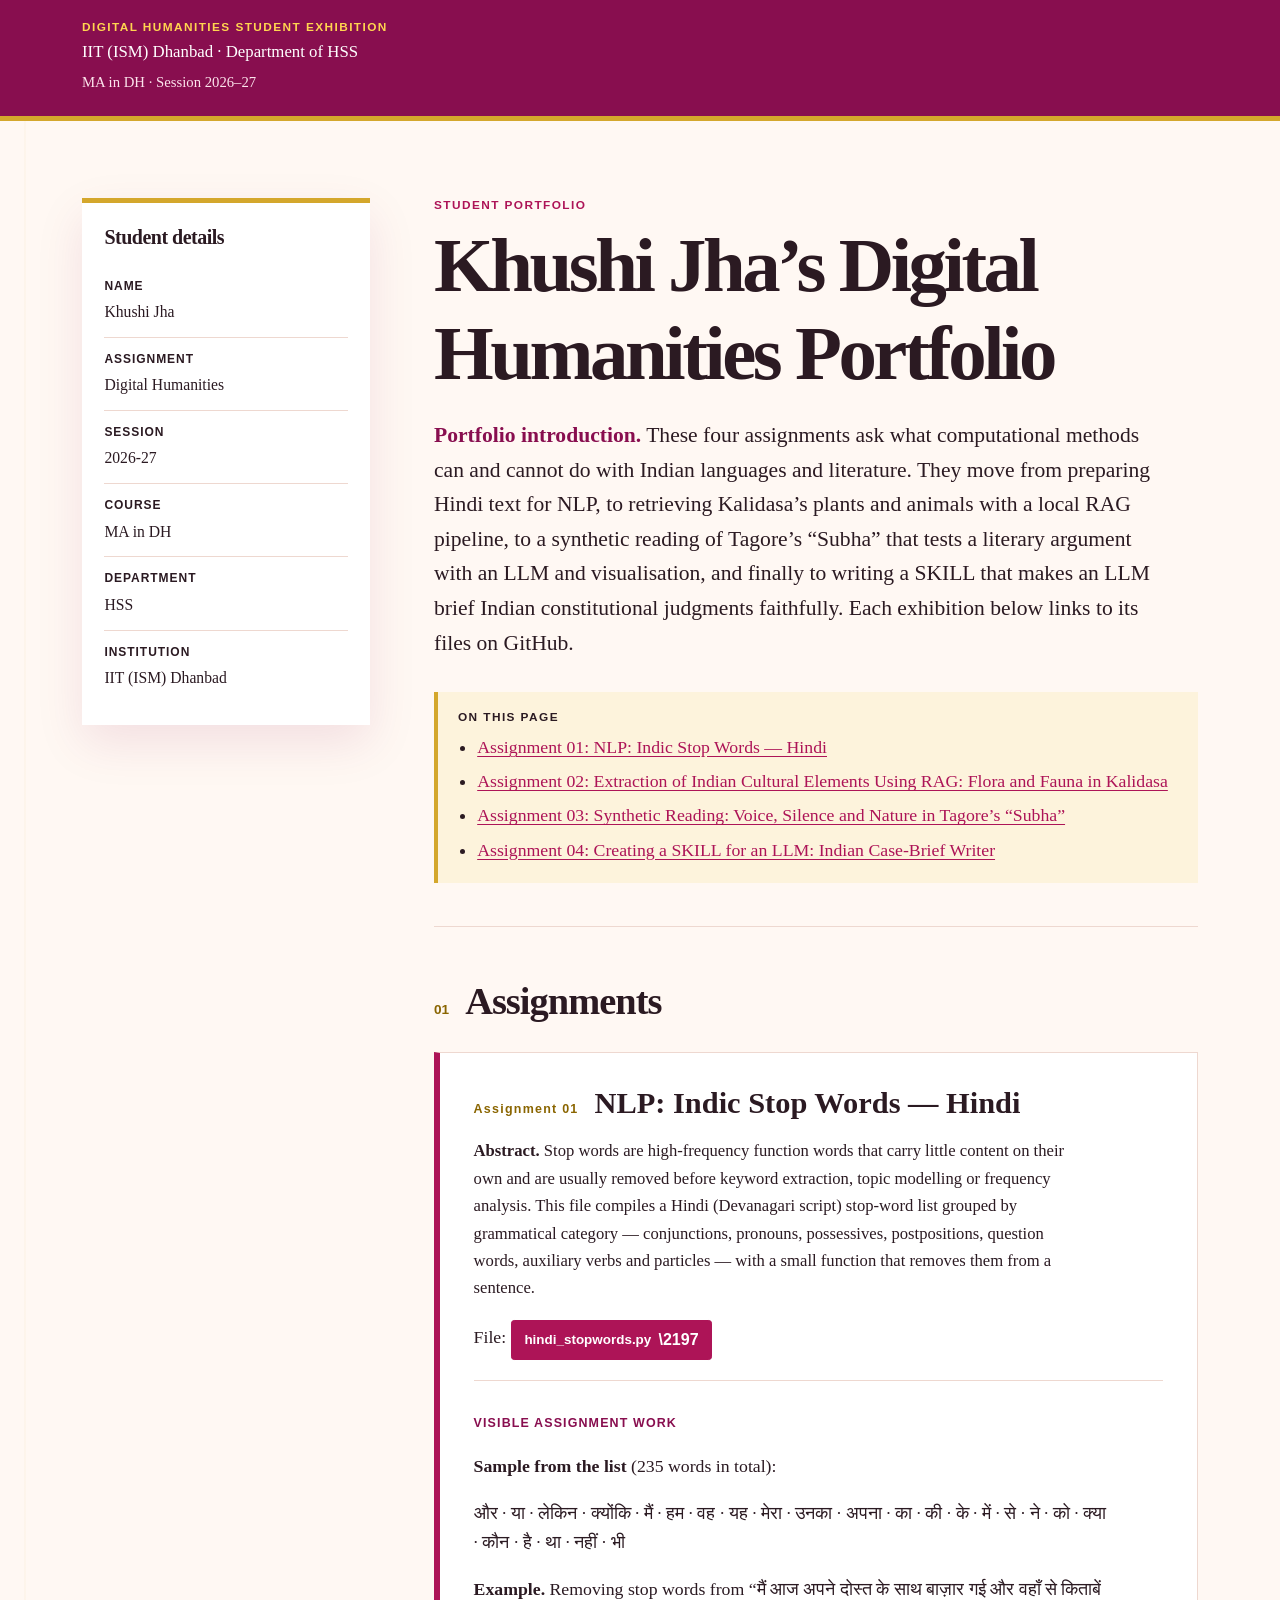
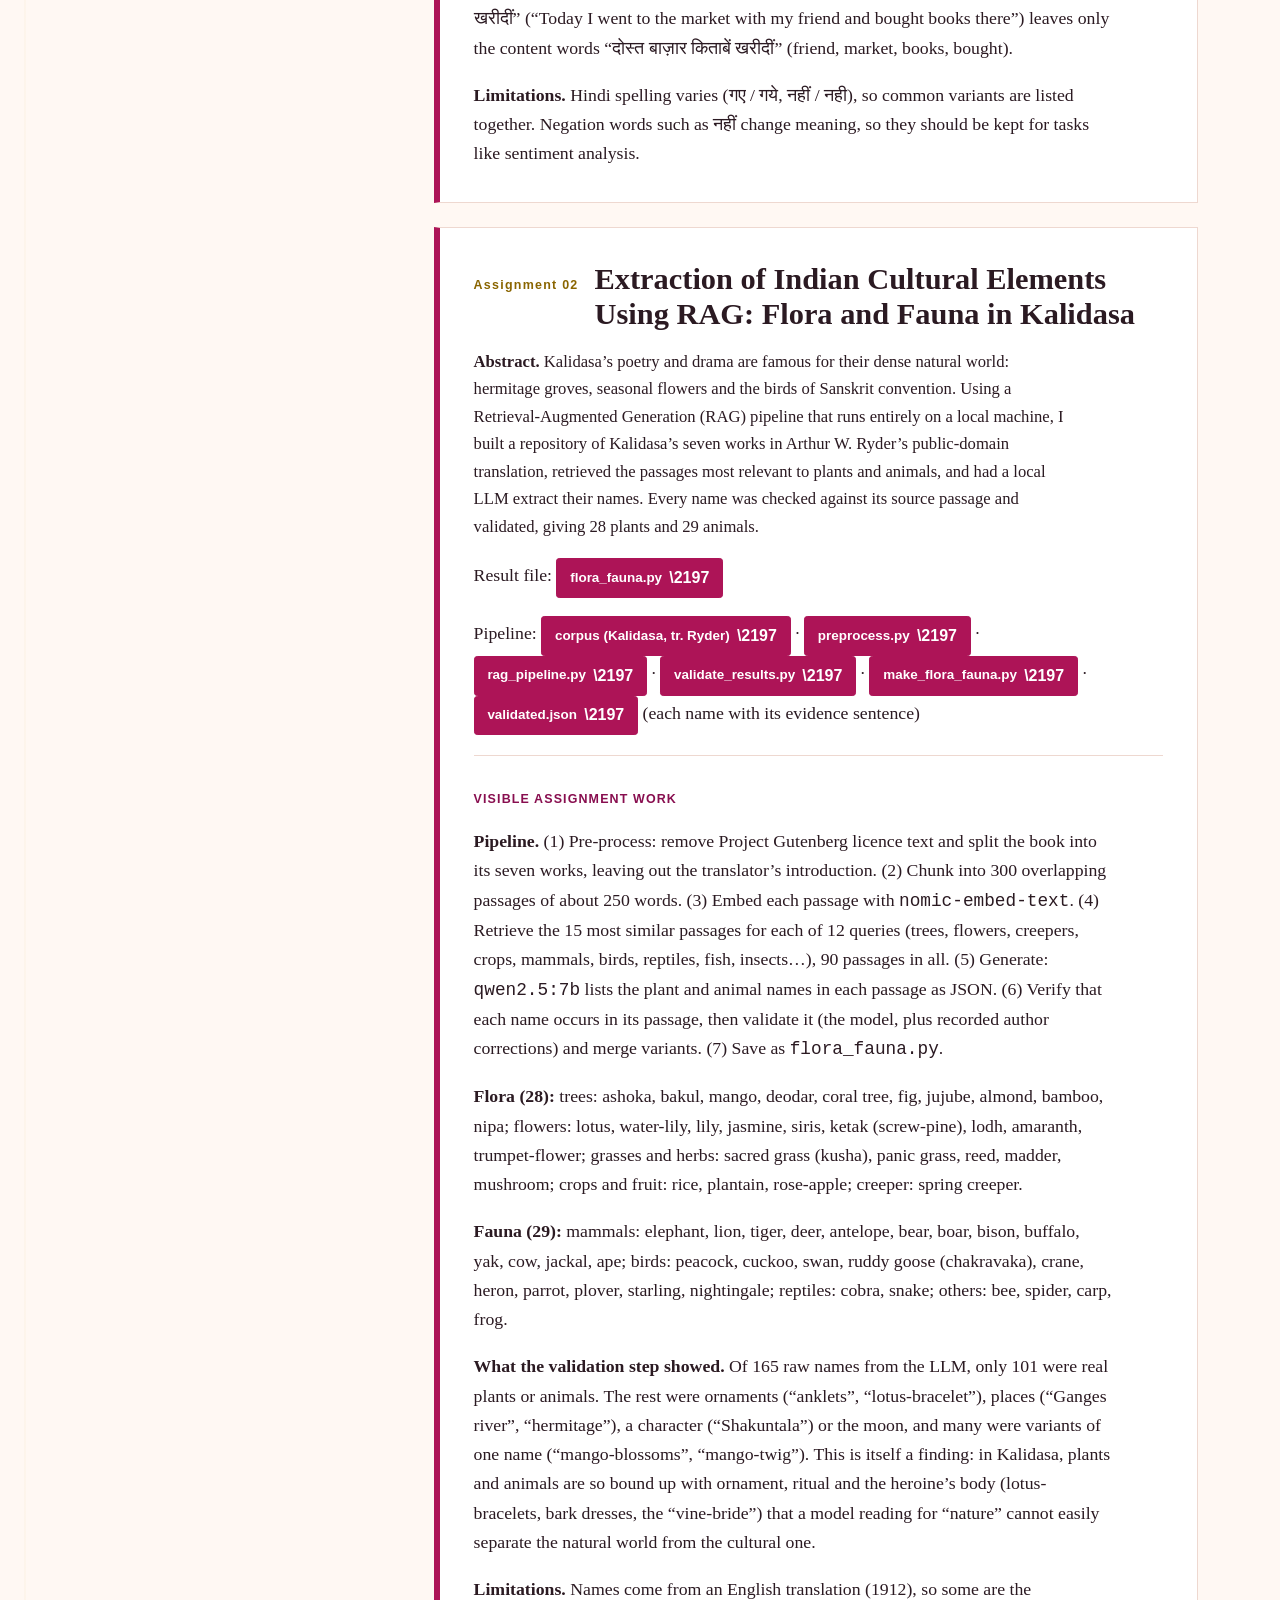
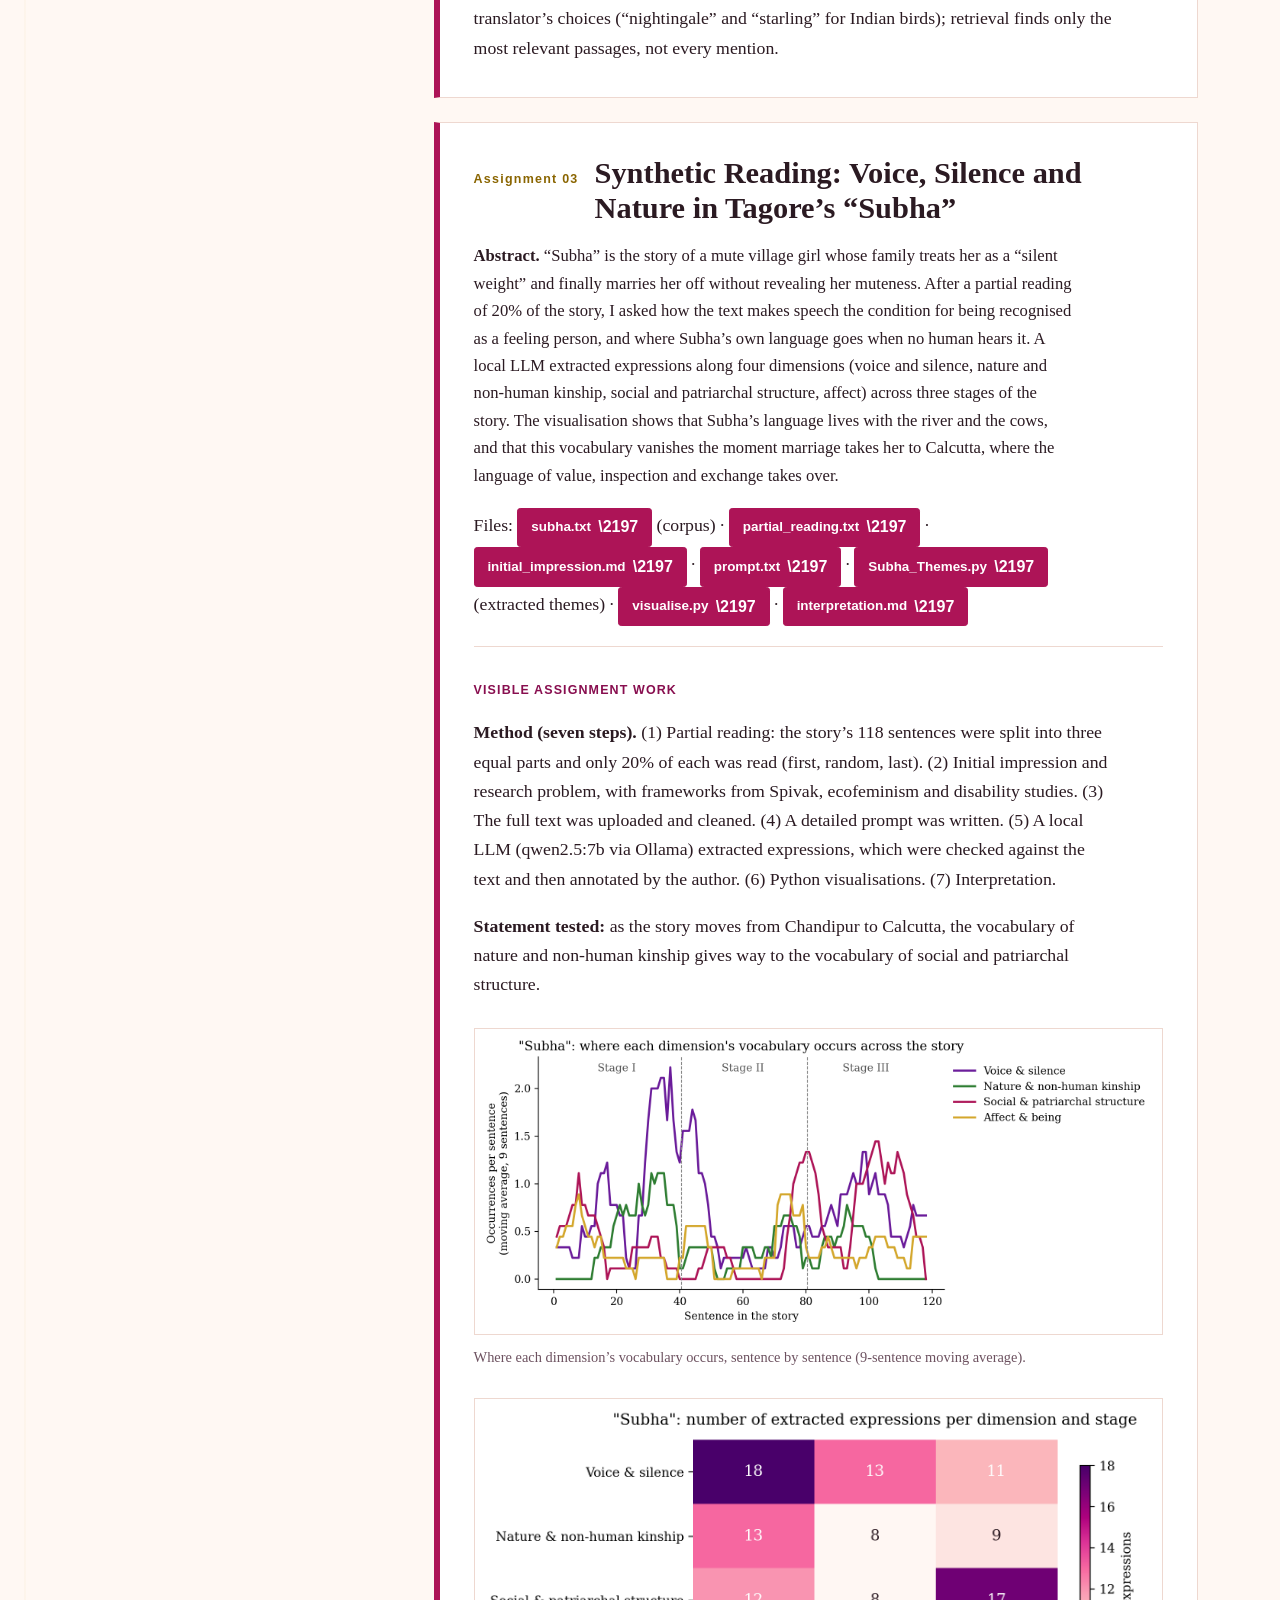
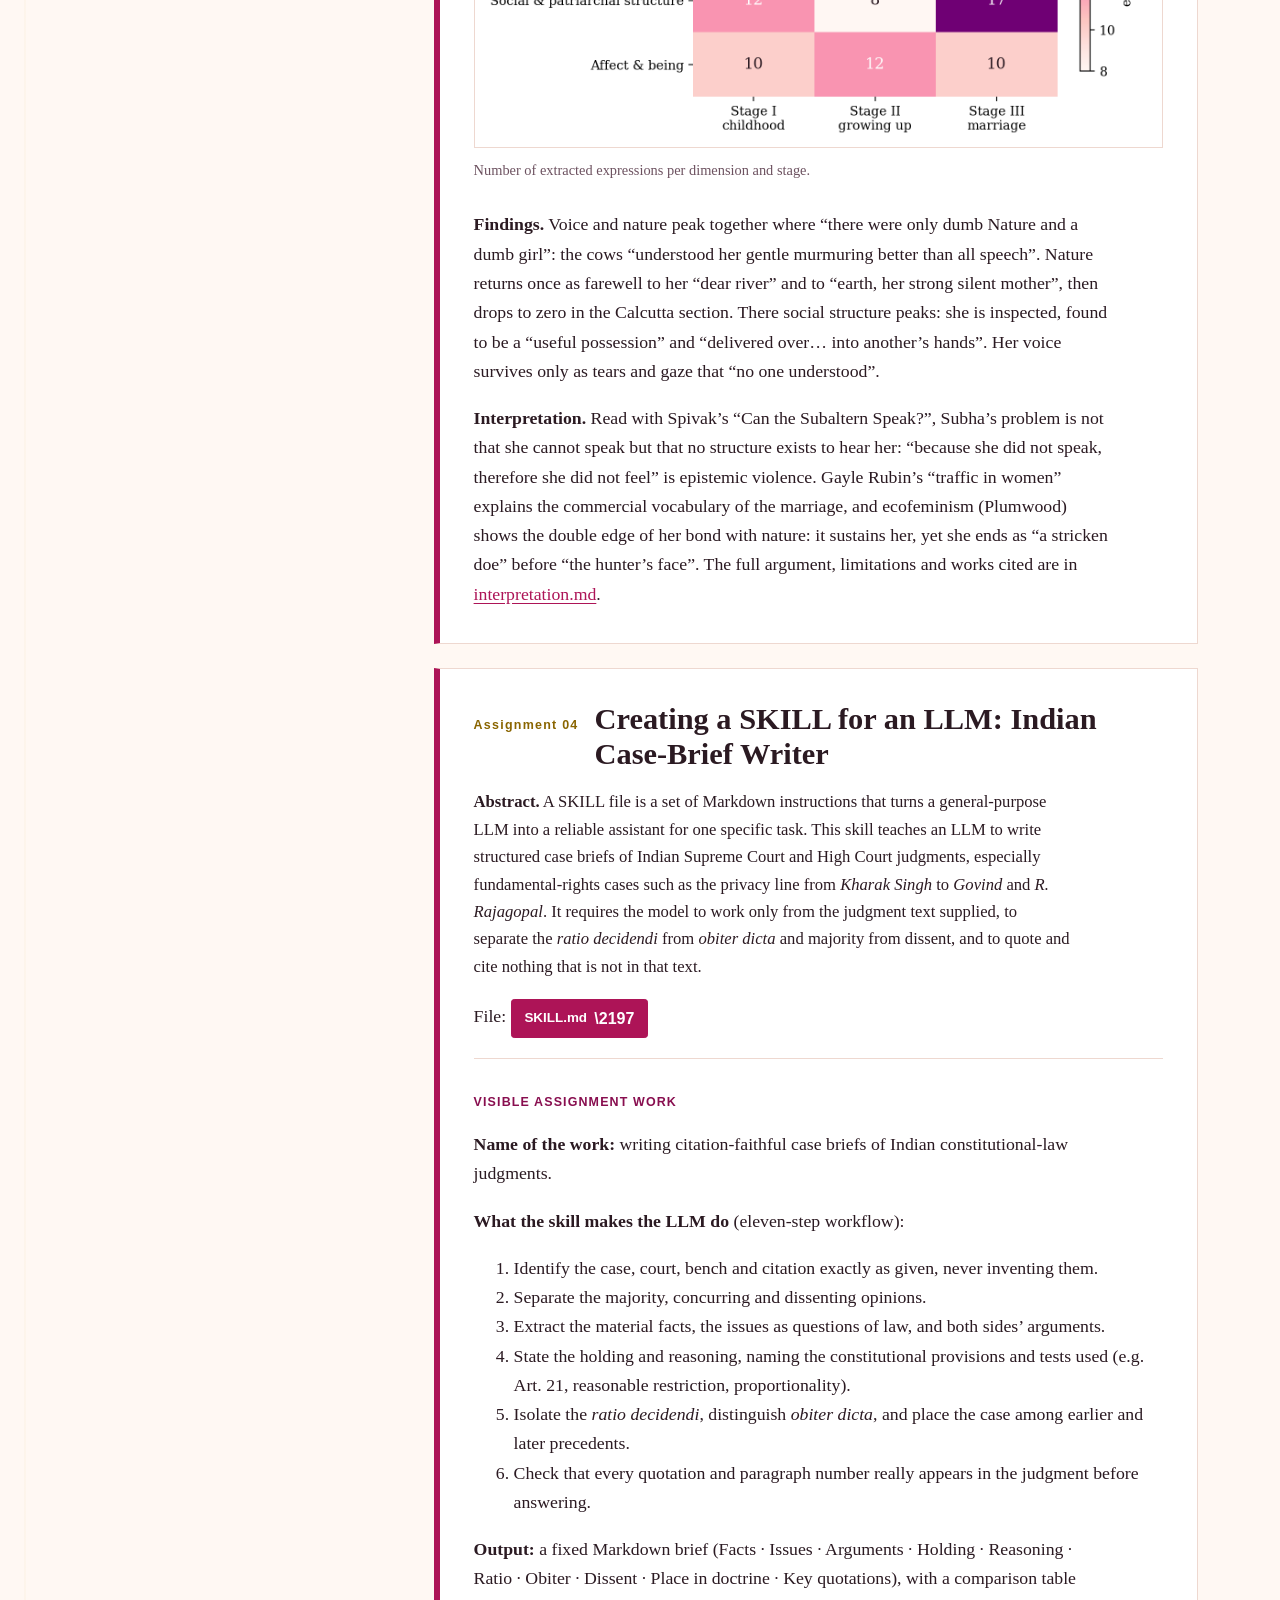
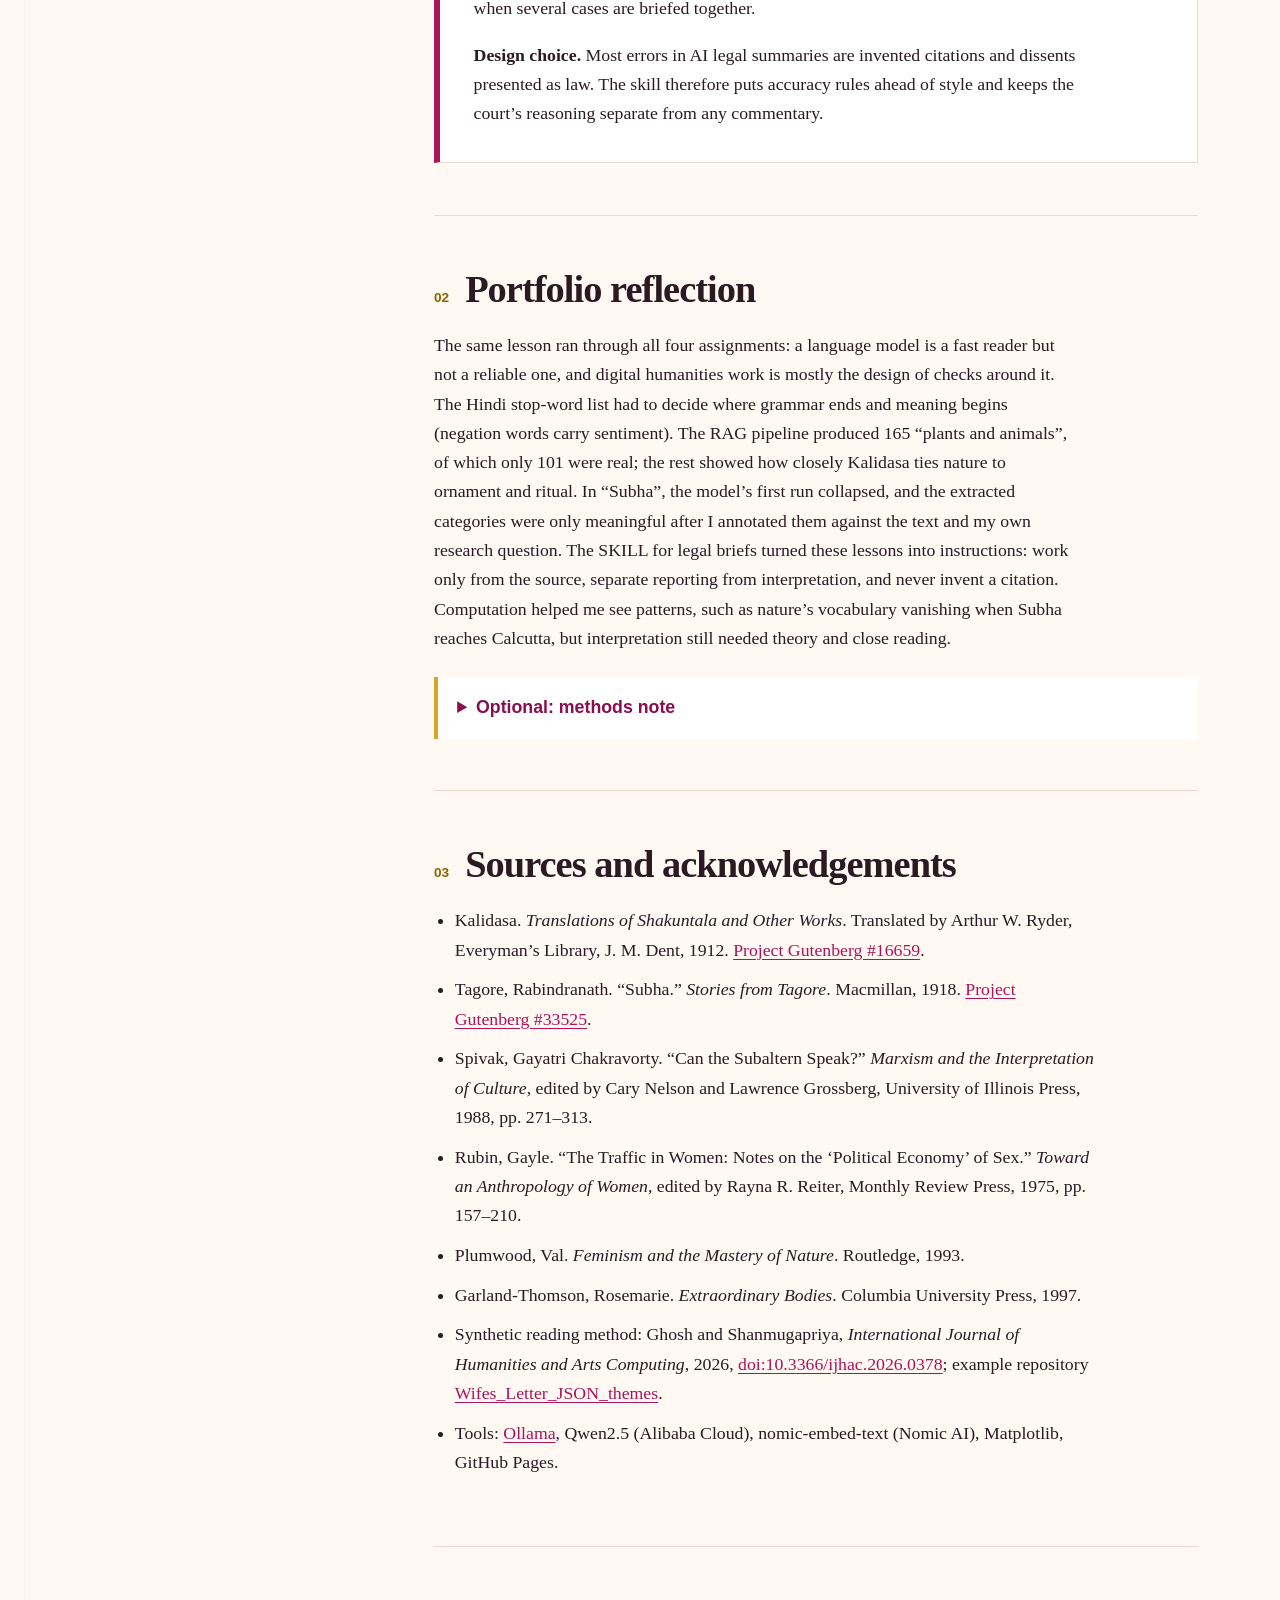
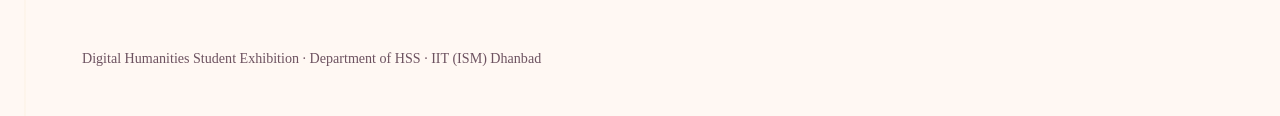
==== index.html @ 943a7549 "Complete Assignments 02 and 03: Kalidasa flora/fauna RAG results and Subha synthetic reading, and fi" ====
<!doctype html>
<!--
  DIGITAL HUMANITIES EXHIBITION TEMPLATE
  Quick start:
  1. Replace every item marked [EDIT].
  2. Put each piece of work inside an "Assignment" block.
  3. Save this file as index.html, upload it to a GitHub repository, and enable GitHub Pages.
  Full publishing steps are in README.md. No software or build step is needed.
-->
<html lang="en">
  <head>
    <meta charset="utf-8">
    <meta name="viewport" content="width=device-width, initial-scale=1">
    <meta name="description" content="A student digital humanities portfolio exhibition.">
    <title>Khushi Jha | Digital Humanities Portfolio</title>
    <style>
      :root {
        --page-gutter: clamp(1rem, 4vw, 2rem);
        --content-width: 1180px;
        --ink: #2b1a22;
        --muted: #6d5260;
        --paper: #fff8f3;
        --surface: #ffffff;
        --line: #eed8d0;
        --accent: #ad1457;
        --accent-deep: #880e4f;
        --highlight: #d4a72c;
        --highlight-text: #8a6500;
        --focus: #6a1b9a;
        --shadow: 0 18px 45px rgb(136 14 79 / 10%);
      }

      *, *::before, *::after { box-sizing: border-box; }

      html { scroll-behavior: smooth; -webkit-text-size-adjust: 100%; }

      body {
        margin: 0;
        color: var(--ink);
        background:
          linear-gradient(90deg, transparent 0, transparent 24px, rgb(212 167 44 / 8%) 25px, transparent 26px) 0 0 / 100% 100%,
          var(--paper);
        font-family: Georgia, "Times New Roman", serif;
        font-size: clamp(1rem, 0.2vw + 0.95rem, 1.125rem);
        line-height: 1.65;
        overflow-wrap: break-word;
      }

      a { color: var(--accent); text-underline-offset: 0.16em; }
      a:hover { color: var(--accent-deep); }
      a:focus-visible, summary:focus-visible { outline: 3px solid var(--focus); outline-offset: 4px; }
      img, picture, video, iframe, svg, canvas { max-width: 100%; }
      img, video, svg, canvas { height: auto; }
      iframe { width: 100%; border: 0; }

      .skip-link {
        position: absolute;
        top: -5rem;
        left: 1rem;
        z-index: 10;
        padding: 0.65rem 0.9rem;
        color: #fff;
        background: var(--accent-deep);
      }
      .skip-link:focus { top: 1rem; }

      .site-header {
        color: #fff;
        background: var(--accent-deep);
        border-bottom: 5px solid var(--highlight);
      }
      .header-inner, .layout, .site-footer { width: min(100%, var(--content-width)); margin: 0 auto; }
      .header-inner { padding: 1.25rem var(--page-gutter) 1.4rem; }
      .eyebrow, .label {
        margin: 0;
        color: inherit;
        font-family: Arial, Helvetica, sans-serif;
        font-size: 0.74rem;
        font-weight: 700;
        letter-spacing: 0.12em;
        line-height: 1.25;
        text-transform: uppercase;
      }
      .eyebrow { color: #ffd54f; }
      .wordmark { margin: 0.2rem 0 0; font-size: 1.05rem; }
      .course-line { margin: 0.25rem 0 0; color: #fce4ec; font-size: 0.92rem; }

      .layout {
        display: grid;
        grid-template-columns: minmax(14rem, 18rem) minmax(0, 1fr);
        gap: clamp(1.5rem, 5vw, 5rem);
        padding: clamp(2rem, 6vw, 5.5rem) var(--page-gutter) 4rem;
      }

      .student-card {
        align-self: start;
        padding: 1.4rem;
        background: var(--surface);
        border-top: 5px solid var(--highlight);
        box-shadow: var(--shadow);
      }
      .student-card h2 { margin: 0 0 1rem; font-size: 1.25rem; }
      .metadata { margin: 0; }
      .metadata > div { padding: 0.75rem 0; border-top: 1px solid var(--line); }
      .metadata > div:first-child { border-top: 0; }
      .metadata dt { font-family: Arial, Helvetica, sans-serif; font-size: 0.75rem; font-weight: 700; letter-spacing: 0.08em; text-transform: uppercase; }
      .metadata dd { margin: 0.16rem 0 0; font-size: 0.98rem; }
      .student-note { margin: 1rem 0 0; color: var(--muted); font-size: 0.85rem; line-height: 1.5; }

      main { min-width: 0; container-type: inline-size; }
      .hero { padding: 0 0 2.7rem; border-bottom: 1px solid var(--line); }
      .project-kicker { color: var(--accent); }
      h1, h2, h3 { color: var(--ink); line-height: 1.15; }
      h1 { max-width: 17ch; margin: 0.55rem 0 1.25rem; font-size: clamp(2.4rem, 6vw, 5.4rem); letter-spacing: -0.045em; }
      h2 { margin: 0; font-size: clamp(1.65rem, 3vw, 2.4rem); letter-spacing: -0.025em; }
      h3 { margin: 0 0 0.45rem; font-size: 1.2rem; }
      .abstract { max-width: 68ch; margin: 0; font-size: clamp(1.12rem, 2vw, 1.35rem); line-height: 1.6; }
      .abstract strong { color: var(--accent-deep); }

      .content-section { padding: 3.2rem 0; border-bottom: 1px solid var(--line); }
      .section-heading { display: flex; gap: 1rem; align-items: baseline; margin-bottom: 1.25rem; }
      .section-number { color: var(--highlight-text); font-family: Arial, Helvetica, sans-serif; font-size: 0.85rem; font-weight: 700; }
      .content-section p, .content-section li { max-width: 72ch; }

      /* EDIT HERE: Replace this example box with your essay, timeline, image gallery, map,
         data visualisation, embedded media, or another form of project work. */
      .edit-placeholder {
        margin-top: 1.5rem;
        padding: clamp(1.25rem, 4vw, 2.25rem);
        background: #fce4ec;
        border: 2px dashed #d4a72c;
      }
      .edit-placeholder > :first-child { margin-top: 0; }
      .edit-placeholder > :last-child { margin-bottom: 0; }
      .edit-callout { color: var(--accent-deep); font-family: Arial, Helvetica, sans-serif; font-size: 0.78rem; font-weight: 700; letter-spacing: 0.09em; text-transform: uppercase; }

      .project-grid { display: grid; grid-template-columns: repeat(2, minmax(0, 1fr)); gap: 1.25rem; margin-top: 1.75rem; }
      .project-grid article { padding: 1.25rem; background: var(--surface); border: 1px solid var(--line); }
      .project-grid p { margin-bottom: 0; font-size: 0.95rem; }

      .assignment-list { display: grid; gap: clamp(1rem, 3vw, 1.5rem); margin-top: 1.8rem; }
      .assignment {
        padding: clamp(1.3rem, 4vw, 2.1rem);
        background: var(--surface);
        border: 1px solid var(--line);
        border-left: 6px solid var(--accent);
      }
      .assignment header { display: grid; grid-template-columns: auto 1fr; gap: 0.8rem 1rem; align-items: baseline; }
      .assignment-index { color: var(--highlight-text); font-family: Arial, Helvetica, sans-serif; font-size: 0.78rem; font-weight: 700; letter-spacing: 0.1em; }
      .assignment h3 { margin: 0; font-size: clamp(1.35rem, 2.5vw, 1.9rem); }
      .assignment .assignment-abstract { margin: 1rem 0 0; font-size: 1.04rem; }
      .assignment-repository { margin: 1.15rem 0 0; }
      .repository-link {
        display: inline-flex;
        align-items: center;
        gap: 0.45rem;
        max-width: 100%;
        padding: 0.55rem 0.8rem;
        color: #fff;
        background: var(--accent);
        border: 1px solid var(--accent);
        border-radius: 0.2rem;
        font-family: Arial, Helvetica, sans-serif;
        font-size: 0.84rem;
        font-weight: 700;
        line-height: 1.25;
        text-decoration: none;
      }
      .repository-link::after { content: "\\2197"; font-size: 1rem; }
      .repository-link:hover { color: #fff; background: var(--accent-deep); border-color: var(--accent-deep); }
      .assignment-body { margin-top: 1.25rem; padding-top: 1.25rem; border-top: 1px solid var(--line); }
      .assignment-body > :last-child { margin-bottom: 0; }
      .contents-nav { margin-top: 2rem; padding: 1.15rem 1.25rem; background: #fdf3dc; border-left: 4px solid var(--highlight); }
      .contents-nav ul { display: flex; flex-wrap: wrap; gap: 0.3rem 1.2rem; margin: 0.5rem 0 0; padding-left: 1.2rem; }
      .contents-nav[hidden] { display: none; }

      figure { margin: 1.75rem 0; }
      figure img { display: block; width: 100%; max-width: 900px; height: auto; border: 1px solid var(--line); }
      figcaption { margin-top: 0.65rem; color: var(--muted); font-size: 0.9rem; }
      .media-frame {
        position: relative;
        overflow: hidden;
        aspect-ratio: 16 / 9;
        margin: 1.5rem 0;
        background: var(--ink);
      }
      .media-frame > iframe, .media-frame > video { width: 100%; height: 100%; object-fit: contain; }

      details { margin-top: 1.5rem; padding: 1rem 1.2rem; background: var(--surface); border-left: 4px solid var(--highlight); }
      summary { cursor: pointer; color: var(--accent-deep); font-family: Arial, Helvetica, sans-serif; font-weight: 700; }
      details p { margin-bottom: 0; }

      .citation-list { padding-left: 1.3rem; }
      .citation-list li { margin: 0.65rem 0; }
      .site-footer { padding: 2.25rem var(--page-gutter) 3rem; color: var(--muted); font-size: 0.88rem; }
      .site-footer p { margin: 0; }

      @media (min-width: 900px) {
        .student-card { position: sticky; top: 1.25rem; }
      }

      @media (max-width: 860px) {
        .layout { display: block; padding-top: 2rem; }
        .student-card { margin-bottom: 2.5rem; }
      }

      /* Container queries keep assignment cards legible even when embedded in a narrow layout. */
      @container (max-width: 34rem) {
        .assignment header { grid-template-columns: 1fr; gap: 0.35rem; }
        .contents-nav ul { display: grid; gap: 0.45rem; }
      }

      @media (max-width: 480px) {
        .section-heading { gap: 0.6rem; }
        .assignment { border-left-width: 4px; }
        .contents-nav { padding: 1rem; }
        .project-grid { grid-template-columns: 1fr; }
      }

      @media (prefers-reduced-motion: reduce) {
        html { scroll-behavior: auto; }
      }

      @media (prefers-color-scheme: dark) {
        :root {
          --ink: #fdeef4;
          --muted: #d7b8c6;
          --paper: #1a1015;
          --surface: #24161d;
          --line: #553443;
          --accent: #f48fb1;
          --accent-deep: #f8bbd0;
          --highlight: #e5bd68;
          --highlight-text: #e5bd68;
          --focus: #ffd180;
          --shadow: 0 18px 45px rgb(0 0 0 / 24%);
        }
        .site-header { color: #fff5f8; background: #3d0a24; }
        .eyebrow { color: #f3d78c; }
        .course-line { color: #f3d9e4; }
        .edit-placeholder, .contents-nav { background: #3a1a2a; }
        .edit-callout, .abstract strong, summary { color: #f8bbd0; }
        .repository-link { color: #fff; background: #c2185b; border-color: #c2185b; }
        .repository-link:hover { color: #fff; background: #ad1457; border-color: #ad1457; }
      }

      @media print {
        .site-header { color: var(--ink); background: transparent; border: 0; }
        .layout { display: block; padding: 1rem 0; }
        .student-card { margin: 1rem 0 2rem; box-shadow: none; border: 1px solid var(--line); }
        a { color: var(--ink); }
      }
    </style>
  </head>
  <body>
    <a class="skip-link" href="#main-content">Skip to project</a>

    <header class="site-header">
      <div class="header-inner">
        <p class="eyebrow">Digital Humanities Student Exhibition</p>
        <p class="wordmark">IIT (ISM) Dhanbad &middot; Department of HSS</p>
        <p class="course-line">MA in DH &middot; Session 2026&ndash;27</p>
      </div>
    </header>

    <div class="layout">
      <aside class="student-card" aria-labelledby="student-details-heading">
        <h2 id="student-details-heading">Student details</h2>

        <!-- Keep these six items in this order. Replace only the value for Name. -->
        <dl class="metadata">
          <div>
            <dt>Name</dt>
            <dd>Khushi Jha</dd>
          </div>
          <div>
            <dt>Assignment</dt>
            <dd>Digital Humanities</dd>
          </div>
          <div>
            <dt>Session</dt>
            <dd>2026-27</dd>
          </div>
          <div>
            <dt>Course</dt>
            <dd>MA in DH</dd>
          </div>
          <div>
            <dt>Department</dt>
            <dd>HSS</dd>
          </div>
          <div>
            <dt>Institution</dt>
            <dd>IIT (ISM) Dhanbad</dd>
          </div>
        </dl>
      </aside>

      <main id="main-content">
        <!-- EDIT HERE: This page collects several assignments by one student. -->
        <section class="hero" aria-labelledby="portfolio-title">
          <p class="label project-kicker">Student portfolio</p>
          <h1 id="portfolio-title">Khushi Jha&rsquo;s Digital Humanities Portfolio</h1>
          <p class="abstract"><strong>Portfolio introduction.</strong> These four assignments ask what computational methods can and cannot do with Indian languages and literature. They move from preparing Hindi text for NLP, to retrieving Kalidasa&rsquo;s plants and animals with a local RAG pipeline, to a synthetic reading of Tagore&rsquo;s &ldquo;Subha&rdquo; that tests a literary argument with an LLM and visualisation, and finally to writing a SKILL that makes an LLM brief Indian constitutional judgments faithfully. Each exhibition below links to its files on GitHub.</p>

          <nav class="contents-nav" aria-label="Assignments on this page">
            <p class="label">On this page</p>
            <ul>
              <!-- This list updates itself when the page opens. It still works if JavaScript is unavailable. -->
              <li><a href="#assignment-1">Assignment 01</a></li>
              <li><a href="#assignment-2">Assignment 02</a></li>
              <li><a href="#assignment-3">Assignment 03</a></li>
              <li><a href="#assignment-4">Assignment 04</a></li>
            </ul>
          </nav>
        </section>

        <!--
          ASSIGNMENTS: Each block below is one exhibition. Replace its title, abstract, and
          visible work. To add another, copy an entire <article class="assignment"> block.
          The page will automatically number it and add it to the navigation.
        -->
        <section class="content-section" aria-labelledby="assignments-heading">
          <div class="section-heading">
            <span class="section-number" aria-hidden="true">01</span>
            <h2 id="assignments-heading">Assignments</h2>
          </div>

          <div class="assignment-list">
            <article class="assignment" id="assignment-1" aria-labelledby="assignment-1-title">
              <header>
                <span class="assignment-index">Assignment 01</span>
                <h3 id="assignment-1-title">NLP: Indic Stop Words &mdash; Hindi</h3>
              </header>
              <p class="assignment-abstract"><strong>Abstract.</strong> Stop words are high-frequency function words that carry little content on their own and are usually removed before keyword extraction, topic modelling or frequency analysis. This file compiles a Hindi (Devanagari script) stop-word list grouped by grammatical category &mdash; conjunctions, pronouns, possessives, postpositions, question words, auxiliary verbs and particles &mdash; with a small function that removes them from a sentence.</p>
              <p class="assignment-repository">File: <a class="repository-link" href="https://github.com/jha-khushi/digital-humanities-website/blob/main/hindi_stopwords.py" target="_blank" rel="noopener noreferrer">hindi_stopwords.py</a></p>
              <div class="assignment-body">
                <p class="edit-callout">Visible assignment work</p>
                <p><strong>Sample from the list</strong> (235 words in total):</p>
                <p lang="hi">और &middot; या &middot; लेकिन &middot; क्योंकि &middot; मैं &middot; हम &middot; वह &middot; यह &middot; मेरा &middot; उनका &middot; अपना &middot; का &middot; की &middot; के &middot; में &middot; से &middot; ने &middot; को &middot; क्या &middot; कौन &middot; है &middot; था &middot; नहीं &middot; भी</p>
                <p><strong>Example.</strong> Removing stop words from <span lang="hi">&ldquo;मैं आज अपने दोस्त के साथ बाज़ार गई और वहाँ से किताबें खरीदीं&rdquo;</span> (&ldquo;Today I went to the market with my friend and bought books there&rdquo;) leaves only the content words <span lang="hi">&ldquo;दोस्त बाज़ार किताबें खरीदीं&rdquo;</span> (friend, market, books, bought).</p>
                <p><strong>Limitations.</strong> Hindi spelling varies (<span lang="hi">गए / गये</span>, <span lang="hi">नहीं / नही</span>), so common variants are listed together. Negation words such as <span lang="hi">नहीं</span> change meaning, so they should be kept for tasks like sentiment analysis.</p>
              </div>
            </article>

            <article class="assignment" id="assignment-2" aria-labelledby="assignment-2-title">
              <header>
                <span class="assignment-index">Assignment 02</span>
                <h3 id="assignment-2-title">Extraction of Indian Cultural Elements Using RAG: Flora and Fauna in Kalidasa</h3>
              </header>
              <p class="assignment-abstract"><strong>Abstract.</strong> Kalidasa&rsquo;s poetry and drama are famous for their dense natural world: hermitage groves, seasonal flowers and the birds of Sanskrit convention. Using a Retrieval-Augmented Generation (RAG) pipeline that runs entirely on a local machine, I built a repository of Kalidasa&rsquo;s seven works in Arthur W. Ryder&rsquo;s public-domain translation, retrieved the passages most relevant to plants and animals, and had a local LLM extract their names. Every name was checked against its source passage and validated, giving 28 plants and 29 animals.</p>
              <p class="assignment-repository">Result file: <a class="repository-link" href="https://github.com/jha-khushi/digital-humanities-website/blob/main/02_rag_flora_fauna/flora_fauna.py" target="_blank" rel="noopener noreferrer">flora_fauna.py</a></p>
              <p class="assignment-repository">Pipeline:
                <a class="repository-link" href="https://github.com/jha-khushi/digital-humanities-website/blob/main/02_rag_flora_fauna/corpus/kalidasa_shakuntala_and_other_works.txt" target="_blank" rel="noopener noreferrer">corpus (Kalidasa, tr. Ryder)</a> &middot;
                <a class="repository-link" href="https://github.com/jha-khushi/digital-humanities-website/blob/main/02_rag_flora_fauna/preprocess.py" target="_blank" rel="noopener noreferrer">preprocess.py</a> &middot;
                <a class="repository-link" href="https://github.com/jha-khushi/digital-humanities-website/blob/main/02_rag_flora_fauna/rag_pipeline.py" target="_blank" rel="noopener noreferrer">rag_pipeline.py</a> &middot;
                <a class="repository-link" href="https://github.com/jha-khushi/digital-humanities-website/blob/main/02_rag_flora_fauna/validate_results.py" target="_blank" rel="noopener noreferrer">validate_results.py</a> &middot;
                <a class="repository-link" href="https://github.com/jha-khushi/digital-humanities-website/blob/main/02_rag_flora_fauna/make_flora_fauna.py" target="_blank" rel="noopener noreferrer">make_flora_fauna.py</a> &middot;
                <a class="repository-link" href="https://github.com/jha-khushi/digital-humanities-website/blob/main/02_rag_flora_fauna/results/validated.json" target="_blank" rel="noopener noreferrer">validated.json</a> (each name with its evidence sentence)
              </p>
              <div class="assignment-body">
                <p class="edit-callout">Visible assignment work</p>
                <p><strong>Pipeline.</strong> (1) Pre-process: remove Project Gutenberg licence text and split the book into its seven works, leaving out the translator&rsquo;s introduction. (2) Chunk into 300 overlapping passages of about 250 words. (3) Embed each passage with <code>nomic-embed-text</code>. (4) Retrieve the 15 most similar passages for each of 12 queries (trees, flowers, creepers, crops, mammals, birds, reptiles, fish, insects&hellip;), 90 passages in all. (5) Generate: <code>qwen2.5:7b</code> lists the plant and animal names in each passage as JSON. (6) Verify that each name occurs in its passage, then validate it (the model, plus recorded author corrections) and merge variants. (7) Save as <code>flora_fauna.py</code>.</p>
                <p><strong>Flora (28):</strong> trees: ashoka, bakul, mango, deodar, coral tree, fig, jujube, almond, bamboo, nipa; flowers: lotus, water-lily, lily, jasmine, siris, ketak (screw-pine), lodh, amaranth, trumpet-flower; grasses and herbs: sacred grass (kusha), panic grass, reed, madder, mushroom; crops and fruit: rice, plantain, rose-apple; creeper: spring creeper.</p>
                <p><strong>Fauna (29):</strong> mammals: elephant, lion, tiger, deer, antelope, bear, boar, bison, buffalo, yak, cow, jackal, ape; birds: peacock, cuckoo, swan, ruddy goose (chakravaka), crane, heron, parrot, plover, starling, nightingale; reptiles: cobra, snake; others: bee, spider, carp, frog.</p>
                <p><strong>What the validation step showed.</strong> Of 165 raw names from the LLM, only 101 were real plants or animals. The rest were ornaments (&ldquo;anklets&rdquo;, &ldquo;lotus-bracelet&rdquo;), places (&ldquo;Ganges river&rdquo;, &ldquo;hermitage&rdquo;), a character (&ldquo;Shakuntala&rdquo;) or the moon, and many were variants of one name (&ldquo;mango-blossoms&rdquo;, &ldquo;mango-twig&rdquo;). This is itself a finding: in Kalidasa, plants and animals are so bound up with ornament, ritual and the heroine&rsquo;s body (lotus-bracelets, bark dresses, the &ldquo;vine-bride&rdquo;) that a model reading for &ldquo;nature&rdquo; cannot easily separate the natural world from the cultural one.</p>
                <p><strong>Limitations.</strong> Names come from an English translation (1912), so some are the translator&rsquo;s choices (&ldquo;nightingale&rdquo; and &ldquo;starling&rdquo; for Indian birds); retrieval finds only the most relevant passages, not every mention.</p>
              </div>
            </article>

            <article class="assignment" id="assignment-3" aria-labelledby="assignment-3-title">
              <header>
                <span class="assignment-index">Assignment 03</span>
                <h3 id="assignment-3-title">Synthetic Reading: Voice, Silence and Nature in Tagore&rsquo;s &ldquo;Subha&rdquo;</h3>
              </header>
              <p class="assignment-abstract"><strong>Abstract.</strong> &ldquo;Subha&rdquo; is the story of a mute village girl whose family treats her as a &ldquo;silent weight&rdquo; and finally marries her off without revealing her muteness. After a partial reading of 20% of the story, I asked how the text makes speech the condition for being recognised as a feeling person, and where Subha&rsquo;s own language goes when no human hears it. A local LLM extracted expressions along four dimensions (voice and silence, nature and non-human kinship, social and patriarchal structure, affect) across three stages of the story. The visualisation shows that Subha&rsquo;s language lives with the river and the cows, and that this vocabulary vanishes the moment marriage takes her to Calcutta, where the language of value, inspection and exchange takes over.</p>
              <p class="assignment-repository">Files:
                <a class="repository-link" href="https://github.com/jha-khushi/digital-humanities-website/blob/main/03_synthetic_reading/subha.txt" target="_blank" rel="noopener noreferrer">subha.txt</a> (corpus) &middot;
                <a class="repository-link" href="https://github.com/jha-khushi/digital-humanities-website/blob/main/03_synthetic_reading/partial_reading.txt" target="_blank" rel="noopener noreferrer">partial_reading.txt</a> &middot;
                <a class="repository-link" href="https://github.com/jha-khushi/digital-humanities-website/blob/main/03_synthetic_reading/initial_impression.md" target="_blank" rel="noopener noreferrer">initial_impression.md</a> &middot;
                <a class="repository-link" href="https://github.com/jha-khushi/digital-humanities-website/blob/main/03_synthetic_reading/prompt.txt" target="_blank" rel="noopener noreferrer">prompt.txt</a> &middot;
                <a class="repository-link" href="https://github.com/jha-khushi/digital-humanities-website/blob/main/03_synthetic_reading/Subha_Themes.py" target="_blank" rel="noopener noreferrer">Subha_Themes.py</a> (extracted themes) &middot;
                <a class="repository-link" href="https://github.com/jha-khushi/digital-humanities-website/blob/main/03_synthetic_reading/visualise.py" target="_blank" rel="noopener noreferrer">visualise.py</a> &middot;
                <a class="repository-link" href="https://github.com/jha-khushi/digital-humanities-website/blob/main/03_synthetic_reading/interpretation.md" target="_blank" rel="noopener noreferrer">interpretation.md</a>
              </p>
              <div class="assignment-body">
                <p class="edit-callout">Visible assignment work</p>
                <p><strong>Method (seven steps).</strong> (1) Partial reading: the story&rsquo;s 118 sentences were split into three equal parts and only 20% of each was read (first, random, last). (2) Initial impression and research problem, with frameworks from Spivak, ecofeminism and disability studies. (3) The full text was uploaded and cleaned. (4) A detailed prompt was written. (5) A local LLM (qwen2.5:7b via Ollama) extracted expressions, which were checked against the text and then annotated by the author. (6) Python visualisations. (7) Interpretation.</p>
                <p><strong>Statement tested:</strong> as the story moves from Chandipur to Calcutta, the vocabulary of nature and non-human kinship gives way to the vocabulary of social and patriarchal structure.</p>
                <figure>
                  <img src="03_synthetic_reading/figures/theme_trace.png" alt="Line chart of four vocabulary dimensions across the 118 sentences of Subha. Voice and nature peak together late in Stage I; social structure surges with the marriage talk at the end of Stage II and peaks in Stage III, where the nature line falls to zero after the farewell to the river and cows." loading="lazy">
                  <figcaption>Where each dimension&rsquo;s vocabulary occurs, sentence by sentence (9-sentence moving average).</figcaption>
                </figure>
                <figure>
                  <img src="03_synthetic_reading/figures/theme_heatmap.png" alt="Heat map of expressions per dimension and stage: voice 18, 13, 11; nature 13, 8, 9; social structure 12, 8, 17; affect 10, 12, 10." loading="lazy">
                  <figcaption>Number of extracted expressions per dimension and stage.</figcaption>
                </figure>
                <p><strong>Findings.</strong> Voice and nature peak together where &ldquo;there were only dumb Nature and a dumb girl&rdquo;: the cows &ldquo;understood her gentle murmuring better than all speech&rdquo;. Nature returns once as farewell to her &ldquo;dear river&rdquo; and to &ldquo;earth, her strong silent mother&rdquo;, then drops to zero in the Calcutta section. There social structure peaks: she is inspected, found to be a &ldquo;useful possession&rdquo; and &ldquo;delivered over&hellip; into another&rsquo;s hands&rdquo;. Her voice survives only as tears and gaze that &ldquo;no one understood&rdquo;.</p>
                <p><strong>Interpretation.</strong> Read with Spivak&rsquo;s &ldquo;Can the Subaltern Speak?&rdquo;, Subha&rsquo;s problem is not that she cannot speak but that no structure exists to hear her: &ldquo;because she did not speak, therefore she did not feel&rdquo; is epistemic violence. Gayle Rubin&rsquo;s &ldquo;traffic in women&rdquo; explains the commercial vocabulary of the marriage, and ecofeminism (Plumwood) shows the double edge of her bond with nature: it sustains her, yet she ends as &ldquo;a stricken doe&rdquo; before &ldquo;the hunter&rsquo;s face&rdquo;. The full argument, limitations and works cited are in <a href="https://github.com/jha-khushi/digital-humanities-website/blob/main/03_synthetic_reading/interpretation.md" target="_blank" rel="noopener noreferrer">interpretation.md</a>.</p>
              </div>
            </article>

            <article class="assignment" id="assignment-4" aria-labelledby="assignment-4-title">
              <header>
                <span class="assignment-index">Assignment 04</span>
                <h3 id="assignment-4-title">Creating a SKILL for an LLM: Indian Case-Brief Writer</h3>
              </header>
              <p class="assignment-abstract"><strong>Abstract.</strong> A SKILL file is a set of Markdown instructions that turns a general-purpose LLM into a reliable assistant for one specific task. This skill teaches an LLM to write structured case briefs of Indian Supreme Court and High Court judgments, especially fundamental-rights cases such as the privacy line from <em>Kharak Singh</em> to <em>Govind</em> and <em>R. Rajagopal</em>. It requires the model to work only from the judgment text supplied, to separate the <em>ratio decidendi</em> from <em>obiter dicta</em> and majority from dissent, and to quote and cite nothing that is not in that text.</p>
              <p class="assignment-repository">File: <a class="repository-link" href="https://github.com/jha-khushi/digital-humanities-website/blob/main/04_skill/SKILL.md" target="_blank" rel="noopener noreferrer">SKILL.md</a></p>
              <div class="assignment-body">
                <p class="edit-callout">Visible assignment work</p>
                <p><strong>Name of the work:</strong> writing citation-faithful case briefs of Indian constitutional-law judgments.</p>
                <p><strong>What the skill makes the LLM do</strong> (eleven-step workflow):</p>
                <ol>
                  <li>Identify the case, court, bench and citation exactly as given, never inventing them.</li>
                  <li>Separate the majority, concurring and dissenting opinions.</li>
                  <li>Extract the material facts, the issues as questions of law, and both sides&rsquo; arguments.</li>
                  <li>State the holding and reasoning, naming the constitutional provisions and tests used (e.g. Art. 21, reasonable restriction, proportionality).</li>
                  <li>Isolate the <em>ratio decidendi</em>, distinguish <em>obiter dicta</em>, and place the case among earlier and later precedents.</li>
                  <li>Check that every quotation and paragraph number really appears in the judgment before answering.</li>
                </ol>
                <p><strong>Output:</strong> a fixed Markdown brief (Facts &middot; Issues &middot; Arguments &middot; Holding &middot; Reasoning &middot; Ratio &middot; Obiter &middot; Dissent &middot; Place in doctrine &middot; Key quotations), with a comparison table when several cases are briefed together.</p>
                <p><strong>Design choice.</strong> Most errors in AI legal summaries are invented citations and dissents presented as law. The skill therefore puts accuracy rules ahead of style and keeps the court&rsquo;s reasoning separate from any commentary.</p>
              </div>
            </article>
          </div>
        </section>

        <!-- OPTIONAL: Keep, adapt, or delete this section. -->
        <section class="content-section" aria-labelledby="reflection-heading">
          <div class="section-heading">
            <span class="section-number" aria-hidden="true">02</span>
            <h2 id="reflection-heading">Portfolio reflection</h2>
          </div>
          <p>The same lesson ran through all four assignments: a language model is a fast reader but not a reliable one, and digital humanities work is mostly the design of checks around it. The Hindi stop-word list had to decide where grammar ends and meaning begins (negation words carry sentiment). The RAG pipeline produced 165 &ldquo;plants and animals&rdquo;, of which only 101 were real; the rest showed how closely Kalidasa ties nature to ornament and ritual. In &ldquo;Subha&rdquo;, the model&rsquo;s first run collapsed, and the extracted categories were only meaningful after I annotated them against the text and my own research question. The SKILL for legal briefs turned these lessons into instructions: work only from the source, separate reporting from interpretation, and never invent a citation. Computation helped me see patterns, such as nature&rsquo;s vocabulary vanishing when Subha reaches Calcutta, but interpretation still needed theory and close reading.</p>
          <details>
            <summary>Optional: methods note</summary>
            <p>Tools: Python 3, Ollama running <code>qwen2.5:7b</code> and <code>nomic-embed-text</code> locally (no text was sent to a cloud service), NumPy and Matplotlib, GitHub Pages. All literary texts are public domain (Project Gutenberg). Every LLM output was checked automatically against the source text, and every manual correction is recorded in the code (<code>validate_results.py</code>, <code>Subha_Themes.py</code>). Failed runs are kept for transparency.</p>
          </details>
        </section>

        <!-- OPTIONAL: Cite all sources, images, datasets, and tools you used across the portfolio. -->
        <section class="content-section" aria-labelledby="sources-heading">
          <div class="section-heading">
            <span class="section-number" aria-hidden="true">03</span>
            <h2 id="sources-heading">Sources and acknowledgements</h2>
          </div>
          <ul class="citation-list">
            <li>Kalidasa. <em>Translations of Shakuntala and Other Works</em>. Translated by Arthur W. Ryder, Everyman&rsquo;s Library, J. M. Dent, 1912. <a href="https://www.gutenberg.org/ebooks/16659">Project Gutenberg #16659</a>.</li>
            <li>Tagore, Rabindranath. &ldquo;Subha.&rdquo; <em>Stories from Tagore</em>. Macmillan, 1918. <a href="https://www.gutenberg.org/ebooks/33525">Project Gutenberg #33525</a>.</li>
            <li>Spivak, Gayatri Chakravorty. &ldquo;Can the Subaltern Speak?&rdquo; <em>Marxism and the Interpretation of Culture</em>, edited by Cary Nelson and Lawrence Grossberg, University of Illinois Press, 1988, pp. 271&ndash;313.</li>
            <li>Rubin, Gayle. &ldquo;The Traffic in Women: Notes on the &lsquo;Political Economy&rsquo; of Sex.&rdquo; <em>Toward an Anthropology of Women</em>, edited by Rayna R. Reiter, Monthly Review Press, 1975, pp. 157&ndash;210.</li>
            <li>Plumwood, Val. <em>Feminism and the Mastery of Nature</em>. Routledge, 1993.</li>
            <li>Garland-Thomson, Rosemarie. <em>Extraordinary Bodies</em>. Columbia University Press, 1997.</li>
            <li>Synthetic reading method: Ghosh and Shanmugapriya, <em>International Journal of Humanities and Arts Computing</em>, 2026, <a href="https://www.euppublishing.com/doi/pdf/10.3366/ijhac.2026.0378">doi:10.3366/ijhac.2026.0378</a>; example repository <a href="https://github.com/SouravGhosh-digital-humanities/Wifes_Letter_JSON_themes">Wifes_Letter_JSON_themes</a>.</li>
            <li>Tools: <a href="https://ollama.com">Ollama</a>, Qwen2.5 (Alibaba Cloud), nomic-embed-text (Nomic AI), Matplotlib, GitHub Pages.</li>
          </ul>
        </section>
      </main>
    </div>

    <footer class="site-footer">
      <p>Digital Humanities Student Exhibition &middot; Department of HSS &middot; IIT (ISM) Dhanbad</p>
    </footer>
    <script>
      /*
        Keeps the assignment labels and page navigation in sync. Students only need to copy,
        delete, or move an .assignment block; this script does the numbering on page load.
      */
      (() => {
        const assignments = [...document.querySelectorAll('.assignment')];
        const contentsNav = document.querySelector('.contents-nav');
        const contentsList = contentsNav?.querySelector('ul');

        if (!assignments.length || !contentsList) {
          if (contentsNav) contentsNav.hidden = true;
          return;
        }

        const links = assignments.map((assignment, index) => {
          const number = String(index + 1).padStart(2, '0');
          const assignmentId = `assignment-${index + 1}`;
          const heading = assignment.querySelector('h3');
          const indexLabel = assignment.querySelector('.assignment-index');
          const title = heading?.textContent.trim() || `Assignment ${number}`;

          assignment.id = assignmentId;
          if (heading) {
            heading.id = `${assignmentId}-title`;
            assignment.setAttribute('aria-labelledby', heading.id);
          }
          if (indexLabel) indexLabel.textContent = `Assignment ${number}`;

          const item = document.createElement('li');
          const link = document.createElement('a');
          link.href = `#${assignmentId}`;
          link.textContent = `Assignment ${number}: ${title}`;
          item.append(link);
          return item;
        });

        contentsList.replaceChildren(...links);
      })();
    </script>
  </body>
</html>
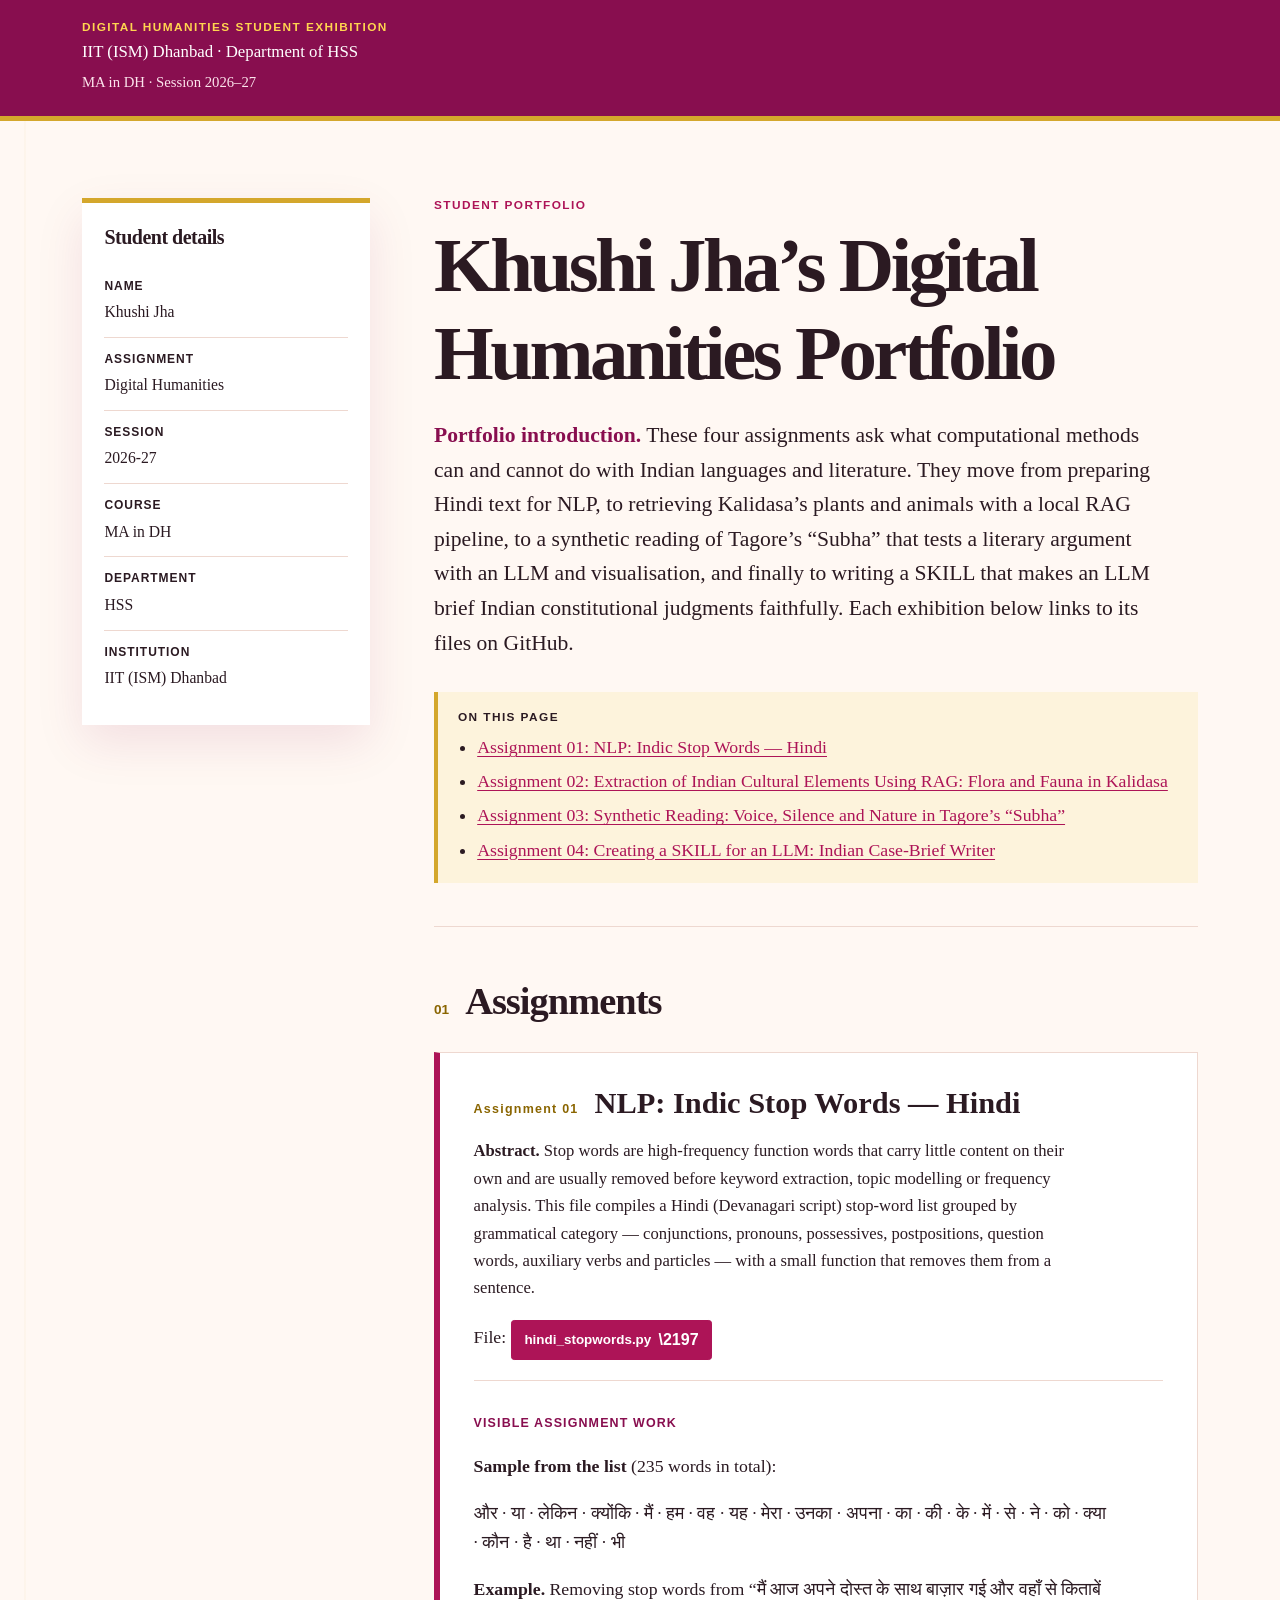
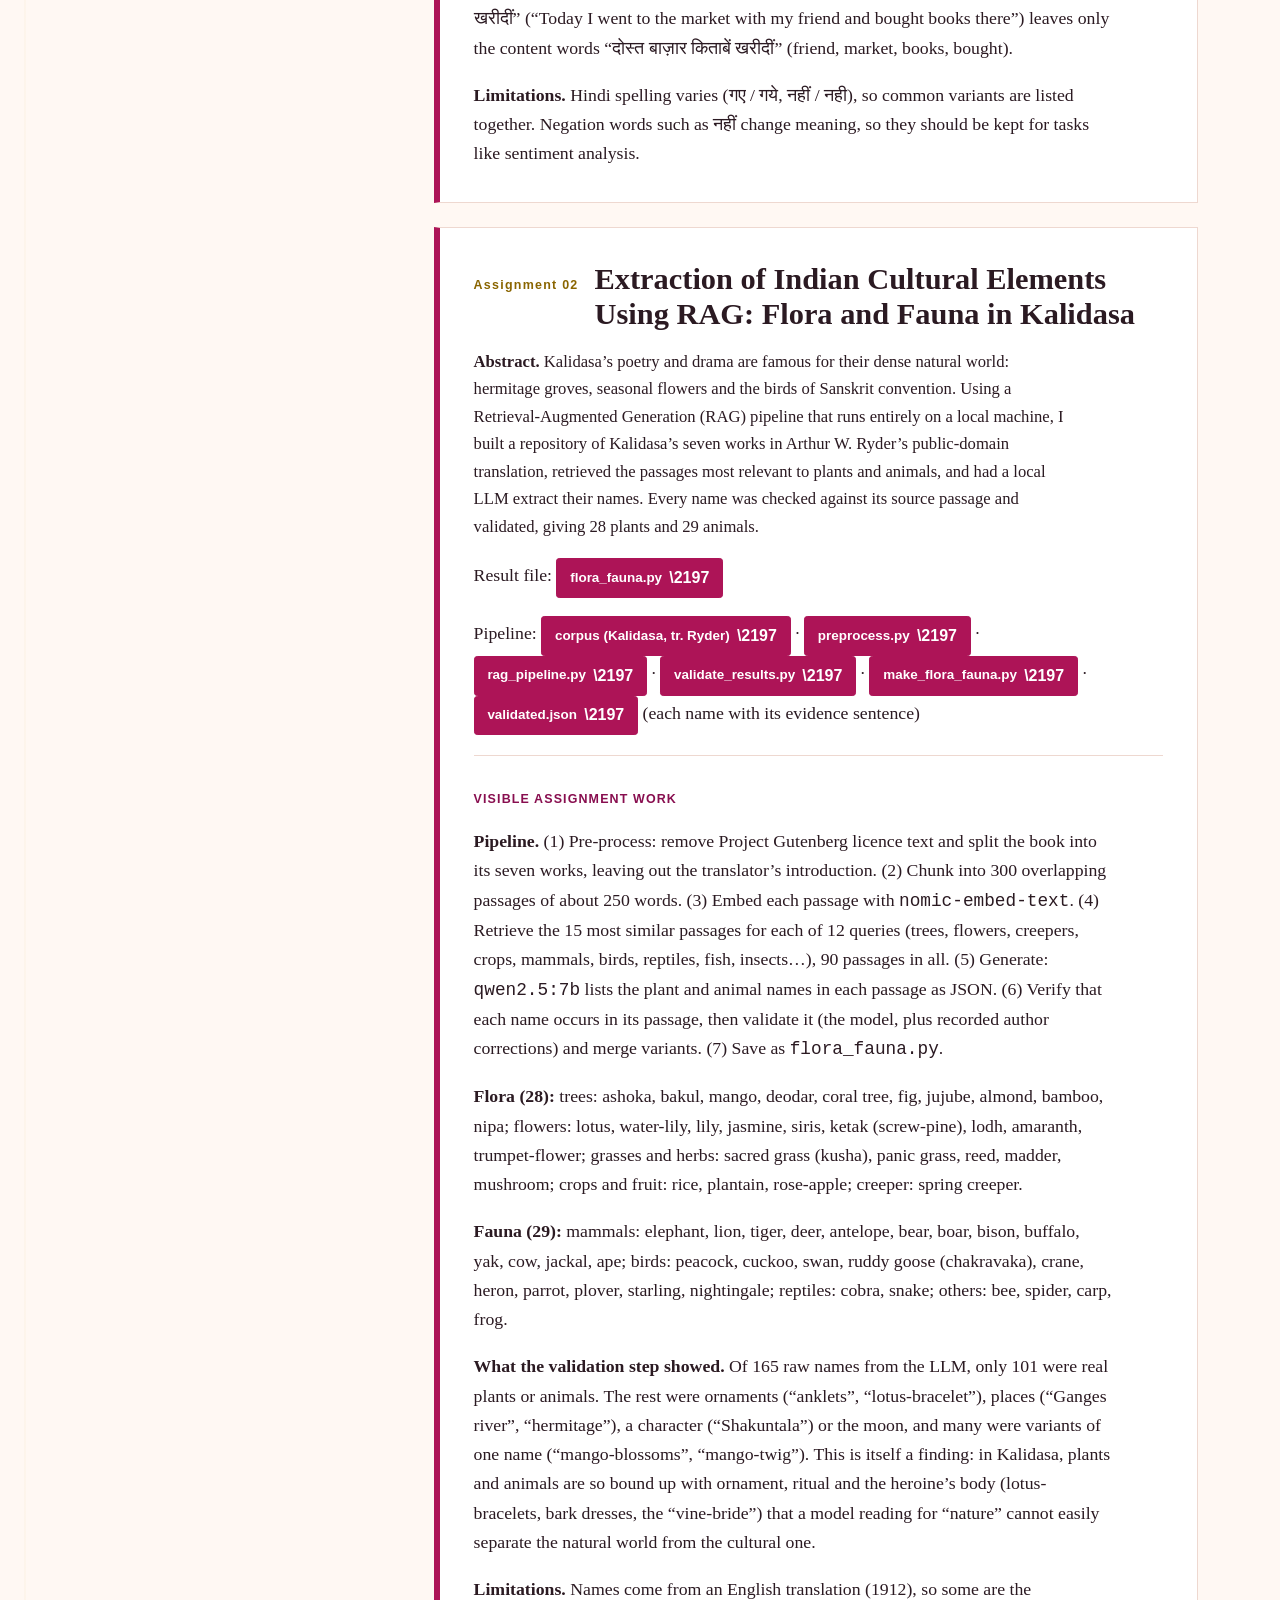
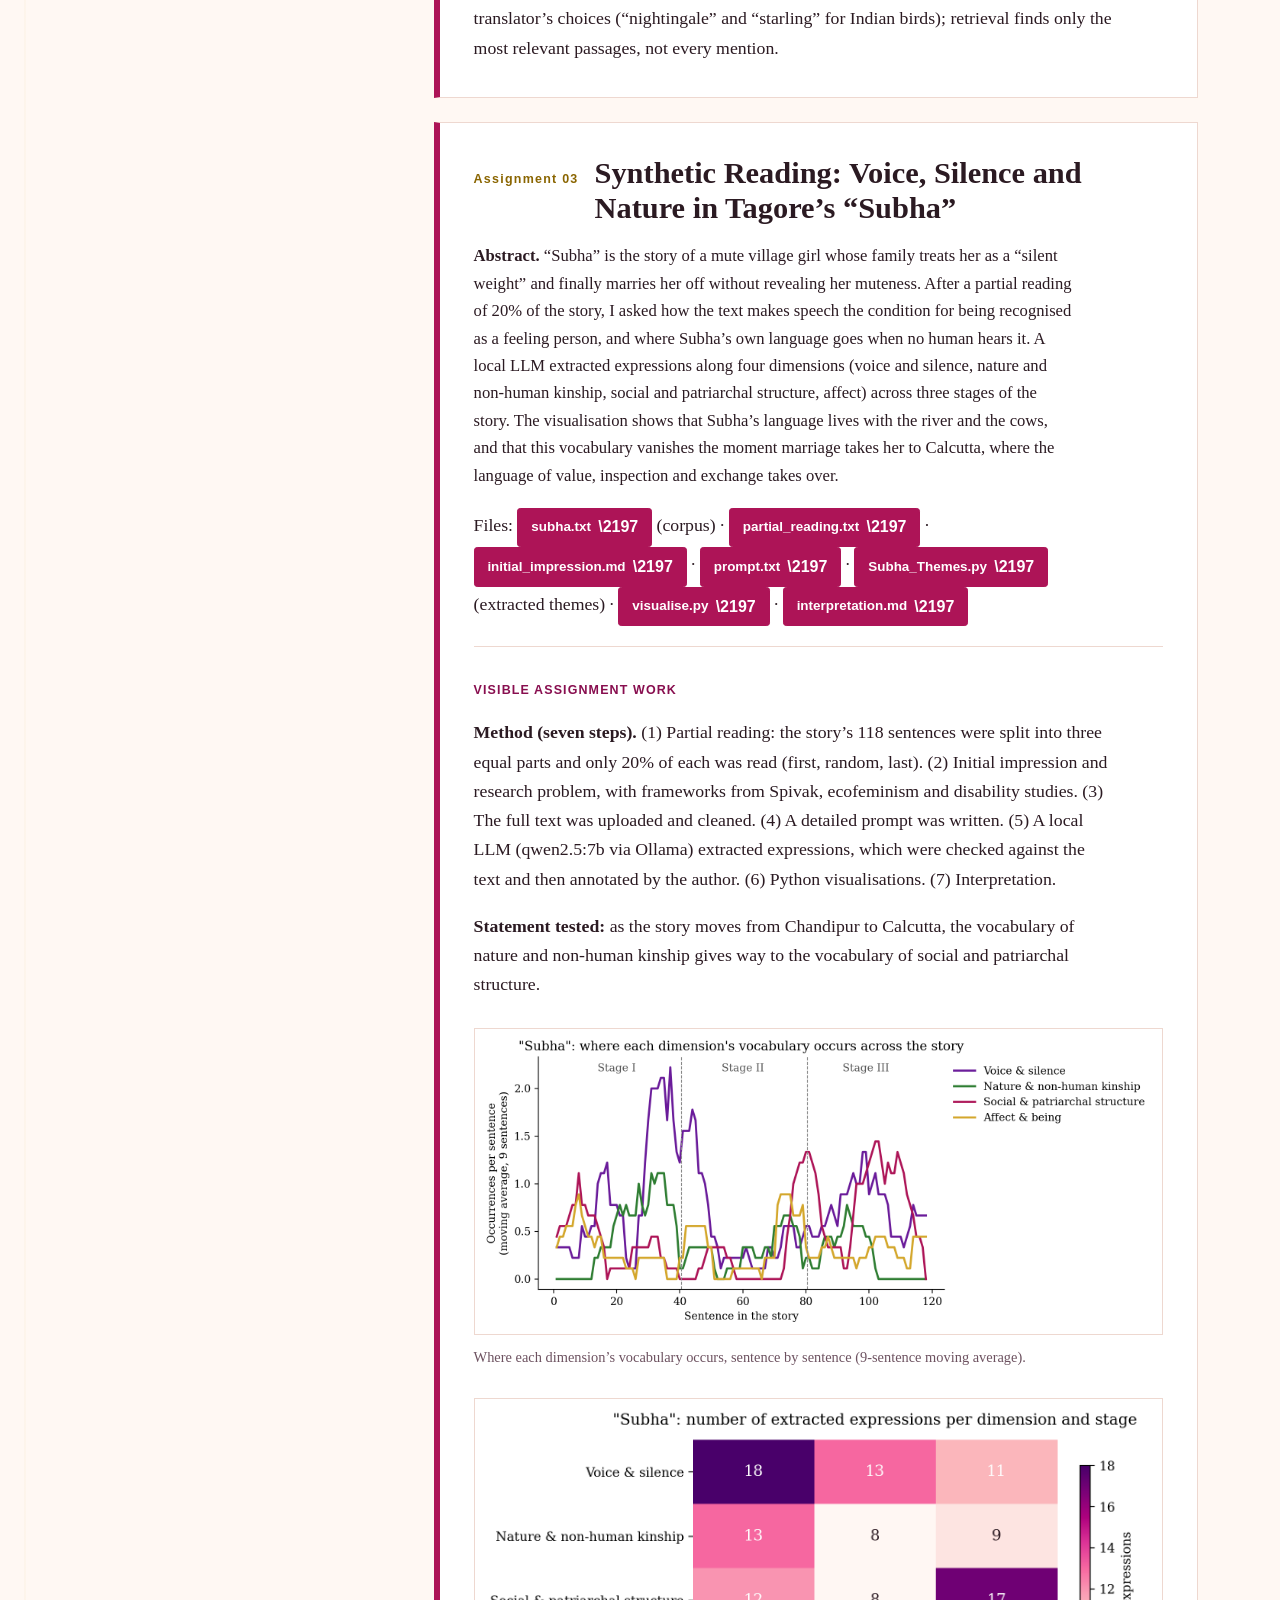
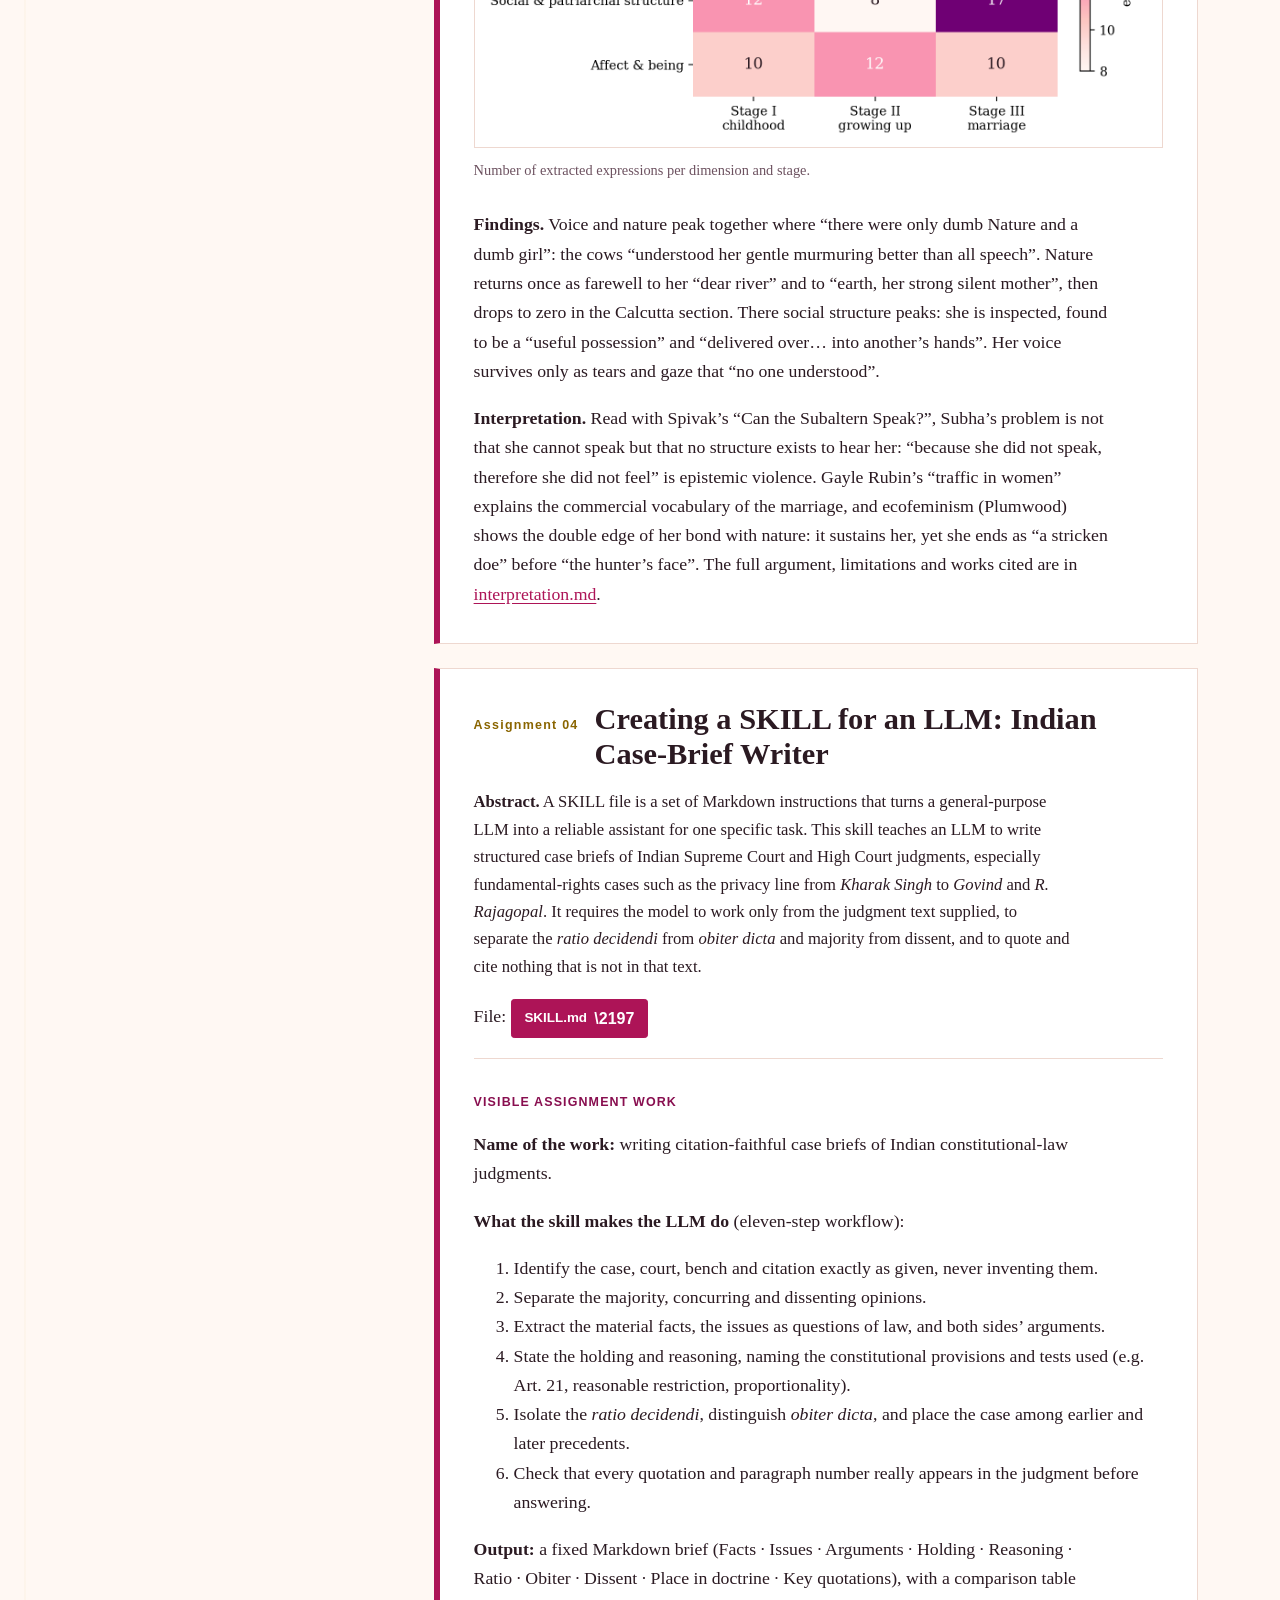
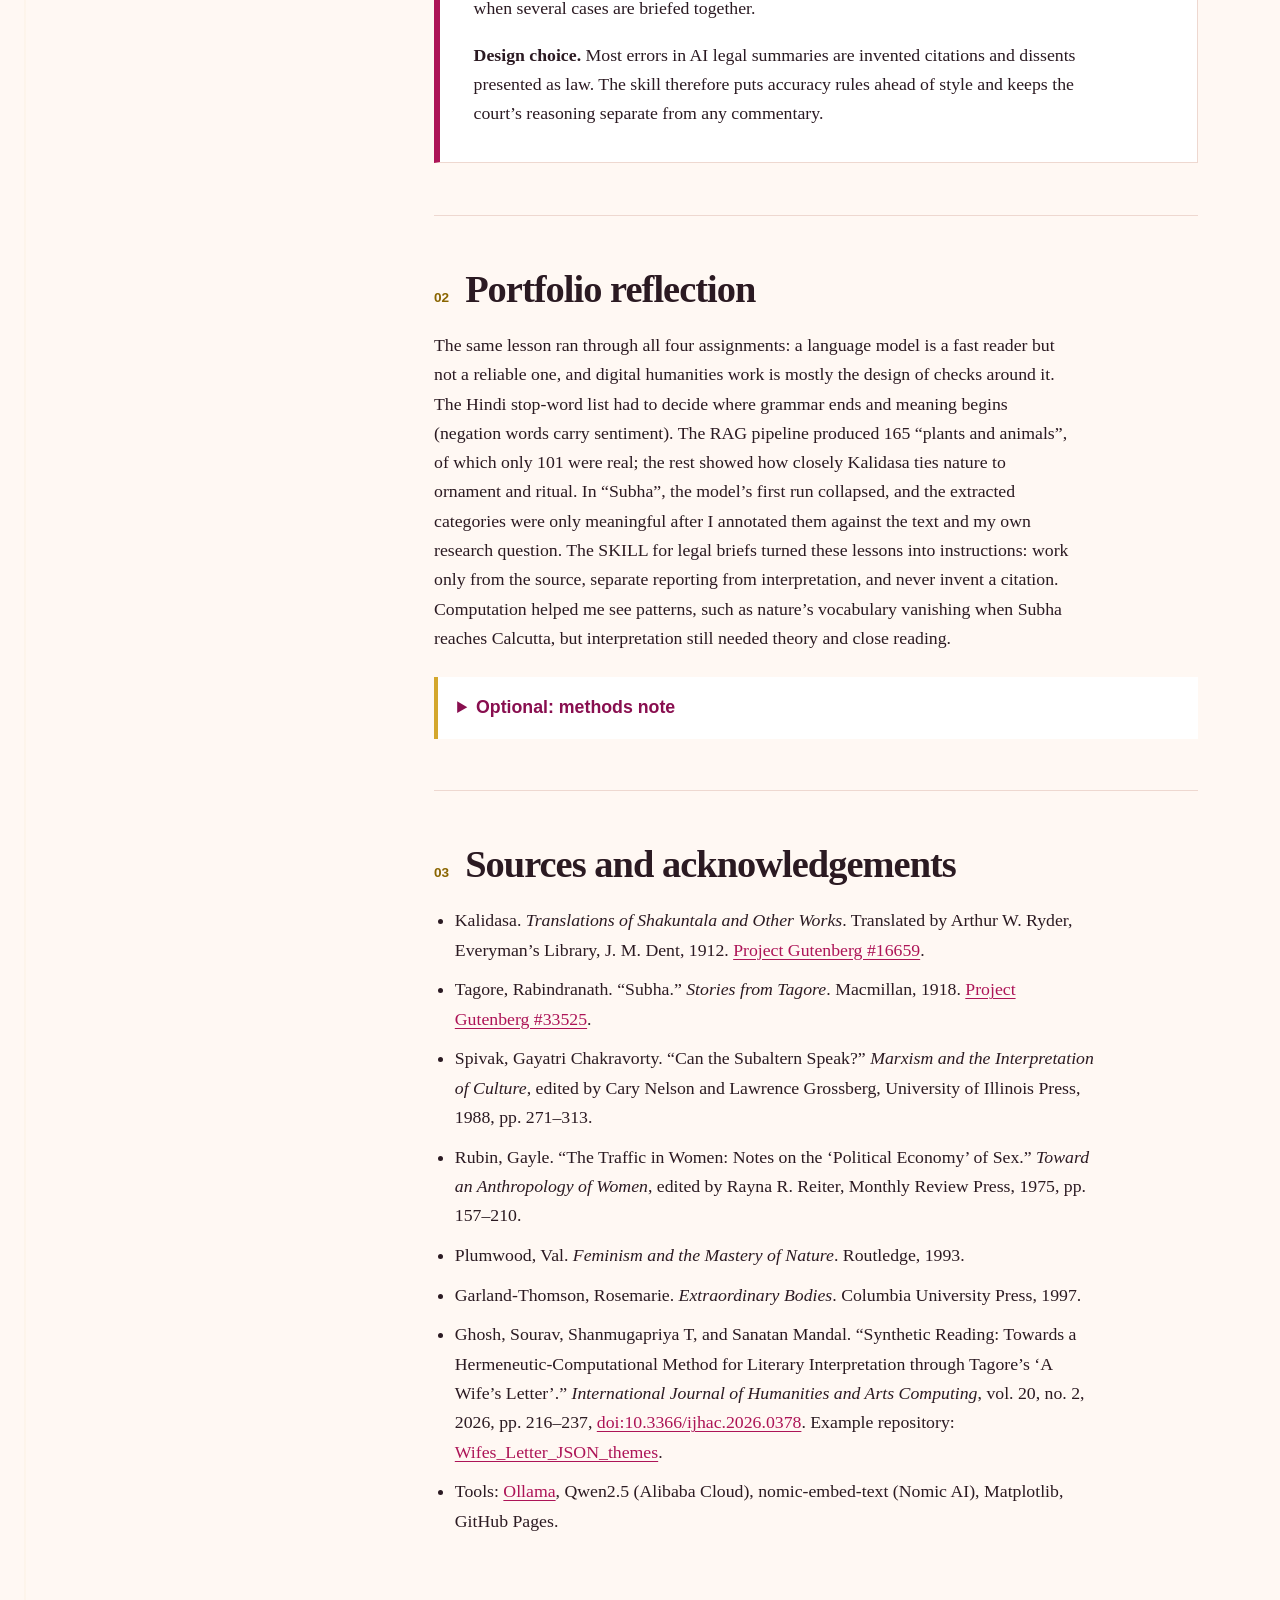
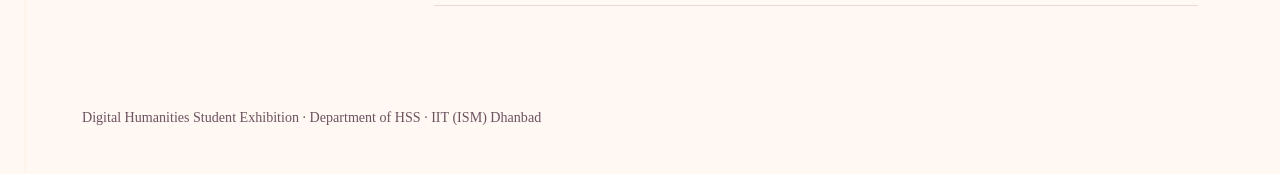
==== commit 221ad8b0: "Add positionality, revise interpretation in first person, and complete the synthetic-reading citatio" ====
--- a/index.html
+++ b/index.html
@@ -452,7 +452,7 @@
             <li>Rubin, Gayle. &ldquo;The Traffic in Women: Notes on the &lsquo;Political Economy&rsquo; of Sex.&rdquo; <em>Toward an Anthropology of Women</em>, edited by Rayna R. Reiter, Monthly Review Press, 1975, pp. 157&ndash;210.</li>
             <li>Plumwood, Val. <em>Feminism and the Mastery of Nature</em>. Routledge, 1993.</li>
             <li>Garland-Thomson, Rosemarie. <em>Extraordinary Bodies</em>. Columbia University Press, 1997.</li>
-            <li>Synthetic reading method: Ghosh and Shanmugapriya, <em>International Journal of Humanities and Arts Computing</em>, 2026, <a href="https://www.euppublishing.com/doi/pdf/10.3366/ijhac.2026.0378">doi:10.3366/ijhac.2026.0378</a>; example repository <a href="https://github.com/SouravGhosh-digital-humanities/Wifes_Letter_JSON_themes">Wifes_Letter_JSON_themes</a>.</li>
+            <li>Ghosh, Sourav, Shanmugapriya T, and Sanatan Mandal. &ldquo;Synthetic Reading: Towards a Hermeneutic-Computational Method for Literary Interpretation through Tagore&rsquo;s &lsquo;A Wife&rsquo;s Letter&rsquo;.&rdquo; <em>International Journal of Humanities and Arts Computing</em>, vol. 20, no. 2, 2026, pp. 216&ndash;237, <a href="https://doi.org/10.3366/ijhac.2026.0378">doi:10.3366/ijhac.2026.0378</a>. Example repository: <a href="https://github.com/SouravGhosh-digital-humanities/Wifes_Letter_JSON_themes">Wifes_Letter_JSON_themes</a>.</li>
             <li>Tools: <a href="https://ollama.com">Ollama</a>, Qwen2.5 (Alibaba Cloud), nomic-embed-text (Nomic AI), Matplotlib, GitHub Pages.</li>
           </ul>
         </section>
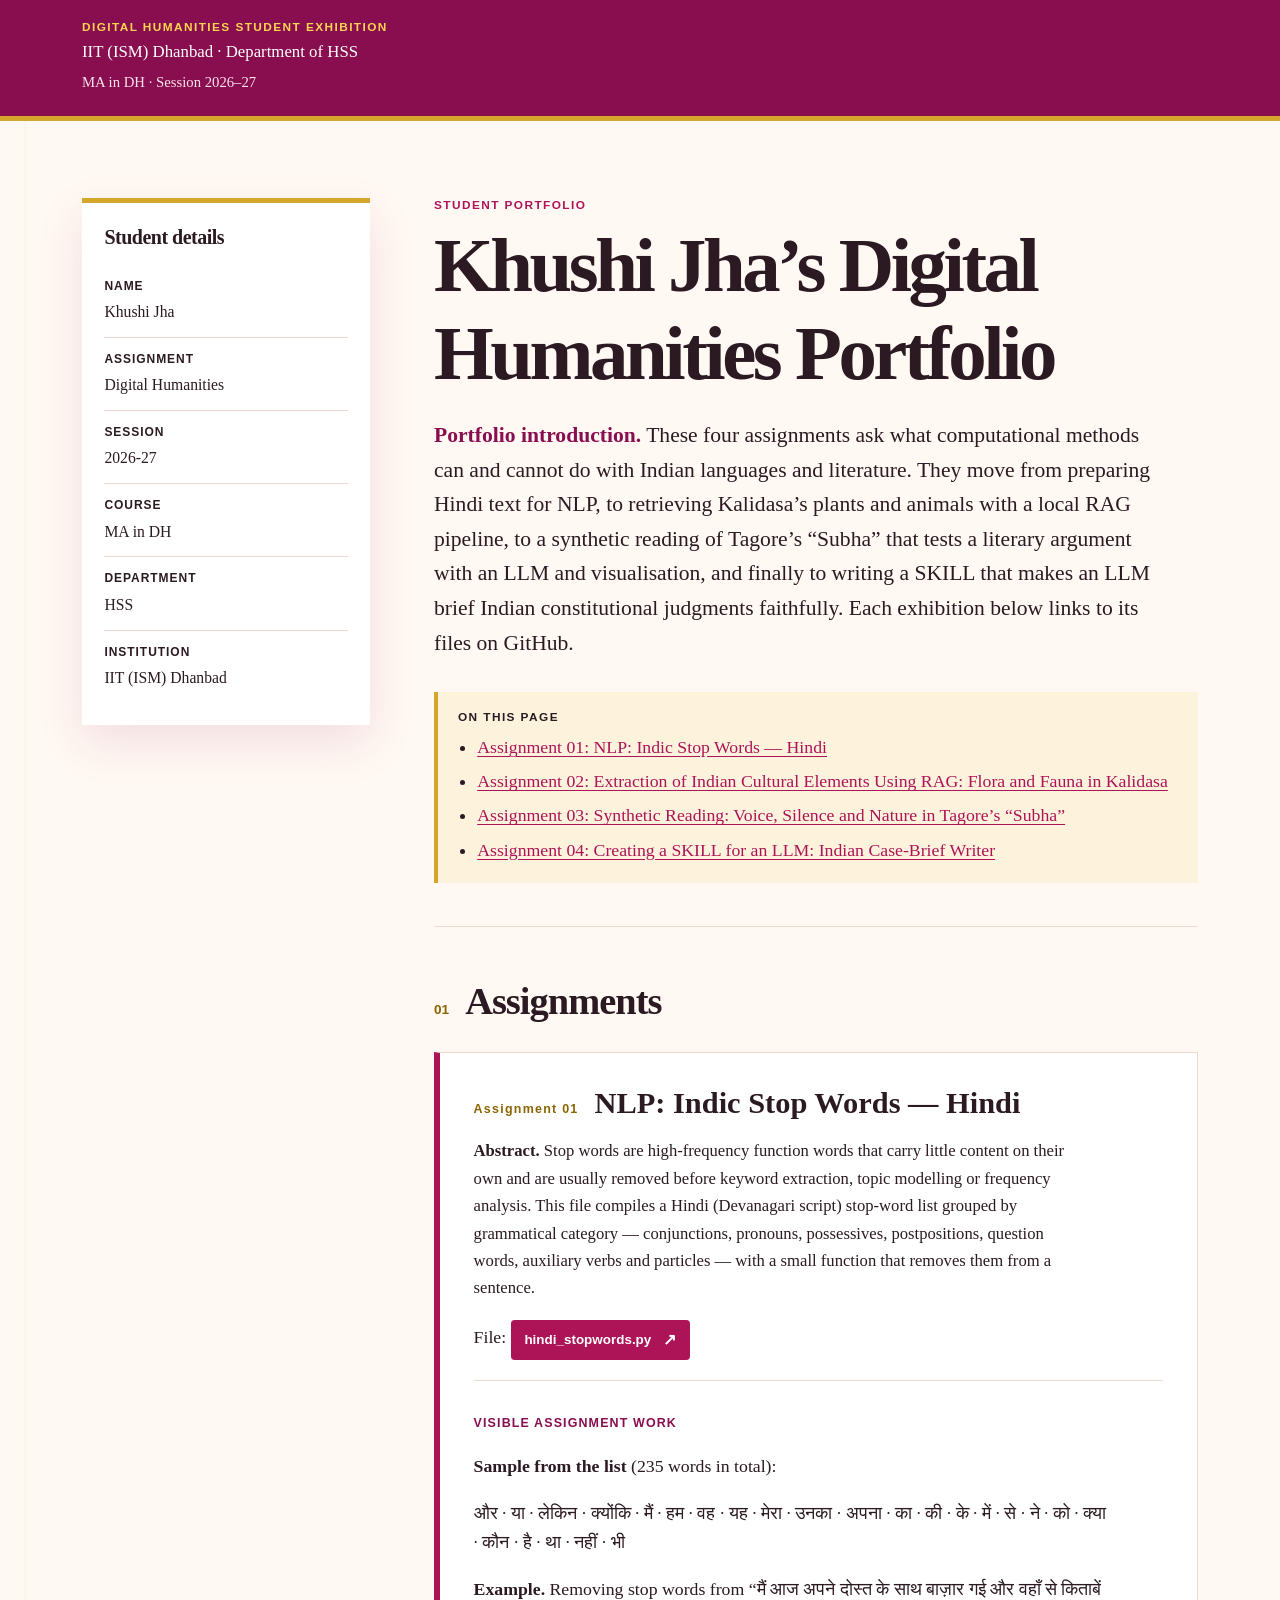
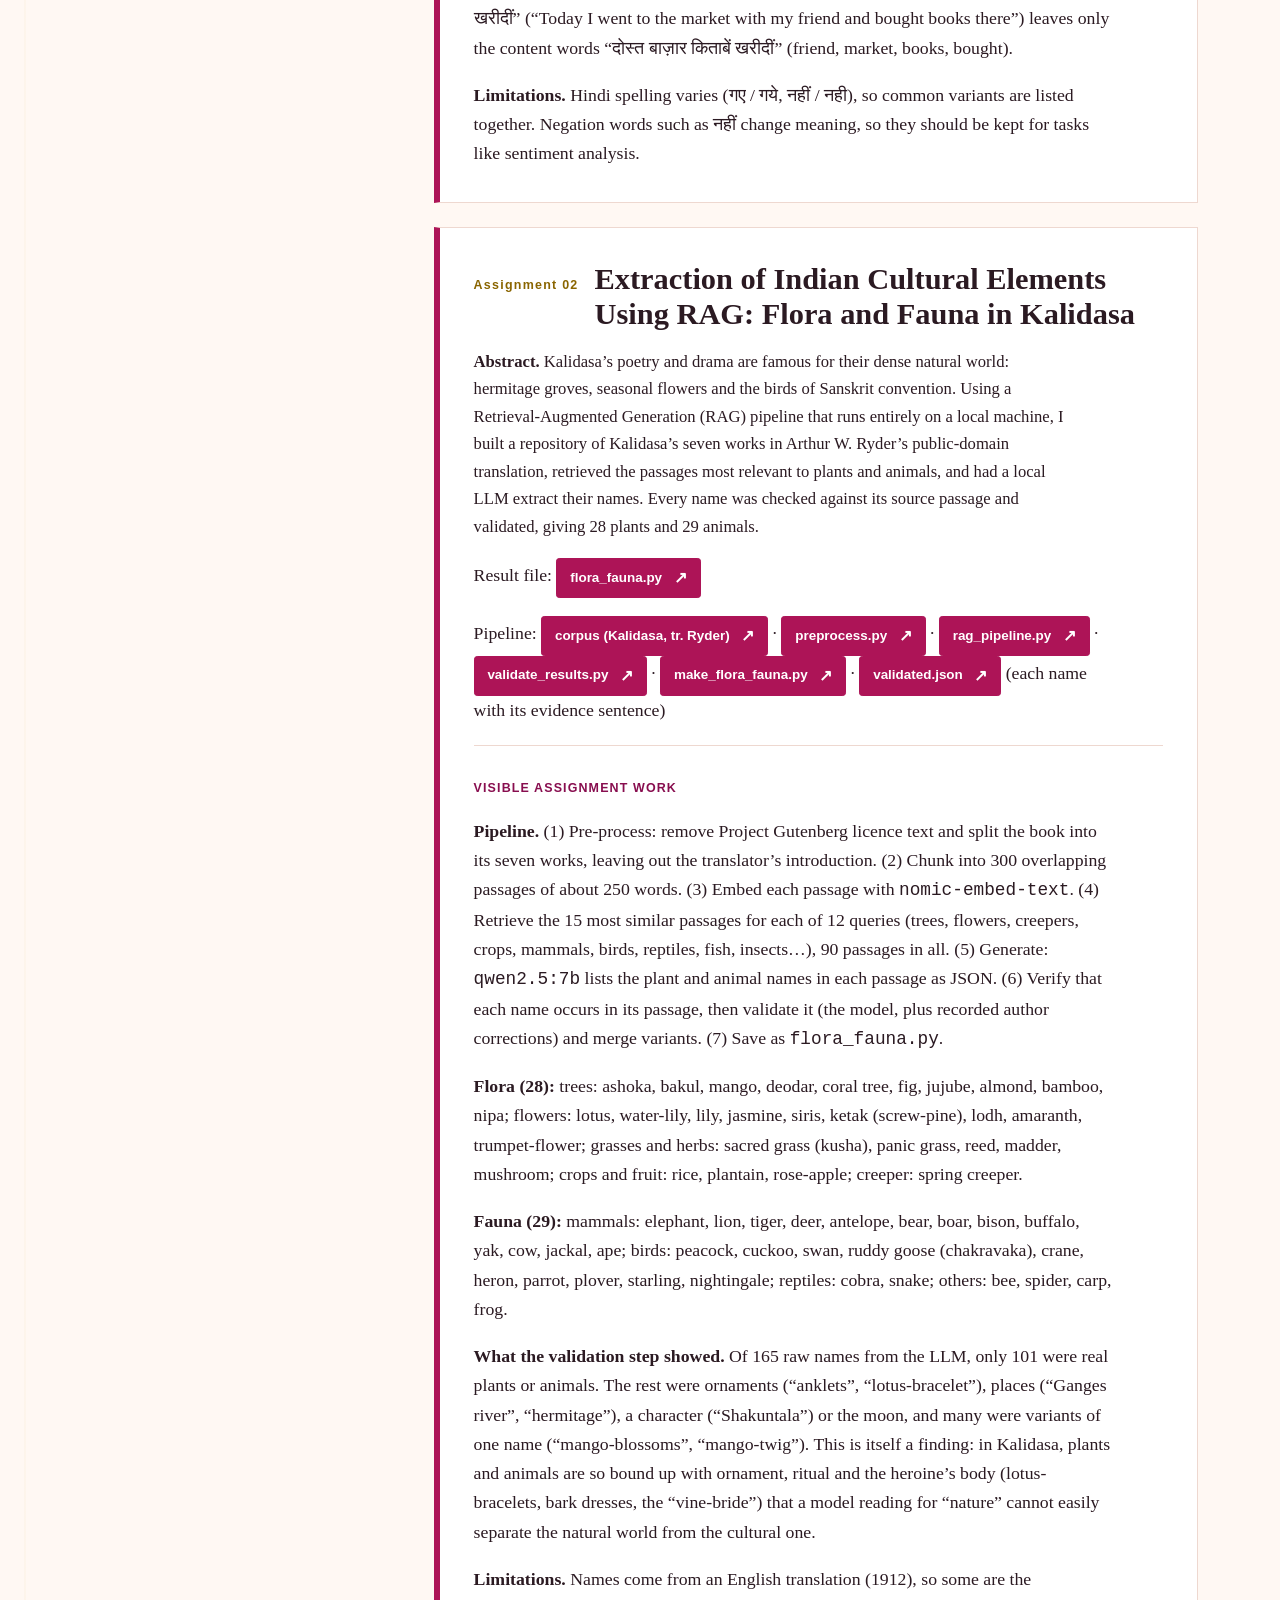
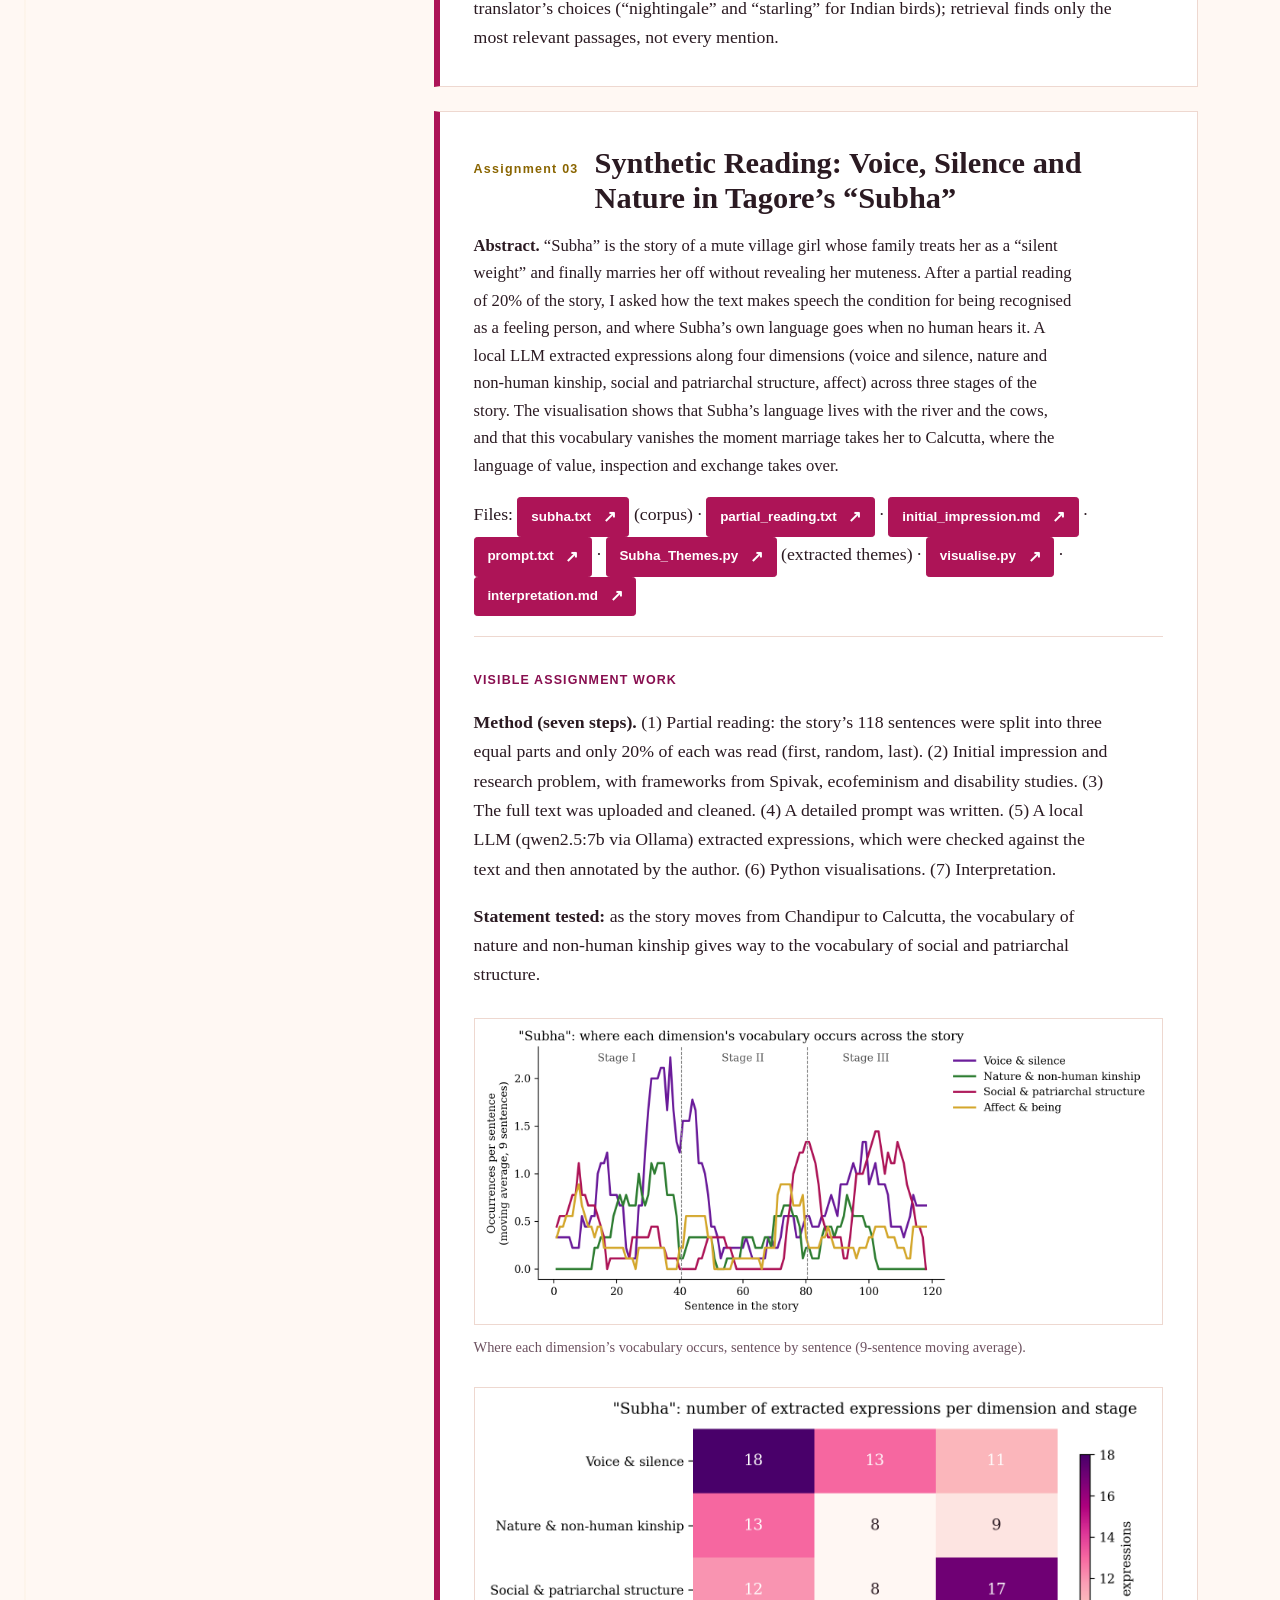
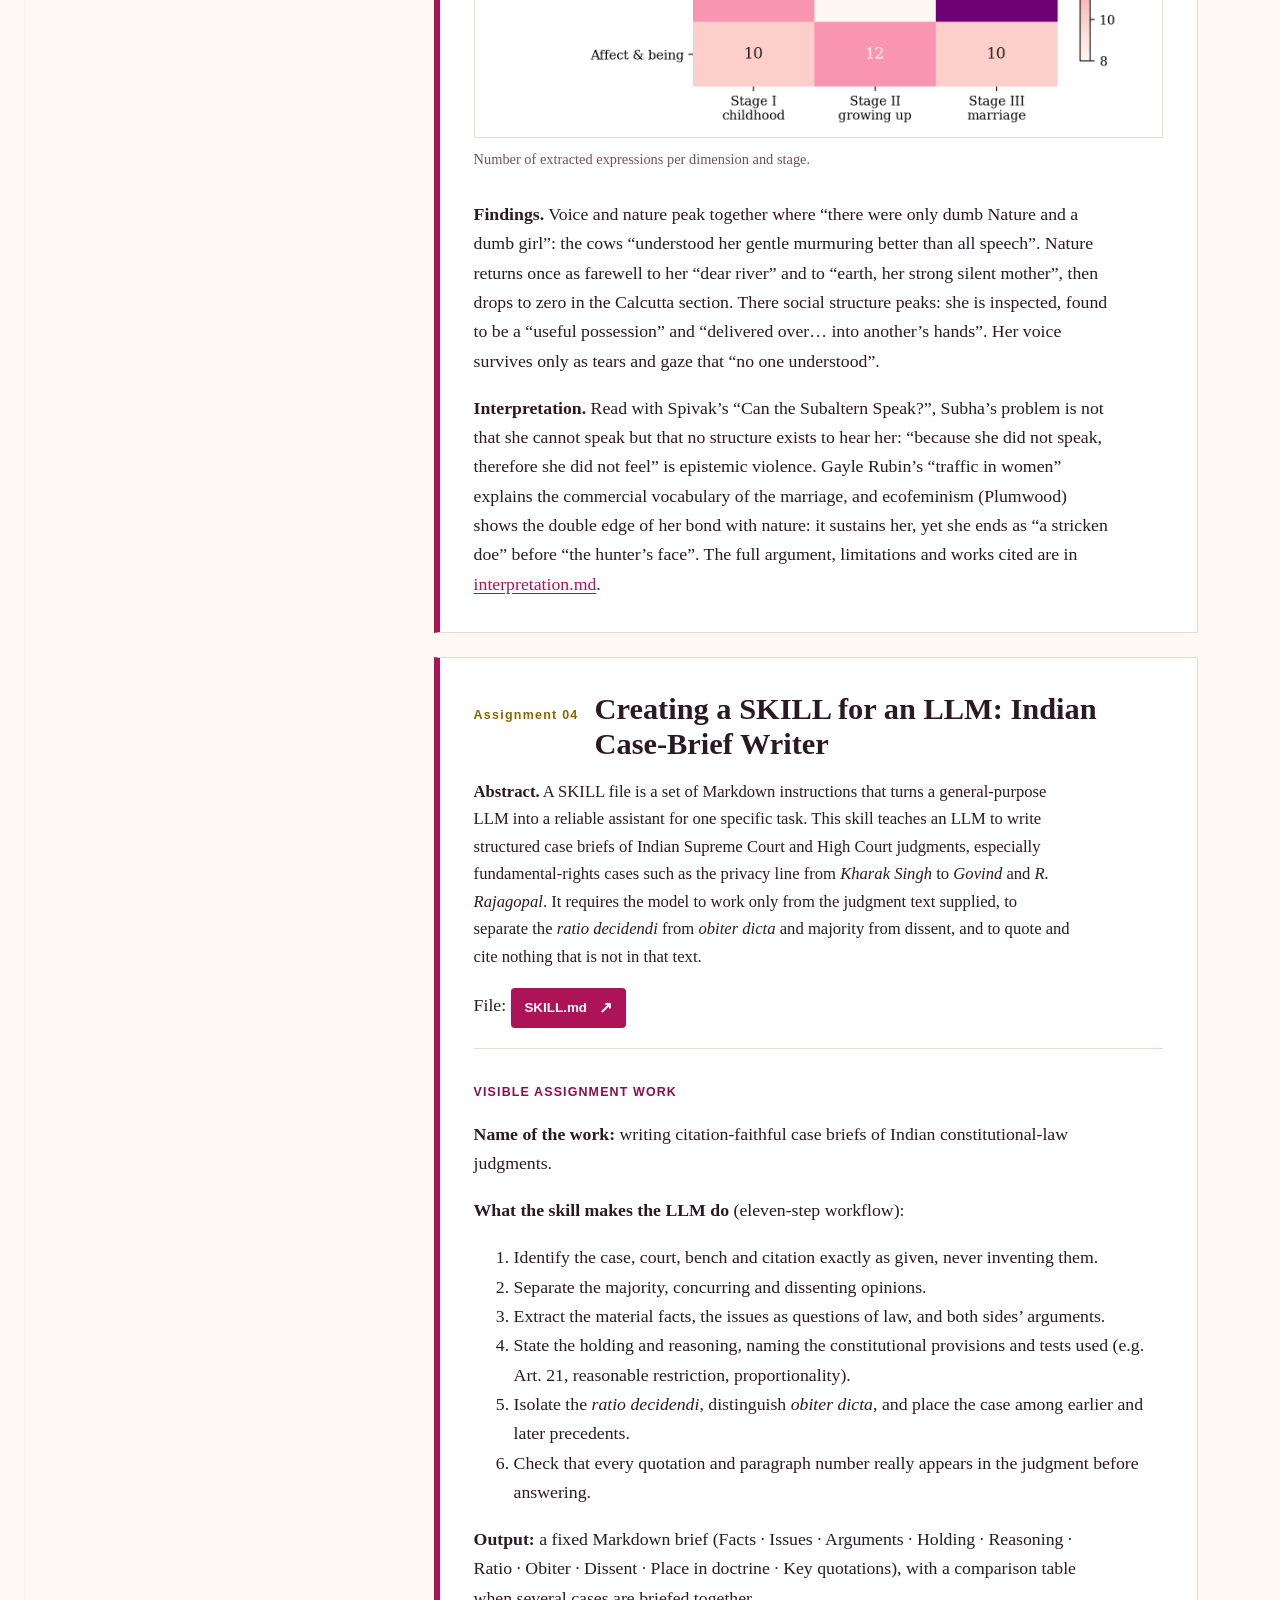
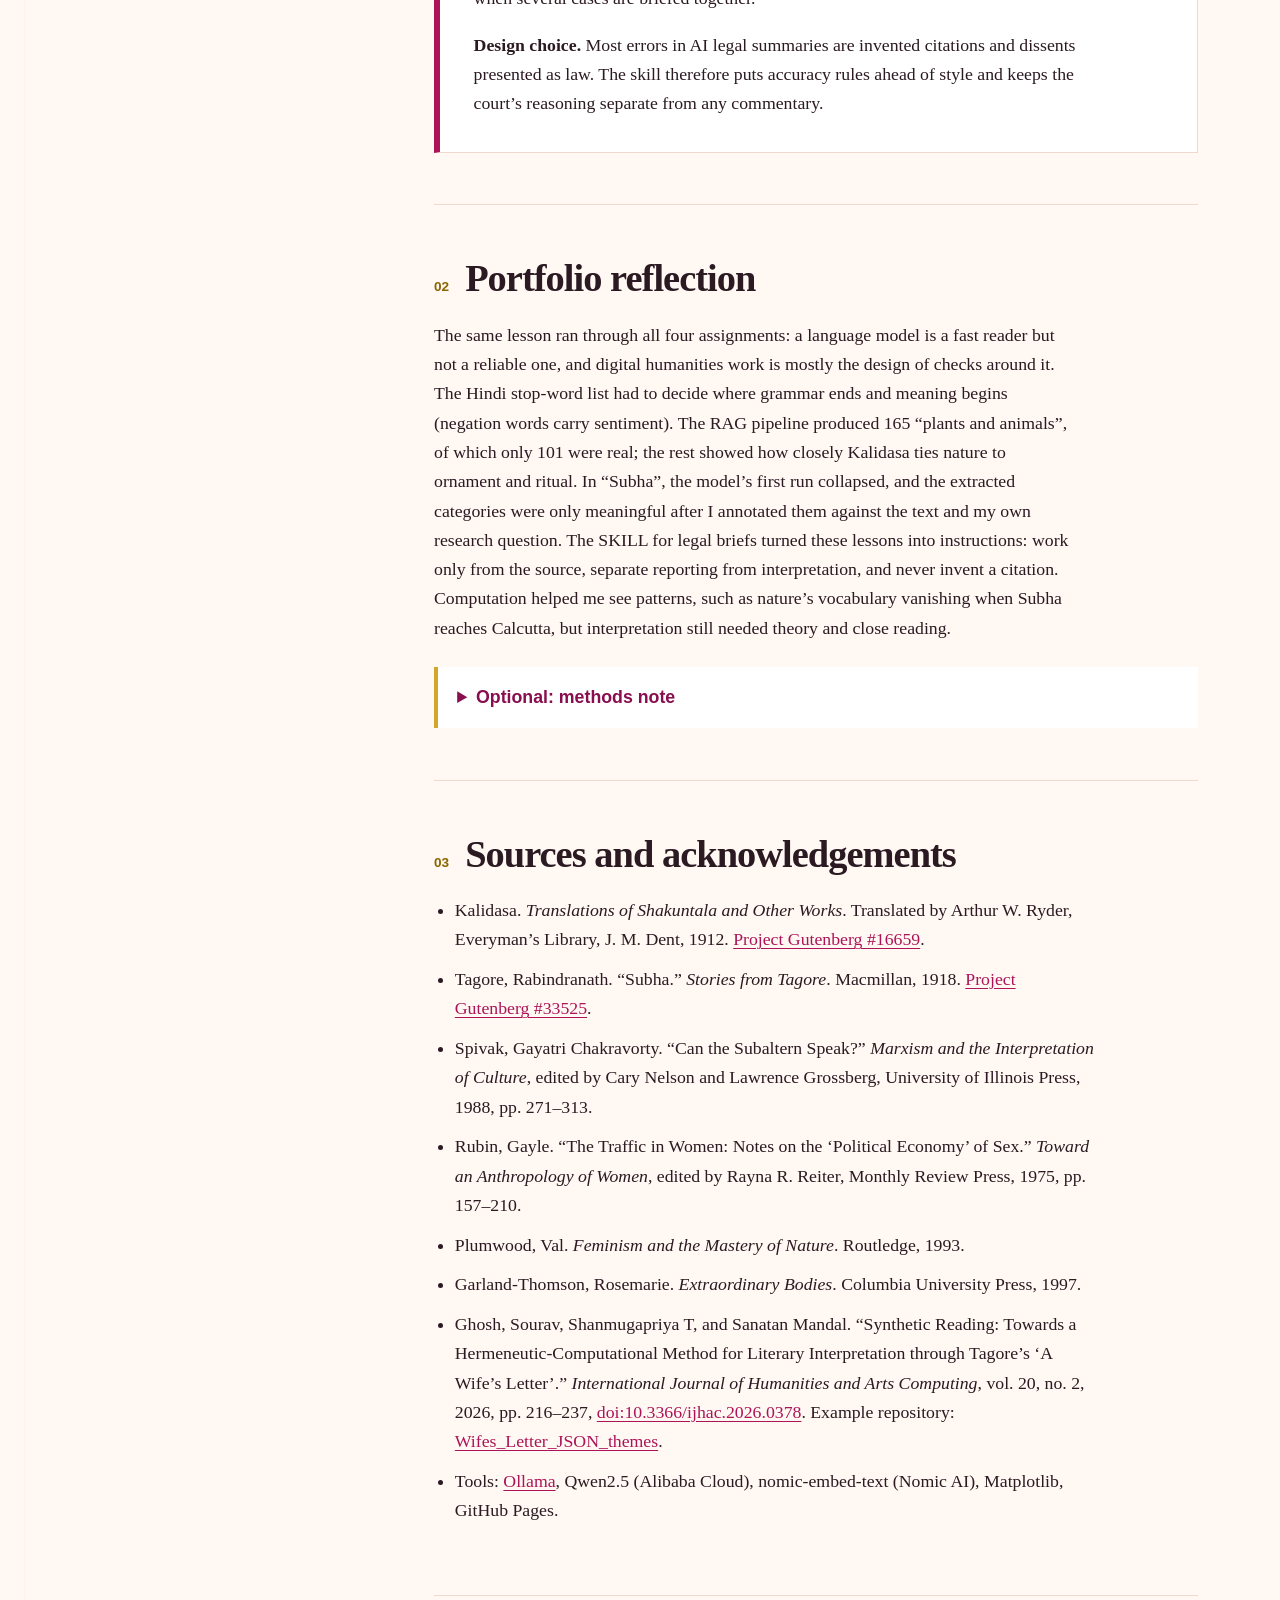
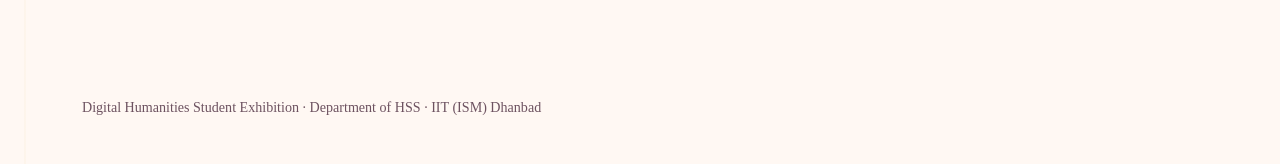
==== commit 131c0f54: "Fix link arrow icon showing as literal \2197" ====
--- a/index.html
+++ b/index.html
@@ -166,7 +166,7 @@
         line-height: 1.25;
         text-decoration: none;
       }
-      .repository-link::after { content: "\\2197"; font-size: 1rem; }
+      .repository-link::after { content: "\00a0\2197"; font-size: 1rem; }
       .repository-link:hover { color: #fff; background: var(--accent-deep); border-color: var(--accent-deep); }
       .assignment-body { margin-top: 1.25rem; padding-top: 1.25rem; border-top: 1px solid var(--line); }
       .assignment-body > :last-child { margin-bottom: 0; }
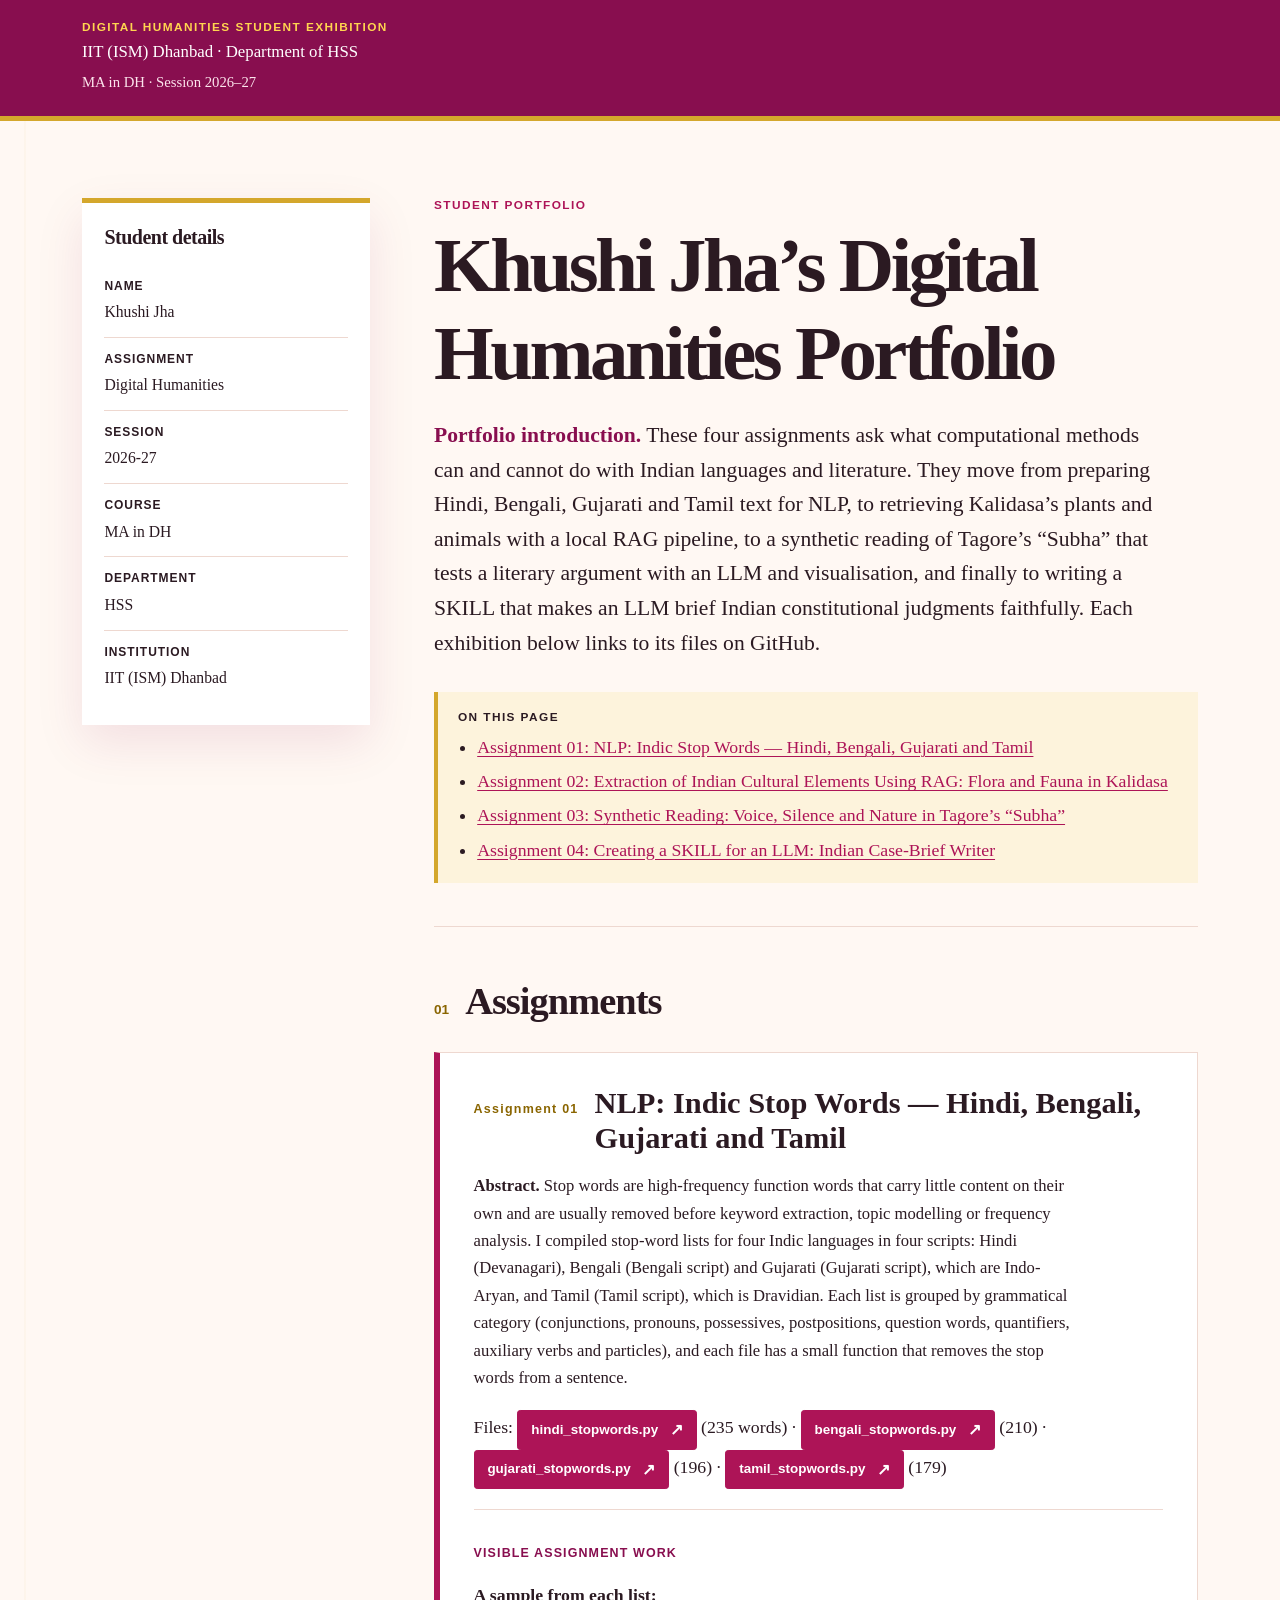
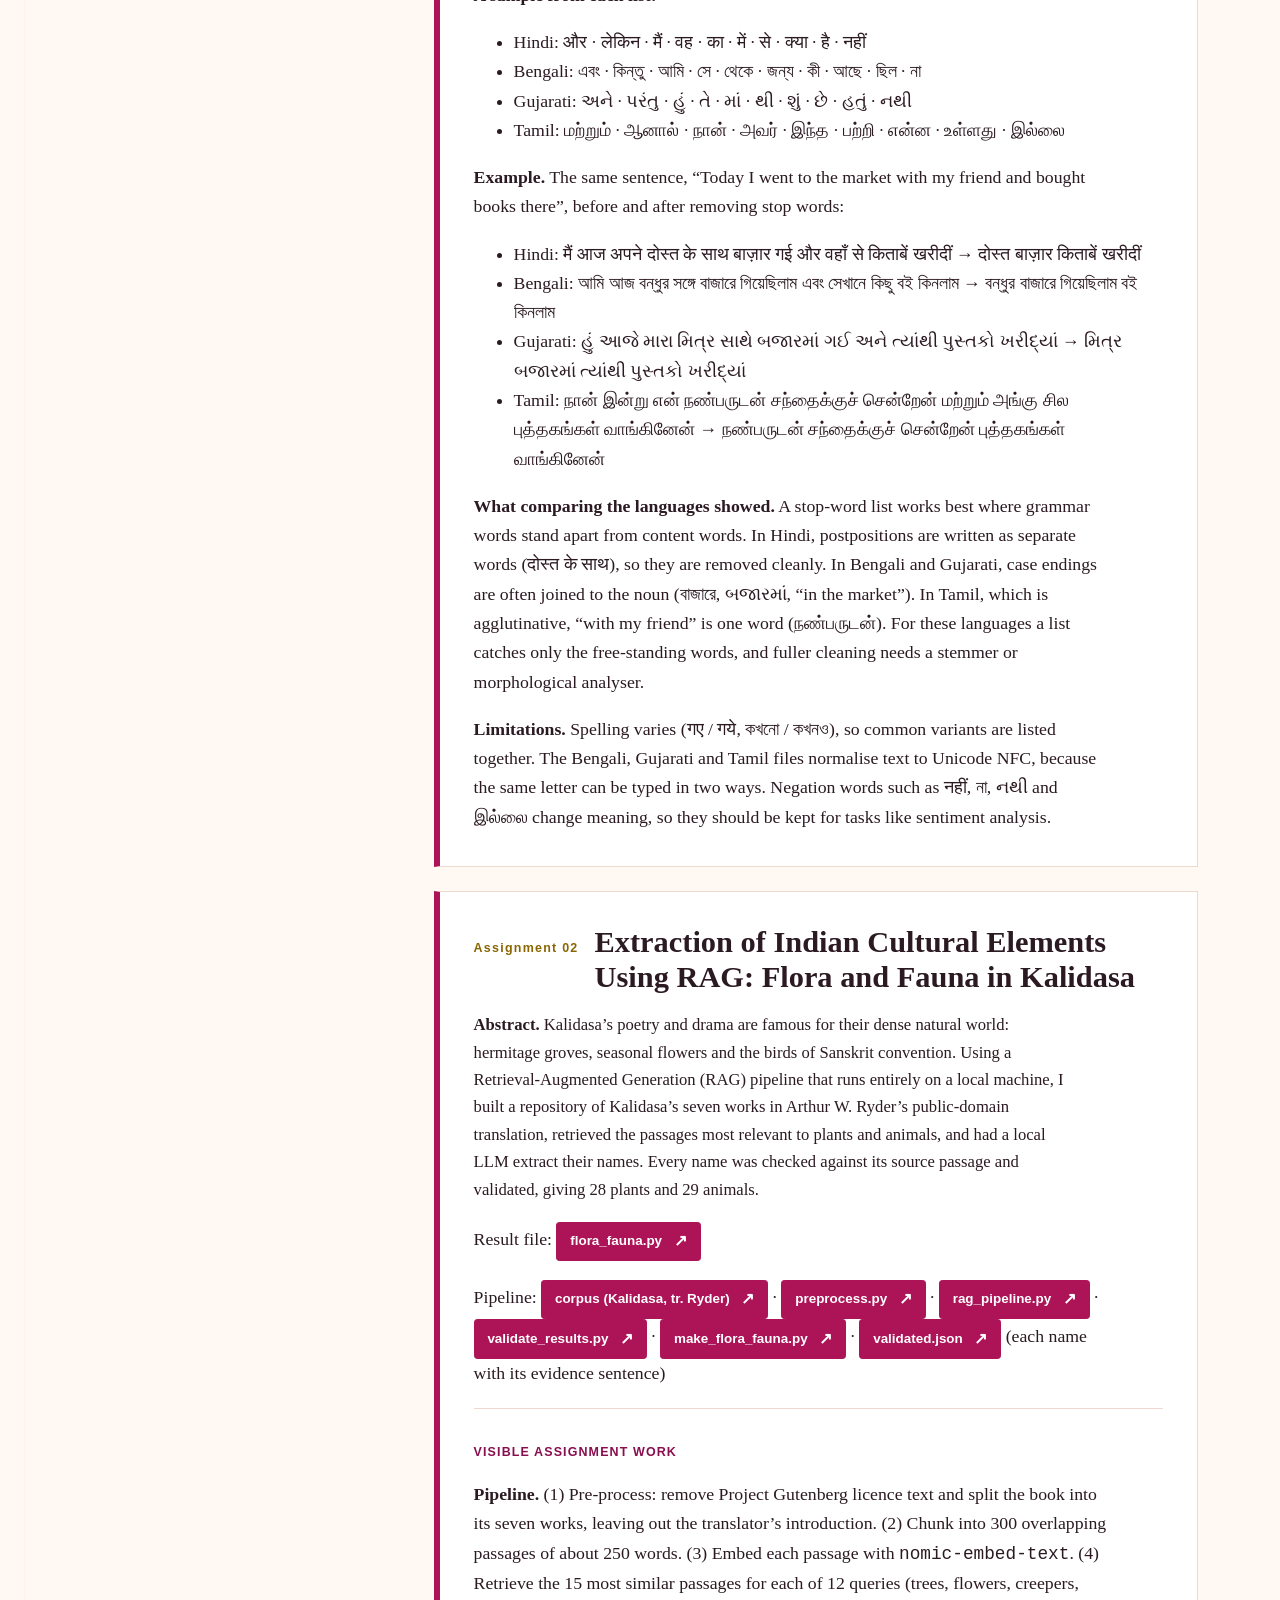
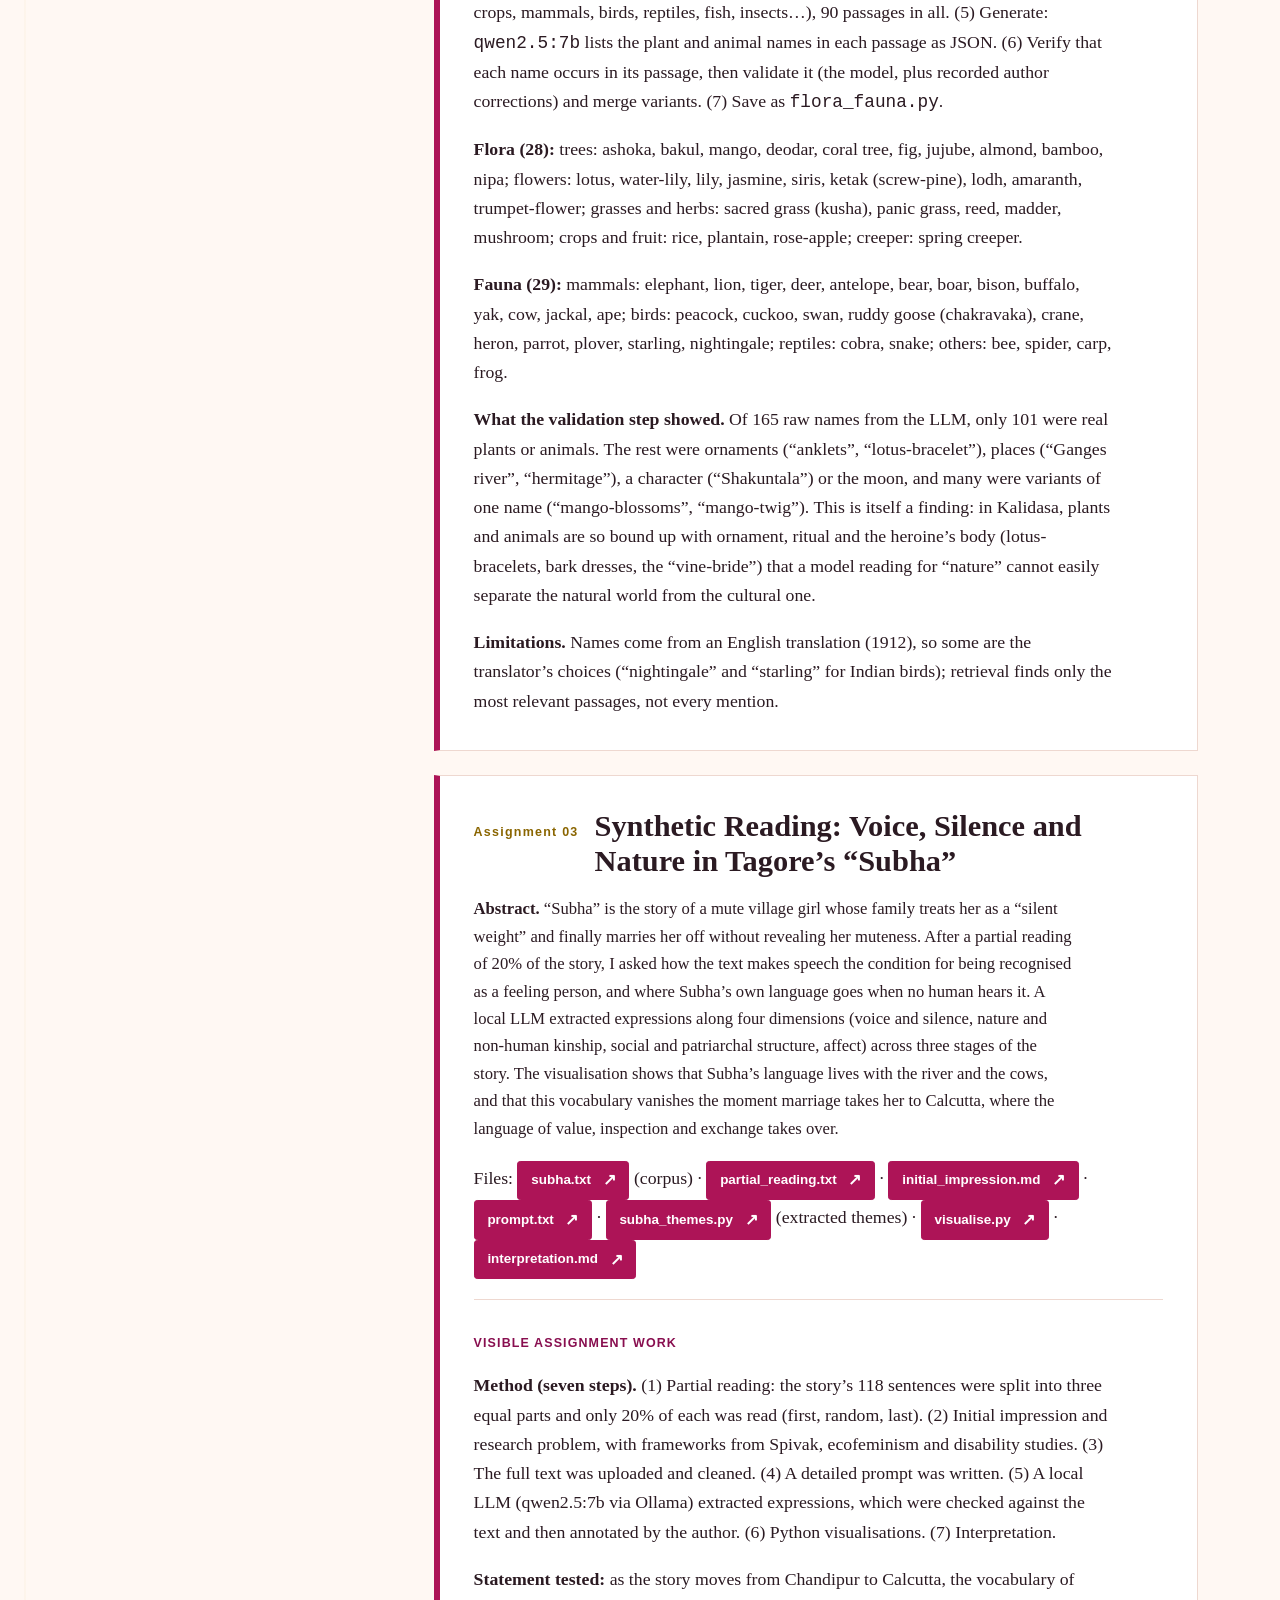
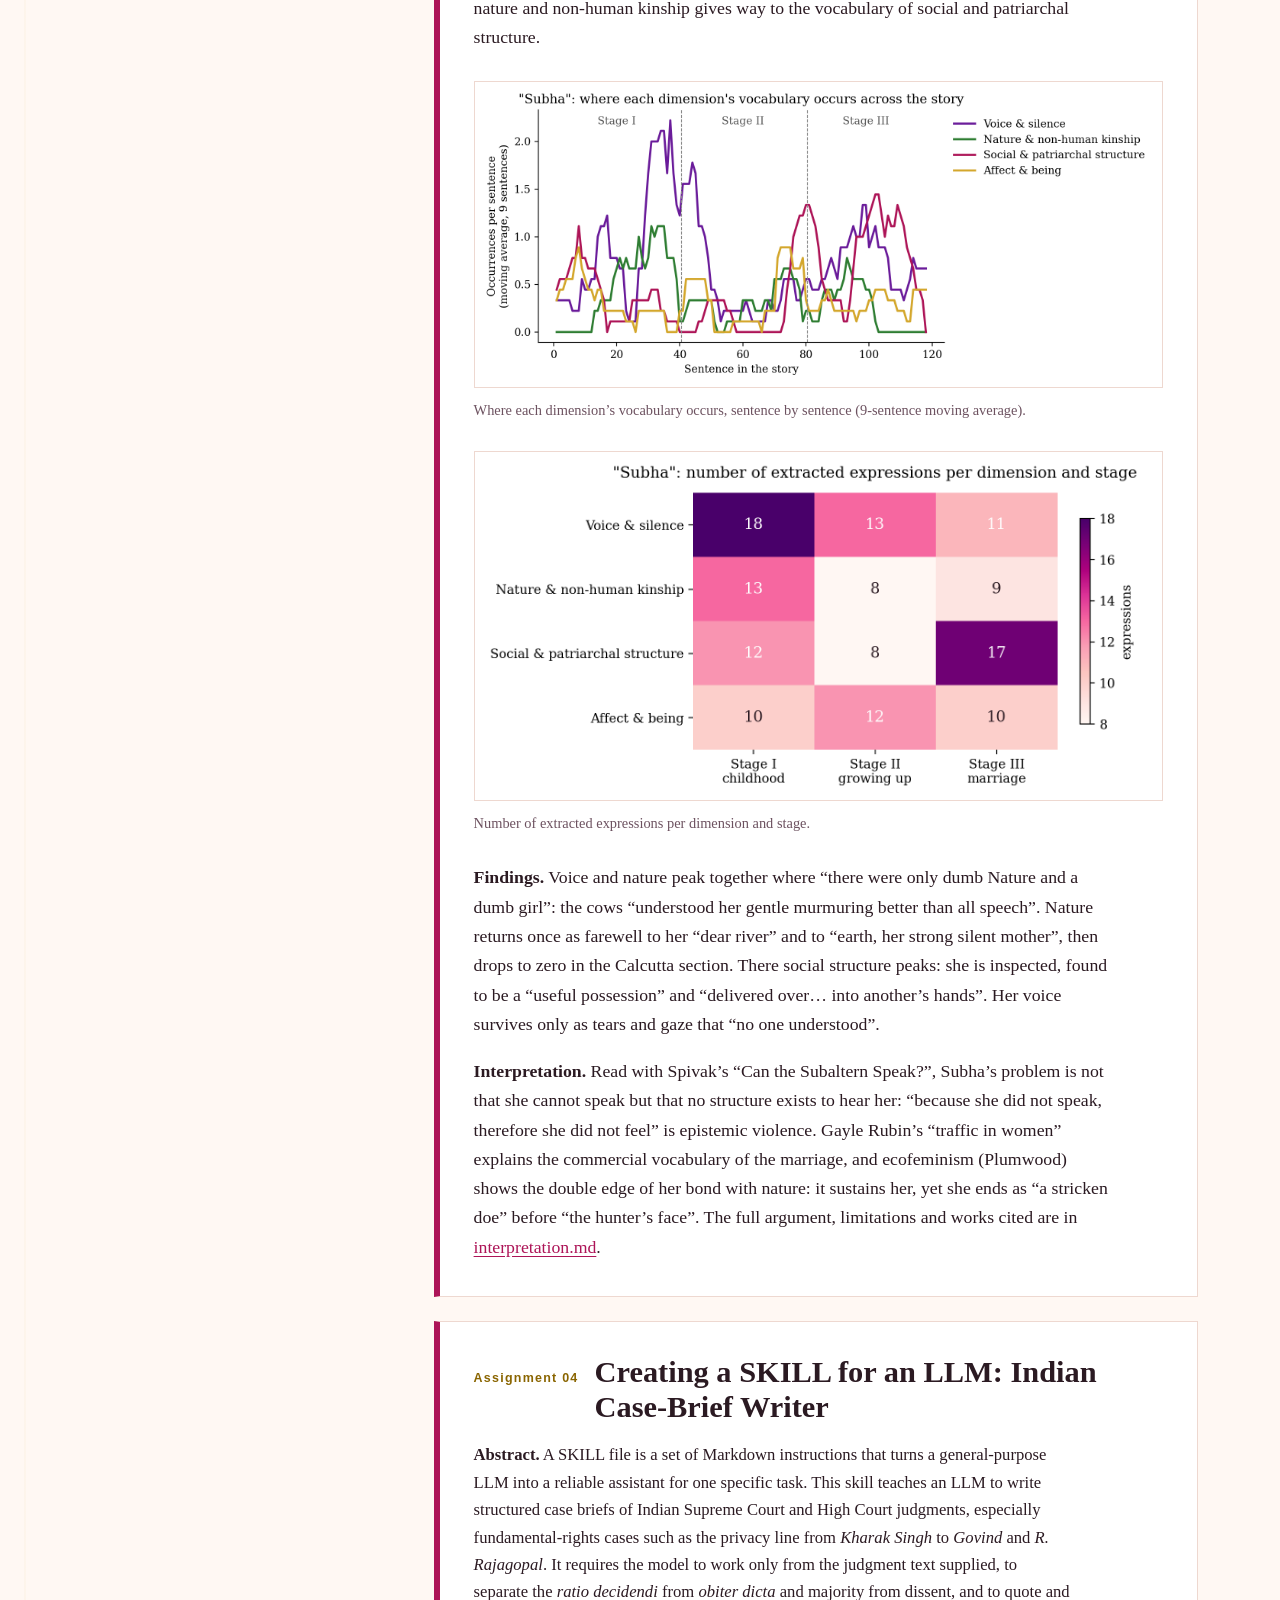
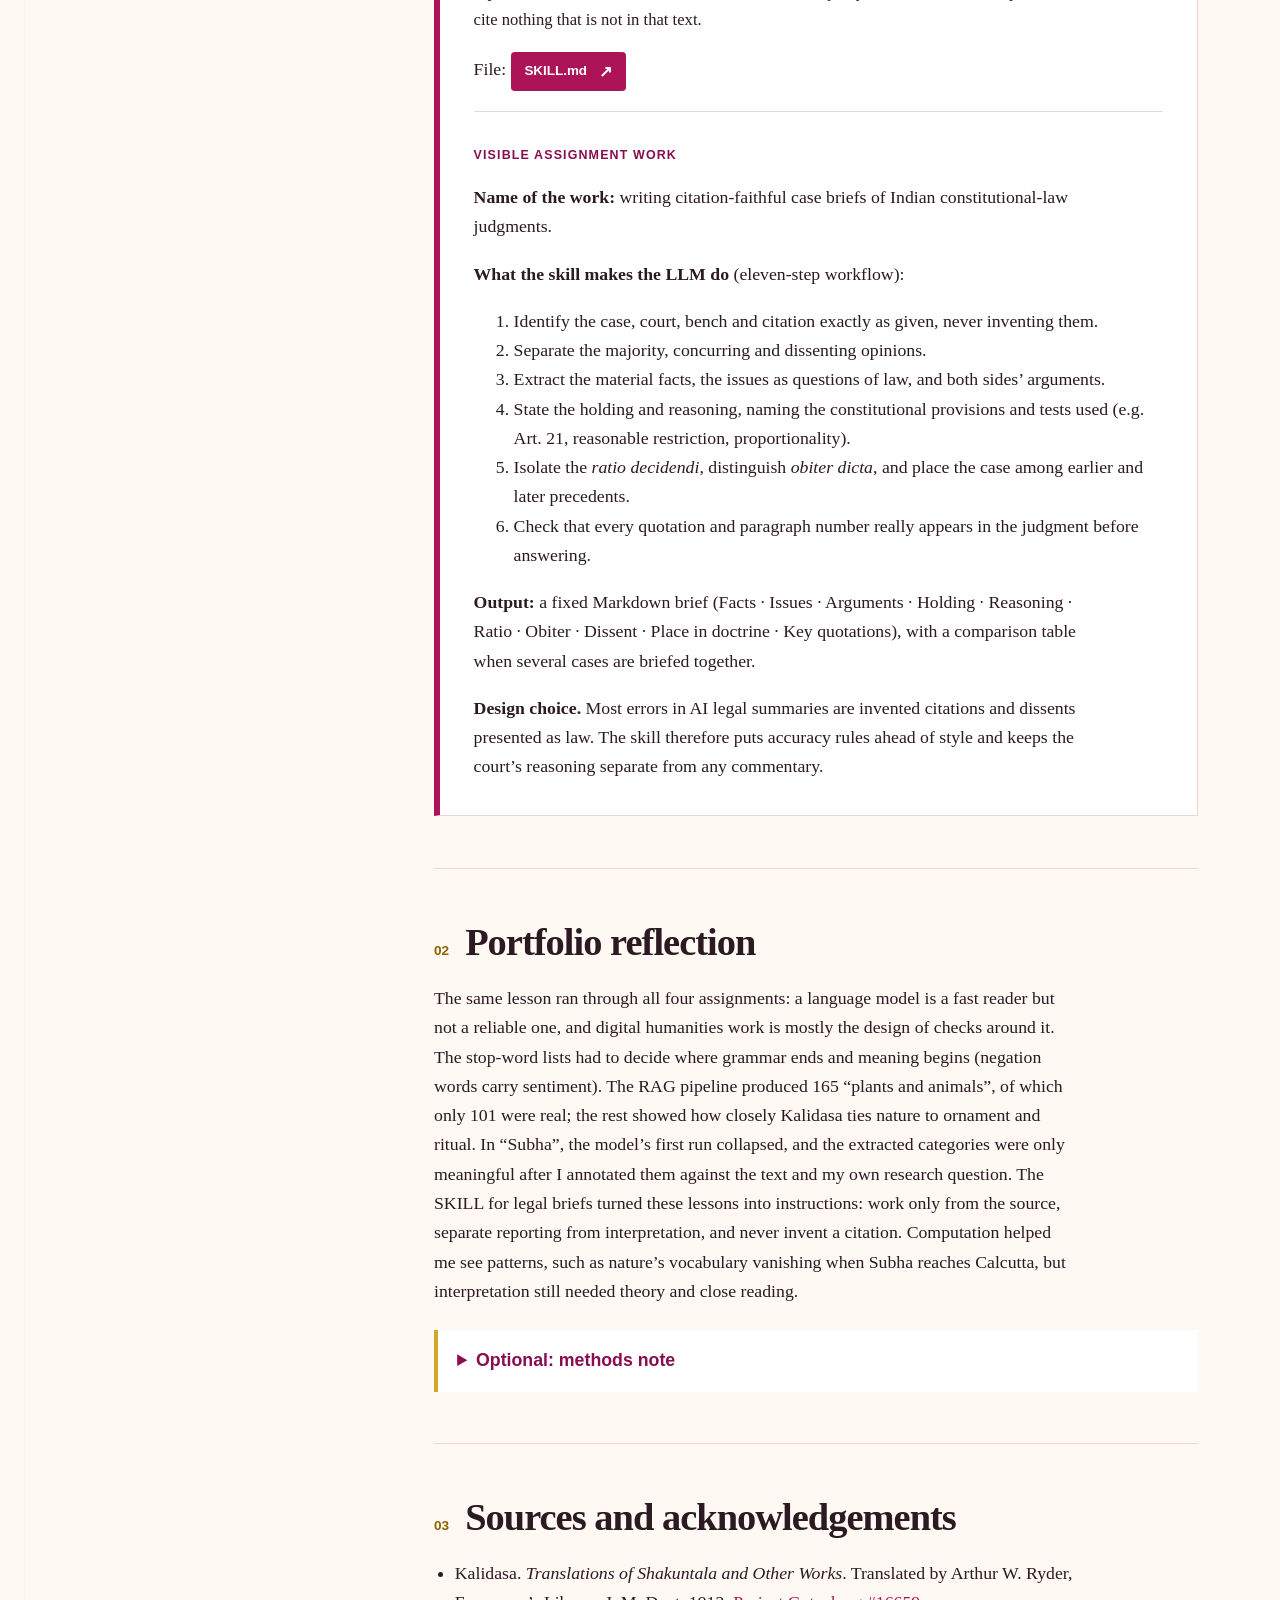
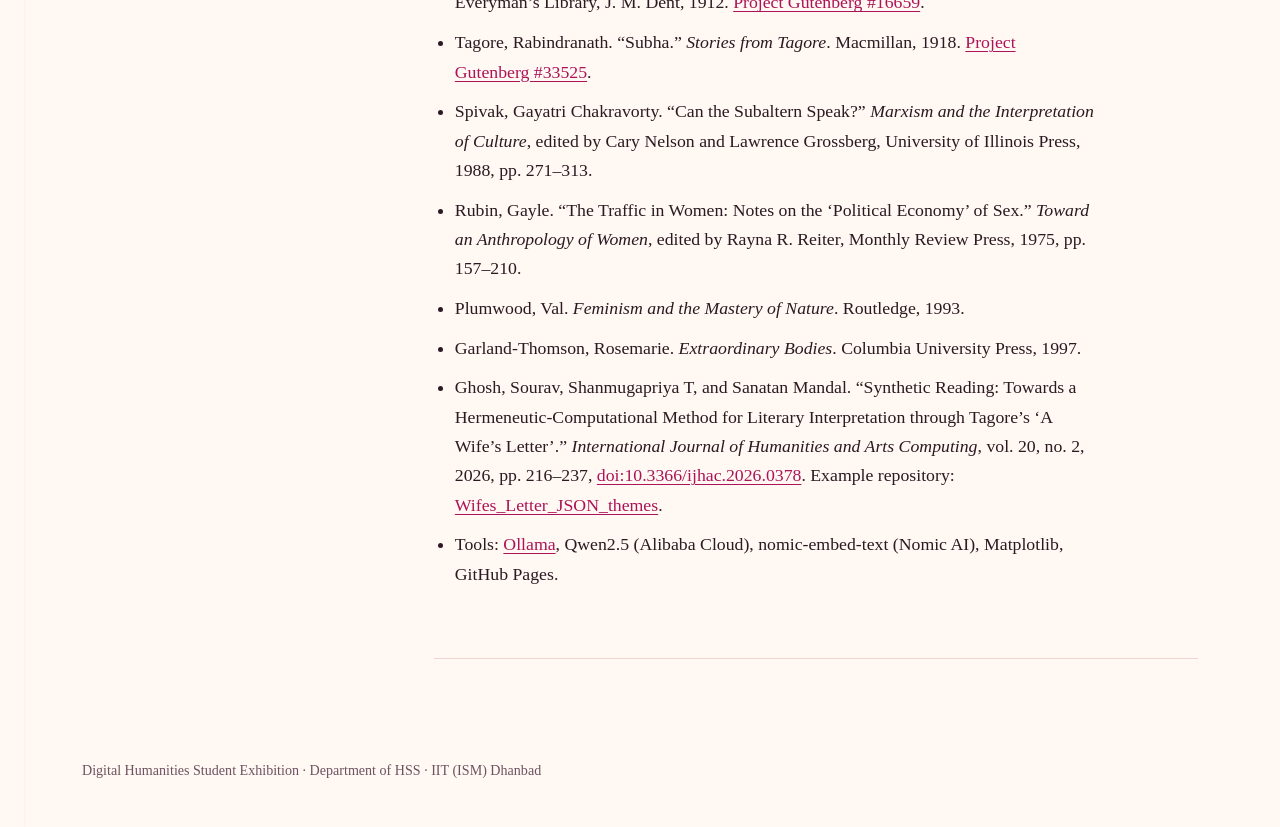
==== commit 52547bbf: "Rename all assignment folders and files to one naming convention; add Bengali, Gujarati and Tamil st" ====
--- a/index.html
+++ b/index.html
@@ -301,7 +301,7 @@
         <section class="hero" aria-labelledby="portfolio-title">
           <p class="label project-kicker">Student portfolio</p>
           <h1 id="portfolio-title">Khushi Jha&rsquo;s Digital Humanities Portfolio</h1>
-          <p class="abstract"><strong>Portfolio introduction.</strong> These four assignments ask what computational methods can and cannot do with Indian languages and literature. They move from preparing Hindi text for NLP, to retrieving Kalidasa&rsquo;s plants and animals with a local RAG pipeline, to a synthetic reading of Tagore&rsquo;s &ldquo;Subha&rdquo; that tests a literary argument with an LLM and visualisation, and finally to writing a SKILL that makes an LLM brief Indian constitutional judgments faithfully. Each exhibition below links to its files on GitHub.</p>
+          <p class="abstract"><strong>Portfolio introduction.</strong> These four assignments ask what computational methods can and cannot do with Indian languages and literature. They move from preparing Hindi, Bengali, Gujarati and Tamil text for NLP, to retrieving Kalidasa&rsquo;s plants and animals with a local RAG pipeline, to a synthetic reading of Tagore&rsquo;s &ldquo;Subha&rdquo; that tests a literary argument with an LLM and visualisation, and finally to writing a SKILL that makes an LLM brief Indian constitutional judgments faithfully. Each exhibition below links to its files on GitHub.</p>
 
           <nav class="contents-nav" aria-label="Assignments on this page">
             <p class="label">On this page</p>
@@ -330,16 +330,33 @@
             <article class="assignment" id="assignment-1" aria-labelledby="assignment-1-title">
               <header>
                 <span class="assignment-index">Assignment 01</span>
-                <h3 id="assignment-1-title">NLP: Indic Stop Words &mdash; Hindi</h3>
+                <h3 id="assignment-1-title">NLP: Indic Stop Words &mdash; Hindi, Bengali, Gujarati and Tamil</h3>
               </header>
-              <p class="assignment-abstract"><strong>Abstract.</strong> Stop words are high-frequency function words that carry little content on their own and are usually removed before keyword extraction, topic modelling or frequency analysis. This file compiles a Hindi (Devanagari script) stop-word list grouped by grammatical category &mdash; conjunctions, pronouns, possessives, postpositions, question words, auxiliary verbs and particles &mdash; with a small function that removes them from a sentence.</p>
-              <p class="assignment-repository">File: <a class="repository-link" href="https://github.com/jha-khushi/digital-humanities-website/blob/main/hindi_stopwords.py" target="_blank" rel="noopener noreferrer">hindi_stopwords.py</a></p>
+              <p class="assignment-abstract"><strong>Abstract.</strong> Stop words are high-frequency function words that carry little content on their own and are usually removed before keyword extraction, topic modelling or frequency analysis. I compiled stop-word lists for four Indic languages in four scripts: Hindi (Devanagari), Bengali (Bengali script) and Gujarati (Gujarati script), which are Indo-Aryan, and Tamil (Tamil script), which is Dravidian. Each list is grouped by grammatical category (conjunctions, pronouns, possessives, postpositions, question words, quantifiers, auxiliary verbs and particles), and each file has a small function that removes the stop words from a sentence.</p>
+              <p class="assignment-repository">Files:
+                <a class="repository-link" href="https://github.com/jha-khushi/digital-humanities-website/blob/main/assignment_01_indic_stopwords/hindi_stopwords.py" target="_blank" rel="noopener noreferrer">hindi_stopwords.py</a> (235 words) &middot;
+                <a class="repository-link" href="https://github.com/jha-khushi/digital-humanities-website/blob/main/assignment_01_indic_stopwords/bengali_stopwords.py" target="_blank" rel="noopener noreferrer">bengali_stopwords.py</a> (210) &middot;
+                <a class="repository-link" href="https://github.com/jha-khushi/digital-humanities-website/blob/main/assignment_01_indic_stopwords/gujarati_stopwords.py" target="_blank" rel="noopener noreferrer">gujarati_stopwords.py</a> (196) &middot;
+                <a class="repository-link" href="https://github.com/jha-khushi/digital-humanities-website/blob/main/assignment_01_indic_stopwords/tamil_stopwords.py" target="_blank" rel="noopener noreferrer">tamil_stopwords.py</a> (179)
+              </p>
               <div class="assignment-body">
                 <p class="edit-callout">Visible assignment work</p>
-                <p><strong>Sample from the list</strong> (235 words in total):</p>
-                <p lang="hi">और &middot; या &middot; लेकिन &middot; क्योंकि &middot; मैं &middot; हम &middot; वह &middot; यह &middot; मेरा &middot; उनका &middot; अपना &middot; का &middot; की &middot; के &middot; में &middot; से &middot; ने &middot; को &middot; क्या &middot; कौन &middot; है &middot; था &middot; नहीं &middot; भी</p>
-                <p><strong>Example.</strong> Removing stop words from <span lang="hi">&ldquo;मैं आज अपने दोस्त के साथ बाज़ार गई और वहाँ से किताबें खरीदीं&rdquo;</span> (&ldquo;Today I went to the market with my friend and bought books there&rdquo;) leaves only the content words <span lang="hi">&ldquo;दोस्त बाज़ार किताबें खरीदीं&rdquo;</span> (friend, market, books, bought).</p>
-                <p><strong>Limitations.</strong> Hindi spelling varies (<span lang="hi">गए / गये</span>, <span lang="hi">नहीं / नही</span>), so common variants are listed together. Negation words such as <span lang="hi">नहीं</span> change meaning, so they should be kept for tasks like sentiment analysis.</p>
+                <p><strong>A sample from each list:</strong></p>
+                <ul>
+                  <li>Hindi: <span lang="hi">और &middot; लेकिन &middot; मैं &middot; वह &middot; का &middot; में &middot; से &middot; क्या &middot; है &middot; नहीं</span></li>
+                  <li>Bengali: <span lang="bn">এবং &middot; কিন্তু &middot; আমি &middot; সে &middot; থেকে &middot; জন্য &middot; কী &middot; আছে &middot; ছিল &middot; না</span></li>
+                  <li>Gujarati: <span lang="gu">અને &middot; પરંતુ &middot; હું &middot; તે &middot; માં &middot; થી &middot; શું &middot; છે &middot; હતું &middot; નથી</span></li>
+                  <li>Tamil: <span lang="ta">மற்றும் &middot; ஆனால் &middot; நான் &middot; அவர் &middot; இந்த &middot; பற்றி &middot; என்ன &middot; உள்ளது &middot; இல்லை</span></li>
+                </ul>
+                <p><strong>Example.</strong> The same sentence, &ldquo;Today I went to the market with my friend and bought books there&rdquo;, before and after removing stop words:</p>
+                <ul>
+                  <li>Hindi: <span lang="hi">मैं आज अपने दोस्त के साथ बाज़ार गई और वहाँ से किताबें खरीदीं &rarr; दोस्त बाज़ार किताबें खरीदीं</span></li>
+                  <li>Bengali: <span lang="bn">আমি আজ বন্ধুর সঙ্গে বাজারে গিয়েছিলাম এবং সেখানে কিছু বই কিনলাম &rarr; বন্ধুর বাজারে গিয়েছিলাম বই কিনলাম</span></li>
+                  <li>Gujarati: <span lang="gu">હું આજે મારા મિત્ર સાથે બજારમાં ગઈ અને ત્યાંથી પુસ્તકો ખરીદ્યાં &rarr; મિત્ર બજારમાં ત્યાંથી પુસ્તકો ખરીદ્યાં</span></li>
+                  <li>Tamil: <span lang="ta">நான் இன்று என் நண்பருடன் சந்தைக்குச் சென்றேன் மற்றும் அங்கு சில புத்தகங்கள் வாங்கினேன் &rarr; நண்பருடன் சந்தைக்குச் சென்றேன் புத்தகங்கள் வாங்கினேன்</span></li>
+                </ul>
+                <p><strong>What comparing the languages showed.</strong> A stop-word list works best where grammar words stand apart from content words. In Hindi, postpositions are written as separate words (<span lang="hi">दोस्त के साथ</span>), so they are removed cleanly. In Bengali and Gujarati, case endings are often joined to the noun (<span lang="bn">বাজারে</span>, <span lang="gu">બજારમાં</span>, &ldquo;in the market&rdquo;). In Tamil, which is agglutinative, &ldquo;with my friend&rdquo; is one word (<span lang="ta">நண்பருடன்</span>). For these languages a list catches only the free-standing words, and fuller cleaning needs a stemmer or morphological analyser.</p>
+                <p><strong>Limitations.</strong> Spelling varies (<span lang="hi">गए / गये</span>, <span lang="bn">কখনো / কখনও</span>), so common variants are listed together. The Bengali, Gujarati and Tamil files normalise text to Unicode NFC, because the same letter can be typed in two ways. Negation words such as <span lang="hi">नहीं</span>, <span lang="bn">না</span>, <span lang="gu">નથી</span> and <span lang="ta">இல்லை</span> change meaning, so they should be kept for tasks like sentiment analysis.</p>
               </div>
             </article>
 
@@ -349,14 +366,14 @@
                 <h3 id="assignment-2-title">Extraction of Indian Cultural Elements Using RAG: Flora and Fauna in Kalidasa</h3>
               </header>
               <p class="assignment-abstract"><strong>Abstract.</strong> Kalidasa&rsquo;s poetry and drama are famous for their dense natural world: hermitage groves, seasonal flowers and the birds of Sanskrit convention. Using a Retrieval-Augmented Generation (RAG) pipeline that runs entirely on a local machine, I built a repository of Kalidasa&rsquo;s seven works in Arthur W. Ryder&rsquo;s public-domain translation, retrieved the passages most relevant to plants and animals, and had a local LLM extract their names. Every name was checked against its source passage and validated, giving 28 plants and 29 animals.</p>
-              <p class="assignment-repository">Result file: <a class="repository-link" href="https://github.com/jha-khushi/digital-humanities-website/blob/main/02_rag_flora_fauna/flora_fauna.py" target="_blank" rel="noopener noreferrer">flora_fauna.py</a></p>
+              <p class="assignment-repository">Result file: <a class="repository-link" href="https://github.com/jha-khushi/digital-humanities-website/blob/main/assignment_02_rag_flora_fauna/flora_fauna.py" target="_blank" rel="noopener noreferrer">flora_fauna.py</a></p>
               <p class="assignment-repository">Pipeline:
-                <a class="repository-link" href="https://github.com/jha-khushi/digital-humanities-website/blob/main/02_rag_flora_fauna/corpus/kalidasa_shakuntala_and_other_works.txt" target="_blank" rel="noopener noreferrer">corpus (Kalidasa, tr. Ryder)</a> &middot;
-                <a class="repository-link" href="https://github.com/jha-khushi/digital-humanities-website/blob/main/02_rag_flora_fauna/preprocess.py" target="_blank" rel="noopener noreferrer">preprocess.py</a> &middot;
-                <a class="repository-link" href="https://github.com/jha-khushi/digital-humanities-website/blob/main/02_rag_flora_fauna/rag_pipeline.py" target="_blank" rel="noopener noreferrer">rag_pipeline.py</a> &middot;
-                <a class="repository-link" href="https://github.com/jha-khushi/digital-humanities-website/blob/main/02_rag_flora_fauna/validate_results.py" target="_blank" rel="noopener noreferrer">validate_results.py</a> &middot;
-                <a class="repository-link" href="https://github.com/jha-khushi/digital-humanities-website/blob/main/02_rag_flora_fauna/make_flora_fauna.py" target="_blank" rel="noopener noreferrer">make_flora_fauna.py</a> &middot;
-                <a class="repository-link" href="https://github.com/jha-khushi/digital-humanities-website/blob/main/02_rag_flora_fauna/results/validated.json" target="_blank" rel="noopener noreferrer">validated.json</a> (each name with its evidence sentence)
+                <a class="repository-link" href="https://github.com/jha-khushi/digital-humanities-website/blob/main/assignment_02_rag_flora_fauna/corpus/kalidasa_shakuntala_and_other_works.txt" target="_blank" rel="noopener noreferrer">corpus (Kalidasa, tr. Ryder)</a> &middot;
+                <a class="repository-link" href="https://github.com/jha-khushi/digital-humanities-website/blob/main/assignment_02_rag_flora_fauna/preprocess.py" target="_blank" rel="noopener noreferrer">preprocess.py</a> &middot;
+                <a class="repository-link" href="https://github.com/jha-khushi/digital-humanities-website/blob/main/assignment_02_rag_flora_fauna/rag_pipeline.py" target="_blank" rel="noopener noreferrer">rag_pipeline.py</a> &middot;
+                <a class="repository-link" href="https://github.com/jha-khushi/digital-humanities-website/blob/main/assignment_02_rag_flora_fauna/validate_results.py" target="_blank" rel="noopener noreferrer">validate_results.py</a> &middot;
+                <a class="repository-link" href="https://github.com/jha-khushi/digital-humanities-website/blob/main/assignment_02_rag_flora_fauna/make_flora_fauna.py" target="_blank" rel="noopener noreferrer">make_flora_fauna.py</a> &middot;
+                <a class="repository-link" href="https://github.com/jha-khushi/digital-humanities-website/blob/main/assignment_02_rag_flora_fauna/results/validated.json" target="_blank" rel="noopener noreferrer">validated.json</a> (each name with its evidence sentence)
               </p>
               <div class="assignment-body">
                 <p class="edit-callout">Visible assignment work</p>
@@ -375,28 +392,28 @@
               </header>
               <p class="assignment-abstract"><strong>Abstract.</strong> &ldquo;Subha&rdquo; is the story of a mute village girl whose family treats her as a &ldquo;silent weight&rdquo; and finally marries her off without revealing her muteness. After a partial reading of 20% of the story, I asked how the text makes speech the condition for being recognised as a feeling person, and where Subha&rsquo;s own language goes when no human hears it. A local LLM extracted expressions along four dimensions (voice and silence, nature and non-human kinship, social and patriarchal structure, affect) across three stages of the story. The visualisation shows that Subha&rsquo;s language lives with the river and the cows, and that this vocabulary vanishes the moment marriage takes her to Calcutta, where the language of value, inspection and exchange takes over.</p>
               <p class="assignment-repository">Files:
-                <a class="repository-link" href="https://github.com/jha-khushi/digital-humanities-website/blob/main/03_synthetic_reading/subha.txt" target="_blank" rel="noopener noreferrer">subha.txt</a> (corpus) &middot;
-                <a class="repository-link" href="https://github.com/jha-khushi/digital-humanities-website/blob/main/03_synthetic_reading/partial_reading.txt" target="_blank" rel="noopener noreferrer">partial_reading.txt</a> &middot;
-                <a class="repository-link" href="https://github.com/jha-khushi/digital-humanities-website/blob/main/03_synthetic_reading/initial_impression.md" target="_blank" rel="noopener noreferrer">initial_impression.md</a> &middot;
-                <a class="repository-link" href="https://github.com/jha-khushi/digital-humanities-website/blob/main/03_synthetic_reading/prompt.txt" target="_blank" rel="noopener noreferrer">prompt.txt</a> &middot;
-                <a class="repository-link" href="https://github.com/jha-khushi/digital-humanities-website/blob/main/03_synthetic_reading/Subha_Themes.py" target="_blank" rel="noopener noreferrer">Subha_Themes.py</a> (extracted themes) &middot;
-                <a class="repository-link" href="https://github.com/jha-khushi/digital-humanities-website/blob/main/03_synthetic_reading/visualise.py" target="_blank" rel="noopener noreferrer">visualise.py</a> &middot;
-                <a class="repository-link" href="https://github.com/jha-khushi/digital-humanities-website/blob/main/03_synthetic_reading/interpretation.md" target="_blank" rel="noopener noreferrer">interpretation.md</a>
+                <a class="repository-link" href="https://github.com/jha-khushi/digital-humanities-website/blob/main/assignment_03_synthetic_reading/subha.txt" target="_blank" rel="noopener noreferrer">subha.txt</a> (corpus) &middot;
+                <a class="repository-link" href="https://github.com/jha-khushi/digital-humanities-website/blob/main/assignment_03_synthetic_reading/partial_reading.txt" target="_blank" rel="noopener noreferrer">partial_reading.txt</a> &middot;
+                <a class="repository-link" href="https://github.com/jha-khushi/digital-humanities-website/blob/main/assignment_03_synthetic_reading/initial_impression.md" target="_blank" rel="noopener noreferrer">initial_impression.md</a> &middot;
+                <a class="repository-link" href="https://github.com/jha-khushi/digital-humanities-website/blob/main/assignment_03_synthetic_reading/prompt.txt" target="_blank" rel="noopener noreferrer">prompt.txt</a> &middot;
+                <a class="repository-link" href="https://github.com/jha-khushi/digital-humanities-website/blob/main/assignment_03_synthetic_reading/subha_themes.py" target="_blank" rel="noopener noreferrer">subha_themes.py</a> (extracted themes) &middot;
+                <a class="repository-link" href="https://github.com/jha-khushi/digital-humanities-website/blob/main/assignment_03_synthetic_reading/visualise.py" target="_blank" rel="noopener noreferrer">visualise.py</a> &middot;
+                <a class="repository-link" href="https://github.com/jha-khushi/digital-humanities-website/blob/main/assignment_03_synthetic_reading/interpretation.md" target="_blank" rel="noopener noreferrer">interpretation.md</a>
               </p>
               <div class="assignment-body">
                 <p class="edit-callout">Visible assignment work</p>
                 <p><strong>Method (seven steps).</strong> (1) Partial reading: the story&rsquo;s 118 sentences were split into three equal parts and only 20% of each was read (first, random, last). (2) Initial impression and research problem, with frameworks from Spivak, ecofeminism and disability studies. (3) The full text was uploaded and cleaned. (4) A detailed prompt was written. (5) A local LLM (qwen2.5:7b via Ollama) extracted expressions, which were checked against the text and then annotated by the author. (6) Python visualisations. (7) Interpretation.</p>
                 <p><strong>Statement tested:</strong> as the story moves from Chandipur to Calcutta, the vocabulary of nature and non-human kinship gives way to the vocabulary of social and patriarchal structure.</p>
                 <figure>
-                  <img src="03_synthetic_reading/figures/theme_trace.png" alt="Line chart of four vocabulary dimensions across the 118 sentences of Subha. Voice and nature peak together late in Stage I; social structure surges with the marriage talk at the end of Stage II and peaks in Stage III, where the nature line falls to zero after the farewell to the river and cows." loading="lazy">
+                  <img src="assignment_03_synthetic_reading/figures/theme_trace.png" alt="Line chart of four vocabulary dimensions across the 118 sentences of Subha. Voice and nature peak together late in Stage I; social structure surges with the marriage talk at the end of Stage II and peaks in Stage III, where the nature line falls to zero after the farewell to the river and cows." loading="lazy">
                   <figcaption>Where each dimension&rsquo;s vocabulary occurs, sentence by sentence (9-sentence moving average).</figcaption>
                 </figure>
                 <figure>
-                  <img src="03_synthetic_reading/figures/theme_heatmap.png" alt="Heat map of expressions per dimension and stage: voice 18, 13, 11; nature 13, 8, 9; social structure 12, 8, 17; affect 10, 12, 10." loading="lazy">
+                  <img src="assignment_03_synthetic_reading/figures/theme_heatmap.png" alt="Heat map of expressions per dimension and stage: voice 18, 13, 11; nature 13, 8, 9; social structure 12, 8, 17; affect 10, 12, 10." loading="lazy">
                   <figcaption>Number of extracted expressions per dimension and stage.</figcaption>
                 </figure>
                 <p><strong>Findings.</strong> Voice and nature peak together where &ldquo;there were only dumb Nature and a dumb girl&rdquo;: the cows &ldquo;understood her gentle murmuring better than all speech&rdquo;. Nature returns once as farewell to her &ldquo;dear river&rdquo; and to &ldquo;earth, her strong silent mother&rdquo;, then drops to zero in the Calcutta section. There social structure peaks: she is inspected, found to be a &ldquo;useful possession&rdquo; and &ldquo;delivered over&hellip; into another&rsquo;s hands&rdquo;. Her voice survives only as tears and gaze that &ldquo;no one understood&rdquo;.</p>
-                <p><strong>Interpretation.</strong> Read with Spivak&rsquo;s &ldquo;Can the Subaltern Speak?&rdquo;, Subha&rsquo;s problem is not that she cannot speak but that no structure exists to hear her: &ldquo;because she did not speak, therefore she did not feel&rdquo; is epistemic violence. Gayle Rubin&rsquo;s &ldquo;traffic in women&rdquo; explains the commercial vocabulary of the marriage, and ecofeminism (Plumwood) shows the double edge of her bond with nature: it sustains her, yet she ends as &ldquo;a stricken doe&rdquo; before &ldquo;the hunter&rsquo;s face&rdquo;. The full argument, limitations and works cited are in <a href="https://github.com/jha-khushi/digital-humanities-website/blob/main/03_synthetic_reading/interpretation.md" target="_blank" rel="noopener noreferrer">interpretation.md</a>.</p>
+                <p><strong>Interpretation.</strong> Read with Spivak&rsquo;s &ldquo;Can the Subaltern Speak?&rdquo;, Subha&rsquo;s problem is not that she cannot speak but that no structure exists to hear her: &ldquo;because she did not speak, therefore she did not feel&rdquo; is epistemic violence. Gayle Rubin&rsquo;s &ldquo;traffic in women&rdquo; explains the commercial vocabulary of the marriage, and ecofeminism (Plumwood) shows the double edge of her bond with nature: it sustains her, yet she ends as &ldquo;a stricken doe&rdquo; before &ldquo;the hunter&rsquo;s face&rdquo;. The full argument, limitations and works cited are in <a href="https://github.com/jha-khushi/digital-humanities-website/blob/main/assignment_03_synthetic_reading/interpretation.md" target="_blank" rel="noopener noreferrer">interpretation.md</a>.</p>
               </div>
             </article>
 
@@ -406,7 +423,7 @@
                 <h3 id="assignment-4-title">Creating a SKILL for an LLM: Indian Case-Brief Writer</h3>
               </header>
               <p class="assignment-abstract"><strong>Abstract.</strong> A SKILL file is a set of Markdown instructions that turns a general-purpose LLM into a reliable assistant for one specific task. This skill teaches an LLM to write structured case briefs of Indian Supreme Court and High Court judgments, especially fundamental-rights cases such as the privacy line from <em>Kharak Singh</em> to <em>Govind</em> and <em>R. Rajagopal</em>. It requires the model to work only from the judgment text supplied, to separate the <em>ratio decidendi</em> from <em>obiter dicta</em> and majority from dissent, and to quote and cite nothing that is not in that text.</p>
-              <p class="assignment-repository">File: <a class="repository-link" href="https://github.com/jha-khushi/digital-humanities-website/blob/main/04_skill/SKILL.md" target="_blank" rel="noopener noreferrer">SKILL.md</a></p>
+              <p class="assignment-repository">File: <a class="repository-link" href="https://github.com/jha-khushi/digital-humanities-website/blob/main/assignment_04_skill/SKILL.md" target="_blank" rel="noopener noreferrer">SKILL.md</a></p>
               <div class="assignment-body">
                 <p class="edit-callout">Visible assignment work</p>
                 <p><strong>Name of the work:</strong> writing citation-faithful case briefs of Indian constitutional-law judgments.</p>
@@ -432,10 +449,10 @@
             <span class="section-number" aria-hidden="true">02</span>
             <h2 id="reflection-heading">Portfolio reflection</h2>
           </div>
-          <p>The same lesson ran through all four assignments: a language model is a fast reader but not a reliable one, and digital humanities work is mostly the design of checks around it. The Hindi stop-word list had to decide where grammar ends and meaning begins (negation words carry sentiment). The RAG pipeline produced 165 &ldquo;plants and animals&rdquo;, of which only 101 were real; the rest showed how closely Kalidasa ties nature to ornament and ritual. In &ldquo;Subha&rdquo;, the model&rsquo;s first run collapsed, and the extracted categories were only meaningful after I annotated them against the text and my own research question. The SKILL for legal briefs turned these lessons into instructions: work only from the source, separate reporting from interpretation, and never invent a citation. Computation helped me see patterns, such as nature&rsquo;s vocabulary vanishing when Subha reaches Calcutta, but interpretation still needed theory and close reading.</p>
+          <p>The same lesson ran through all four assignments: a language model is a fast reader but not a reliable one, and digital humanities work is mostly the design of checks around it. The stop-word lists had to decide where grammar ends and meaning begins (negation words carry sentiment). The RAG pipeline produced 165 &ldquo;plants and animals&rdquo;, of which only 101 were real; the rest showed how closely Kalidasa ties nature to ornament and ritual. In &ldquo;Subha&rdquo;, the model&rsquo;s first run collapsed, and the extracted categories were only meaningful after I annotated them against the text and my own research question. The SKILL for legal briefs turned these lessons into instructions: work only from the source, separate reporting from interpretation, and never invent a citation. Computation helped me see patterns, such as nature&rsquo;s vocabulary vanishing when Subha reaches Calcutta, but interpretation still needed theory and close reading.</p>
           <details>
             <summary>Optional: methods note</summary>
-            <p>Tools: Python 3, Ollama running <code>qwen2.5:7b</code> and <code>nomic-embed-text</code> locally (no text was sent to a cloud service), NumPy and Matplotlib, GitHub Pages. All literary texts are public domain (Project Gutenberg). Every LLM output was checked automatically against the source text, and every manual correction is recorded in the code (<code>validate_results.py</code>, <code>Subha_Themes.py</code>). Failed runs are kept for transparency.</p>
+            <p>Tools: Python 3, Ollama running <code>qwen2.5:7b</code> and <code>nomic-embed-text</code> locally (no text was sent to a cloud service), NumPy and Matplotlib, GitHub Pages. All literary texts are public domain (Project Gutenberg). Every LLM output was checked automatically against the source text, and every manual correction is recorded in the code (<code>validate_results.py</code>, <code>subha_themes.py</code>). Failed runs are kept for transparency.</p>
           </details>
         </section>
 
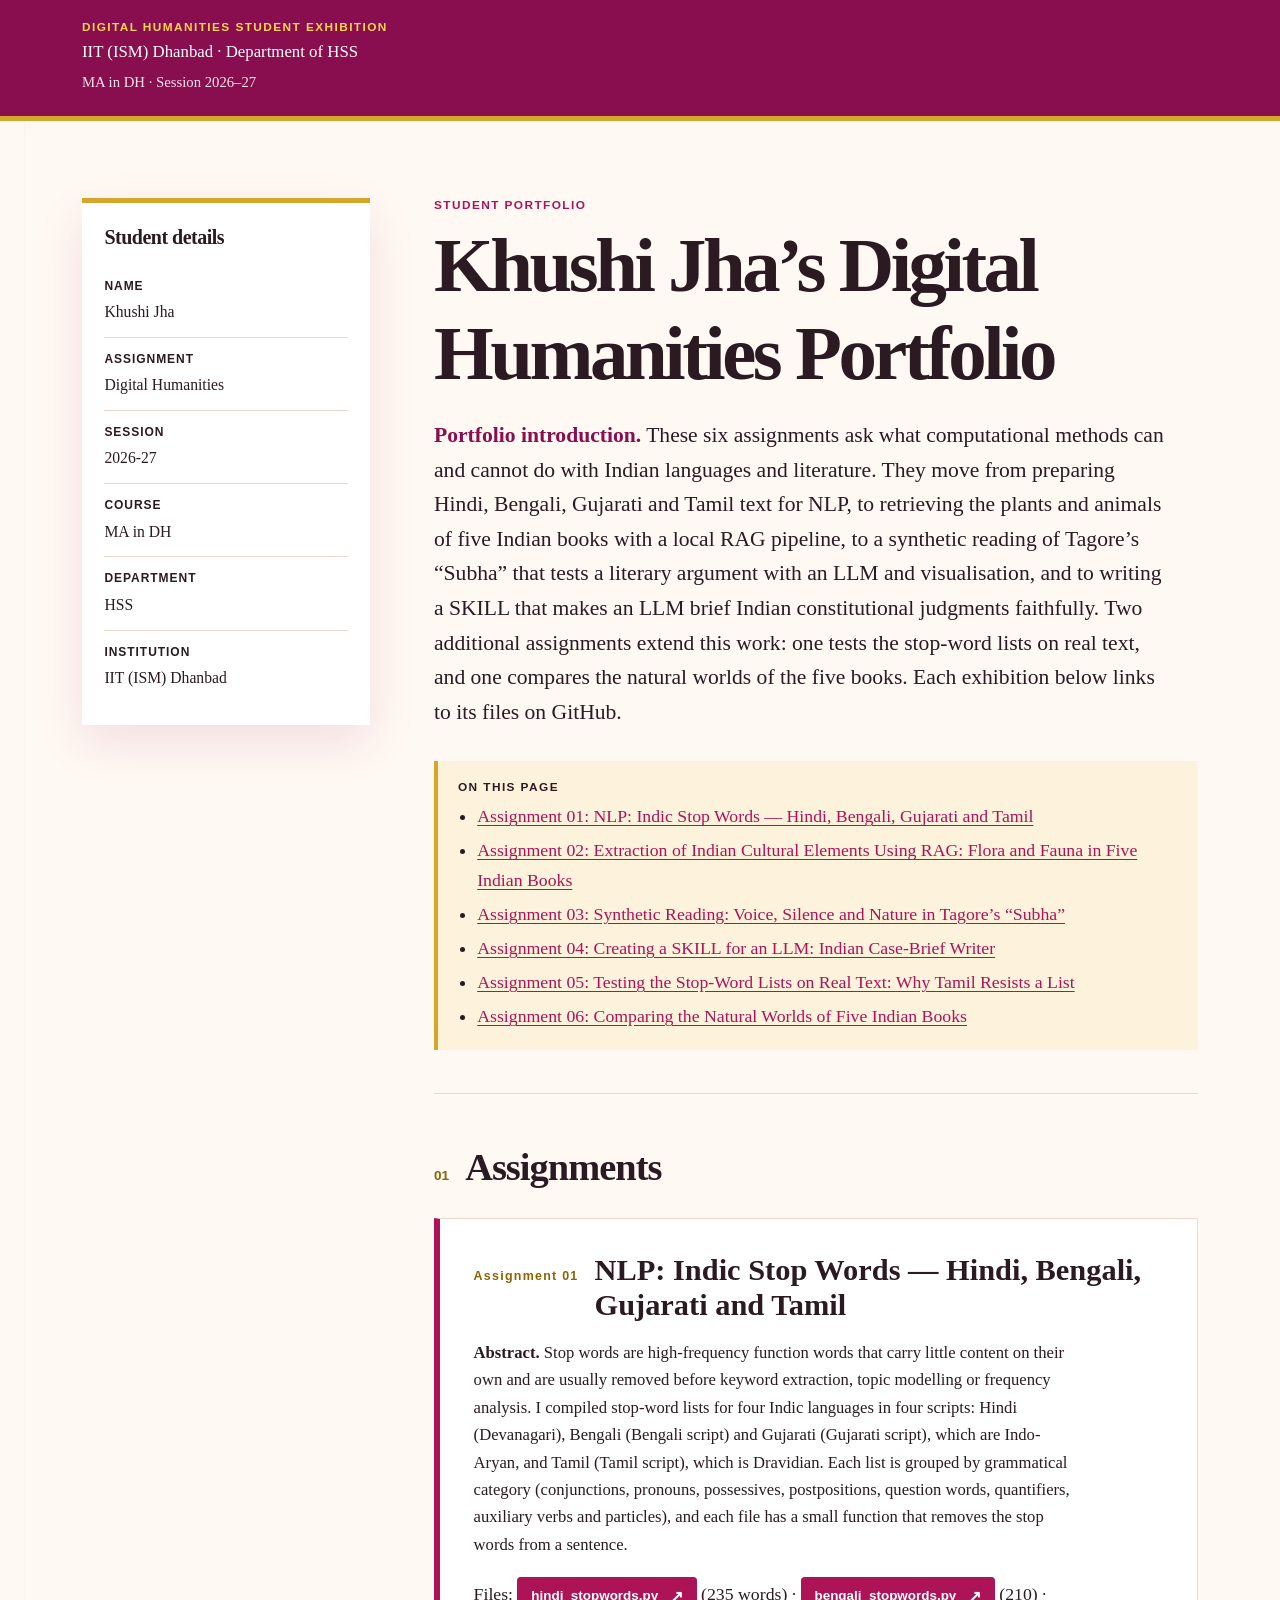
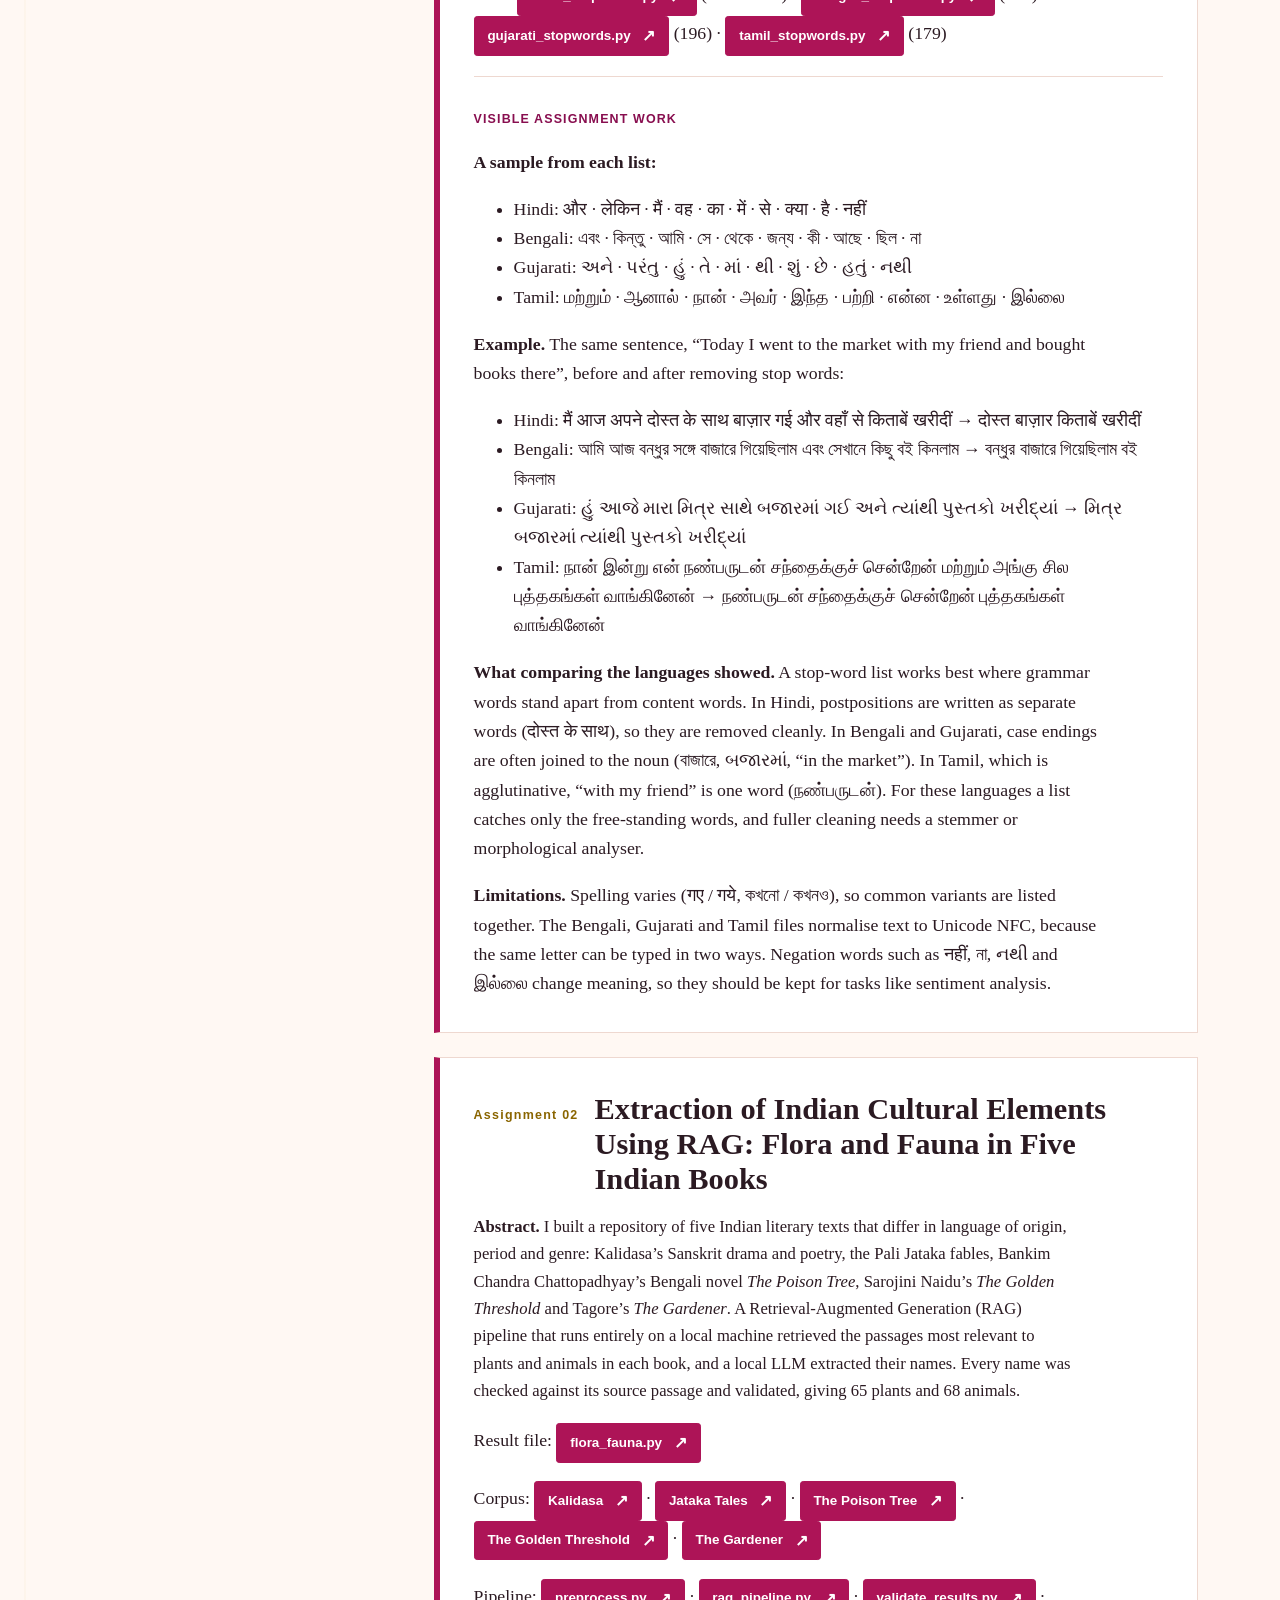
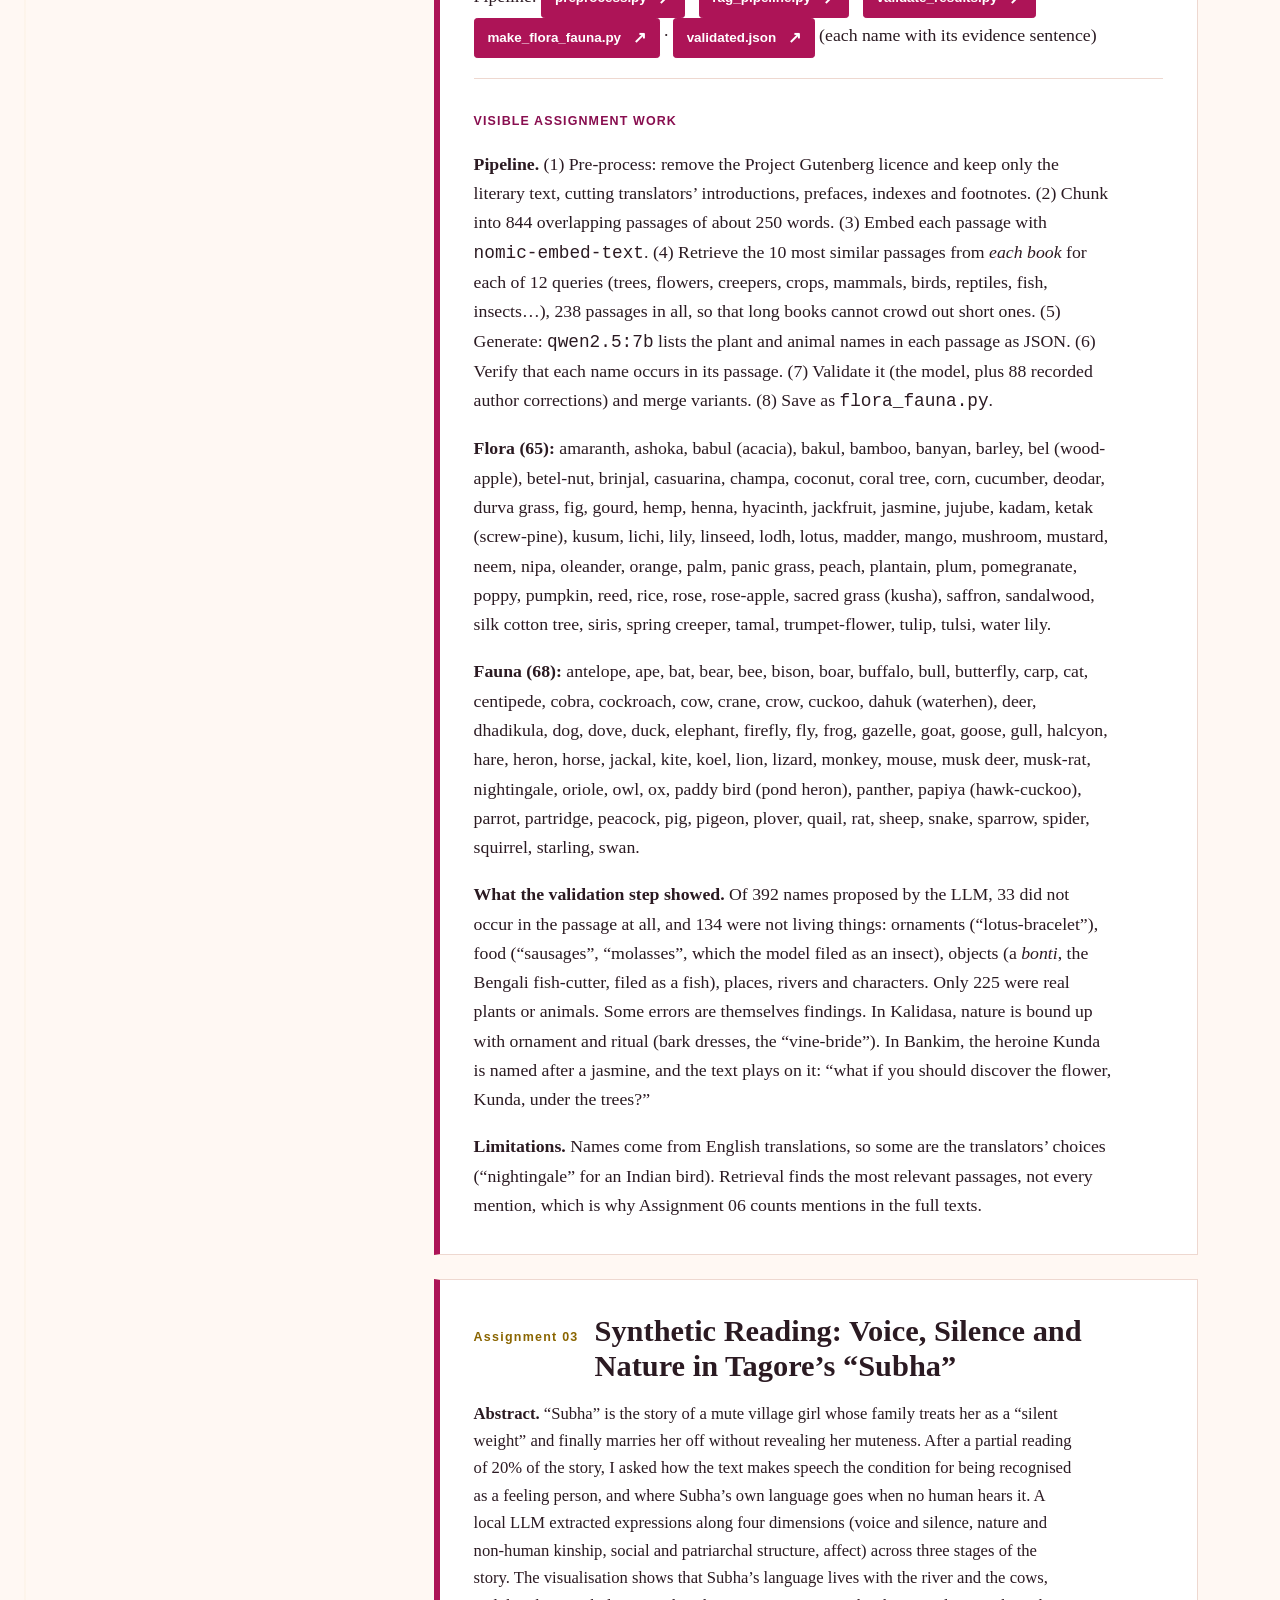
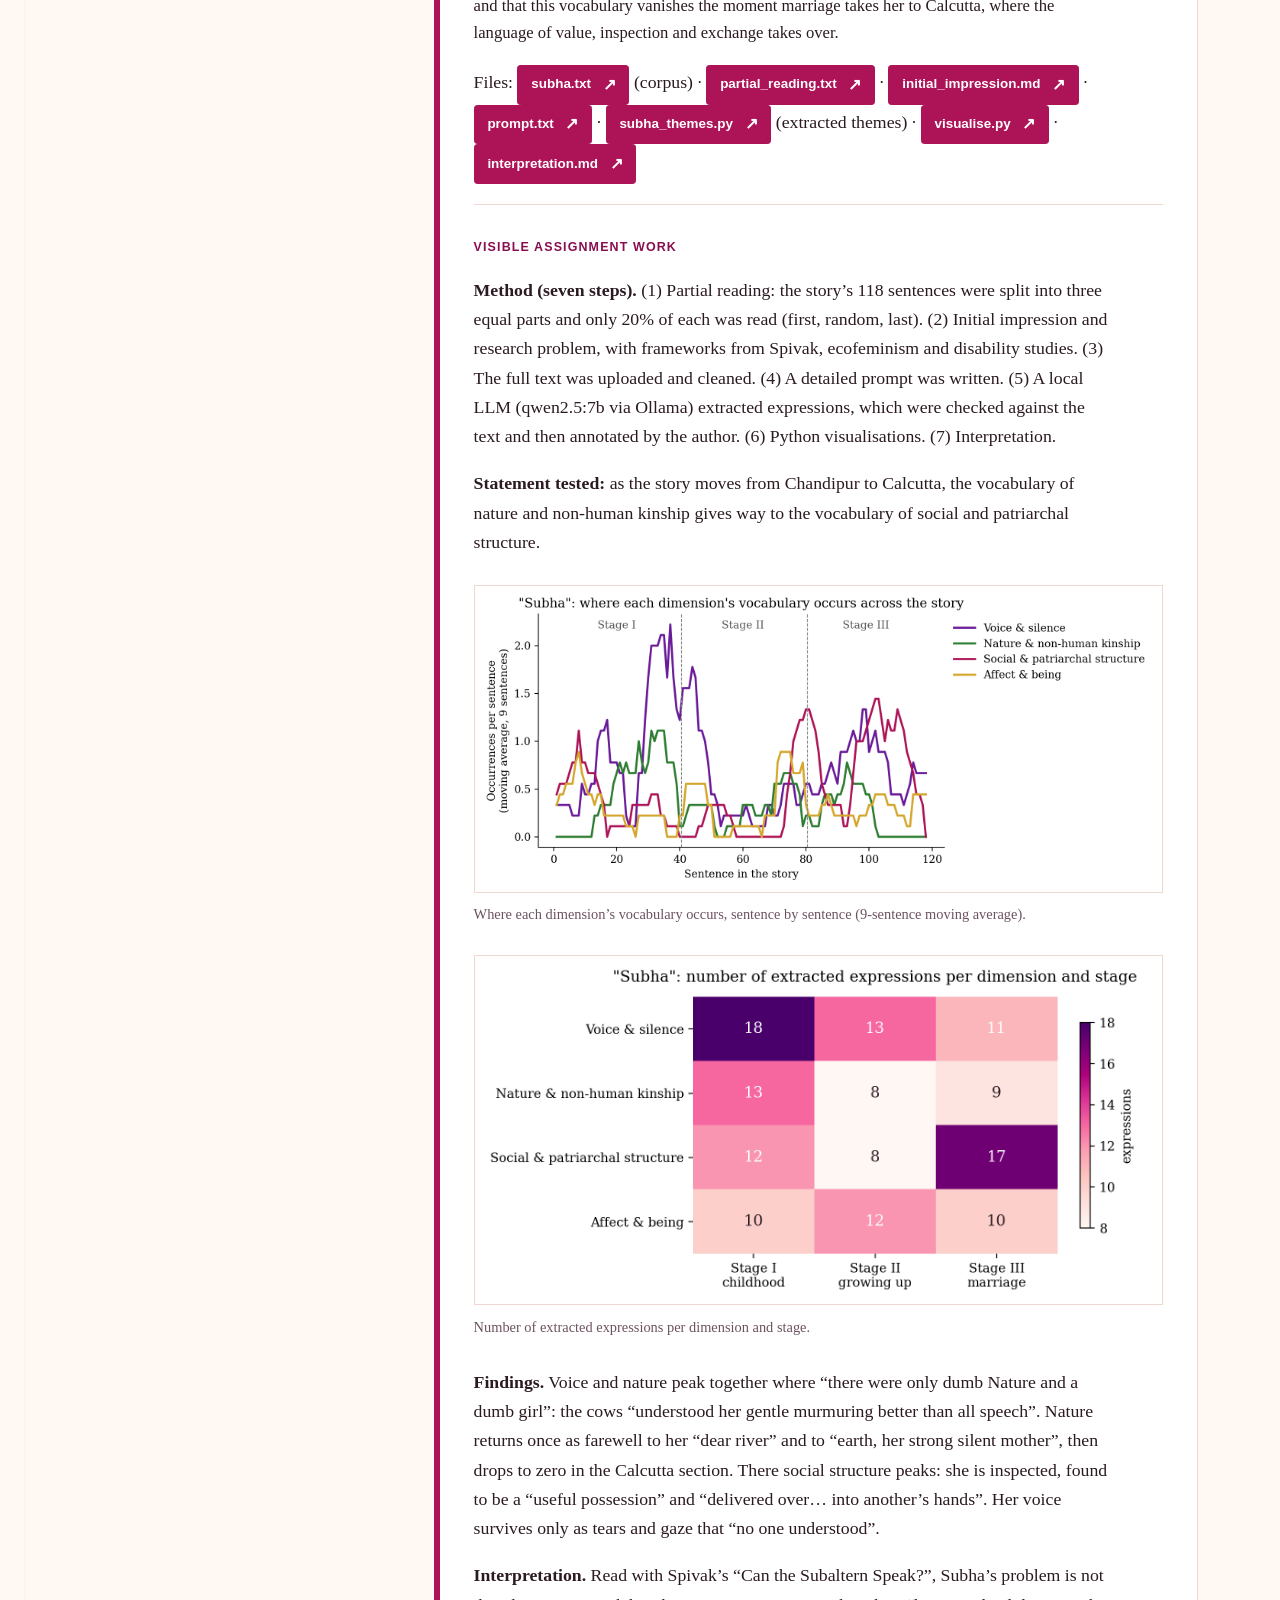
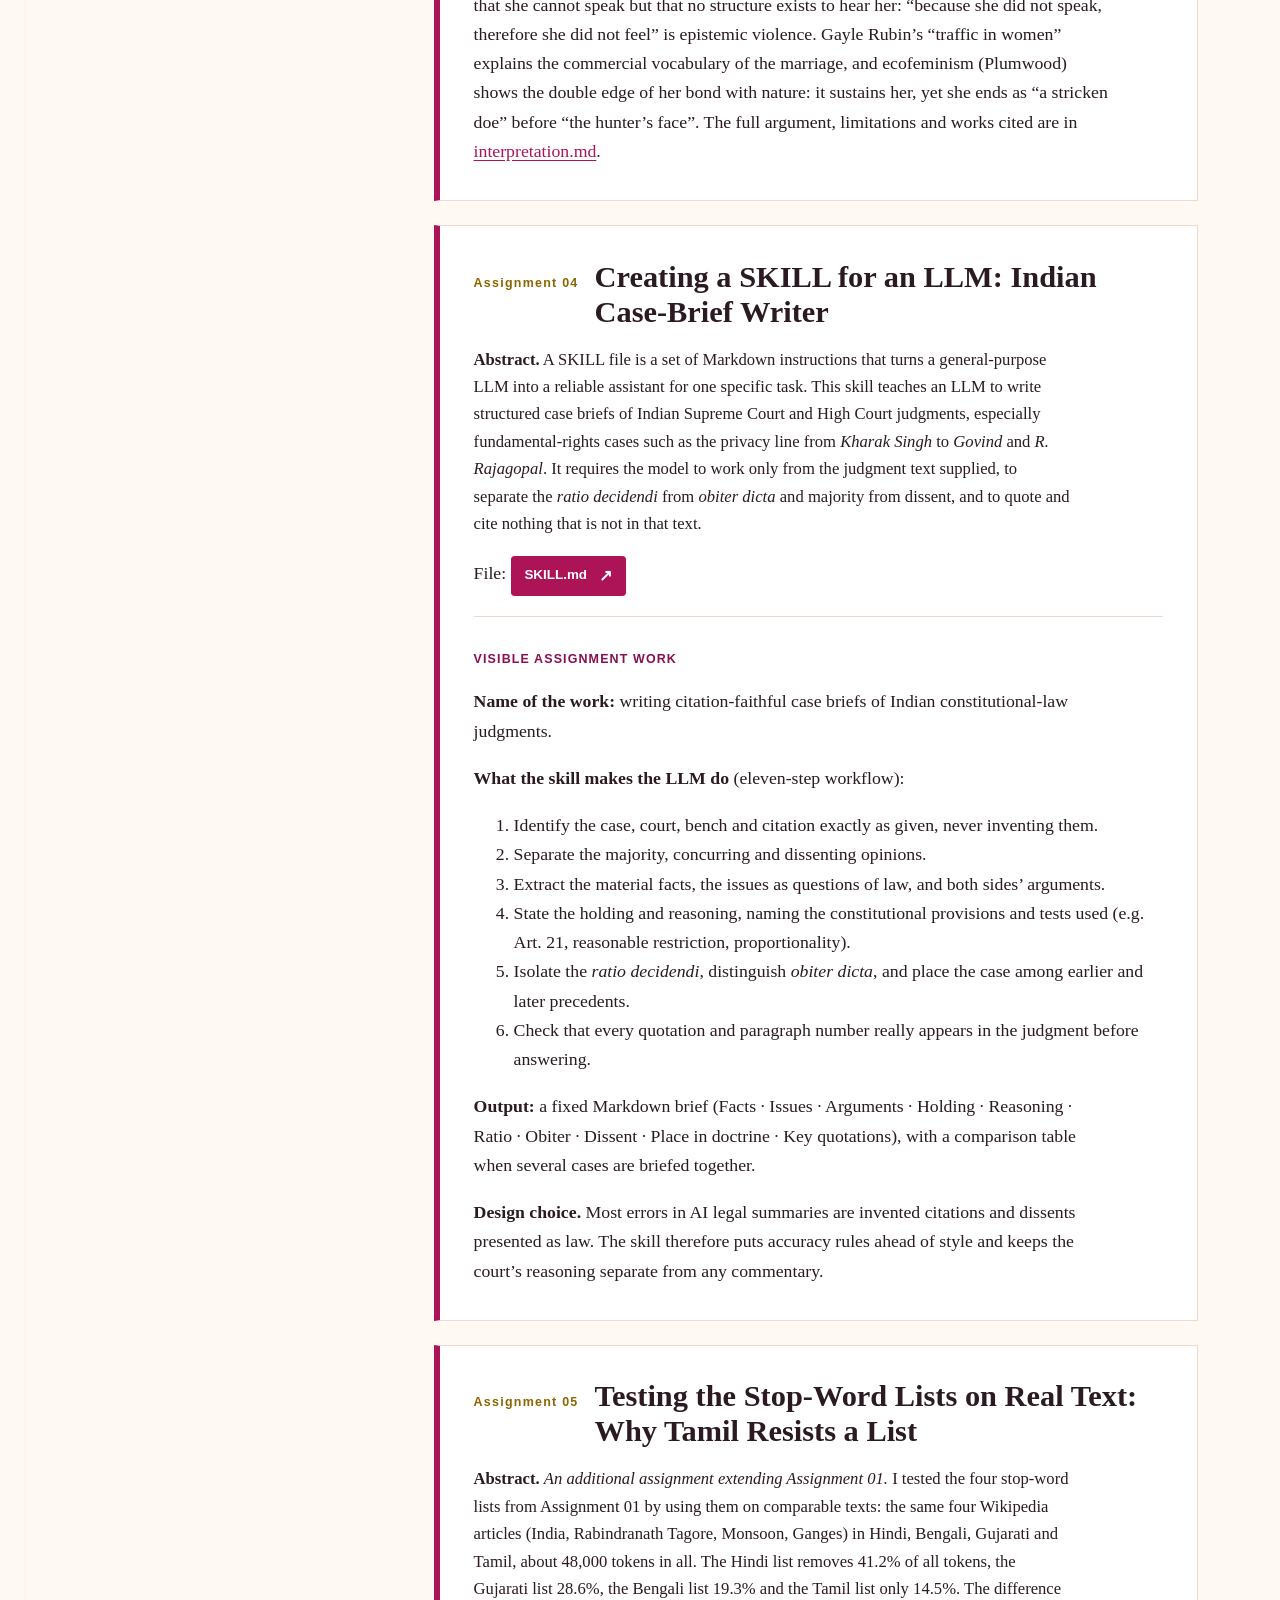
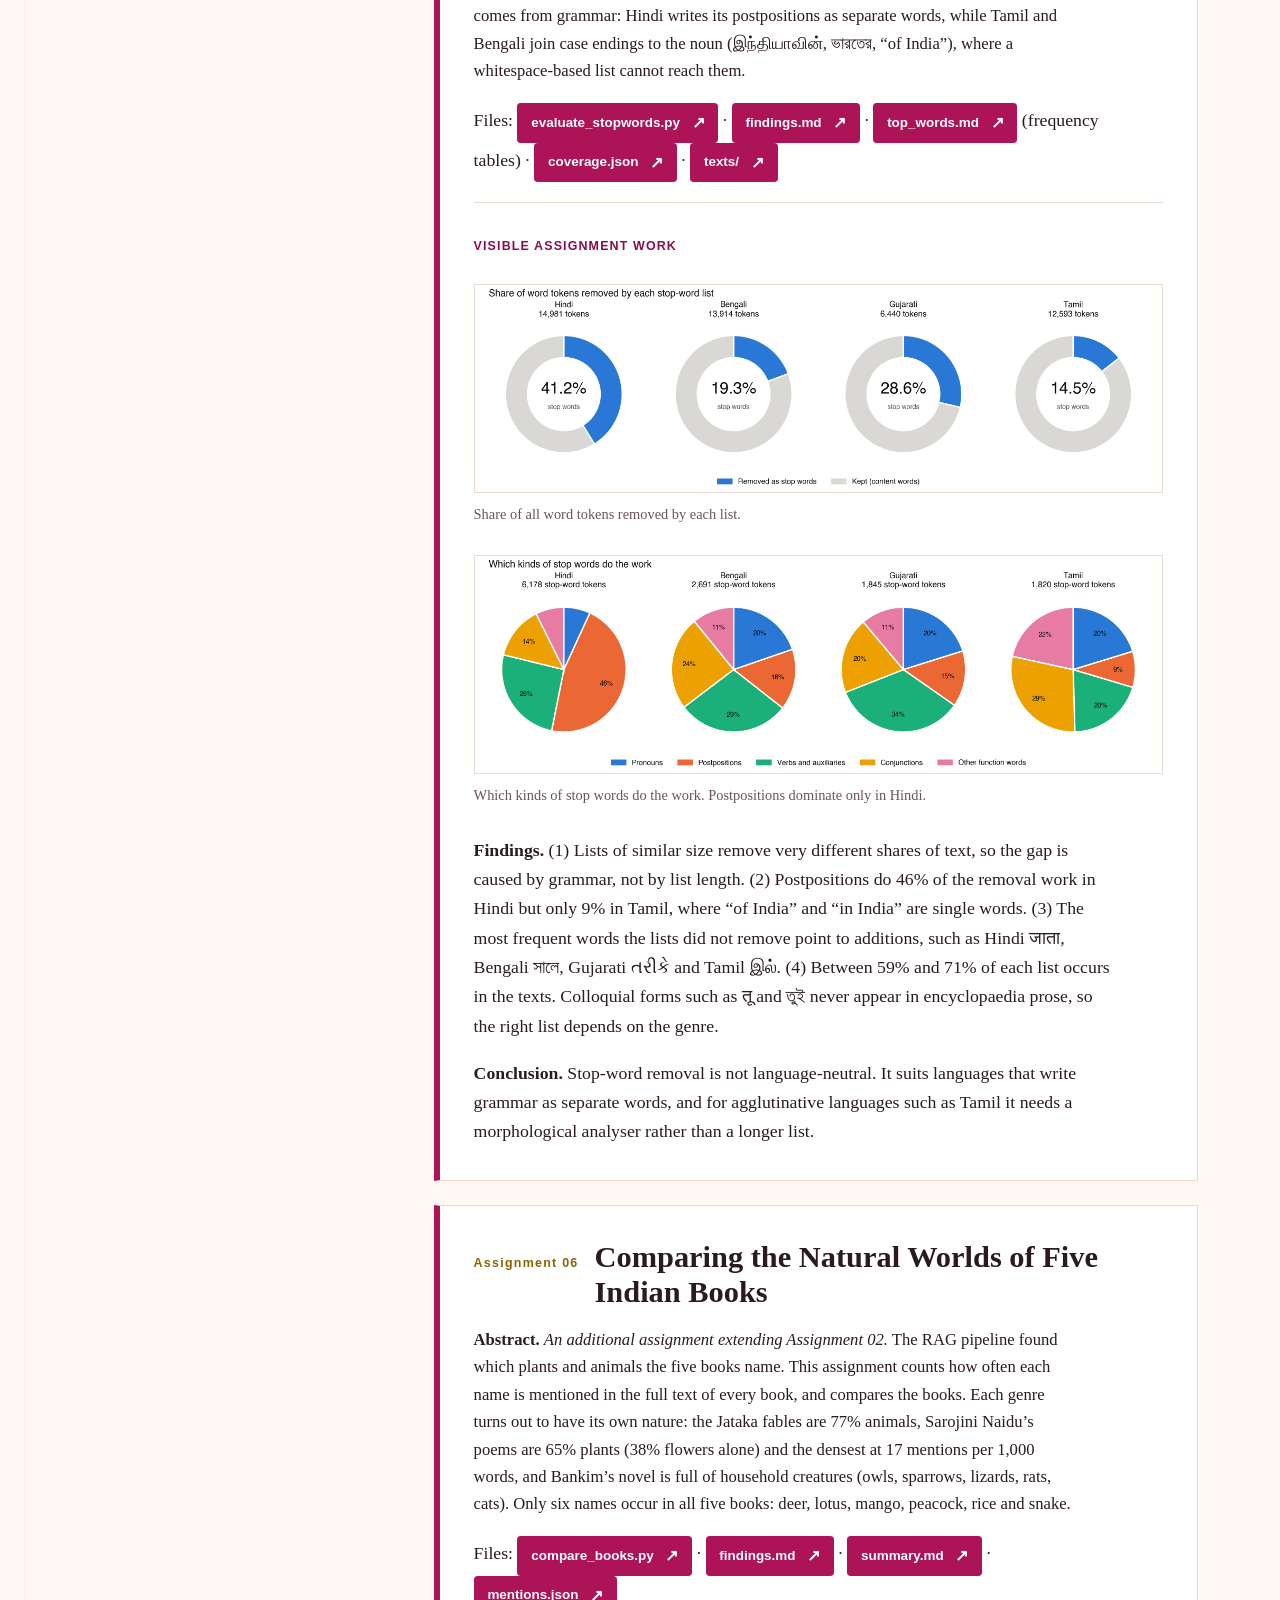
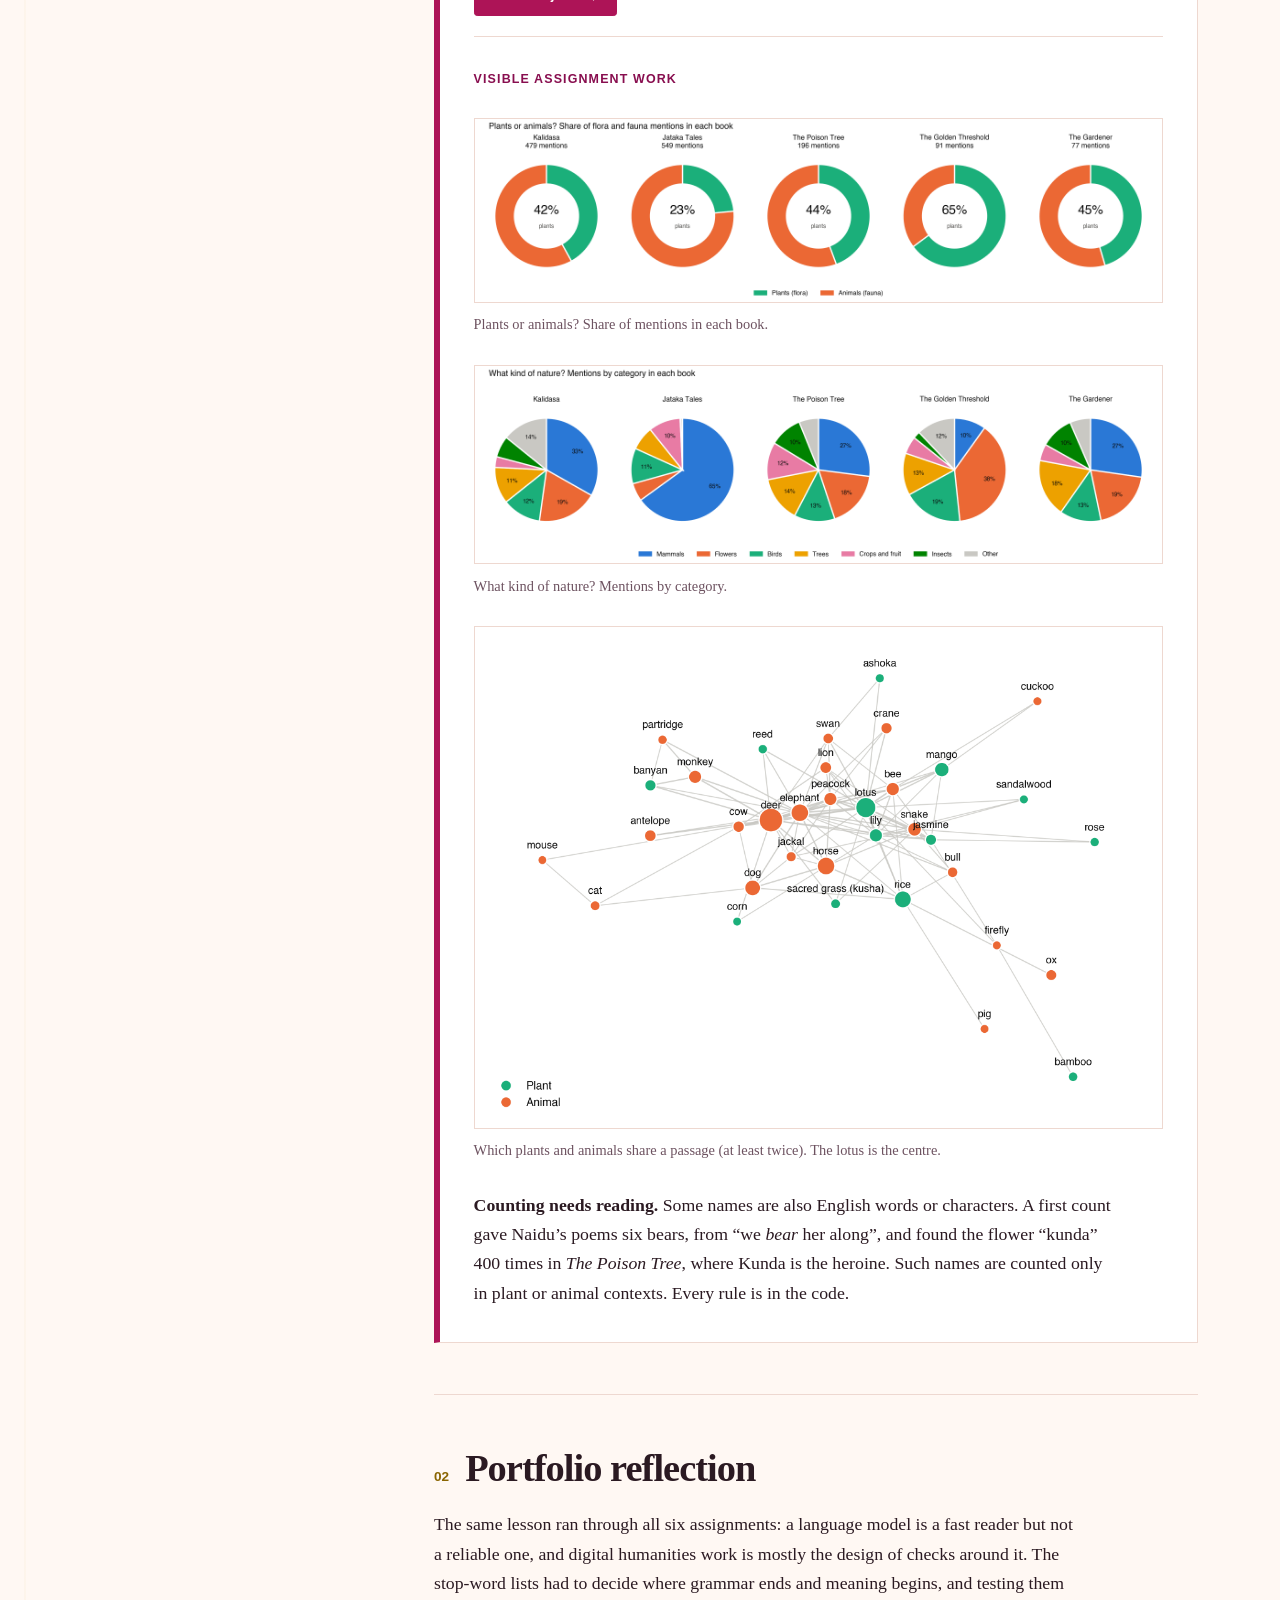
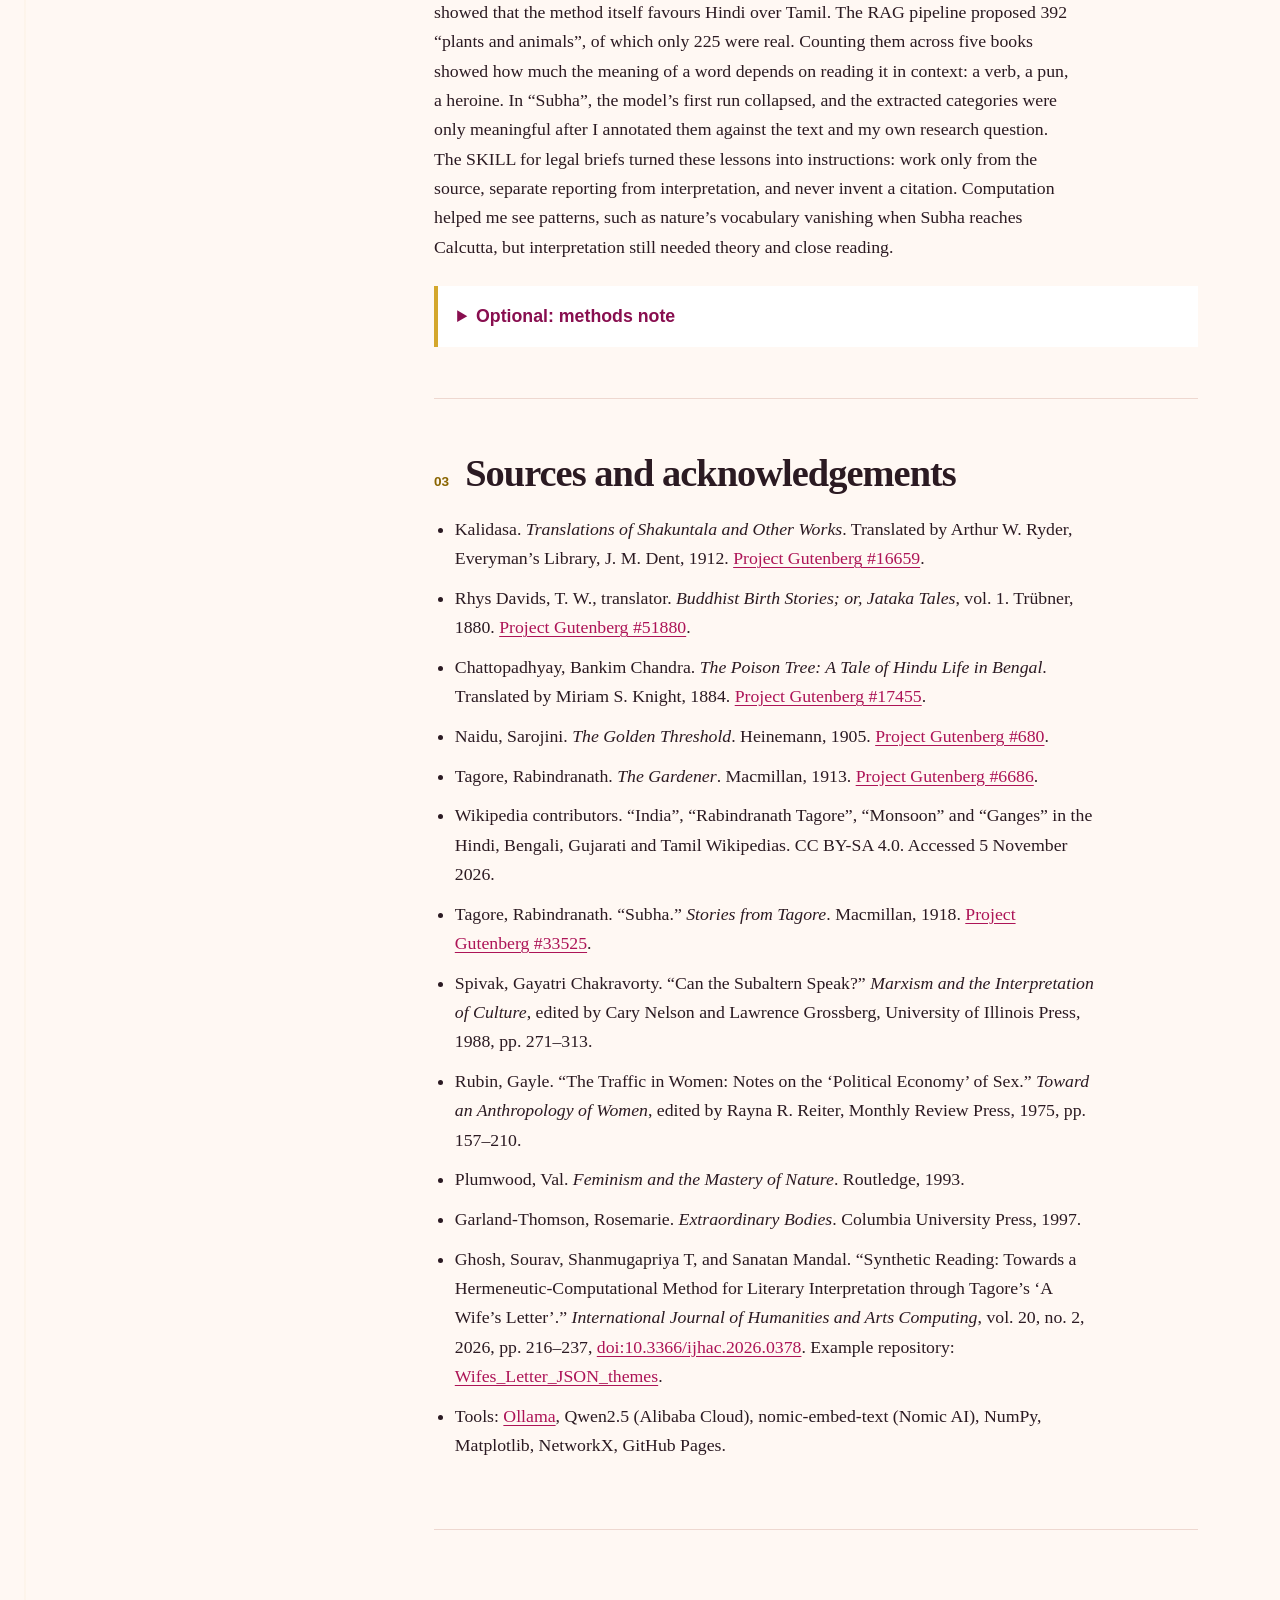
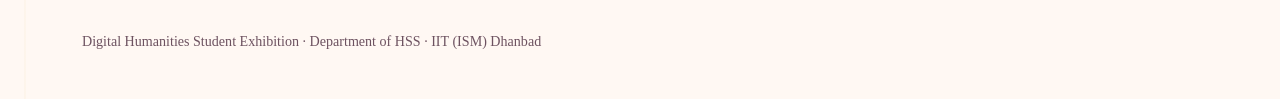
==== commit 63a4f9a4: "Five-book RAG corpus, two additional assignments, and READMEs for every assignment - Assignment 02: " ====
--- a/index.html
+++ b/index.html
@@ -301,7 +301,7 @@
         <section class="hero" aria-labelledby="portfolio-title">
           <p class="label project-kicker">Student portfolio</p>
           <h1 id="portfolio-title">Khushi Jha&rsquo;s Digital Humanities Portfolio</h1>
-          <p class="abstract"><strong>Portfolio introduction.</strong> These four assignments ask what computational methods can and cannot do with Indian languages and literature. They move from preparing Hindi, Bengali, Gujarati and Tamil text for NLP, to retrieving Kalidasa&rsquo;s plants and animals with a local RAG pipeline, to a synthetic reading of Tagore&rsquo;s &ldquo;Subha&rdquo; that tests a literary argument with an LLM and visualisation, and finally to writing a SKILL that makes an LLM brief Indian constitutional judgments faithfully. Each exhibition below links to its files on GitHub.</p>
+          <p class="abstract"><strong>Portfolio introduction.</strong> These six assignments ask what computational methods can and cannot do with Indian languages and literature. They move from preparing Hindi, Bengali, Gujarati and Tamil text for NLP, to retrieving the plants and animals of five Indian books with a local RAG pipeline, to a synthetic reading of Tagore&rsquo;s &ldquo;Subha&rdquo; that tests a literary argument with an LLM and visualisation, and to writing a SKILL that makes an LLM brief Indian constitutional judgments faithfully. Two additional assignments extend this work: one tests the stop-word lists on real text, and one compares the natural worlds of the five books. Each exhibition below links to its files on GitHub.</p>
 
           <nav class="contents-nav" aria-label="Assignments on this page">
             <p class="label">On this page</p>
@@ -311,6 +311,8 @@
               <li><a href="#assignment-2">Assignment 02</a></li>
               <li><a href="#assignment-3">Assignment 03</a></li>
               <li><a href="#assignment-4">Assignment 04</a></li>
+              <li><a href="#assignment-5">Assignment 05</a></li>
+              <li><a href="#assignment-6">Assignment 06</a></li>
             </ul>
           </nav>
         </section>
@@ -363,12 +365,18 @@
             <article class="assignment" id="assignment-2" aria-labelledby="assignment-2-title">
               <header>
                 <span class="assignment-index">Assignment 02</span>
-                <h3 id="assignment-2-title">Extraction of Indian Cultural Elements Using RAG: Flora and Fauna in Kalidasa</h3>
+                <h3 id="assignment-2-title">Extraction of Indian Cultural Elements Using RAG: Flora and Fauna in Five Indian Books</h3>
               </header>
-              <p class="assignment-abstract"><strong>Abstract.</strong> Kalidasa&rsquo;s poetry and drama are famous for their dense natural world: hermitage groves, seasonal flowers and the birds of Sanskrit convention. Using a Retrieval-Augmented Generation (RAG) pipeline that runs entirely on a local machine, I built a repository of Kalidasa&rsquo;s seven works in Arthur W. Ryder&rsquo;s public-domain translation, retrieved the passages most relevant to plants and animals, and had a local LLM extract their names. Every name was checked against its source passage and validated, giving 28 plants and 29 animals.</p>
+              <p class="assignment-abstract"><strong>Abstract.</strong> I built a repository of five Indian literary texts that differ in language of origin, period and genre: Kalidasa&rsquo;s Sanskrit drama and poetry, the Pali Jataka fables, Bankim Chandra Chattopadhyay&rsquo;s Bengali novel <em>The Poison Tree</em>, Sarojini Naidu&rsquo;s <em>The Golden Threshold</em> and Tagore&rsquo;s <em>The Gardener</em>. A Retrieval-Augmented Generation (RAG) pipeline that runs entirely on a local machine retrieved the passages most relevant to plants and animals in each book, and a local LLM extracted their names. Every name was checked against its source passage and validated, giving 65 plants and 68 animals.</p>
               <p class="assignment-repository">Result file: <a class="repository-link" href="https://github.com/jha-khushi/digital-humanities-website/blob/main/assignment_02_rag_flora_fauna/flora_fauna.py" target="_blank" rel="noopener noreferrer">flora_fauna.py</a></p>
+              <p class="assignment-repository">Corpus:
+                <a class="repository-link" href="https://github.com/jha-khushi/digital-humanities-website/blob/main/assignment_02_rag_flora_fauna/corpus/kalidasa_shakuntala_and_other_works.txt" target="_blank" rel="noopener noreferrer">Kalidasa</a> &middot;
+                <a class="repository-link" href="https://github.com/jha-khushi/digital-humanities-website/blob/main/assignment_02_rag_flora_fauna/corpus/jataka_buddhist_birth_stories.txt" target="_blank" rel="noopener noreferrer">Jataka Tales</a> &middot;
+                <a class="repository-link" href="https://github.com/jha-khushi/digital-humanities-website/blob/main/assignment_02_rag_flora_fauna/corpus/bankim_the_poison_tree.txt" target="_blank" rel="noopener noreferrer">The Poison Tree</a> &middot;
+                <a class="repository-link" href="https://github.com/jha-khushi/digital-humanities-website/blob/main/assignment_02_rag_flora_fauna/corpus/naidu_the_golden_threshold.txt" target="_blank" rel="noopener noreferrer">The Golden Threshold</a> &middot;
+                <a class="repository-link" href="https://github.com/jha-khushi/digital-humanities-website/blob/main/assignment_02_rag_flora_fauna/corpus/tagore_the_gardener.txt" target="_blank" rel="noopener noreferrer">The Gardener</a>
+              </p>
               <p class="assignment-repository">Pipeline:
-                <a class="repository-link" href="https://github.com/jha-khushi/digital-humanities-website/blob/main/assignment_02_rag_flora_fauna/corpus/kalidasa_shakuntala_and_other_works.txt" target="_blank" rel="noopener noreferrer">corpus (Kalidasa, tr. Ryder)</a> &middot;
                 <a class="repository-link" href="https://github.com/jha-khushi/digital-humanities-website/blob/main/assignment_02_rag_flora_fauna/preprocess.py" target="_blank" rel="noopener noreferrer">preprocess.py</a> &middot;
                 <a class="repository-link" href="https://github.com/jha-khushi/digital-humanities-website/blob/main/assignment_02_rag_flora_fauna/rag_pipeline.py" target="_blank" rel="noopener noreferrer">rag_pipeline.py</a> &middot;
                 <a class="repository-link" href="https://github.com/jha-khushi/digital-humanities-website/blob/main/assignment_02_rag_flora_fauna/validate_results.py" target="_blank" rel="noopener noreferrer">validate_results.py</a> &middot;
@@ -377,11 +385,11 @@
               </p>
               <div class="assignment-body">
                 <p class="edit-callout">Visible assignment work</p>
-                <p><strong>Pipeline.</strong> (1) Pre-process: remove Project Gutenberg licence text and split the book into its seven works, leaving out the translator&rsquo;s introduction. (2) Chunk into 300 overlapping passages of about 250 words. (3) Embed each passage with <code>nomic-embed-text</code>. (4) Retrieve the 15 most similar passages for each of 12 queries (trees, flowers, creepers, crops, mammals, birds, reptiles, fish, insects&hellip;), 90 passages in all. (5) Generate: <code>qwen2.5:7b</code> lists the plant and animal names in each passage as JSON. (6) Verify that each name occurs in its passage, then validate it (the model, plus recorded author corrections) and merge variants. (7) Save as <code>flora_fauna.py</code>.</p>
-                <p><strong>Flora (28):</strong> trees: ashoka, bakul, mango, deodar, coral tree, fig, jujube, almond, bamboo, nipa; flowers: lotus, water-lily, lily, jasmine, siris, ketak (screw-pine), lodh, amaranth, trumpet-flower; grasses and herbs: sacred grass (kusha), panic grass, reed, madder, mushroom; crops and fruit: rice, plantain, rose-apple; creeper: spring creeper.</p>
-                <p><strong>Fauna (29):</strong> mammals: elephant, lion, tiger, deer, antelope, bear, boar, bison, buffalo, yak, cow, jackal, ape; birds: peacock, cuckoo, swan, ruddy goose (chakravaka), crane, heron, parrot, plover, starling, nightingale; reptiles: cobra, snake; others: bee, spider, carp, frog.</p>
-                <p><strong>What the validation step showed.</strong> Of 165 raw names from the LLM, only 101 were real plants or animals. The rest were ornaments (&ldquo;anklets&rdquo;, &ldquo;lotus-bracelet&rdquo;), places (&ldquo;Ganges river&rdquo;, &ldquo;hermitage&rdquo;), a character (&ldquo;Shakuntala&rdquo;) or the moon, and many were variants of one name (&ldquo;mango-blossoms&rdquo;, &ldquo;mango-twig&rdquo;). This is itself a finding: in Kalidasa, plants and animals are so bound up with ornament, ritual and the heroine&rsquo;s body (lotus-bracelets, bark dresses, the &ldquo;vine-bride&rdquo;) that a model reading for &ldquo;nature&rdquo; cannot easily separate the natural world from the cultural one.</p>
-                <p><strong>Limitations.</strong> Names come from an English translation (1912), so some are the translator&rsquo;s choices (&ldquo;nightingale&rdquo; and &ldquo;starling&rdquo; for Indian birds); retrieval finds only the most relevant passages, not every mention.</p>
+                <p><strong>Pipeline.</strong> (1) Pre-process: remove the Project Gutenberg licence and keep only the literary text, cutting translators&rsquo; introductions, prefaces, indexes and footnotes. (2) Chunk into 844 overlapping passages of about 250 words. (3) Embed each passage with <code>nomic-embed-text</code>. (4) Retrieve the 10 most similar passages from <em>each book</em> for each of 12 queries (trees, flowers, creepers, crops, mammals, birds, reptiles, fish, insects&hellip;), 238 passages in all, so that long books cannot crowd out short ones. (5) Generate: <code>qwen2.5:7b</code> lists the plant and animal names in each passage as JSON. (6) Verify that each name occurs in its passage. (7) Validate it (the model, plus 88 recorded author corrections) and merge variants. (8) Save as <code>flora_fauna.py</code>.</p>
+                <p><strong>Flora (65):</strong> amaranth, ashoka, babul (acacia), bakul, bamboo, banyan, barley, bel (wood-apple), betel-nut, brinjal, casuarina, champa, coconut, coral tree, corn, cucumber, deodar, durva grass, fig, gourd, hemp, henna, hyacinth, jackfruit, jasmine, jujube, kadam, ketak (screw-pine), kusum, lichi, lily, linseed, lodh, lotus, madder, mango, mushroom, mustard, neem, nipa, oleander, orange, palm, panic grass, peach, plantain, plum, pomegranate, poppy, pumpkin, reed, rice, rose, rose-apple, sacred grass (kusha), saffron, sandalwood, silk cotton tree, siris, spring creeper, tamal, trumpet-flower, tulip, tulsi, water lily.</p>
+                <p><strong>Fauna (68):</strong> antelope, ape, bat, bear, bee, bison, boar, buffalo, bull, butterfly, carp, cat, centipede, cobra, cockroach, cow, crane, crow, cuckoo, dahuk (waterhen), deer, dhadikula, dog, dove, duck, elephant, firefly, fly, frog, gazelle, goat, goose, gull, halcyon, hare, heron, horse, jackal, kite, koel, lion, lizard, monkey, mouse, musk deer, musk-rat, nightingale, oriole, owl, ox, paddy bird (pond heron), panther, papiya (hawk-cuckoo), parrot, partridge, peacock, pig, pigeon, plover, quail, rat, sheep, snake, sparrow, spider, squirrel, starling, swan.</p>
+                <p><strong>What the validation step showed.</strong> Of 392 names proposed by the LLM, 33 did not occur in the passage at all, and 134 were not living things: ornaments (&ldquo;lotus-bracelet&rdquo;), food (&ldquo;sausages&rdquo;, &ldquo;molasses&rdquo;, which the model filed as an insect), objects (a <em>bonti</em>, the Bengali fish-cutter, filed as a fish), places, rivers and characters. Only 225 were real plants or animals. Some errors are themselves findings. In Kalidasa, nature is bound up with ornament and ritual (bark dresses, the &ldquo;vine-bride&rdquo;). In Bankim, the heroine Kunda is named after a jasmine, and the text plays on it: &ldquo;what if you should discover the flower, Kunda, under the trees?&rdquo;</p>
+                <p><strong>Limitations.</strong> Names come from English translations, so some are the translators&rsquo; choices (&ldquo;nightingale&rdquo; for an Indian bird). Retrieval finds the most relevant passages, not every mention, which is why Assignment 06 counts mentions in the full texts.</p>
               </div>
             </article>
 
@@ -440,6 +448,64 @@
                 <p><strong>Design choice.</strong> Most errors in AI legal summaries are invented citations and dissents presented as law. The skill therefore puts accuracy rules ahead of style and keeps the court&rsquo;s reasoning separate from any commentary.</p>
               </div>
             </article>
+
+            <article class="assignment" id="assignment-5" aria-labelledby="assignment-5-title">
+              <header>
+                <span class="assignment-index">Assignment 05</span>
+                <h3 id="assignment-5-title">Testing the Stop-Word Lists on Real Text: Why Tamil Resists a List</h3>
+              </header>
+              <p class="assignment-abstract"><strong>Abstract.</strong> <em>An additional assignment extending Assignment 01.</em> I tested the four stop-word lists from Assignment 01 by using them on comparable texts: the same four Wikipedia articles (India, Rabindranath Tagore, Monsoon, Ganges) in Hindi, Bengali, Gujarati and Tamil, about 48,000 tokens in all. The Hindi list removes 41.2% of all tokens, the Gujarati list 28.6%, the Bengali list 19.3% and the Tamil list only 14.5%. The difference comes from grammar: Hindi writes its postpositions as separate words, while Tamil and Bengali join case endings to the noun (<span lang="ta">இந்தியாவின்</span>, <span lang="bn">ভারতের</span>, &ldquo;of India&rdquo;), where a whitespace-based list cannot reach them.</p>
+              <p class="assignment-repository">Files:
+                <a class="repository-link" href="https://github.com/jha-khushi/digital-humanities-website/blob/main/assignment_05_stopword_evaluation/evaluate_stopwords.py" target="_blank" rel="noopener noreferrer">evaluate_stopwords.py</a> &middot;
+                <a class="repository-link" href="https://github.com/jha-khushi/digital-humanities-website/blob/main/assignment_05_stopword_evaluation/findings.md" target="_blank" rel="noopener noreferrer">findings.md</a> &middot;
+                <a class="repository-link" href="https://github.com/jha-khushi/digital-humanities-website/blob/main/assignment_05_stopword_evaluation/results/top_words.md" target="_blank" rel="noopener noreferrer">top_words.md</a> (frequency tables) &middot;
+                <a class="repository-link" href="https://github.com/jha-khushi/digital-humanities-website/blob/main/assignment_05_stopword_evaluation/results/coverage.json" target="_blank" rel="noopener noreferrer">coverage.json</a> &middot;
+                <a class="repository-link" href="https://github.com/jha-khushi/digital-humanities-website/tree/main/assignment_05_stopword_evaluation/texts" target="_blank" rel="noopener noreferrer">texts/</a>
+              </p>
+              <div class="assignment-body">
+                <p class="edit-callout">Visible assignment work</p>
+                <figure>
+                  <img src="assignment_05_stopword_evaluation/figures/coverage_pies.png" alt="Four donut charts: stop words make up 41% of tokens in Hindi, 19% in Bengali, 29% in Gujarati and 14% in Tamil." loading="lazy">
+                  <figcaption>Share of all word tokens removed by each list.</figcaption>
+                </figure>
+                <figure>
+                  <img src="assignment_05_stopword_evaluation/figures/category_pies.png" alt="Four pie charts of stop-word categories. Postpositions are 46% of removed tokens in Hindi but 16% in Bengali, 15% in Gujarati and 9% in Tamil." loading="lazy">
+                  <figcaption>Which kinds of stop words do the work. Postpositions dominate only in Hindi.</figcaption>
+                </figure>
+                <p><strong>Findings.</strong> (1) Lists of similar size remove very different shares of text, so the gap is caused by grammar, not by list length. (2) Postpositions do 46% of the removal work in Hindi but only 9% in Tamil, where &ldquo;of India&rdquo; and &ldquo;in India&rdquo; are single words. (3) The most frequent words the lists did not remove point to additions, such as Hindi <span lang="hi">जाता</span>, Bengali <span lang="bn">সালে</span>, Gujarati <span lang="gu">તરીકે</span> and Tamil <span lang="ta">இல்</span>. (4) Between 59% and 71% of each list occurs in the texts. Colloquial forms such as <span lang="hi">तू</span> and <span lang="bn">তুই</span> never appear in encyclopaedia prose, so the right list depends on the genre.</p>
+                <p><strong>Conclusion.</strong> Stop-word removal is not language-neutral. It suits languages that write grammar as separate words, and for agglutinative languages such as Tamil it needs a morphological analyser rather than a longer list.</p>
+              </div>
+            </article>
+
+            <article class="assignment" id="assignment-6" aria-labelledby="assignment-6-title">
+              <header>
+                <span class="assignment-index">Assignment 06</span>
+                <h3 id="assignment-6-title">Comparing the Natural Worlds of Five Indian Books</h3>
+              </header>
+              <p class="assignment-abstract"><strong>Abstract.</strong> <em>An additional assignment extending Assignment 02.</em> The RAG pipeline found which plants and animals the five books name. This assignment counts how often each name is mentioned in the full text of every book, and compares the books. Each genre turns out to have its own nature: the Jataka fables are 77% animals, Sarojini Naidu&rsquo;s poems are 65% plants (38% flowers alone) and the densest at 17 mentions per 1,000 words, and Bankim&rsquo;s novel is full of household creatures (owls, sparrows, lizards, rats, cats). Only six names occur in all five books: deer, lotus, mango, peacock, rice and snake.</p>
+              <p class="assignment-repository">Files:
+                <a class="repository-link" href="https://github.com/jha-khushi/digital-humanities-website/blob/main/assignment_06_comparing_books/compare_books.py" target="_blank" rel="noopener noreferrer">compare_books.py</a> &middot;
+                <a class="repository-link" href="https://github.com/jha-khushi/digital-humanities-website/blob/main/assignment_06_comparing_books/findings.md" target="_blank" rel="noopener noreferrer">findings.md</a> &middot;
+                <a class="repository-link" href="https://github.com/jha-khushi/digital-humanities-website/blob/main/assignment_06_comparing_books/results/summary.md" target="_blank" rel="noopener noreferrer">summary.md</a> &middot;
+                <a class="repository-link" href="https://github.com/jha-khushi/digital-humanities-website/blob/main/assignment_06_comparing_books/results/mentions.json" target="_blank" rel="noopener noreferrer">mentions.json</a>
+              </p>
+              <div class="assignment-body">
+                <p class="edit-callout">Visible assignment work</p>
+                <figure>
+                  <img src="assignment_06_comparing_books/figures/flora_fauna_share.png" alt="Five donut charts of the share of plant mentions: Kalidasa 42%, Jataka Tales 23%, The Poison Tree 44%, The Golden Threshold 65%, The Gardener 45%." loading="lazy">
+                  <figcaption>Plants or animals? Share of mentions in each book.</figcaption>
+                </figure>
+                <figure>
+                  <img src="assignment_06_comparing_books/figures/category_by_book.png" alt="Five pie charts of mentions by category. Mammals are 65% of the Jataka Tales; flowers are 38% of The Golden Threshold." loading="lazy">
+                  <figcaption>What kind of nature? Mentions by category.</figcaption>
+                </figure>
+                <figure>
+                  <img src="assignment_06_comparing_books/figures/cooccurrence_network.png" alt="Network of the 40 most frequent plant and animal names. Lotus, elephant and deer are the most connected; bee, swan, lily and jasmine cluster around the lotus." loading="lazy">
+                  <figcaption>Which plants and animals share a passage (at least twice). The lotus is the centre.</figcaption>
+                </figure>
+                <p><strong>Counting needs reading.</strong> Some names are also English words or characters. A first count gave Naidu&rsquo;s poems six bears, from &ldquo;we <em>bear</em> her along&rdquo;, and found the flower &ldquo;kunda&rdquo; 400 times in <em>The Poison Tree</em>, where Kunda is the heroine. Such names are counted only in plant or animal contexts. Every rule is in the code.</p>
+              </div>
+            </article>
           </div>
         </section>
 
@@ -449,10 +515,10 @@
             <span class="section-number" aria-hidden="true">02</span>
             <h2 id="reflection-heading">Portfolio reflection</h2>
           </div>
-          <p>The same lesson ran through all four assignments: a language model is a fast reader but not a reliable one, and digital humanities work is mostly the design of checks around it. The stop-word lists had to decide where grammar ends and meaning begins (negation words carry sentiment). The RAG pipeline produced 165 &ldquo;plants and animals&rdquo;, of which only 101 were real; the rest showed how closely Kalidasa ties nature to ornament and ritual. In &ldquo;Subha&rdquo;, the model&rsquo;s first run collapsed, and the extracted categories were only meaningful after I annotated them against the text and my own research question. The SKILL for legal briefs turned these lessons into instructions: work only from the source, separate reporting from interpretation, and never invent a citation. Computation helped me see patterns, such as nature&rsquo;s vocabulary vanishing when Subha reaches Calcutta, but interpretation still needed theory and close reading.</p>
+          <p>The same lesson ran through all six assignments: a language model is a fast reader but not a reliable one, and digital humanities work is mostly the design of checks around it. The stop-word lists had to decide where grammar ends and meaning begins, and testing them showed that the method itself favours Hindi over Tamil. The RAG pipeline proposed 392 &ldquo;plants and animals&rdquo;, of which only 225 were real. Counting them across five books showed how much the meaning of a word depends on reading it in context: a verb, a pun, a heroine. In &ldquo;Subha&rdquo;, the model&rsquo;s first run collapsed, and the extracted categories were only meaningful after I annotated them against the text and my own research question. The SKILL for legal briefs turned these lessons into instructions: work only from the source, separate reporting from interpretation, and never invent a citation. Computation helped me see patterns, such as nature&rsquo;s vocabulary vanishing when Subha reaches Calcutta, but interpretation still needed theory and close reading.</p>
           <details>
             <summary>Optional: methods note</summary>
-            <p>Tools: Python 3, Ollama running <code>qwen2.5:7b</code> and <code>nomic-embed-text</code> locally (no text was sent to a cloud service), NumPy and Matplotlib, GitHub Pages. All literary texts are public domain (Project Gutenberg). Every LLM output was checked automatically against the source text, and every manual correction is recorded in the code (<code>validate_results.py</code>, <code>subha_themes.py</code>). Failed runs are kept for transparency.</p>
+            <p>Tools: Python 3, Ollama running <code>qwen2.5:7b</code> and <code>nomic-embed-text</code> locally (no text was sent to a cloud service), NumPy, Matplotlib and NetworkX, GitHub Pages. All literary texts are public domain (Project Gutenberg). Every LLM output was checked automatically against the source text, and every manual correction is recorded in the code (<code>validate_results.py</code>, <code>subha_themes.py</code>, <code>compare_books.py</code>). Failed runs are kept for transparency.</p>
           </details>
         </section>
 
@@ -464,13 +530,18 @@
           </div>
           <ul class="citation-list">
             <li>Kalidasa. <em>Translations of Shakuntala and Other Works</em>. Translated by Arthur W. Ryder, Everyman&rsquo;s Library, J. M. Dent, 1912. <a href="https://www.gutenberg.org/ebooks/16659">Project Gutenberg #16659</a>.</li>
+            <li>Rhys Davids, T. W., translator. <em>Buddhist Birth Stories; or, Jataka Tales</em>, vol. 1. Tr&uuml;bner, 1880. <a href="https://www.gutenberg.org/ebooks/51880">Project Gutenberg #51880</a>.</li>
+            <li>Chattopadhyay, Bankim Chandra. <em>The Poison Tree: A Tale of Hindu Life in Bengal</em>. Translated by Miriam S. Knight, 1884. <a href="https://www.gutenberg.org/ebooks/17455">Project Gutenberg #17455</a>.</li>
+            <li>Naidu, Sarojini. <em>The Golden Threshold</em>. Heinemann, 1905. <a href="https://www.gutenberg.org/ebooks/680">Project Gutenberg #680</a>.</li>
+            <li>Tagore, Rabindranath. <em>The Gardener</em>. Macmillan, 1913. <a href="https://www.gutenberg.org/ebooks/6686">Project Gutenberg #6686</a>.</li>
+            <li>Wikipedia contributors. &ldquo;India&rdquo;, &ldquo;Rabindranath Tagore&rdquo;, &ldquo;Monsoon&rdquo; and &ldquo;Ganges&rdquo; in the Hindi, Bengali, Gujarati and Tamil Wikipedias. CC BY-SA 4.0. Accessed 5 November 2026.</li>
             <li>Tagore, Rabindranath. &ldquo;Subha.&rdquo; <em>Stories from Tagore</em>. Macmillan, 1918. <a href="https://www.gutenberg.org/ebooks/33525">Project Gutenberg #33525</a>.</li>
             <li>Spivak, Gayatri Chakravorty. &ldquo;Can the Subaltern Speak?&rdquo; <em>Marxism and the Interpretation of Culture</em>, edited by Cary Nelson and Lawrence Grossberg, University of Illinois Press, 1988, pp. 271&ndash;313.</li>
             <li>Rubin, Gayle. &ldquo;The Traffic in Women: Notes on the &lsquo;Political Economy&rsquo; of Sex.&rdquo; <em>Toward an Anthropology of Women</em>, edited by Rayna R. Reiter, Monthly Review Press, 1975, pp. 157&ndash;210.</li>
             <li>Plumwood, Val. <em>Feminism and the Mastery of Nature</em>. Routledge, 1993.</li>
             <li>Garland-Thomson, Rosemarie. <em>Extraordinary Bodies</em>. Columbia University Press, 1997.</li>
             <li>Ghosh, Sourav, Shanmugapriya T, and Sanatan Mandal. &ldquo;Synthetic Reading: Towards a Hermeneutic-Computational Method for Literary Interpretation through Tagore&rsquo;s &lsquo;A Wife&rsquo;s Letter&rsquo;.&rdquo; <em>International Journal of Humanities and Arts Computing</em>, vol. 20, no. 2, 2026, pp. 216&ndash;237, <a href="https://doi.org/10.3366/ijhac.2026.0378">doi:10.3366/ijhac.2026.0378</a>. Example repository: <a href="https://github.com/SouravGhosh-digital-humanities/Wifes_Letter_JSON_themes">Wifes_Letter_JSON_themes</a>.</li>
-            <li>Tools: <a href="https://ollama.com">Ollama</a>, Qwen2.5 (Alibaba Cloud), nomic-embed-text (Nomic AI), Matplotlib, GitHub Pages.</li>
+            <li>Tools: <a href="https://ollama.com">Ollama</a>, Qwen2.5 (Alibaba Cloud), nomic-embed-text (Nomic AI), NumPy, Matplotlib, NetworkX, GitHub Pages.</li>
           </ul>
         </section>
       </main>
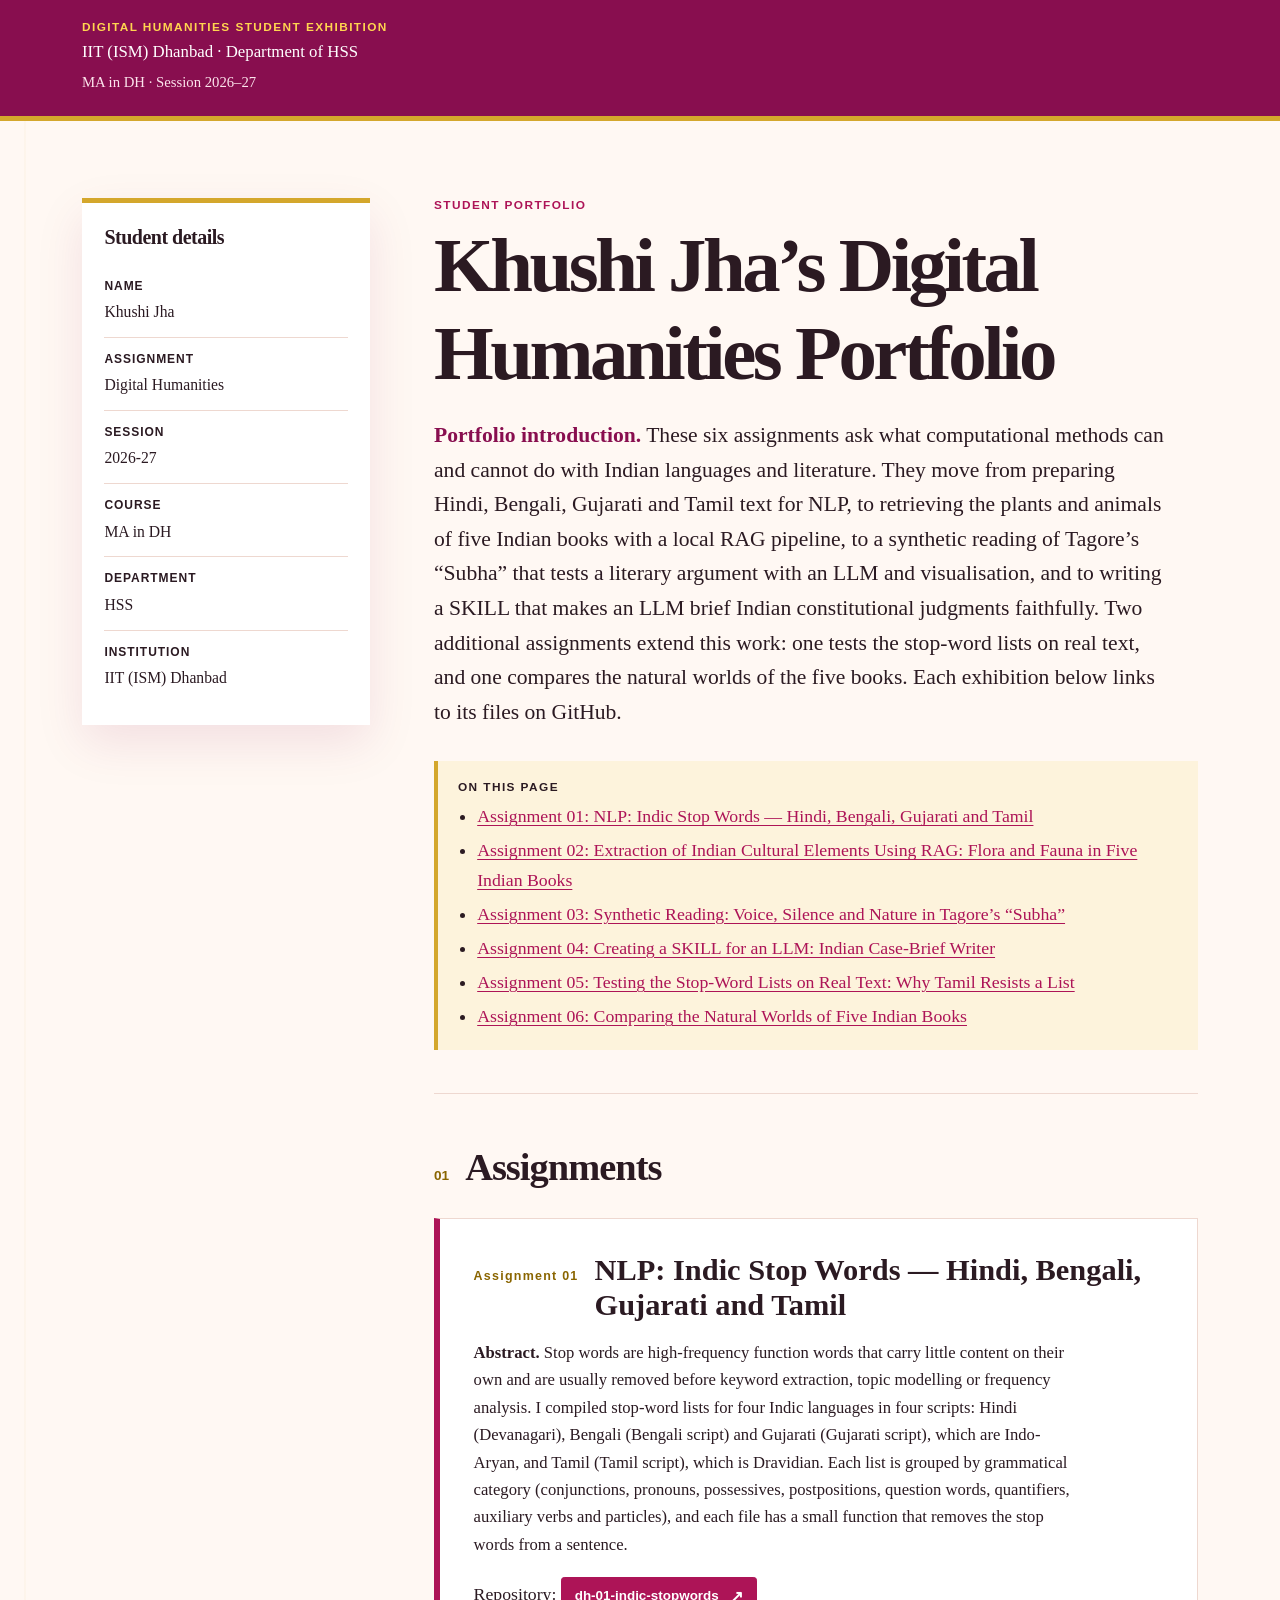
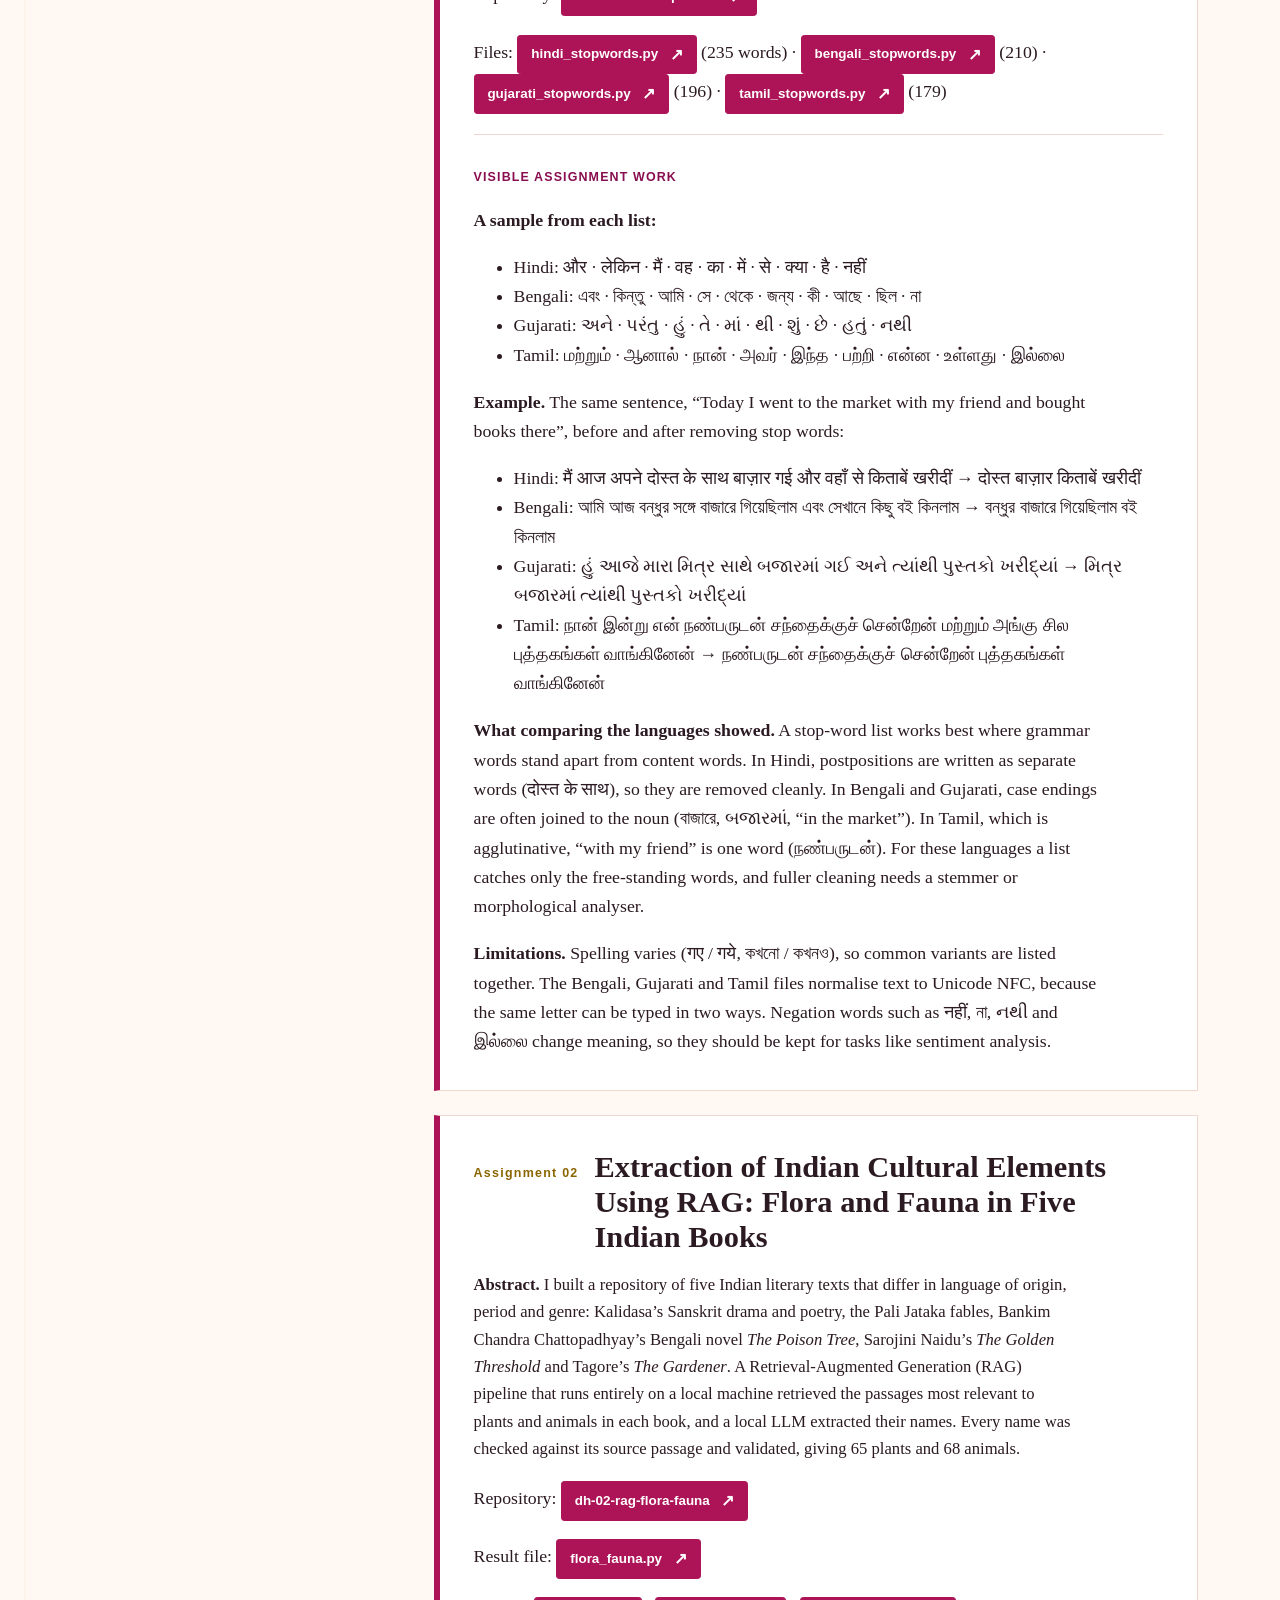
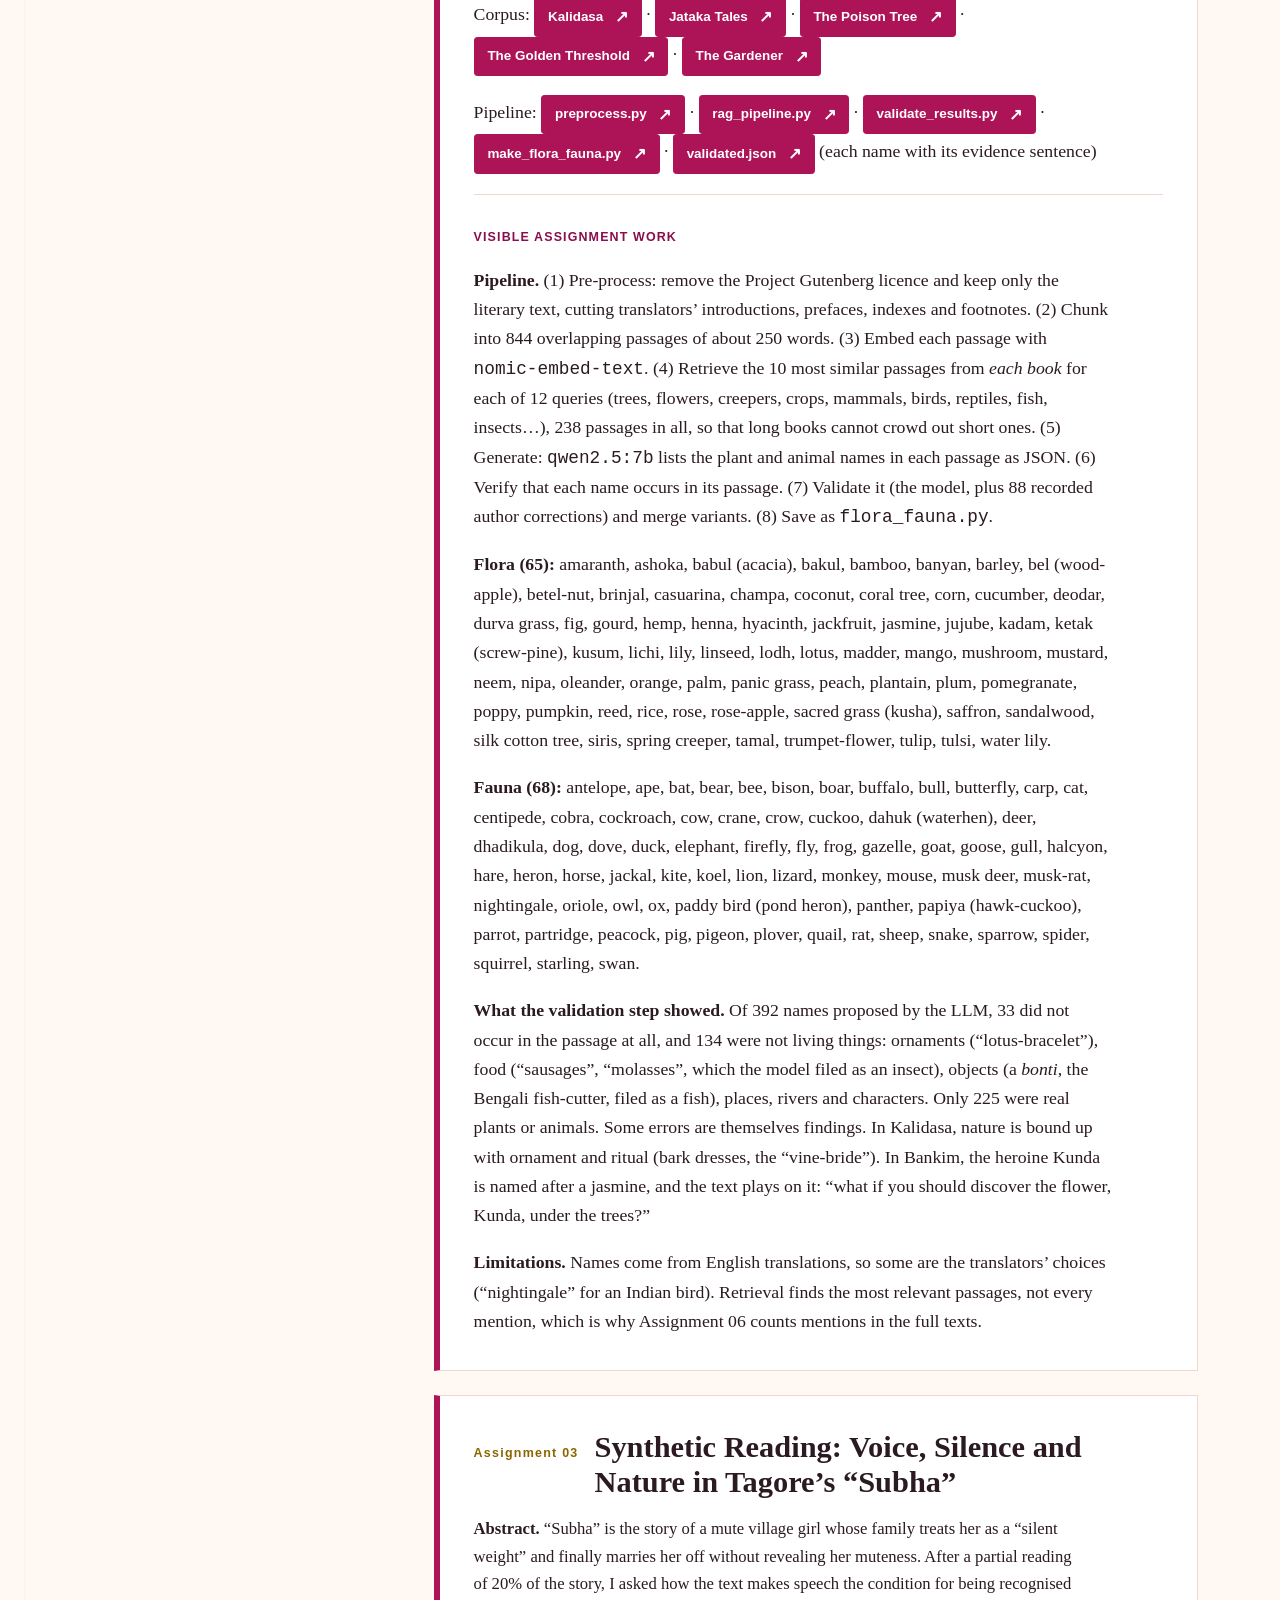
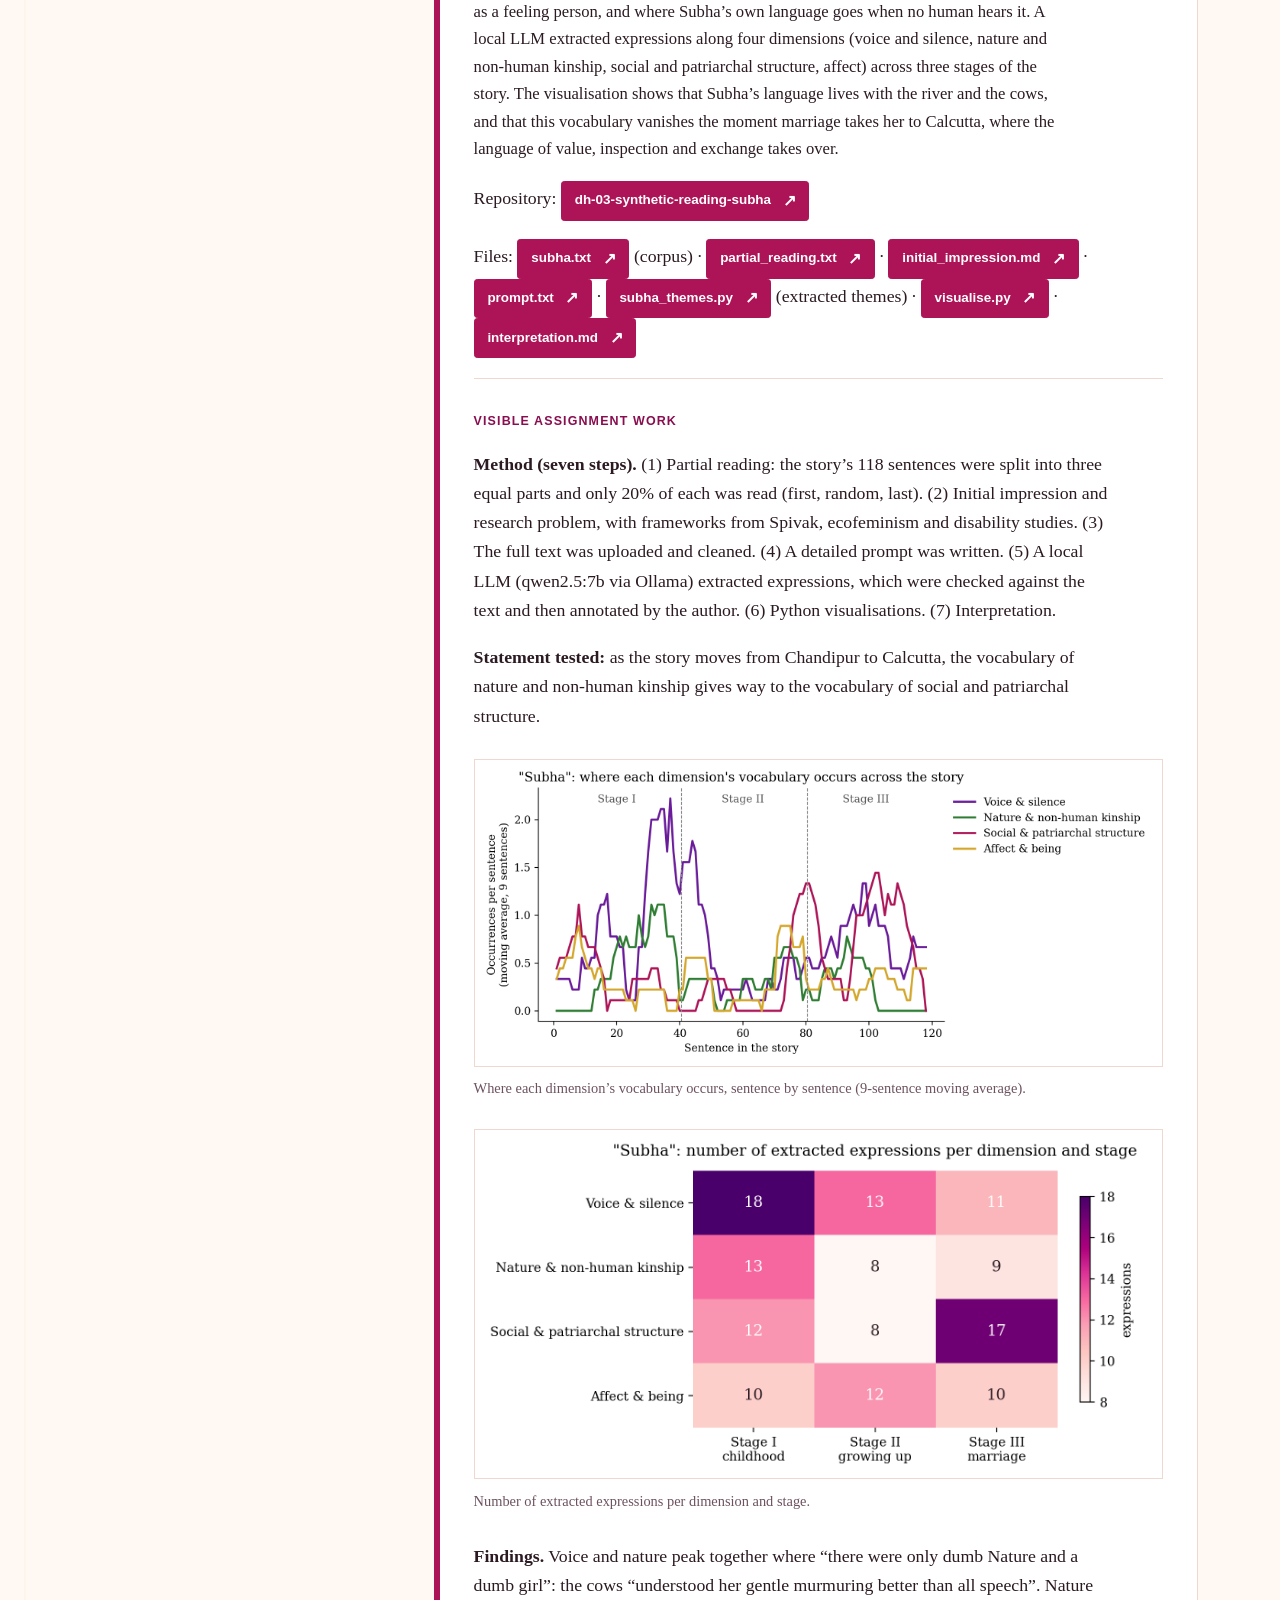
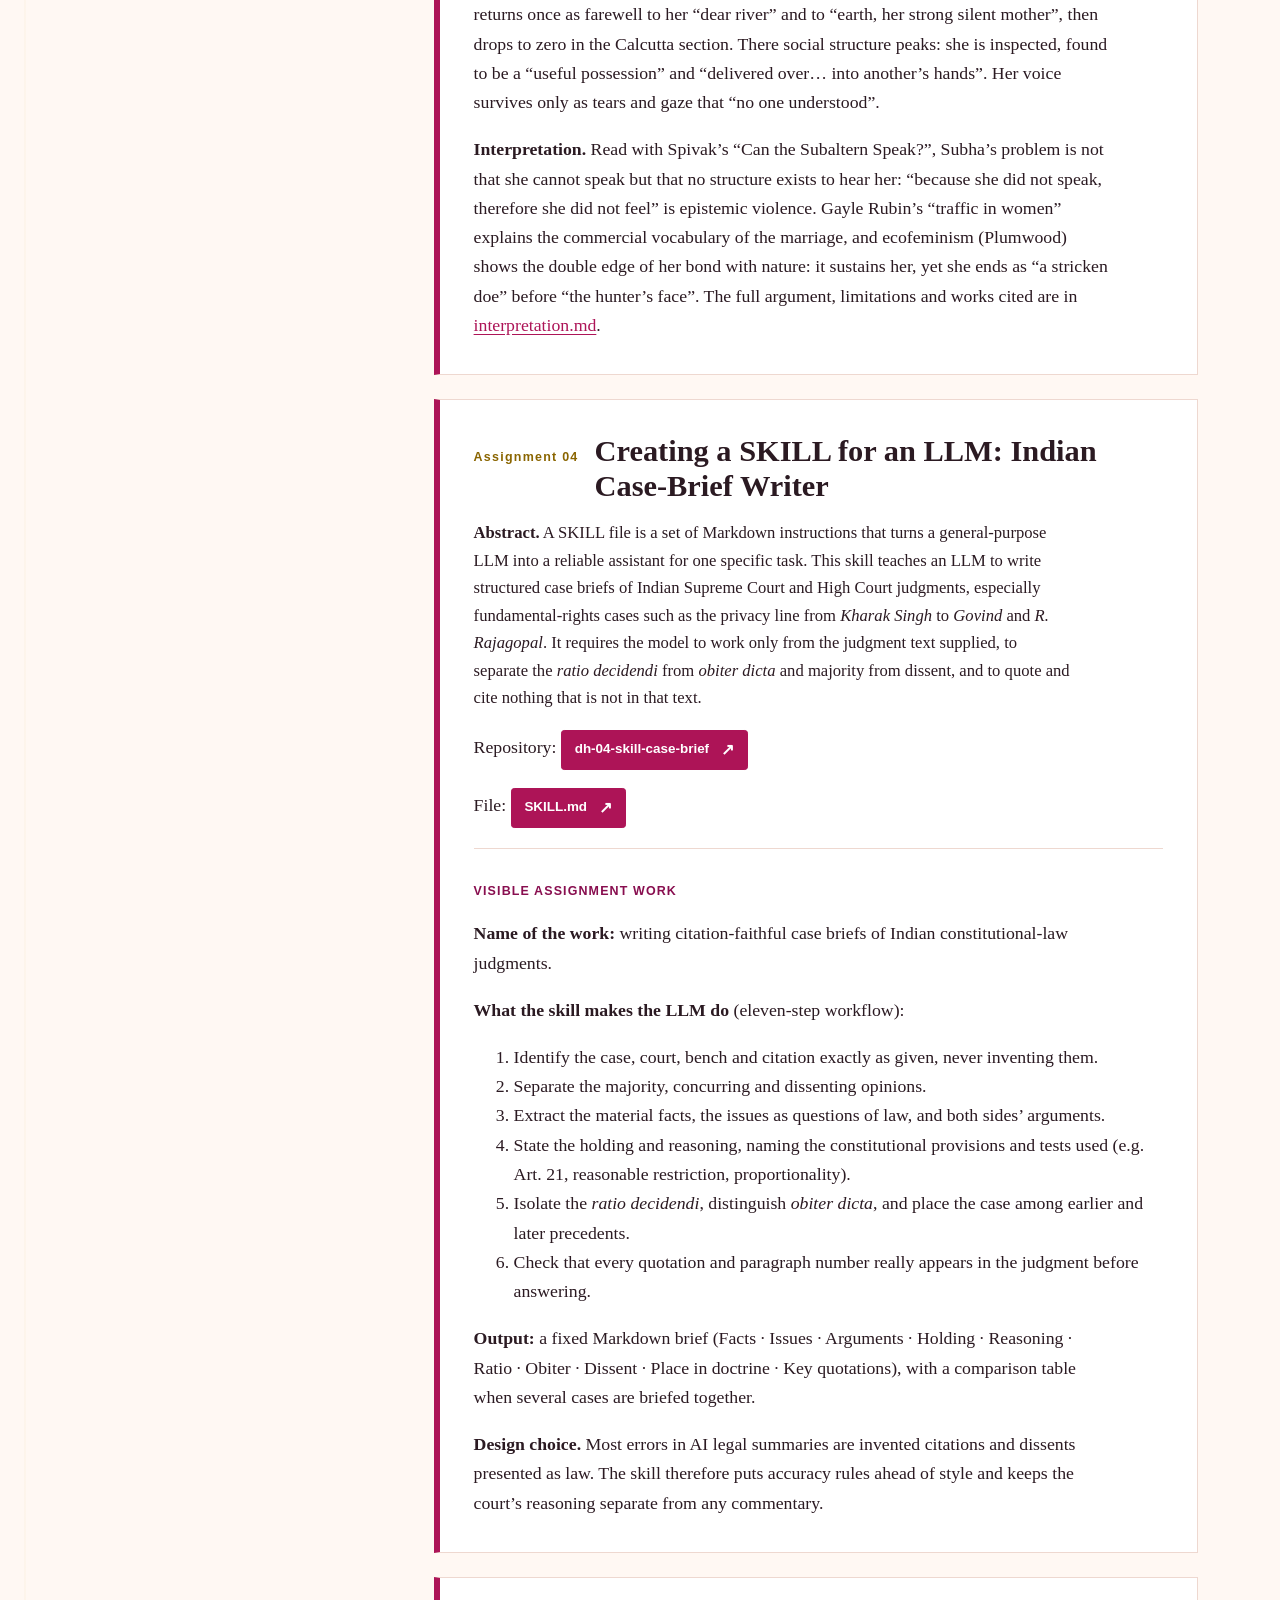
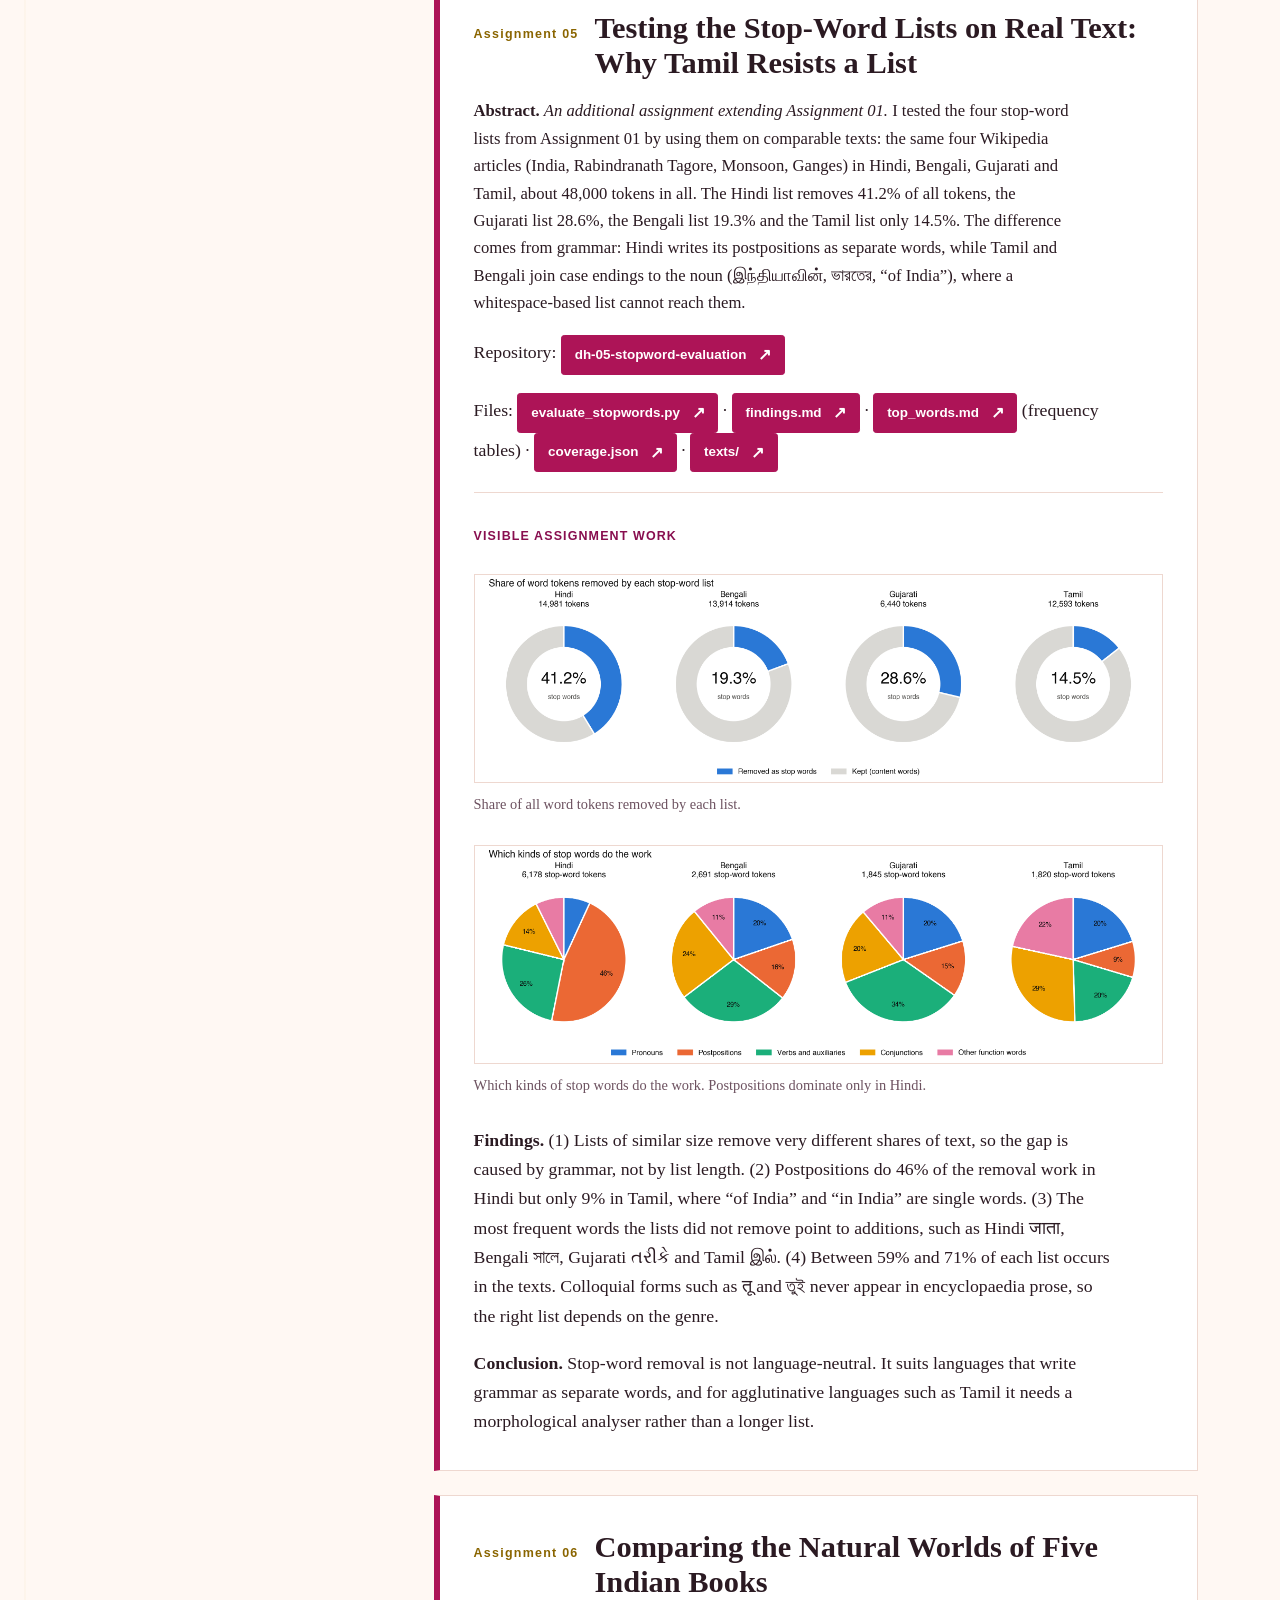
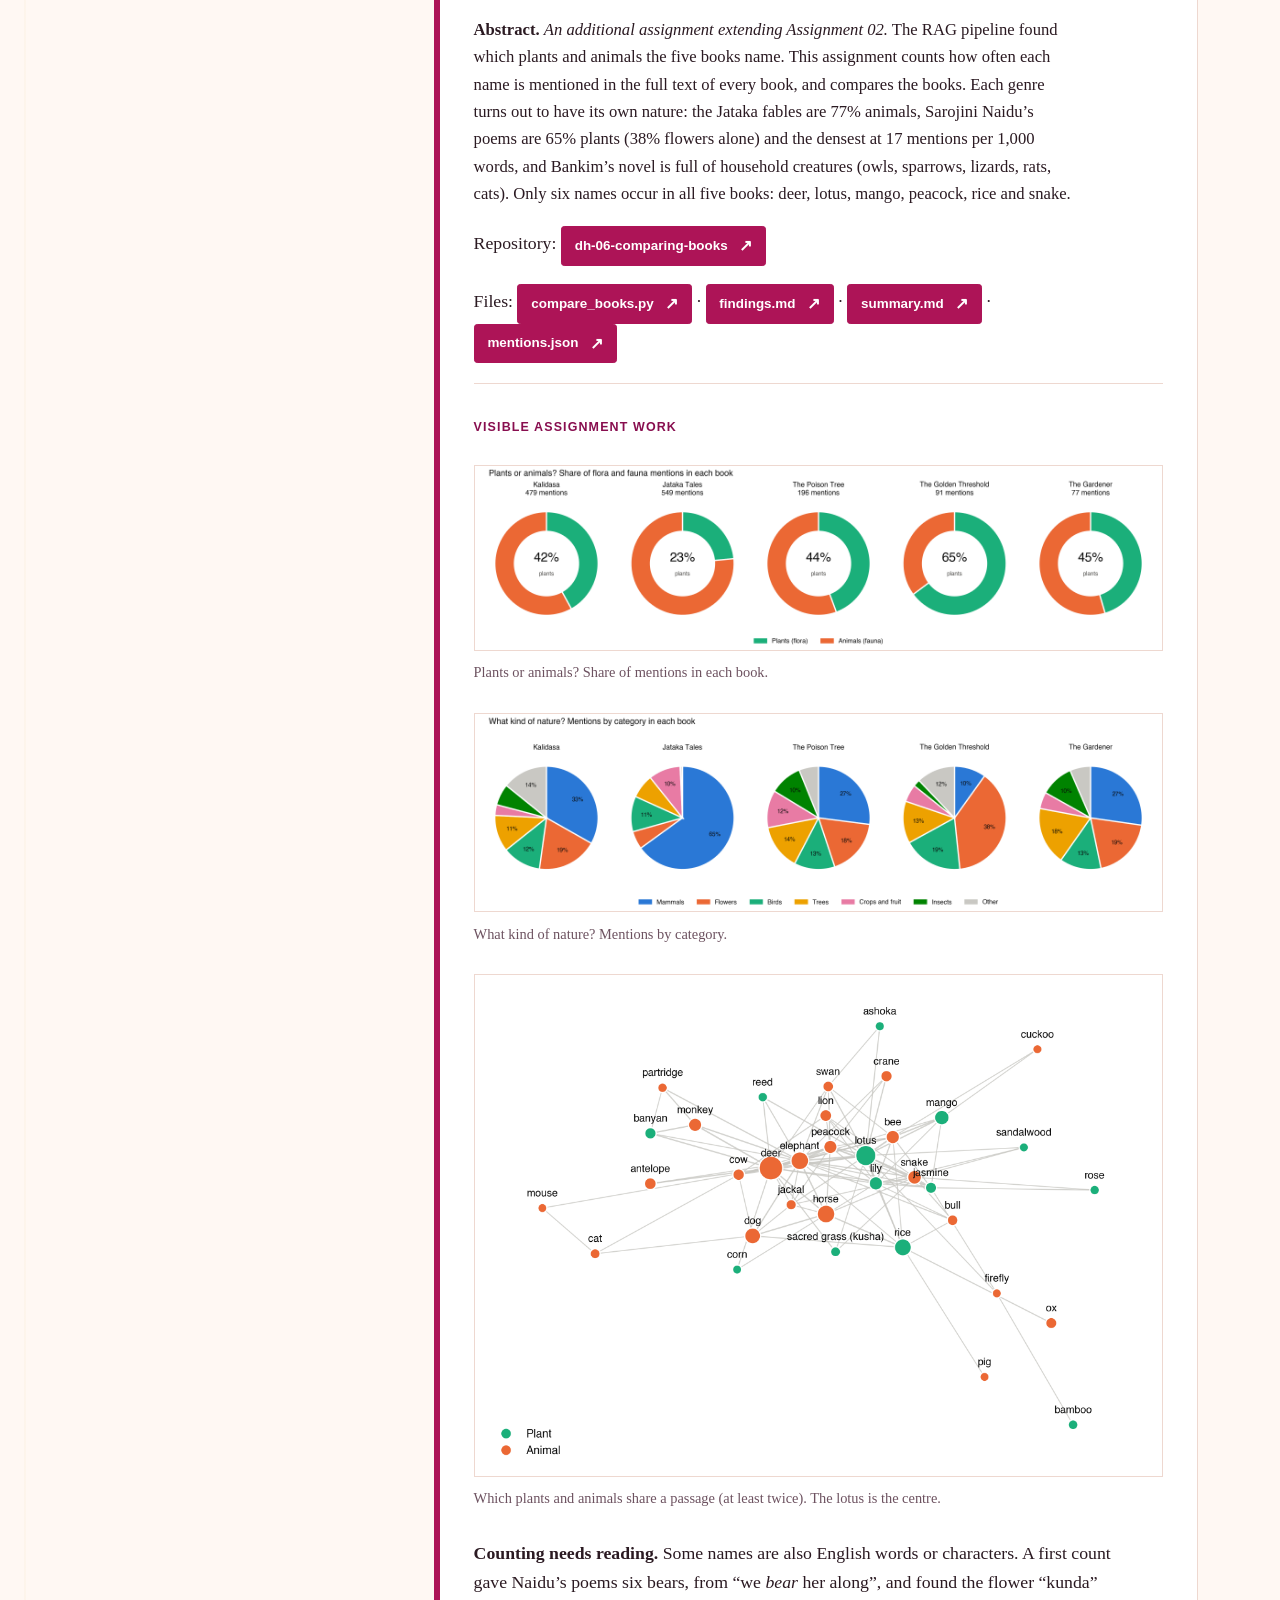
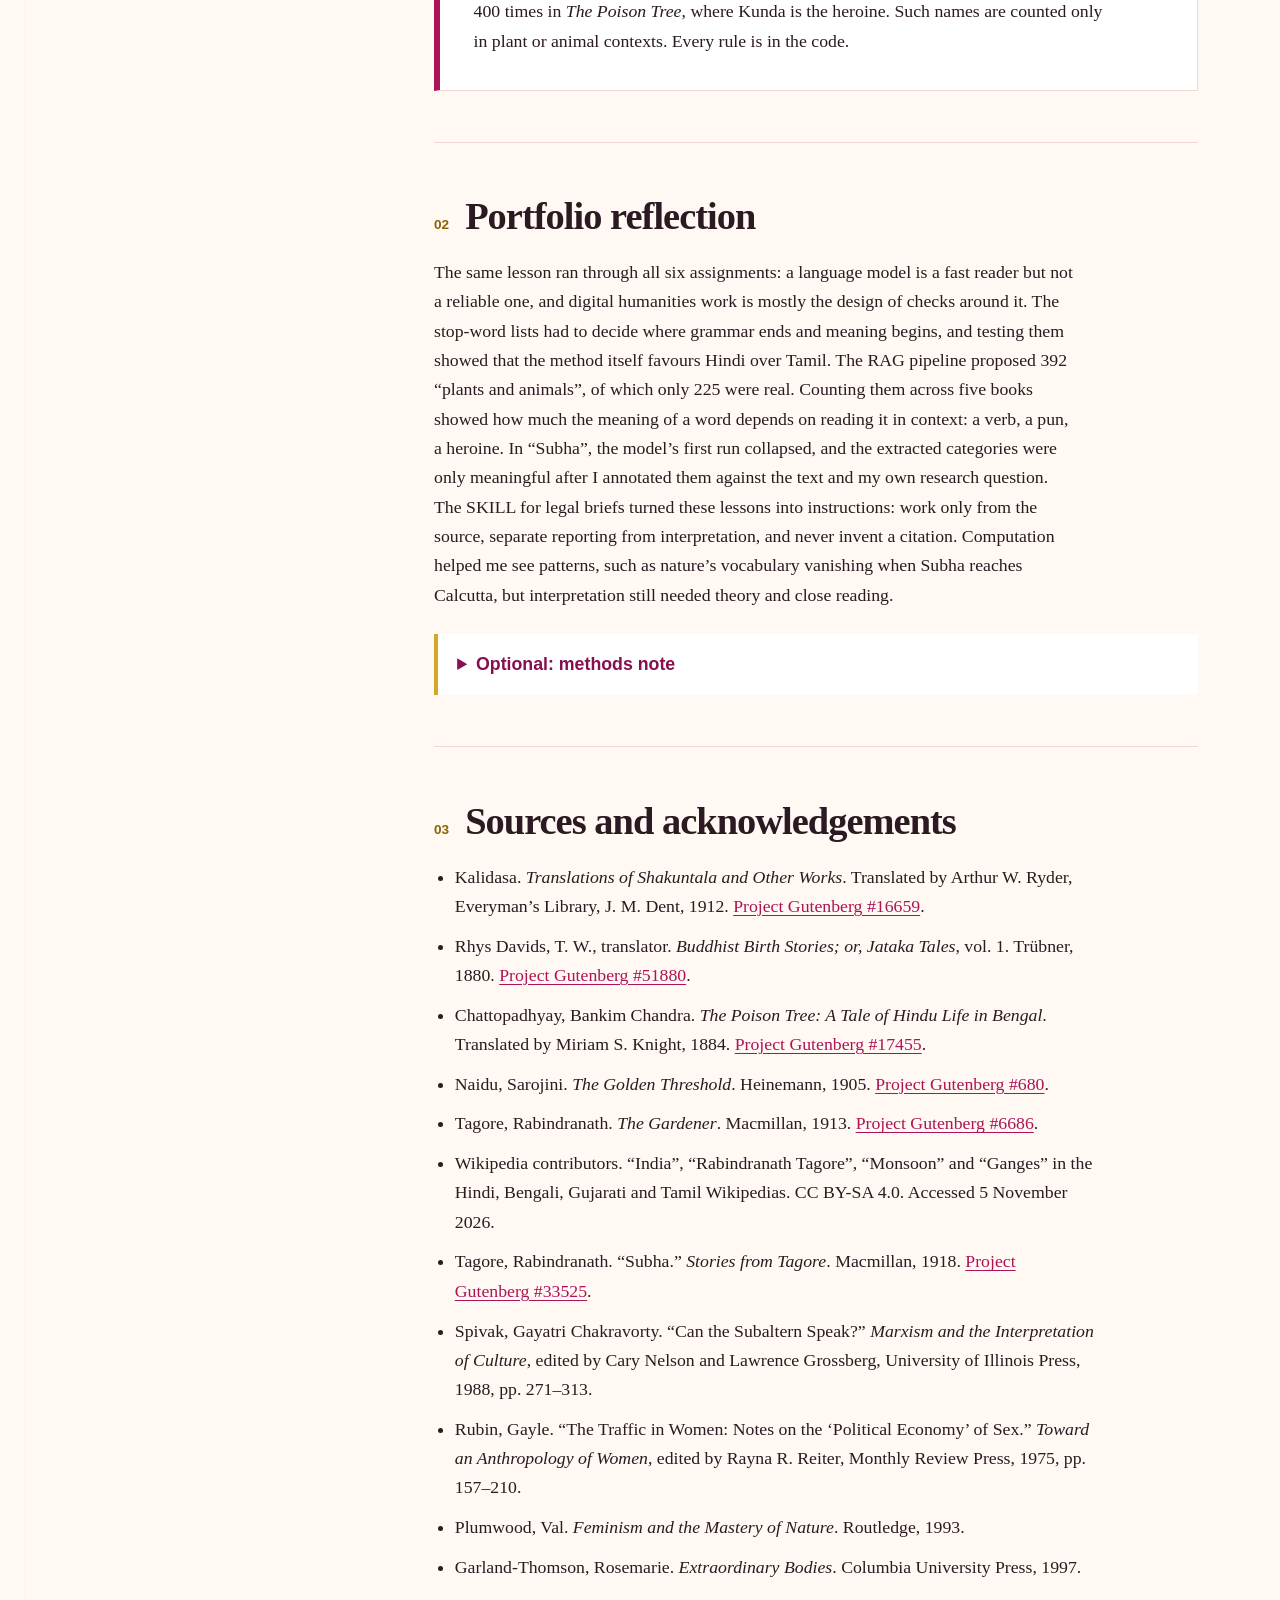
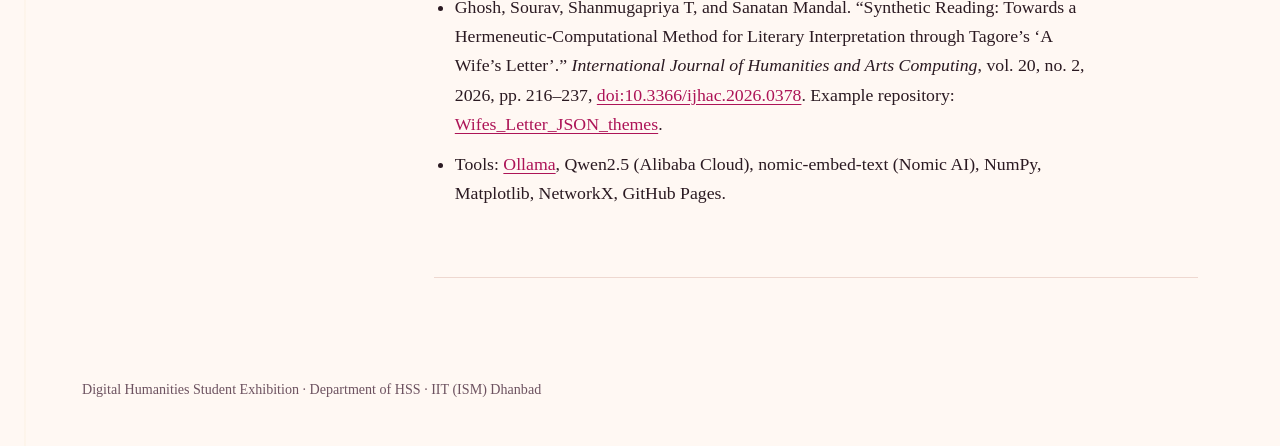
==== commit 39f6837a: "Move each assignment to its own repository and make this the portfolio hub Assignments now live in d" ====
--- a/index.html
+++ b/index.html
@@ -335,11 +335,12 @@
                 <h3 id="assignment-1-title">NLP: Indic Stop Words &mdash; Hindi, Bengali, Gujarati and Tamil</h3>
               </header>
               <p class="assignment-abstract"><strong>Abstract.</strong> Stop words are high-frequency function words that carry little content on their own and are usually removed before keyword extraction, topic modelling or frequency analysis. I compiled stop-word lists for four Indic languages in four scripts: Hindi (Devanagari), Bengali (Bengali script) and Gujarati (Gujarati script), which are Indo-Aryan, and Tamil (Tamil script), which is Dravidian. Each list is grouped by grammatical category (conjunctions, pronouns, possessives, postpositions, question words, quantifiers, auxiliary verbs and particles), and each file has a small function that removes the stop words from a sentence.</p>
+              <p class="assignment-repository">Repository: <a class="repository-link" href="https://github.com/jha-khushi/dh-01-indic-stopwords" target="_blank" rel="noopener noreferrer">dh-01-indic-stopwords</a></p>
               <p class="assignment-repository">Files:
-                <a class="repository-link" href="https://github.com/jha-khushi/digital-humanities-website/blob/main/assignment_01_indic_stopwords/hindi_stopwords.py" target="_blank" rel="noopener noreferrer">hindi_stopwords.py</a> (235 words) &middot;
-                <a class="repository-link" href="https://github.com/jha-khushi/digital-humanities-website/blob/main/assignment_01_indic_stopwords/bengali_stopwords.py" target="_blank" rel="noopener noreferrer">bengali_stopwords.py</a> (210) &middot;
-                <a class="repository-link" href="https://github.com/jha-khushi/digital-humanities-website/blob/main/assignment_01_indic_stopwords/gujarati_stopwords.py" target="_blank" rel="noopener noreferrer">gujarati_stopwords.py</a> (196) &middot;
-                <a class="repository-link" href="https://github.com/jha-khushi/digital-humanities-website/blob/main/assignment_01_indic_stopwords/tamil_stopwords.py" target="_blank" rel="noopener noreferrer">tamil_stopwords.py</a> (179)
+                <a class="repository-link" href="https://github.com/jha-khushi/dh-01-indic-stopwords/blob/main/hindi_stopwords.py" target="_blank" rel="noopener noreferrer">hindi_stopwords.py</a> (235 words) &middot;
+                <a class="repository-link" href="https://github.com/jha-khushi/dh-01-indic-stopwords/blob/main/bengali_stopwords.py" target="_blank" rel="noopener noreferrer">bengali_stopwords.py</a> (210) &middot;
+                <a class="repository-link" href="https://github.com/jha-khushi/dh-01-indic-stopwords/blob/main/gujarati_stopwords.py" target="_blank" rel="noopener noreferrer">gujarati_stopwords.py</a> (196) &middot;
+                <a class="repository-link" href="https://github.com/jha-khushi/dh-01-indic-stopwords/blob/main/tamil_stopwords.py" target="_blank" rel="noopener noreferrer">tamil_stopwords.py</a> (179)
               </p>
               <div class="assignment-body">
                 <p class="edit-callout">Visible assignment work</p>
@@ -368,20 +369,21 @@
                 <h3 id="assignment-2-title">Extraction of Indian Cultural Elements Using RAG: Flora and Fauna in Five Indian Books</h3>
               </header>
               <p class="assignment-abstract"><strong>Abstract.</strong> I built a repository of five Indian literary texts that differ in language of origin, period and genre: Kalidasa&rsquo;s Sanskrit drama and poetry, the Pali Jataka fables, Bankim Chandra Chattopadhyay&rsquo;s Bengali novel <em>The Poison Tree</em>, Sarojini Naidu&rsquo;s <em>The Golden Threshold</em> and Tagore&rsquo;s <em>The Gardener</em>. A Retrieval-Augmented Generation (RAG) pipeline that runs entirely on a local machine retrieved the passages most relevant to plants and animals in each book, and a local LLM extracted their names. Every name was checked against its source passage and validated, giving 65 plants and 68 animals.</p>
-              <p class="assignment-repository">Result file: <a class="repository-link" href="https://github.com/jha-khushi/digital-humanities-website/blob/main/assignment_02_rag_flora_fauna/flora_fauna.py" target="_blank" rel="noopener noreferrer">flora_fauna.py</a></p>
+              <p class="assignment-repository">Repository: <a class="repository-link" href="https://github.com/jha-khushi/dh-02-rag-flora-fauna" target="_blank" rel="noopener noreferrer">dh-02-rag-flora-fauna</a></p>
+              <p class="assignment-repository">Result file: <a class="repository-link" href="https://github.com/jha-khushi/dh-02-rag-flora-fauna/blob/main/flora_fauna.py" target="_blank" rel="noopener noreferrer">flora_fauna.py</a></p>
               <p class="assignment-repository">Corpus:
-                <a class="repository-link" href="https://github.com/jha-khushi/digital-humanities-website/blob/main/assignment_02_rag_flora_fauna/corpus/kalidasa_shakuntala_and_other_works.txt" target="_blank" rel="noopener noreferrer">Kalidasa</a> &middot;
-                <a class="repository-link" href="https://github.com/jha-khushi/digital-humanities-website/blob/main/assignment_02_rag_flora_fauna/corpus/jataka_buddhist_birth_stories.txt" target="_blank" rel="noopener noreferrer">Jataka Tales</a> &middot;
-                <a class="repository-link" href="https://github.com/jha-khushi/digital-humanities-website/blob/main/assignment_02_rag_flora_fauna/corpus/bankim_the_poison_tree.txt" target="_blank" rel="noopener noreferrer">The Poison Tree</a> &middot;
-                <a class="repository-link" href="https://github.com/jha-khushi/digital-humanities-website/blob/main/assignment_02_rag_flora_fauna/corpus/naidu_the_golden_threshold.txt" target="_blank" rel="noopener noreferrer">The Golden Threshold</a> &middot;
-                <a class="repository-link" href="https://github.com/jha-khushi/digital-humanities-website/blob/main/assignment_02_rag_flora_fauna/corpus/tagore_the_gardener.txt" target="_blank" rel="noopener noreferrer">The Gardener</a>
+                <a class="repository-link" href="https://github.com/jha-khushi/dh-02-rag-flora-fauna/blob/main/corpus/kalidasa_shakuntala_and_other_works.txt" target="_blank" rel="noopener noreferrer">Kalidasa</a> &middot;
+                <a class="repository-link" href="https://github.com/jha-khushi/dh-02-rag-flora-fauna/blob/main/corpus/jataka_buddhist_birth_stories.txt" target="_blank" rel="noopener noreferrer">Jataka Tales</a> &middot;
+                <a class="repository-link" href="https://github.com/jha-khushi/dh-02-rag-flora-fauna/blob/main/corpus/bankim_the_poison_tree.txt" target="_blank" rel="noopener noreferrer">The Poison Tree</a> &middot;
+                <a class="repository-link" href="https://github.com/jha-khushi/dh-02-rag-flora-fauna/blob/main/corpus/naidu_the_golden_threshold.txt" target="_blank" rel="noopener noreferrer">The Golden Threshold</a> &middot;
+                <a class="repository-link" href="https://github.com/jha-khushi/dh-02-rag-flora-fauna/blob/main/corpus/tagore_the_gardener.txt" target="_blank" rel="noopener noreferrer">The Gardener</a>
               </p>
               <p class="assignment-repository">Pipeline:
-                <a class="repository-link" href="https://github.com/jha-khushi/digital-humanities-website/blob/main/assignment_02_rag_flora_fauna/preprocess.py" target="_blank" rel="noopener noreferrer">preprocess.py</a> &middot;
-                <a class="repository-link" href="https://github.com/jha-khushi/digital-humanities-website/blob/main/assignment_02_rag_flora_fauna/rag_pipeline.py" target="_blank" rel="noopener noreferrer">rag_pipeline.py</a> &middot;
-                <a class="repository-link" href="https://github.com/jha-khushi/digital-humanities-website/blob/main/assignment_02_rag_flora_fauna/validate_results.py" target="_blank" rel="noopener noreferrer">validate_results.py</a> &middot;
-                <a class="repository-link" href="https://github.com/jha-khushi/digital-humanities-website/blob/main/assignment_02_rag_flora_fauna/make_flora_fauna.py" target="_blank" rel="noopener noreferrer">make_flora_fauna.py</a> &middot;
-                <a class="repository-link" href="https://github.com/jha-khushi/digital-humanities-website/blob/main/assignment_02_rag_flora_fauna/results/validated.json" target="_blank" rel="noopener noreferrer">validated.json</a> (each name with its evidence sentence)
+                <a class="repository-link" href="https://github.com/jha-khushi/dh-02-rag-flora-fauna/blob/main/preprocess.py" target="_blank" rel="noopener noreferrer">preprocess.py</a> &middot;
+                <a class="repository-link" href="https://github.com/jha-khushi/dh-02-rag-flora-fauna/blob/main/rag_pipeline.py" target="_blank" rel="noopener noreferrer">rag_pipeline.py</a> &middot;
+                <a class="repository-link" href="https://github.com/jha-khushi/dh-02-rag-flora-fauna/blob/main/validate_results.py" target="_blank" rel="noopener noreferrer">validate_results.py</a> &middot;
+                <a class="repository-link" href="https://github.com/jha-khushi/dh-02-rag-flora-fauna/blob/main/make_flora_fauna.py" target="_blank" rel="noopener noreferrer">make_flora_fauna.py</a> &middot;
+                <a class="repository-link" href="https://github.com/jha-khushi/dh-02-rag-flora-fauna/blob/main/results/validated.json" target="_blank" rel="noopener noreferrer">validated.json</a> (each name with its evidence sentence)
               </p>
               <div class="assignment-body">
                 <p class="edit-callout">Visible assignment work</p>
@@ -399,29 +401,30 @@
                 <h3 id="assignment-3-title">Synthetic Reading: Voice, Silence and Nature in Tagore&rsquo;s &ldquo;Subha&rdquo;</h3>
               </header>
               <p class="assignment-abstract"><strong>Abstract.</strong> &ldquo;Subha&rdquo; is the story of a mute village girl whose family treats her as a &ldquo;silent weight&rdquo; and finally marries her off without revealing her muteness. After a partial reading of 20% of the story, I asked how the text makes speech the condition for being recognised as a feeling person, and where Subha&rsquo;s own language goes when no human hears it. A local LLM extracted expressions along four dimensions (voice and silence, nature and non-human kinship, social and patriarchal structure, affect) across three stages of the story. The visualisation shows that Subha&rsquo;s language lives with the river and the cows, and that this vocabulary vanishes the moment marriage takes her to Calcutta, where the language of value, inspection and exchange takes over.</p>
+              <p class="assignment-repository">Repository: <a class="repository-link" href="https://github.com/jha-khushi/dh-03-synthetic-reading-subha" target="_blank" rel="noopener noreferrer">dh-03-synthetic-reading-subha</a></p>
               <p class="assignment-repository">Files:
-                <a class="repository-link" href="https://github.com/jha-khushi/digital-humanities-website/blob/main/assignment_03_synthetic_reading/subha.txt" target="_blank" rel="noopener noreferrer">subha.txt</a> (corpus) &middot;
-                <a class="repository-link" href="https://github.com/jha-khushi/digital-humanities-website/blob/main/assignment_03_synthetic_reading/partial_reading.txt" target="_blank" rel="noopener noreferrer">partial_reading.txt</a> &middot;
-                <a class="repository-link" href="https://github.com/jha-khushi/digital-humanities-website/blob/main/assignment_03_synthetic_reading/initial_impression.md" target="_blank" rel="noopener noreferrer">initial_impression.md</a> &middot;
-                <a class="repository-link" href="https://github.com/jha-khushi/digital-humanities-website/blob/main/assignment_03_synthetic_reading/prompt.txt" target="_blank" rel="noopener noreferrer">prompt.txt</a> &middot;
-                <a class="repository-link" href="https://github.com/jha-khushi/digital-humanities-website/blob/main/assignment_03_synthetic_reading/subha_themes.py" target="_blank" rel="noopener noreferrer">subha_themes.py</a> (extracted themes) &middot;
-                <a class="repository-link" href="https://github.com/jha-khushi/digital-humanities-website/blob/main/assignment_03_synthetic_reading/visualise.py" target="_blank" rel="noopener noreferrer">visualise.py</a> &middot;
-                <a class="repository-link" href="https://github.com/jha-khushi/digital-humanities-website/blob/main/assignment_03_synthetic_reading/interpretation.md" target="_blank" rel="noopener noreferrer">interpretation.md</a>
+                <a class="repository-link" href="https://github.com/jha-khushi/dh-03-synthetic-reading-subha/blob/main/subha.txt" target="_blank" rel="noopener noreferrer">subha.txt</a> (corpus) &middot;
+                <a class="repository-link" href="https://github.com/jha-khushi/dh-03-synthetic-reading-subha/blob/main/partial_reading.txt" target="_blank" rel="noopener noreferrer">partial_reading.txt</a> &middot;
+                <a class="repository-link" href="https://github.com/jha-khushi/dh-03-synthetic-reading-subha/blob/main/initial_impression.md" target="_blank" rel="noopener noreferrer">initial_impression.md</a> &middot;
+                <a class="repository-link" href="https://github.com/jha-khushi/dh-03-synthetic-reading-subha/blob/main/prompt.txt" target="_blank" rel="noopener noreferrer">prompt.txt</a> &middot;
+                <a class="repository-link" href="https://github.com/jha-khushi/dh-03-synthetic-reading-subha/blob/main/subha_themes.py" target="_blank" rel="noopener noreferrer">subha_themes.py</a> (extracted themes) &middot;
+                <a class="repository-link" href="https://github.com/jha-khushi/dh-03-synthetic-reading-subha/blob/main/visualise.py" target="_blank" rel="noopener noreferrer">visualise.py</a> &middot;
+                <a class="repository-link" href="https://github.com/jha-khushi/dh-03-synthetic-reading-subha/blob/main/interpretation.md" target="_blank" rel="noopener noreferrer">interpretation.md</a>
               </p>
               <div class="assignment-body">
                 <p class="edit-callout">Visible assignment work</p>
                 <p><strong>Method (seven steps).</strong> (1) Partial reading: the story&rsquo;s 118 sentences were split into three equal parts and only 20% of each was read (first, random, last). (2) Initial impression and research problem, with frameworks from Spivak, ecofeminism and disability studies. (3) The full text was uploaded and cleaned. (4) A detailed prompt was written. (5) A local LLM (qwen2.5:7b via Ollama) extracted expressions, which were checked against the text and then annotated by the author. (6) Python visualisations. (7) Interpretation.</p>
                 <p><strong>Statement tested:</strong> as the story moves from Chandipur to Calcutta, the vocabulary of nature and non-human kinship gives way to the vocabulary of social and patriarchal structure.</p>
                 <figure>
-                  <img src="assignment_03_synthetic_reading/figures/theme_trace.png" alt="Line chart of four vocabulary dimensions across the 118 sentences of Subha. Voice and nature peak together late in Stage I; social structure surges with the marriage talk at the end of Stage II and peaks in Stage III, where the nature line falls to zero after the farewell to the river and cows." loading="lazy">
+                  <img src="images/03_theme_trace.png" alt="Line chart of four vocabulary dimensions across the 118 sentences of Subha. Voice and nature peak together late in Stage I; social structure surges with the marriage talk at the end of Stage II and peaks in Stage III, where the nature line falls to zero after the farewell to the river and cows." loading="lazy">
                   <figcaption>Where each dimension&rsquo;s vocabulary occurs, sentence by sentence (9-sentence moving average).</figcaption>
                 </figure>
                 <figure>
-                  <img src="assignment_03_synthetic_reading/figures/theme_heatmap.png" alt="Heat map of expressions per dimension and stage: voice 18, 13, 11; nature 13, 8, 9; social structure 12, 8, 17; affect 10, 12, 10." loading="lazy">
+                  <img src="images/03_theme_heatmap.png" alt="Heat map of expressions per dimension and stage: voice 18, 13, 11; nature 13, 8, 9; social structure 12, 8, 17; affect 10, 12, 10." loading="lazy">
                   <figcaption>Number of extracted expressions per dimension and stage.</figcaption>
                 </figure>
                 <p><strong>Findings.</strong> Voice and nature peak together where &ldquo;there were only dumb Nature and a dumb girl&rdquo;: the cows &ldquo;understood her gentle murmuring better than all speech&rdquo;. Nature returns once as farewell to her &ldquo;dear river&rdquo; and to &ldquo;earth, her strong silent mother&rdquo;, then drops to zero in the Calcutta section. There social structure peaks: she is inspected, found to be a &ldquo;useful possession&rdquo; and &ldquo;delivered over&hellip; into another&rsquo;s hands&rdquo;. Her voice survives only as tears and gaze that &ldquo;no one understood&rdquo;.</p>
-                <p><strong>Interpretation.</strong> Read with Spivak&rsquo;s &ldquo;Can the Subaltern Speak?&rdquo;, Subha&rsquo;s problem is not that she cannot speak but that no structure exists to hear her: &ldquo;because she did not speak, therefore she did not feel&rdquo; is epistemic violence. Gayle Rubin&rsquo;s &ldquo;traffic in women&rdquo; explains the commercial vocabulary of the marriage, and ecofeminism (Plumwood) shows the double edge of her bond with nature: it sustains her, yet she ends as &ldquo;a stricken doe&rdquo; before &ldquo;the hunter&rsquo;s face&rdquo;. The full argument, limitations and works cited are in <a href="https://github.com/jha-khushi/digital-humanities-website/blob/main/assignment_03_synthetic_reading/interpretation.md" target="_blank" rel="noopener noreferrer">interpretation.md</a>.</p>
+                <p><strong>Interpretation.</strong> Read with Spivak&rsquo;s &ldquo;Can the Subaltern Speak?&rdquo;, Subha&rsquo;s problem is not that she cannot speak but that no structure exists to hear her: &ldquo;because she did not speak, therefore she did not feel&rdquo; is epistemic violence. Gayle Rubin&rsquo;s &ldquo;traffic in women&rdquo; explains the commercial vocabulary of the marriage, and ecofeminism (Plumwood) shows the double edge of her bond with nature: it sustains her, yet she ends as &ldquo;a stricken doe&rdquo; before &ldquo;the hunter&rsquo;s face&rdquo;. The full argument, limitations and works cited are in <a href="https://github.com/jha-khushi/dh-03-synthetic-reading-subha/blob/main/interpretation.md" target="_blank" rel="noopener noreferrer">interpretation.md</a>.</p>
               </div>
             </article>
 
@@ -431,7 +434,8 @@
                 <h3 id="assignment-4-title">Creating a SKILL for an LLM: Indian Case-Brief Writer</h3>
               </header>
               <p class="assignment-abstract"><strong>Abstract.</strong> A SKILL file is a set of Markdown instructions that turns a general-purpose LLM into a reliable assistant for one specific task. This skill teaches an LLM to write structured case briefs of Indian Supreme Court and High Court judgments, especially fundamental-rights cases such as the privacy line from <em>Kharak Singh</em> to <em>Govind</em> and <em>R. Rajagopal</em>. It requires the model to work only from the judgment text supplied, to separate the <em>ratio decidendi</em> from <em>obiter dicta</em> and majority from dissent, and to quote and cite nothing that is not in that text.</p>
-              <p class="assignment-repository">File: <a class="repository-link" href="https://github.com/jha-khushi/digital-humanities-website/blob/main/assignment_04_skill/SKILL.md" target="_blank" rel="noopener noreferrer">SKILL.md</a></p>
+              <p class="assignment-repository">Repository: <a class="repository-link" href="https://github.com/jha-khushi/dh-04-skill-case-brief" target="_blank" rel="noopener noreferrer">dh-04-skill-case-brief</a></p>
+              <p class="assignment-repository">File: <a class="repository-link" href="https://github.com/jha-khushi/dh-04-skill-case-brief/blob/main/SKILL.md" target="_blank" rel="noopener noreferrer">SKILL.md</a></p>
               <div class="assignment-body">
                 <p class="edit-callout">Visible assignment work</p>
                 <p><strong>Name of the work:</strong> writing citation-faithful case briefs of Indian constitutional-law judgments.</p>
@@ -455,21 +459,22 @@
                 <h3 id="assignment-5-title">Testing the Stop-Word Lists on Real Text: Why Tamil Resists a List</h3>
               </header>
               <p class="assignment-abstract"><strong>Abstract.</strong> <em>An additional assignment extending Assignment 01.</em> I tested the four stop-word lists from Assignment 01 by using them on comparable texts: the same four Wikipedia articles (India, Rabindranath Tagore, Monsoon, Ganges) in Hindi, Bengali, Gujarati and Tamil, about 48,000 tokens in all. The Hindi list removes 41.2% of all tokens, the Gujarati list 28.6%, the Bengali list 19.3% and the Tamil list only 14.5%. The difference comes from grammar: Hindi writes its postpositions as separate words, while Tamil and Bengali join case endings to the noun (<span lang="ta">இந்தியாவின்</span>, <span lang="bn">ভারতের</span>, &ldquo;of India&rdquo;), where a whitespace-based list cannot reach them.</p>
+              <p class="assignment-repository">Repository: <a class="repository-link" href="https://github.com/jha-khushi/dh-05-stopword-evaluation" target="_blank" rel="noopener noreferrer">dh-05-stopword-evaluation</a></p>
               <p class="assignment-repository">Files:
-                <a class="repository-link" href="https://github.com/jha-khushi/digital-humanities-website/blob/main/assignment_05_stopword_evaluation/evaluate_stopwords.py" target="_blank" rel="noopener noreferrer">evaluate_stopwords.py</a> &middot;
-                <a class="repository-link" href="https://github.com/jha-khushi/digital-humanities-website/blob/main/assignment_05_stopword_evaluation/findings.md" target="_blank" rel="noopener noreferrer">findings.md</a> &middot;
-                <a class="repository-link" href="https://github.com/jha-khushi/digital-humanities-website/blob/main/assignment_05_stopword_evaluation/results/top_words.md" target="_blank" rel="noopener noreferrer">top_words.md</a> (frequency tables) &middot;
-                <a class="repository-link" href="https://github.com/jha-khushi/digital-humanities-website/blob/main/assignment_05_stopword_evaluation/results/coverage.json" target="_blank" rel="noopener noreferrer">coverage.json</a> &middot;
-                <a class="repository-link" href="https://github.com/jha-khushi/digital-humanities-website/tree/main/assignment_05_stopword_evaluation/texts" target="_blank" rel="noopener noreferrer">texts/</a>
+                <a class="repository-link" href="https://github.com/jha-khushi/dh-05-stopword-evaluation/blob/main/evaluate_stopwords.py" target="_blank" rel="noopener noreferrer">evaluate_stopwords.py</a> &middot;
+                <a class="repository-link" href="https://github.com/jha-khushi/dh-05-stopword-evaluation/blob/main/findings.md" target="_blank" rel="noopener noreferrer">findings.md</a> &middot;
+                <a class="repository-link" href="https://github.com/jha-khushi/dh-05-stopword-evaluation/blob/main/results/top_words.md" target="_blank" rel="noopener noreferrer">top_words.md</a> (frequency tables) &middot;
+                <a class="repository-link" href="https://github.com/jha-khushi/dh-05-stopword-evaluation/blob/main/results/coverage.json" target="_blank" rel="noopener noreferrer">coverage.json</a> &middot;
+                <a class="repository-link" href="https://github.com/jha-khushi/dh-05-stopword-evaluation/tree/main/texts" target="_blank" rel="noopener noreferrer">texts/</a>
               </p>
               <div class="assignment-body">
                 <p class="edit-callout">Visible assignment work</p>
                 <figure>
-                  <img src="assignment_05_stopword_evaluation/figures/coverage_pies.png" alt="Four donut charts: stop words make up 41% of tokens in Hindi, 19% in Bengali, 29% in Gujarati and 14% in Tamil." loading="lazy">
+                  <img src="images/05_coverage_pies.png" alt="Four donut charts: stop words make up 41% of tokens in Hindi, 19% in Bengali, 29% in Gujarati and 14% in Tamil." loading="lazy">
                   <figcaption>Share of all word tokens removed by each list.</figcaption>
                 </figure>
                 <figure>
-                  <img src="assignment_05_stopword_evaluation/figures/category_pies.png" alt="Four pie charts of stop-word categories. Postpositions are 46% of removed tokens in Hindi but 16% in Bengali, 15% in Gujarati and 9% in Tamil." loading="lazy">
+                  <img src="images/05_category_pies.png" alt="Four pie charts of stop-word categories. Postpositions are 46% of removed tokens in Hindi but 16% in Bengali, 15% in Gujarati and 9% in Tamil." loading="lazy">
                   <figcaption>Which kinds of stop words do the work. Postpositions dominate only in Hindi.</figcaption>
                 </figure>
                 <p><strong>Findings.</strong> (1) Lists of similar size remove very different shares of text, so the gap is caused by grammar, not by list length. (2) Postpositions do 46% of the removal work in Hindi but only 9% in Tamil, where &ldquo;of India&rdquo; and &ldquo;in India&rdquo; are single words. (3) The most frequent words the lists did not remove point to additions, such as Hindi <span lang="hi">जाता</span>, Bengali <span lang="bn">সালে</span>, Gujarati <span lang="gu">તરીકે</span> and Tamil <span lang="ta">இல்</span>. (4) Between 59% and 71% of each list occurs in the texts. Colloquial forms such as <span lang="hi">तू</span> and <span lang="bn">তুই</span> never appear in encyclopaedia prose, so the right list depends on the genre.</p>
@@ -483,24 +488,25 @@
                 <h3 id="assignment-6-title">Comparing the Natural Worlds of Five Indian Books</h3>
               </header>
               <p class="assignment-abstract"><strong>Abstract.</strong> <em>An additional assignment extending Assignment 02.</em> The RAG pipeline found which plants and animals the five books name. This assignment counts how often each name is mentioned in the full text of every book, and compares the books. Each genre turns out to have its own nature: the Jataka fables are 77% animals, Sarojini Naidu&rsquo;s poems are 65% plants (38% flowers alone) and the densest at 17 mentions per 1,000 words, and Bankim&rsquo;s novel is full of household creatures (owls, sparrows, lizards, rats, cats). Only six names occur in all five books: deer, lotus, mango, peacock, rice and snake.</p>
+              <p class="assignment-repository">Repository: <a class="repository-link" href="https://github.com/jha-khushi/dh-06-comparing-books" target="_blank" rel="noopener noreferrer">dh-06-comparing-books</a></p>
               <p class="assignment-repository">Files:
-                <a class="repository-link" href="https://github.com/jha-khushi/digital-humanities-website/blob/main/assignment_06_comparing_books/compare_books.py" target="_blank" rel="noopener noreferrer">compare_books.py</a> &middot;
-                <a class="repository-link" href="https://github.com/jha-khushi/digital-humanities-website/blob/main/assignment_06_comparing_books/findings.md" target="_blank" rel="noopener noreferrer">findings.md</a> &middot;
-                <a class="repository-link" href="https://github.com/jha-khushi/digital-humanities-website/blob/main/assignment_06_comparing_books/results/summary.md" target="_blank" rel="noopener noreferrer">summary.md</a> &middot;
-                <a class="repository-link" href="https://github.com/jha-khushi/digital-humanities-website/blob/main/assignment_06_comparing_books/results/mentions.json" target="_blank" rel="noopener noreferrer">mentions.json</a>
+                <a class="repository-link" href="https://github.com/jha-khushi/dh-06-comparing-books/blob/main/compare_books.py" target="_blank" rel="noopener noreferrer">compare_books.py</a> &middot;
+                <a class="repository-link" href="https://github.com/jha-khushi/dh-06-comparing-books/blob/main/findings.md" target="_blank" rel="noopener noreferrer">findings.md</a> &middot;
+                <a class="repository-link" href="https://github.com/jha-khushi/dh-06-comparing-books/blob/main/results/summary.md" target="_blank" rel="noopener noreferrer">summary.md</a> &middot;
+                <a class="repository-link" href="https://github.com/jha-khushi/dh-06-comparing-books/blob/main/results/mentions.json" target="_blank" rel="noopener noreferrer">mentions.json</a>
               </p>
               <div class="assignment-body">
                 <p class="edit-callout">Visible assignment work</p>
                 <figure>
-                  <img src="assignment_06_comparing_books/figures/flora_fauna_share.png" alt="Five donut charts of the share of plant mentions: Kalidasa 42%, Jataka Tales 23%, The Poison Tree 44%, The Golden Threshold 65%, The Gardener 45%." loading="lazy">
+                  <img src="images/06_flora_fauna_share.png" alt="Five donut charts of the share of plant mentions: Kalidasa 42%, Jataka Tales 23%, The Poison Tree 44%, The Golden Threshold 65%, The Gardener 45%." loading="lazy">
                   <figcaption>Plants or animals? Share of mentions in each book.</figcaption>
                 </figure>
                 <figure>
-                  <img src="assignment_06_comparing_books/figures/category_by_book.png" alt="Five pie charts of mentions by category. Mammals are 65% of the Jataka Tales; flowers are 38% of The Golden Threshold." loading="lazy">
+                  <img src="images/06_category_by_book.png" alt="Five pie charts of mentions by category. Mammals are 65% of the Jataka Tales; flowers are 38% of The Golden Threshold." loading="lazy">
                   <figcaption>What kind of nature? Mentions by category.</figcaption>
                 </figure>
                 <figure>
-                  <img src="assignment_06_comparing_books/figures/cooccurrence_network.png" alt="Network of the 40 most frequent plant and animal names. Lotus, elephant and deer are the most connected; bee, swan, lily and jasmine cluster around the lotus." loading="lazy">
+                  <img src="images/06_cooccurrence_network.png" alt="Network of the 40 most frequent plant and animal names. Lotus, elephant and deer are the most connected; bee, swan, lily and jasmine cluster around the lotus." loading="lazy">
                   <figcaption>Which plants and animals share a passage (at least twice). The lotus is the centre.</figcaption>
                 </figure>
                 <p><strong>Counting needs reading.</strong> Some names are also English words or characters. A first count gave Naidu&rsquo;s poems six bears, from &ldquo;we <em>bear</em> her along&rdquo;, and found the flower &ldquo;kunda&rdquo; 400 times in <em>The Poison Tree</em>, where Kunda is the heroine. Such names are counted only in plant or animal contexts. Every rule is in the code.</p>
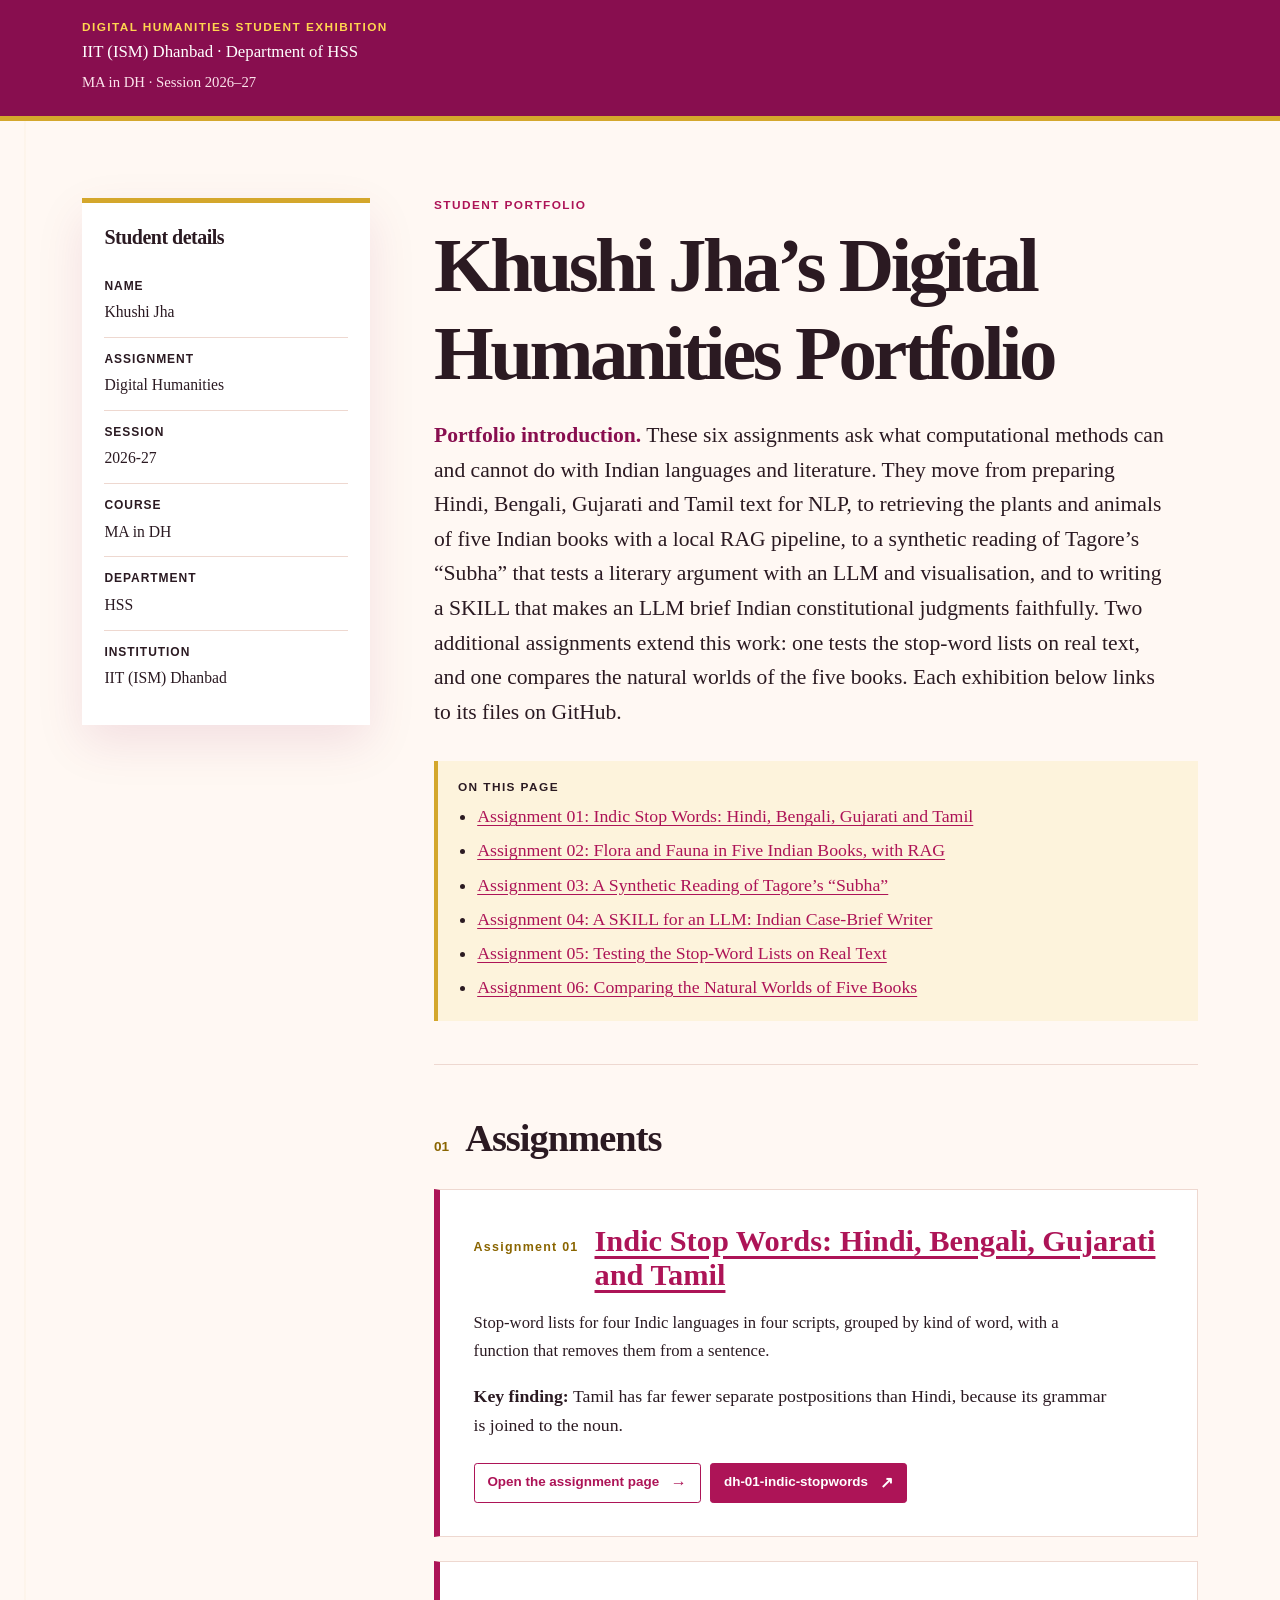
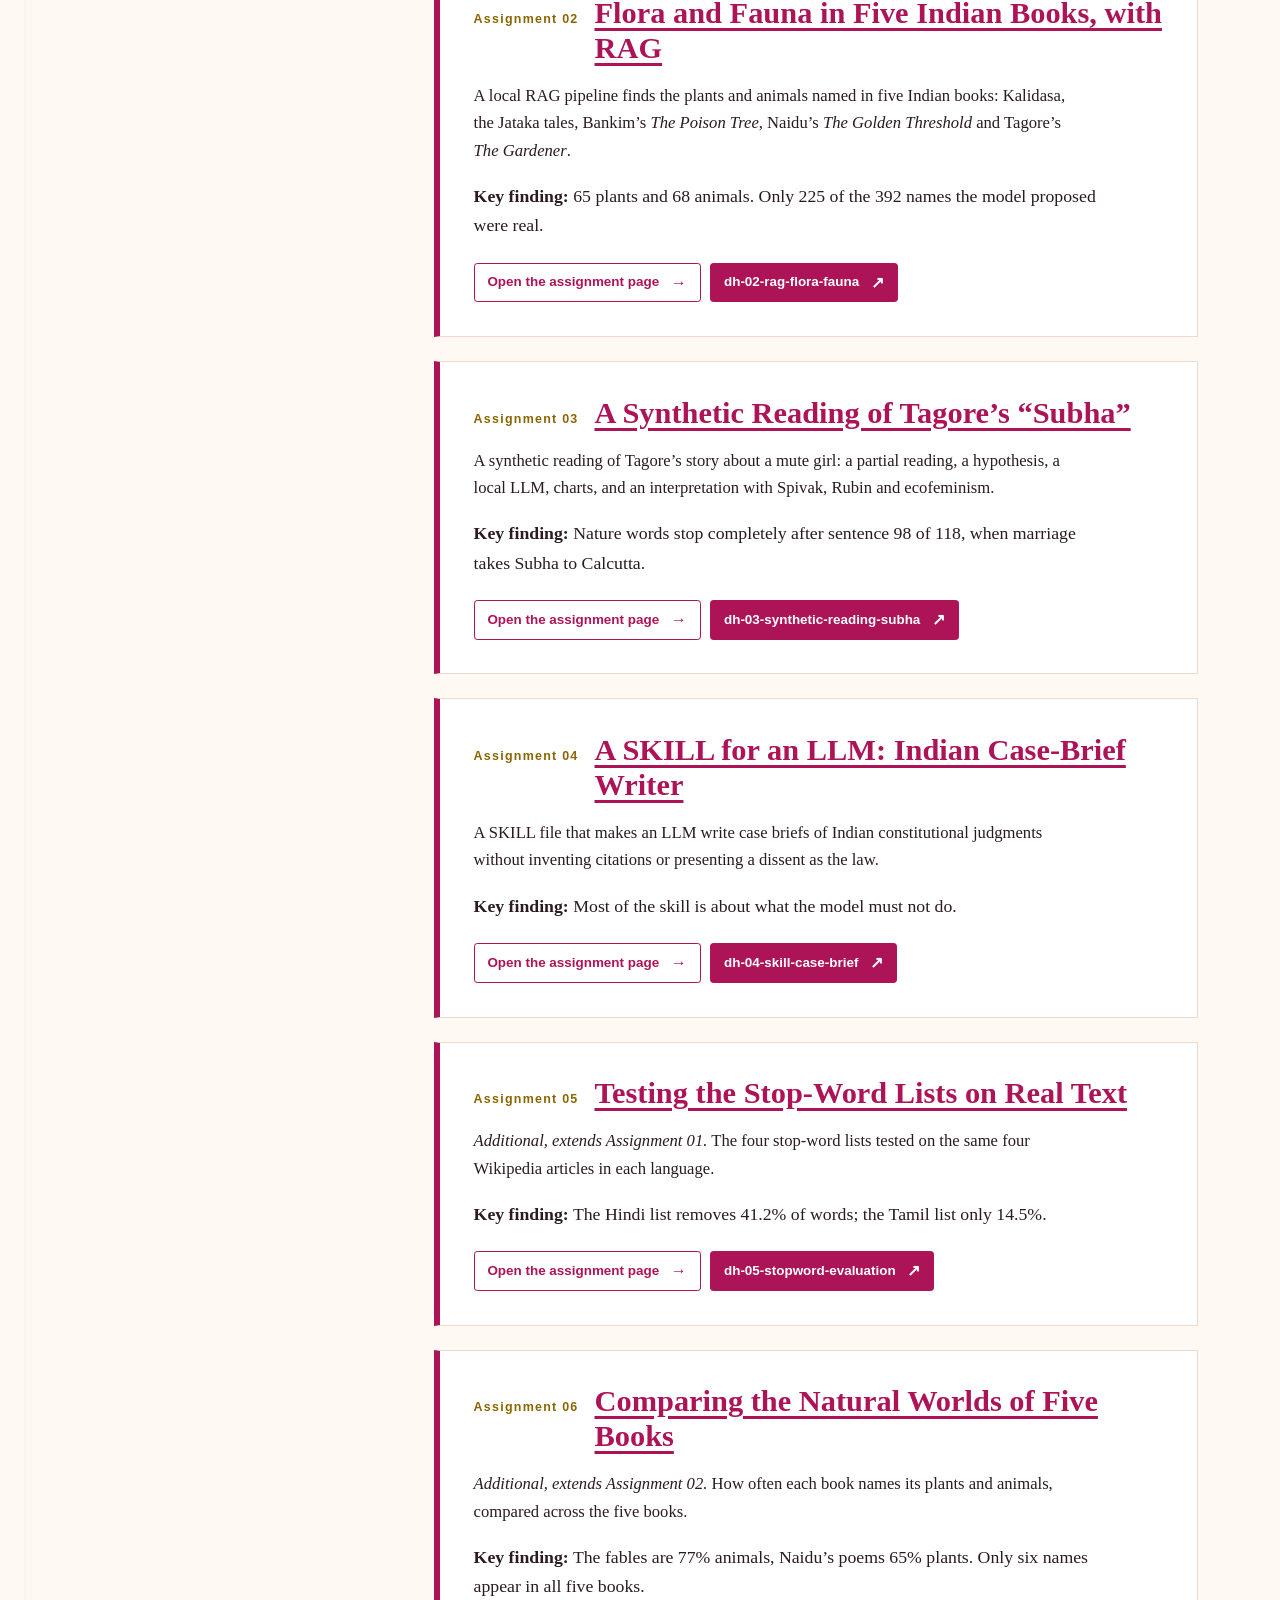
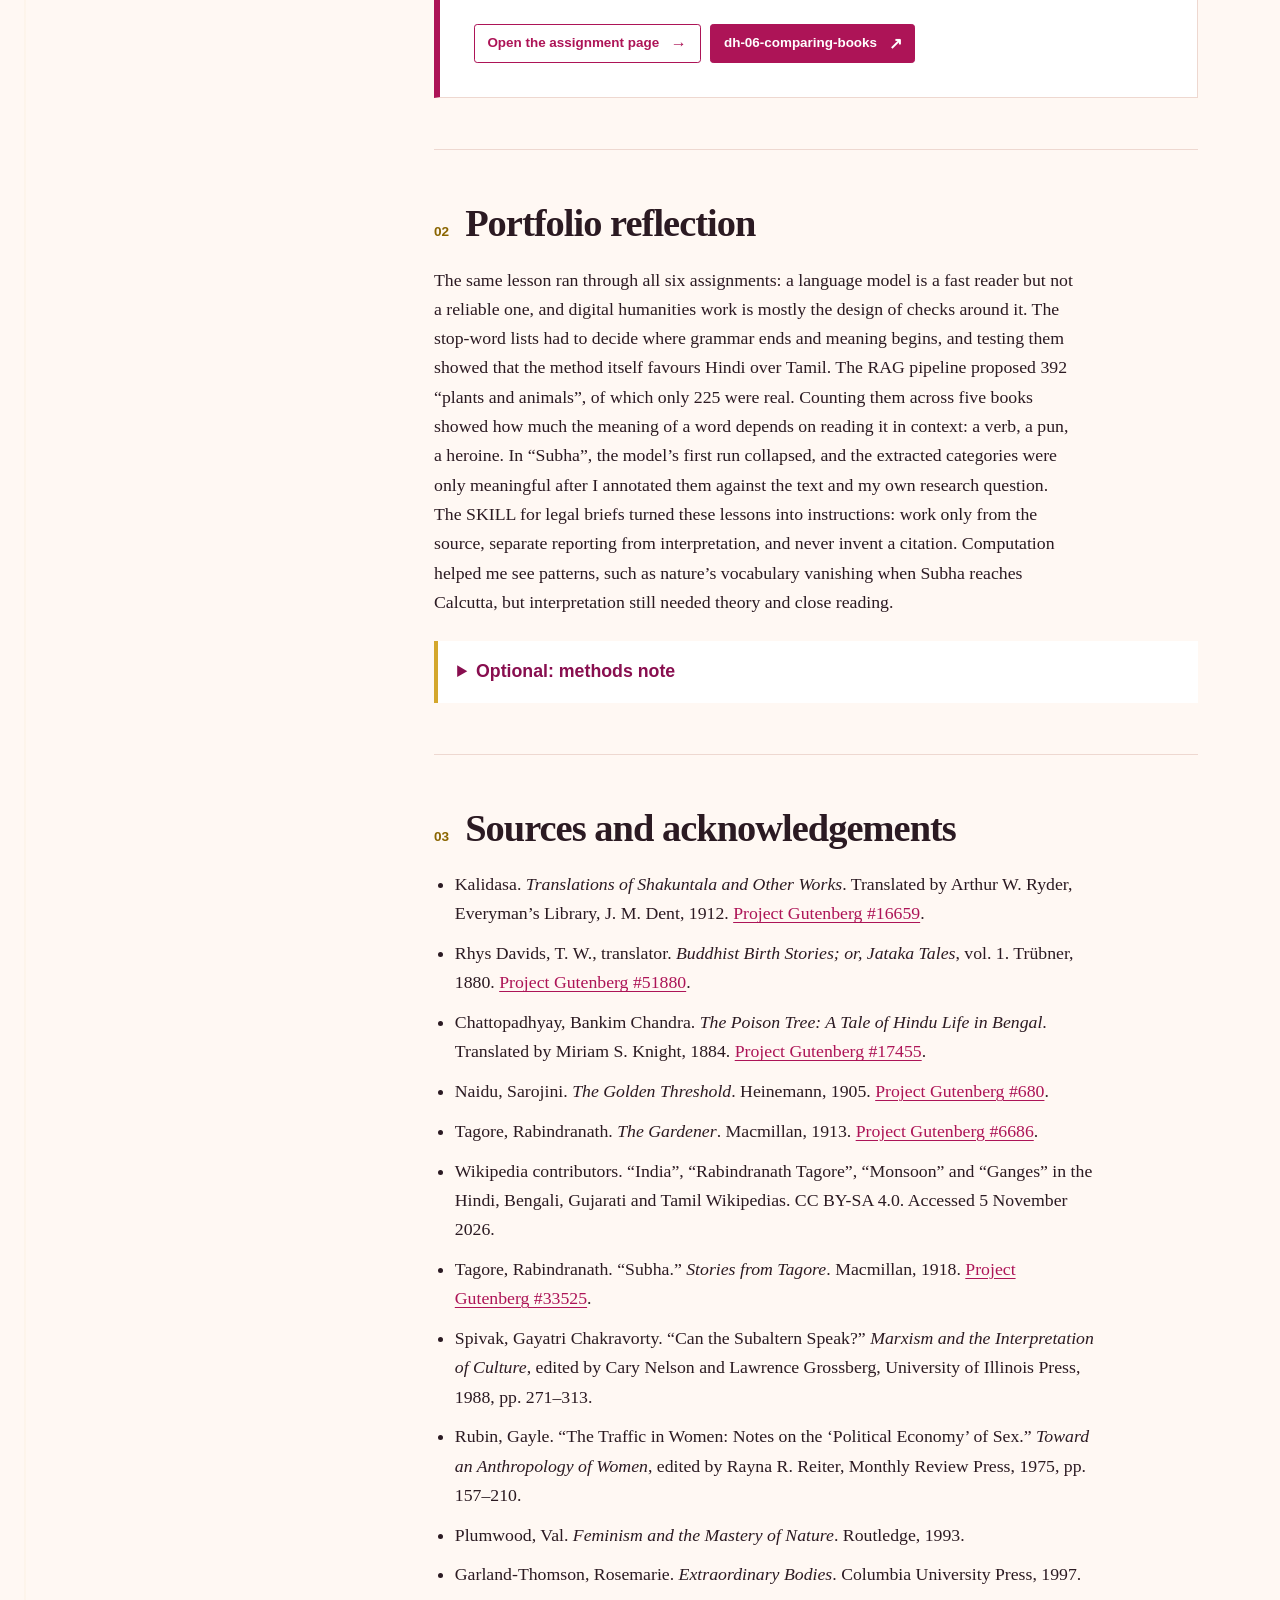
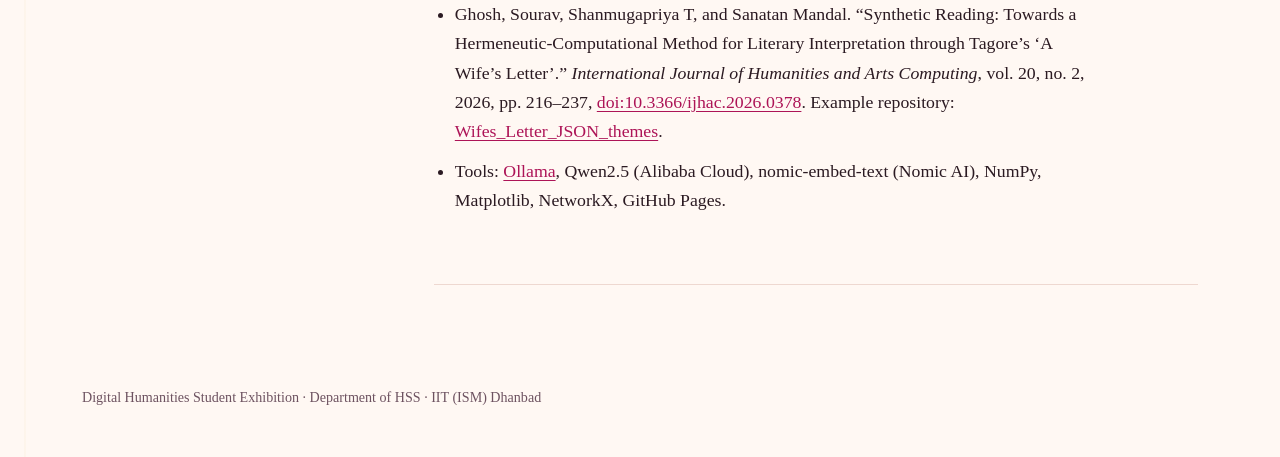
==== commit 016f46a1: "Add a page for each assignment with its charts, heatmaps and interpretation - assignment-01.html ..." ====
--- a/index.html
+++ b/index.html
@@ -13,244 +13,7 @@
     <meta name="viewport" content="width=device-width, initial-scale=1">
     <meta name="description" content="A student digital humanities portfolio exhibition.">
     <title>Khushi Jha | Digital Humanities Portfolio</title>
-    <style>
-      :root {
-        --page-gutter: clamp(1rem, 4vw, 2rem);
-        --content-width: 1180px;
-        --ink: #2b1a22;
-        --muted: #6d5260;
-        --paper: #fff8f3;
-        --surface: #ffffff;
-        --line: #eed8d0;
-        --accent: #ad1457;
-        --accent-deep: #880e4f;
-        --highlight: #d4a72c;
-        --highlight-text: #8a6500;
-        --focus: #6a1b9a;
-        --shadow: 0 18px 45px rgb(136 14 79 / 10%);
-      }
-
-      *, *::before, *::after { box-sizing: border-box; }
-
-      html { scroll-behavior: smooth; -webkit-text-size-adjust: 100%; }
-
-      body {
-        margin: 0;
-        color: var(--ink);
-        background:
-          linear-gradient(90deg, transparent 0, transparent 24px, rgb(212 167 44 / 8%) 25px, transparent 26px) 0 0 / 100% 100%,
-          var(--paper);
-        font-family: Georgia, "Times New Roman", serif;
-        font-size: clamp(1rem, 0.2vw + 0.95rem, 1.125rem);
-        line-height: 1.65;
-        overflow-wrap: break-word;
-      }
-
-      a { color: var(--accent); text-underline-offset: 0.16em; }
-      a:hover { color: var(--accent-deep); }
-      a:focus-visible, summary:focus-visible { outline: 3px solid var(--focus); outline-offset: 4px; }
-      img, picture, video, iframe, svg, canvas { max-width: 100%; }
-      img, video, svg, canvas { height: auto; }
-      iframe { width: 100%; border: 0; }
-
-      .skip-link {
-        position: absolute;
-        top: -5rem;
-        left: 1rem;
-        z-index: 10;
-        padding: 0.65rem 0.9rem;
-        color: #fff;
-        background: var(--accent-deep);
-      }
-      .skip-link:focus { top: 1rem; }
-
-      .site-header {
-        color: #fff;
-        background: var(--accent-deep);
-        border-bottom: 5px solid var(--highlight);
-      }
-      .header-inner, .layout, .site-footer { width: min(100%, var(--content-width)); margin: 0 auto; }
-      .header-inner { padding: 1.25rem var(--page-gutter) 1.4rem; }
-      .eyebrow, .label {
-        margin: 0;
-        color: inherit;
-        font-family: Arial, Helvetica, sans-serif;
-        font-size: 0.74rem;
-        font-weight: 700;
-        letter-spacing: 0.12em;
-        line-height: 1.25;
-        text-transform: uppercase;
-      }
-      .eyebrow { color: #ffd54f; }
-      .wordmark { margin: 0.2rem 0 0; font-size: 1.05rem; }
-      .course-line { margin: 0.25rem 0 0; color: #fce4ec; font-size: 0.92rem; }
-
-      .layout {
-        display: grid;
-        grid-template-columns: minmax(14rem, 18rem) minmax(0, 1fr);
-        gap: clamp(1.5rem, 5vw, 5rem);
-        padding: clamp(2rem, 6vw, 5.5rem) var(--page-gutter) 4rem;
-      }
-
-      .student-card {
-        align-self: start;
-        padding: 1.4rem;
-        background: var(--surface);
-        border-top: 5px solid var(--highlight);
-        box-shadow: var(--shadow);
-      }
-      .student-card h2 { margin: 0 0 1rem; font-size: 1.25rem; }
-      .metadata { margin: 0; }
-      .metadata > div { padding: 0.75rem 0; border-top: 1px solid var(--line); }
-      .metadata > div:first-child { border-top: 0; }
-      .metadata dt { font-family: Arial, Helvetica, sans-serif; font-size: 0.75rem; font-weight: 700; letter-spacing: 0.08em; text-transform: uppercase; }
-      .metadata dd { margin: 0.16rem 0 0; font-size: 0.98rem; }
-      .student-note { margin: 1rem 0 0; color: var(--muted); font-size: 0.85rem; line-height: 1.5; }
-
-      main { min-width: 0; container-type: inline-size; }
-      .hero { padding: 0 0 2.7rem; border-bottom: 1px solid var(--line); }
-      .project-kicker { color: var(--accent); }
-      h1, h2, h3 { color: var(--ink); line-height: 1.15; }
-      h1 { max-width: 17ch; margin: 0.55rem 0 1.25rem; font-size: clamp(2.4rem, 6vw, 5.4rem); letter-spacing: -0.045em; }
-      h2 { margin: 0; font-size: clamp(1.65rem, 3vw, 2.4rem); letter-spacing: -0.025em; }
-      h3 { margin: 0 0 0.45rem; font-size: 1.2rem; }
-      .abstract { max-width: 68ch; margin: 0; font-size: clamp(1.12rem, 2vw, 1.35rem); line-height: 1.6; }
-      .abstract strong { color: var(--accent-deep); }
-
-      .content-section { padding: 3.2rem 0; border-bottom: 1px solid var(--line); }
-      .section-heading { display: flex; gap: 1rem; align-items: baseline; margin-bottom: 1.25rem; }
-      .section-number { color: var(--highlight-text); font-family: Arial, Helvetica, sans-serif; font-size: 0.85rem; font-weight: 700; }
-      .content-section p, .content-section li { max-width: 72ch; }
-
-      /* EDIT HERE: Replace this example box with your essay, timeline, image gallery, map,
-         data visualisation, embedded media, or another form of project work. */
-      .edit-placeholder {
-        margin-top: 1.5rem;
-        padding: clamp(1.25rem, 4vw, 2.25rem);
-        background: #fce4ec;
-        border: 2px dashed #d4a72c;
-      }
-      .edit-placeholder > :first-child { margin-top: 0; }
-      .edit-placeholder > :last-child { margin-bottom: 0; }
-      .edit-callout { color: var(--accent-deep); font-family: Arial, Helvetica, sans-serif; font-size: 0.78rem; font-weight: 700; letter-spacing: 0.09em; text-transform: uppercase; }
-
-      .project-grid { display: grid; grid-template-columns: repeat(2, minmax(0, 1fr)); gap: 1.25rem; margin-top: 1.75rem; }
-      .project-grid article { padding: 1.25rem; background: var(--surface); border: 1px solid var(--line); }
-      .project-grid p { margin-bottom: 0; font-size: 0.95rem; }
-
-      .assignment-list { display: grid; gap: clamp(1rem, 3vw, 1.5rem); margin-top: 1.8rem; }
-      .assignment {
-        padding: clamp(1.3rem, 4vw, 2.1rem);
-        background: var(--surface);
-        border: 1px solid var(--line);
-        border-left: 6px solid var(--accent);
-      }
-      .assignment header { display: grid; grid-template-columns: auto 1fr; gap: 0.8rem 1rem; align-items: baseline; }
-      .assignment-index { color: var(--highlight-text); font-family: Arial, Helvetica, sans-serif; font-size: 0.78rem; font-weight: 700; letter-spacing: 0.1em; }
-      .assignment h3 { margin: 0; font-size: clamp(1.35rem, 2.5vw, 1.9rem); }
-      .assignment .assignment-abstract { margin: 1rem 0 0; font-size: 1.04rem; }
-      .assignment-repository { margin: 1.15rem 0 0; }
-      .repository-link {
-        display: inline-flex;
-        align-items: center;
-        gap: 0.45rem;
-        max-width: 100%;
-        padding: 0.55rem 0.8rem;
-        color: #fff;
-        background: var(--accent);
-        border: 1px solid var(--accent);
-        border-radius: 0.2rem;
-        font-family: Arial, Helvetica, sans-serif;
-        font-size: 0.84rem;
-        font-weight: 700;
-        line-height: 1.25;
-        text-decoration: none;
-      }
-      .repository-link::after { content: "\00a0\2197"; font-size: 1rem; }
-      .repository-link:hover { color: #fff; background: var(--accent-deep); border-color: var(--accent-deep); }
-      .assignment-body { margin-top: 1.25rem; padding-top: 1.25rem; border-top: 1px solid var(--line); }
-      .assignment-body > :last-child { margin-bottom: 0; }
-      .contents-nav { margin-top: 2rem; padding: 1.15rem 1.25rem; background: #fdf3dc; border-left: 4px solid var(--highlight); }
-      .contents-nav ul { display: flex; flex-wrap: wrap; gap: 0.3rem 1.2rem; margin: 0.5rem 0 0; padding-left: 1.2rem; }
-      .contents-nav[hidden] { display: none; }
-
-      figure { margin: 1.75rem 0; }
-      figure img { display: block; width: 100%; max-width: 900px; height: auto; border: 1px solid var(--line); }
-      figcaption { margin-top: 0.65rem; color: var(--muted); font-size: 0.9rem; }
-      .media-frame {
-        position: relative;
-        overflow: hidden;
-        aspect-ratio: 16 / 9;
-        margin: 1.5rem 0;
-        background: var(--ink);
-      }
-      .media-frame > iframe, .media-frame > video { width: 100%; height: 100%; object-fit: contain; }
-
-      details { margin-top: 1.5rem; padding: 1rem 1.2rem; background: var(--surface); border-left: 4px solid var(--highlight); }
-      summary { cursor: pointer; color: var(--accent-deep); font-family: Arial, Helvetica, sans-serif; font-weight: 700; }
-      details p { margin-bottom: 0; }
-
-      .citation-list { padding-left: 1.3rem; }
-      .citation-list li { margin: 0.65rem 0; }
-      .site-footer { padding: 2.25rem var(--page-gutter) 3rem; color: var(--muted); font-size: 0.88rem; }
-      .site-footer p { margin: 0; }
-
-      @media (min-width: 900px) {
-        .student-card { position: sticky; top: 1.25rem; }
-      }
-
-      @media (max-width: 860px) {
-        .layout { display: block; padding-top: 2rem; }
-        .student-card { margin-bottom: 2.5rem; }
-      }
-
-      /* Container queries keep assignment cards legible even when embedded in a narrow layout. */
-      @container (max-width: 34rem) {
-        .assignment header { grid-template-columns: 1fr; gap: 0.35rem; }
-        .contents-nav ul { display: grid; gap: 0.45rem; }
-      }
-
-      @media (max-width: 480px) {
-        .section-heading { gap: 0.6rem; }
-        .assignment { border-left-width: 4px; }
-        .contents-nav { padding: 1rem; }
-        .project-grid { grid-template-columns: 1fr; }
-      }
-
-      @media (prefers-reduced-motion: reduce) {
-        html { scroll-behavior: auto; }
-      }
-
-      @media (prefers-color-scheme: dark) {
-        :root {
-          --ink: #fdeef4;
-          --muted: #d7b8c6;
-          --paper: #1a1015;
-          --surface: #24161d;
-          --line: #553443;
-          --accent: #f48fb1;
-          --accent-deep: #f8bbd0;
-          --highlight: #e5bd68;
-          --highlight-text: #e5bd68;
-          --focus: #ffd180;
-          --shadow: 0 18px 45px rgb(0 0 0 / 24%);
-        }
-        .site-header { color: #fff5f8; background: #3d0a24; }
-        .eyebrow { color: #f3d78c; }
-        .course-line { color: #f3d9e4; }
-        .edit-placeholder, .contents-nav { background: #3a1a2a; }
-        .edit-callout, .abstract strong, summary { color: #f8bbd0; }
-        .repository-link { color: #fff; background: #c2185b; border-color: #c2185b; }
-        .repository-link:hover { color: #fff; background: #ad1457; border-color: #ad1457; }
-      }
-
-      @media print {
-        .site-header { color: var(--ink); background: transparent; border: 0; }
-        .layout { display: block; padding: 1rem 0; }
-        .student-card { margin: 1rem 0 2rem; box-shadow: none; border: 1px solid var(--line); }
-        a { color: var(--ink); }
-      }
-    </style>
+    <link rel="stylesheet" href="assets/site.css">
   </head>
   <body>
     <a class="skip-link" href="#main-content">Skip to project</a>
@@ -332,184 +95,78 @@
             <article class="assignment" id="assignment-1" aria-labelledby="assignment-1-title">
               <header>
                 <span class="assignment-index">Assignment 01</span>
-                <h3 id="assignment-1-title">NLP: Indic Stop Words &mdash; Hindi, Bengali, Gujarati and Tamil</h3>
-              </header>
-              <p class="assignment-abstract"><strong>Abstract.</strong> Stop words are high-frequency function words that carry little content on their own and are usually removed before keyword extraction, topic modelling or frequency analysis. I compiled stop-word lists for four Indic languages in four scripts: Hindi (Devanagari), Bengali (Bengali script) and Gujarati (Gujarati script), which are Indo-Aryan, and Tamil (Tamil script), which is Dravidian. Each list is grouped by grammatical category (conjunctions, pronouns, possessives, postpositions, question words, quantifiers, auxiliary verbs and particles), and each file has a small function that removes the stop words from a sentence.</p>
-              <p class="assignment-repository">Repository: <a class="repository-link" href="https://github.com/jha-khushi/dh-01-indic-stopwords" target="_blank" rel="noopener noreferrer">dh-01-indic-stopwords</a></p>
-              <p class="assignment-repository">Files:
-                <a class="repository-link" href="https://github.com/jha-khushi/dh-01-indic-stopwords/blob/main/hindi_stopwords.py" target="_blank" rel="noopener noreferrer">hindi_stopwords.py</a> (235 words) &middot;
-                <a class="repository-link" href="https://github.com/jha-khushi/dh-01-indic-stopwords/blob/main/bengali_stopwords.py" target="_blank" rel="noopener noreferrer">bengali_stopwords.py</a> (210) &middot;
-                <a class="repository-link" href="https://github.com/jha-khushi/dh-01-indic-stopwords/blob/main/gujarati_stopwords.py" target="_blank" rel="noopener noreferrer">gujarati_stopwords.py</a> (196) &middot;
-                <a class="repository-link" href="https://github.com/jha-khushi/dh-01-indic-stopwords/blob/main/tamil_stopwords.py" target="_blank" rel="noopener noreferrer">tamil_stopwords.py</a> (179)
-              </p>
-              <div class="assignment-body">
-                <p class="edit-callout">Visible assignment work</p>
-                <p><strong>A sample from each list:</strong></p>
-                <ul>
-                  <li>Hindi: <span lang="hi">और &middot; लेकिन &middot; मैं &middot; वह &middot; का &middot; में &middot; से &middot; क्या &middot; है &middot; नहीं</span></li>
-                  <li>Bengali: <span lang="bn">এবং &middot; কিন্তু &middot; আমি &middot; সে &middot; থেকে &middot; জন্য &middot; কী &middot; আছে &middot; ছিল &middot; না</span></li>
-                  <li>Gujarati: <span lang="gu">અને &middot; પરંતુ &middot; હું &middot; તે &middot; માં &middot; થી &middot; શું &middot; છે &middot; હતું &middot; નથી</span></li>
-                  <li>Tamil: <span lang="ta">மற்றும் &middot; ஆனால் &middot; நான் &middot; அவர் &middot; இந்த &middot; பற்றி &middot; என்ன &middot; உள்ளது &middot; இல்லை</span></li>
-                </ul>
-                <p><strong>Example.</strong> The same sentence, &ldquo;Today I went to the market with my friend and bought books there&rdquo;, before and after removing stop words:</p>
-                <ul>
-                  <li>Hindi: <span lang="hi">मैं आज अपने दोस्त के साथ बाज़ार गई और वहाँ से किताबें खरीदीं &rarr; दोस्त बाज़ार किताबें खरीदीं</span></li>
-                  <li>Bengali: <span lang="bn">আমি আজ বন্ধুর সঙ্গে বাজারে গিয়েছিলাম এবং সেখানে কিছু বই কিনলাম &rarr; বন্ধুর বাজারে গিয়েছিলাম বই কিনলাম</span></li>
-                  <li>Gujarati: <span lang="gu">હું આજે મારા મિત્ર સાથે બજારમાં ગઈ અને ત્યાંથી પુસ્તકો ખરીદ્યાં &rarr; મિત્ર બજારમાં ત્યાંથી પુસ્તકો ખરીદ્યાં</span></li>
-                  <li>Tamil: <span lang="ta">நான் இன்று என் நண்பருடன் சந்தைக்குச் சென்றேன் மற்றும் அங்கு சில புத்தகங்கள் வாங்கினேன் &rarr; நண்பருடன் சந்தைக்குச் சென்றேன் புத்தகங்கள் வாங்கினேன்</span></li>
-                </ul>
-                <p><strong>What comparing the languages showed.</strong> A stop-word list works best where grammar words stand apart from content words. In Hindi, postpositions are written as separate words (<span lang="hi">दोस्त के साथ</span>), so they are removed cleanly. In Bengali and Gujarati, case endings are often joined to the noun (<span lang="bn">বাজারে</span>, <span lang="gu">બજારમાં</span>, &ldquo;in the market&rdquo;). In Tamil, which is agglutinative, &ldquo;with my friend&rdquo; is one word (<span lang="ta">நண்பருடன்</span>). For these languages a list catches only the free-standing words, and fuller cleaning needs a stemmer or morphological analyser.</p>
-                <p><strong>Limitations.</strong> Spelling varies (<span lang="hi">गए / गये</span>, <span lang="bn">কখনো / কখনও</span>), so common variants are listed together. The Bengali, Gujarati and Tamil files normalise text to Unicode NFC, because the same letter can be typed in two ways. Negation words such as <span lang="hi">नहीं</span>, <span lang="bn">না</span>, <span lang="gu">નથી</span> and <span lang="ta">இல்லை</span> change meaning, so they should be kept for tasks like sentiment analysis.</p>
+                <h3 id="assignment-1-title"><a href="assignment-01.html">Indic Stop Words: Hindi, Bengali, Gujarati and Tamil</a></h3>
+              </header>
+              <p class="assignment-abstract">Stop-word lists for four Indic languages in four scripts, grouped by kind of word, with a function that removes them from a sentence.</p>
+              <p><strong>Key finding:</strong> Tamil has far fewer separate postpositions than Hindi, because its grammar is joined to the noun.</p>
+              <div class="button-row">
+                <a class="repository-link page-link" href="assignment-01.html">Open the assignment page</a>
+                <a class="repository-link" href="https://github.com/jha-khushi/dh-01-indic-stopwords" target="_blank" rel="noopener noreferrer">dh-01-indic-stopwords</a>
               </div>
             </article>
 
             <article class="assignment" id="assignment-2" aria-labelledby="assignment-2-title">
               <header>
                 <span class="assignment-index">Assignment 02</span>
-                <h3 id="assignment-2-title">Extraction of Indian Cultural Elements Using RAG: Flora and Fauna in Five Indian Books</h3>
-              </header>
-              <p class="assignment-abstract"><strong>Abstract.</strong> I built a repository of five Indian literary texts that differ in language of origin, period and genre: Kalidasa&rsquo;s Sanskrit drama and poetry, the Pali Jataka fables, Bankim Chandra Chattopadhyay&rsquo;s Bengali novel <em>The Poison Tree</em>, Sarojini Naidu&rsquo;s <em>The Golden Threshold</em> and Tagore&rsquo;s <em>The Gardener</em>. A Retrieval-Augmented Generation (RAG) pipeline that runs entirely on a local machine retrieved the passages most relevant to plants and animals in each book, and a local LLM extracted their names. Every name was checked against its source passage and validated, giving 65 plants and 68 animals.</p>
-              <p class="assignment-repository">Repository: <a class="repository-link" href="https://github.com/jha-khushi/dh-02-rag-flora-fauna" target="_blank" rel="noopener noreferrer">dh-02-rag-flora-fauna</a></p>
-              <p class="assignment-repository">Result file: <a class="repository-link" href="https://github.com/jha-khushi/dh-02-rag-flora-fauna/blob/main/flora_fauna.py" target="_blank" rel="noopener noreferrer">flora_fauna.py</a></p>
-              <p class="assignment-repository">Corpus:
-                <a class="repository-link" href="https://github.com/jha-khushi/dh-02-rag-flora-fauna/blob/main/corpus/kalidasa_shakuntala_and_other_works.txt" target="_blank" rel="noopener noreferrer">Kalidasa</a> &middot;
-                <a class="repository-link" href="https://github.com/jha-khushi/dh-02-rag-flora-fauna/blob/main/corpus/jataka_buddhist_birth_stories.txt" target="_blank" rel="noopener noreferrer">Jataka Tales</a> &middot;
-                <a class="repository-link" href="https://github.com/jha-khushi/dh-02-rag-flora-fauna/blob/main/corpus/bankim_the_poison_tree.txt" target="_blank" rel="noopener noreferrer">The Poison Tree</a> &middot;
-                <a class="repository-link" href="https://github.com/jha-khushi/dh-02-rag-flora-fauna/blob/main/corpus/naidu_the_golden_threshold.txt" target="_blank" rel="noopener noreferrer">The Golden Threshold</a> &middot;
-                <a class="repository-link" href="https://github.com/jha-khushi/dh-02-rag-flora-fauna/blob/main/corpus/tagore_the_gardener.txt" target="_blank" rel="noopener noreferrer">The Gardener</a>
-              </p>
-              <p class="assignment-repository">Pipeline:
-                <a class="repository-link" href="https://github.com/jha-khushi/dh-02-rag-flora-fauna/blob/main/preprocess.py" target="_blank" rel="noopener noreferrer">preprocess.py</a> &middot;
-                <a class="repository-link" href="https://github.com/jha-khushi/dh-02-rag-flora-fauna/blob/main/rag_pipeline.py" target="_blank" rel="noopener noreferrer">rag_pipeline.py</a> &middot;
-                <a class="repository-link" href="https://github.com/jha-khushi/dh-02-rag-flora-fauna/blob/main/validate_results.py" target="_blank" rel="noopener noreferrer">validate_results.py</a> &middot;
-                <a class="repository-link" href="https://github.com/jha-khushi/dh-02-rag-flora-fauna/blob/main/make_flora_fauna.py" target="_blank" rel="noopener noreferrer">make_flora_fauna.py</a> &middot;
-                <a class="repository-link" href="https://github.com/jha-khushi/dh-02-rag-flora-fauna/blob/main/results/validated.json" target="_blank" rel="noopener noreferrer">validated.json</a> (each name with its evidence sentence)
-              </p>
-              <div class="assignment-body">
-                <p class="edit-callout">Visible assignment work</p>
-                <p><strong>Pipeline.</strong> (1) Pre-process: remove the Project Gutenberg licence and keep only the literary text, cutting translators&rsquo; introductions, prefaces, indexes and footnotes. (2) Chunk into 844 overlapping passages of about 250 words. (3) Embed each passage with <code>nomic-embed-text</code>. (4) Retrieve the 10 most similar passages from <em>each book</em> for each of 12 queries (trees, flowers, creepers, crops, mammals, birds, reptiles, fish, insects&hellip;), 238 passages in all, so that long books cannot crowd out short ones. (5) Generate: <code>qwen2.5:7b</code> lists the plant and animal names in each passage as JSON. (6) Verify that each name occurs in its passage. (7) Validate it (the model, plus 88 recorded author corrections) and merge variants. (8) Save as <code>flora_fauna.py</code>.</p>
-                <p><strong>Flora (65):</strong> amaranth, ashoka, babul (acacia), bakul, bamboo, banyan, barley, bel (wood-apple), betel-nut, brinjal, casuarina, champa, coconut, coral tree, corn, cucumber, deodar, durva grass, fig, gourd, hemp, henna, hyacinth, jackfruit, jasmine, jujube, kadam, ketak (screw-pine), kusum, lichi, lily, linseed, lodh, lotus, madder, mango, mushroom, mustard, neem, nipa, oleander, orange, palm, panic grass, peach, plantain, plum, pomegranate, poppy, pumpkin, reed, rice, rose, rose-apple, sacred grass (kusha), saffron, sandalwood, silk cotton tree, siris, spring creeper, tamal, trumpet-flower, tulip, tulsi, water lily.</p>
-                <p><strong>Fauna (68):</strong> antelope, ape, bat, bear, bee, bison, boar, buffalo, bull, butterfly, carp, cat, centipede, cobra, cockroach, cow, crane, crow, cuckoo, dahuk (waterhen), deer, dhadikula, dog, dove, duck, elephant, firefly, fly, frog, gazelle, goat, goose, gull, halcyon, hare, heron, horse, jackal, kite, koel, lion, lizard, monkey, mouse, musk deer, musk-rat, nightingale, oriole, owl, ox, paddy bird (pond heron), panther, papiya (hawk-cuckoo), parrot, partridge, peacock, pig, pigeon, plover, quail, rat, sheep, snake, sparrow, spider, squirrel, starling, swan.</p>
-                <p><strong>What the validation step showed.</strong> Of 392 names proposed by the LLM, 33 did not occur in the passage at all, and 134 were not living things: ornaments (&ldquo;lotus-bracelet&rdquo;), food (&ldquo;sausages&rdquo;, &ldquo;molasses&rdquo;, which the model filed as an insect), objects (a <em>bonti</em>, the Bengali fish-cutter, filed as a fish), places, rivers and characters. Only 225 were real plants or animals. Some errors are themselves findings. In Kalidasa, nature is bound up with ornament and ritual (bark dresses, the &ldquo;vine-bride&rdquo;). In Bankim, the heroine Kunda is named after a jasmine, and the text plays on it: &ldquo;what if you should discover the flower, Kunda, under the trees?&rdquo;</p>
-                <p><strong>Limitations.</strong> Names come from English translations, so some are the translators&rsquo; choices (&ldquo;nightingale&rdquo; for an Indian bird). Retrieval finds the most relevant passages, not every mention, which is why Assignment 06 counts mentions in the full texts.</p>
+                <h3 id="assignment-2-title"><a href="assignment-02.html">Flora and Fauna in Five Indian Books, with RAG</a></h3>
+              </header>
+              <p class="assignment-abstract">A local RAG pipeline finds the plants and animals named in five Indian books: Kalidasa, the Jataka tales, Bankim&rsquo;s <em>The Poison Tree</em>, Naidu&rsquo;s <em>The Golden Threshold</em> and Tagore&rsquo;s <em>The Gardener</em>.</p>
+              <p><strong>Key finding:</strong> 65 plants and 68 animals. Only 225 of the 392 names the model proposed were real.</p>
+              <div class="button-row">
+                <a class="repository-link page-link" href="assignment-02.html">Open the assignment page</a>
+                <a class="repository-link" href="https://github.com/jha-khushi/dh-02-rag-flora-fauna" target="_blank" rel="noopener noreferrer">dh-02-rag-flora-fauna</a>
               </div>
             </article>
 
             <article class="assignment" id="assignment-3" aria-labelledby="assignment-3-title">
               <header>
                 <span class="assignment-index">Assignment 03</span>
-                <h3 id="assignment-3-title">Synthetic Reading: Voice, Silence and Nature in Tagore&rsquo;s &ldquo;Subha&rdquo;</h3>
-              </header>
-              <p class="assignment-abstract"><strong>Abstract.</strong> &ldquo;Subha&rdquo; is the story of a mute village girl whose family treats her as a &ldquo;silent weight&rdquo; and finally marries her off without revealing her muteness. After a partial reading of 20% of the story, I asked how the text makes speech the condition for being recognised as a feeling person, and where Subha&rsquo;s own language goes when no human hears it. A local LLM extracted expressions along four dimensions (voice and silence, nature and non-human kinship, social and patriarchal structure, affect) across three stages of the story. The visualisation shows that Subha&rsquo;s language lives with the river and the cows, and that this vocabulary vanishes the moment marriage takes her to Calcutta, where the language of value, inspection and exchange takes over.</p>
-              <p class="assignment-repository">Repository: <a class="repository-link" href="https://github.com/jha-khushi/dh-03-synthetic-reading-subha" target="_blank" rel="noopener noreferrer">dh-03-synthetic-reading-subha</a></p>
-              <p class="assignment-repository">Files:
-                <a class="repository-link" href="https://github.com/jha-khushi/dh-03-synthetic-reading-subha/blob/main/subha.txt" target="_blank" rel="noopener noreferrer">subha.txt</a> (corpus) &middot;
-                <a class="repository-link" href="https://github.com/jha-khushi/dh-03-synthetic-reading-subha/blob/main/partial_reading.txt" target="_blank" rel="noopener noreferrer">partial_reading.txt</a> &middot;
-                <a class="repository-link" href="https://github.com/jha-khushi/dh-03-synthetic-reading-subha/blob/main/initial_impression.md" target="_blank" rel="noopener noreferrer">initial_impression.md</a> &middot;
-                <a class="repository-link" href="https://github.com/jha-khushi/dh-03-synthetic-reading-subha/blob/main/prompt.txt" target="_blank" rel="noopener noreferrer">prompt.txt</a> &middot;
-                <a class="repository-link" href="https://github.com/jha-khushi/dh-03-synthetic-reading-subha/blob/main/subha_themes.py" target="_blank" rel="noopener noreferrer">subha_themes.py</a> (extracted themes) &middot;
-                <a class="repository-link" href="https://github.com/jha-khushi/dh-03-synthetic-reading-subha/blob/main/visualise.py" target="_blank" rel="noopener noreferrer">visualise.py</a> &middot;
-                <a class="repository-link" href="https://github.com/jha-khushi/dh-03-synthetic-reading-subha/blob/main/interpretation.md" target="_blank" rel="noopener noreferrer">interpretation.md</a>
-              </p>
-              <div class="assignment-body">
-                <p class="edit-callout">Visible assignment work</p>
-                <p><strong>Method (seven steps).</strong> (1) Partial reading: the story&rsquo;s 118 sentences were split into three equal parts and only 20% of each was read (first, random, last). (2) Initial impression and research problem, with frameworks from Spivak, ecofeminism and disability studies. (3) The full text was uploaded and cleaned. (4) A detailed prompt was written. (5) A local LLM (qwen2.5:7b via Ollama) extracted expressions, which were checked against the text and then annotated by the author. (6) Python visualisations. (7) Interpretation.</p>
-                <p><strong>Statement tested:</strong> as the story moves from Chandipur to Calcutta, the vocabulary of nature and non-human kinship gives way to the vocabulary of social and patriarchal structure.</p>
-                <figure>
-                  <img src="images/03_theme_trace.png" alt="Line chart of four vocabulary dimensions across the 118 sentences of Subha. Voice and nature peak together late in Stage I; social structure surges with the marriage talk at the end of Stage II and peaks in Stage III, where the nature line falls to zero after the farewell to the river and cows." loading="lazy">
-                  <figcaption>Where each dimension&rsquo;s vocabulary occurs, sentence by sentence (9-sentence moving average).</figcaption>
-                </figure>
-                <figure>
-                  <img src="images/03_theme_heatmap.png" alt="Heat map of expressions per dimension and stage: voice 18, 13, 11; nature 13, 8, 9; social structure 12, 8, 17; affect 10, 12, 10." loading="lazy">
-                  <figcaption>Number of extracted expressions per dimension and stage.</figcaption>
-                </figure>
-                <p><strong>Findings.</strong> Voice and nature peak together where &ldquo;there were only dumb Nature and a dumb girl&rdquo;: the cows &ldquo;understood her gentle murmuring better than all speech&rdquo;. Nature returns once as farewell to her &ldquo;dear river&rdquo; and to &ldquo;earth, her strong silent mother&rdquo;, then drops to zero in the Calcutta section. There social structure peaks: she is inspected, found to be a &ldquo;useful possession&rdquo; and &ldquo;delivered over&hellip; into another&rsquo;s hands&rdquo;. Her voice survives only as tears and gaze that &ldquo;no one understood&rdquo;.</p>
-                <p><strong>Interpretation.</strong> Read with Spivak&rsquo;s &ldquo;Can the Subaltern Speak?&rdquo;, Subha&rsquo;s problem is not that she cannot speak but that no structure exists to hear her: &ldquo;because she did not speak, therefore she did not feel&rdquo; is epistemic violence. Gayle Rubin&rsquo;s &ldquo;traffic in women&rdquo; explains the commercial vocabulary of the marriage, and ecofeminism (Plumwood) shows the double edge of her bond with nature: it sustains her, yet she ends as &ldquo;a stricken doe&rdquo; before &ldquo;the hunter&rsquo;s face&rdquo;. The full argument, limitations and works cited are in <a href="https://github.com/jha-khushi/dh-03-synthetic-reading-subha/blob/main/interpretation.md" target="_blank" rel="noopener noreferrer">interpretation.md</a>.</p>
+                <h3 id="assignment-3-title"><a href="assignment-03.html">A Synthetic Reading of Tagore&rsquo;s &ldquo;Subha&rdquo;</a></h3>
+              </header>
+              <p class="assignment-abstract">A synthetic reading of Tagore&rsquo;s story about a mute girl: a partial reading, a hypothesis, a local LLM, charts, and an interpretation with Spivak, Rubin and ecofeminism.</p>
+              <p><strong>Key finding:</strong> Nature words stop completely after sentence 98 of 118, when marriage takes Subha to Calcutta.</p>
+              <div class="button-row">
+                <a class="repository-link page-link" href="assignment-03.html">Open the assignment page</a>
+                <a class="repository-link" href="https://github.com/jha-khushi/dh-03-synthetic-reading-subha" target="_blank" rel="noopener noreferrer">dh-03-synthetic-reading-subha</a>
               </div>
             </article>
 
             <article class="assignment" id="assignment-4" aria-labelledby="assignment-4-title">
               <header>
                 <span class="assignment-index">Assignment 04</span>
-                <h3 id="assignment-4-title">Creating a SKILL for an LLM: Indian Case-Brief Writer</h3>
-              </header>
-              <p class="assignment-abstract"><strong>Abstract.</strong> A SKILL file is a set of Markdown instructions that turns a general-purpose LLM into a reliable assistant for one specific task. This skill teaches an LLM to write structured case briefs of Indian Supreme Court and High Court judgments, especially fundamental-rights cases such as the privacy line from <em>Kharak Singh</em> to <em>Govind</em> and <em>R. Rajagopal</em>. It requires the model to work only from the judgment text supplied, to separate the <em>ratio decidendi</em> from <em>obiter dicta</em> and majority from dissent, and to quote and cite nothing that is not in that text.</p>
-              <p class="assignment-repository">Repository: <a class="repository-link" href="https://github.com/jha-khushi/dh-04-skill-case-brief" target="_blank" rel="noopener noreferrer">dh-04-skill-case-brief</a></p>
-              <p class="assignment-repository">File: <a class="repository-link" href="https://github.com/jha-khushi/dh-04-skill-case-brief/blob/main/SKILL.md" target="_blank" rel="noopener noreferrer">SKILL.md</a></p>
-              <div class="assignment-body">
-                <p class="edit-callout">Visible assignment work</p>
-                <p><strong>Name of the work:</strong> writing citation-faithful case briefs of Indian constitutional-law judgments.</p>
-                <p><strong>What the skill makes the LLM do</strong> (eleven-step workflow):</p>
-                <ol>
-                  <li>Identify the case, court, bench and citation exactly as given, never inventing them.</li>
-                  <li>Separate the majority, concurring and dissenting opinions.</li>
-                  <li>Extract the material facts, the issues as questions of law, and both sides&rsquo; arguments.</li>
-                  <li>State the holding and reasoning, naming the constitutional provisions and tests used (e.g. Art. 21, reasonable restriction, proportionality).</li>
-                  <li>Isolate the <em>ratio decidendi</em>, distinguish <em>obiter dicta</em>, and place the case among earlier and later precedents.</li>
-                  <li>Check that every quotation and paragraph number really appears in the judgment before answering.</li>
-                </ol>
-                <p><strong>Output:</strong> a fixed Markdown brief (Facts &middot; Issues &middot; Arguments &middot; Holding &middot; Reasoning &middot; Ratio &middot; Obiter &middot; Dissent &middot; Place in doctrine &middot; Key quotations), with a comparison table when several cases are briefed together.</p>
-                <p><strong>Design choice.</strong> Most errors in AI legal summaries are invented citations and dissents presented as law. The skill therefore puts accuracy rules ahead of style and keeps the court&rsquo;s reasoning separate from any commentary.</p>
+                <h3 id="assignment-4-title"><a href="assignment-04.html">A SKILL for an LLM: Indian Case-Brief Writer</a></h3>
+              </header>
+              <p class="assignment-abstract">A SKILL file that makes an LLM write case briefs of Indian constitutional judgments without inventing citations or presenting a dissent as the law.</p>
+              <p><strong>Key finding:</strong> Most of the skill is about what the model must not do.</p>
+              <div class="button-row">
+                <a class="repository-link page-link" href="assignment-04.html">Open the assignment page</a>
+                <a class="repository-link" href="https://github.com/jha-khushi/dh-04-skill-case-brief" target="_blank" rel="noopener noreferrer">dh-04-skill-case-brief</a>
               </div>
             </article>
 
             <article class="assignment" id="assignment-5" aria-labelledby="assignment-5-title">
               <header>
                 <span class="assignment-index">Assignment 05</span>
-                <h3 id="assignment-5-title">Testing the Stop-Word Lists on Real Text: Why Tamil Resists a List</h3>
-              </header>
-              <p class="assignment-abstract"><strong>Abstract.</strong> <em>An additional assignment extending Assignment 01.</em> I tested the four stop-word lists from Assignment 01 by using them on comparable texts: the same four Wikipedia articles (India, Rabindranath Tagore, Monsoon, Ganges) in Hindi, Bengali, Gujarati and Tamil, about 48,000 tokens in all. The Hindi list removes 41.2% of all tokens, the Gujarati list 28.6%, the Bengali list 19.3% and the Tamil list only 14.5%. The difference comes from grammar: Hindi writes its postpositions as separate words, while Tamil and Bengali join case endings to the noun (<span lang="ta">இந்தியாவின்</span>, <span lang="bn">ভারতের</span>, &ldquo;of India&rdquo;), where a whitespace-based list cannot reach them.</p>
-              <p class="assignment-repository">Repository: <a class="repository-link" href="https://github.com/jha-khushi/dh-05-stopword-evaluation" target="_blank" rel="noopener noreferrer">dh-05-stopword-evaluation</a></p>
-              <p class="assignment-repository">Files:
-                <a class="repository-link" href="https://github.com/jha-khushi/dh-05-stopword-evaluation/blob/main/evaluate_stopwords.py" target="_blank" rel="noopener noreferrer">evaluate_stopwords.py</a> &middot;
-                <a class="repository-link" href="https://github.com/jha-khushi/dh-05-stopword-evaluation/blob/main/findings.md" target="_blank" rel="noopener noreferrer">findings.md</a> &middot;
-                <a class="repository-link" href="https://github.com/jha-khushi/dh-05-stopword-evaluation/blob/main/results/top_words.md" target="_blank" rel="noopener noreferrer">top_words.md</a> (frequency tables) &middot;
-                <a class="repository-link" href="https://github.com/jha-khushi/dh-05-stopword-evaluation/blob/main/results/coverage.json" target="_blank" rel="noopener noreferrer">coverage.json</a> &middot;
-                <a class="repository-link" href="https://github.com/jha-khushi/dh-05-stopword-evaluation/tree/main/texts" target="_blank" rel="noopener noreferrer">texts/</a>
-              </p>
-              <div class="assignment-body">
-                <p class="edit-callout">Visible assignment work</p>
-                <figure>
-                  <img src="images/05_coverage_pies.png" alt="Four donut charts: stop words make up 41% of tokens in Hindi, 19% in Bengali, 29% in Gujarati and 14% in Tamil." loading="lazy">
-                  <figcaption>Share of all word tokens removed by each list.</figcaption>
-                </figure>
-                <figure>
-                  <img src="images/05_category_pies.png" alt="Four pie charts of stop-word categories. Postpositions are 46% of removed tokens in Hindi but 16% in Bengali, 15% in Gujarati and 9% in Tamil." loading="lazy">
-                  <figcaption>Which kinds of stop words do the work. Postpositions dominate only in Hindi.</figcaption>
-                </figure>
-                <p><strong>Findings.</strong> (1) Lists of similar size remove very different shares of text, so the gap is caused by grammar, not by list length. (2) Postpositions do 46% of the removal work in Hindi but only 9% in Tamil, where &ldquo;of India&rdquo; and &ldquo;in India&rdquo; are single words. (3) The most frequent words the lists did not remove point to additions, such as Hindi <span lang="hi">जाता</span>, Bengali <span lang="bn">সালে</span>, Gujarati <span lang="gu">તરીકે</span> and Tamil <span lang="ta">இல்</span>. (4) Between 59% and 71% of each list occurs in the texts. Colloquial forms such as <span lang="hi">तू</span> and <span lang="bn">তুই</span> never appear in encyclopaedia prose, so the right list depends on the genre.</p>
-                <p><strong>Conclusion.</strong> Stop-word removal is not language-neutral. It suits languages that write grammar as separate words, and for agglutinative languages such as Tamil it needs a morphological analyser rather than a longer list.</p>
+                <h3 id="assignment-5-title"><a href="assignment-05.html">Testing the Stop-Word Lists on Real Text</a></h3>
+              </header>
+              <p class="assignment-abstract"><em>Additional, extends Assignment 01.</em> The four stop-word lists tested on the same four Wikipedia articles in each language.</p>
+              <p><strong>Key finding:</strong> The Hindi list removes 41.2% of words; the Tamil list only 14.5%.</p>
+              <div class="button-row">
+                <a class="repository-link page-link" href="assignment-05.html">Open the assignment page</a>
+                <a class="repository-link" href="https://github.com/jha-khushi/dh-05-stopword-evaluation" target="_blank" rel="noopener noreferrer">dh-05-stopword-evaluation</a>
               </div>
             </article>
 
             <article class="assignment" id="assignment-6" aria-labelledby="assignment-6-title">
               <header>
                 <span class="assignment-index">Assignment 06</span>
-                <h3 id="assignment-6-title">Comparing the Natural Worlds of Five Indian Books</h3>
-              </header>
-              <p class="assignment-abstract"><strong>Abstract.</strong> <em>An additional assignment extending Assignment 02.</em> The RAG pipeline found which plants and animals the five books name. This assignment counts how often each name is mentioned in the full text of every book, and compares the books. Each genre turns out to have its own nature: the Jataka fables are 77% animals, Sarojini Naidu&rsquo;s poems are 65% plants (38% flowers alone) and the densest at 17 mentions per 1,000 words, and Bankim&rsquo;s novel is full of household creatures (owls, sparrows, lizards, rats, cats). Only six names occur in all five books: deer, lotus, mango, peacock, rice and snake.</p>
-              <p class="assignment-repository">Repository: <a class="repository-link" href="https://github.com/jha-khushi/dh-06-comparing-books" target="_blank" rel="noopener noreferrer">dh-06-comparing-books</a></p>
-              <p class="assignment-repository">Files:
-                <a class="repository-link" href="https://github.com/jha-khushi/dh-06-comparing-books/blob/main/compare_books.py" target="_blank" rel="noopener noreferrer">compare_books.py</a> &middot;
-                <a class="repository-link" href="https://github.com/jha-khushi/dh-06-comparing-books/blob/main/findings.md" target="_blank" rel="noopener noreferrer">findings.md</a> &middot;
-                <a class="repository-link" href="https://github.com/jha-khushi/dh-06-comparing-books/blob/main/results/summary.md" target="_blank" rel="noopener noreferrer">summary.md</a> &middot;
-                <a class="repository-link" href="https://github.com/jha-khushi/dh-06-comparing-books/blob/main/results/mentions.json" target="_blank" rel="noopener noreferrer">mentions.json</a>
-              </p>
-              <div class="assignment-body">
-                <p class="edit-callout">Visible assignment work</p>
-                <figure>
-                  <img src="images/06_flora_fauna_share.png" alt="Five donut charts of the share of plant mentions: Kalidasa 42%, Jataka Tales 23%, The Poison Tree 44%, The Golden Threshold 65%, The Gardener 45%." loading="lazy">
-                  <figcaption>Plants or animals? Share of mentions in each book.</figcaption>
-                </figure>
-                <figure>
-                  <img src="images/06_category_by_book.png" alt="Five pie charts of mentions by category. Mammals are 65% of the Jataka Tales; flowers are 38% of The Golden Threshold." loading="lazy">
-                  <figcaption>What kind of nature? Mentions by category.</figcaption>
-                </figure>
-                <figure>
-                  <img src="images/06_cooccurrence_network.png" alt="Network of the 40 most frequent plant and animal names. Lotus, elephant and deer are the most connected; bee, swan, lily and jasmine cluster around the lotus." loading="lazy">
-                  <figcaption>Which plants and animals share a passage (at least twice). The lotus is the centre.</figcaption>
-                </figure>
-                <p><strong>Counting needs reading.</strong> Some names are also English words or characters. A first count gave Naidu&rsquo;s poems six bears, from &ldquo;we <em>bear</em> her along&rdquo;, and found the flower &ldquo;kunda&rdquo; 400 times in <em>The Poison Tree</em>, where Kunda is the heroine. Such names are counted only in plant or animal contexts. Every rule is in the code.</p>
+                <h3 id="assignment-6-title"><a href="assignment-06.html">Comparing the Natural Worlds of Five Books</a></h3>
+              </header>
+              <p class="assignment-abstract"><em>Additional, extends Assignment 02.</em> How often each book names its plants and animals, compared across the five books.</p>
+              <p><strong>Key finding:</strong> The fables are 77% animals, Naidu&rsquo;s poems 65% plants. Only six names appear in all five books.</p>
+              <div class="button-row">
+                <a class="repository-link page-link" href="assignment-06.html">Open the assignment page</a>
+                <a class="repository-link" href="https://github.com/jha-khushi/dh-06-comparing-books" target="_blank" rel="noopener noreferrer">dh-06-comparing-books</a>
               </div>
             </article>
           </div>
--- a/assets/site.css
+++ b/assets/site.css
@@ -0,0 +1,284 @@
+:root {
+  --page-gutter: clamp(1rem, 4vw, 2rem);
+  --content-width: 1180px;
+  --ink: #2b1a22;
+  --muted: #6d5260;
+  --paper: #fff8f3;
+  --surface: #ffffff;
+  --line: #eed8d0;
+  --accent: #ad1457;
+  --accent-deep: #880e4f;
+  --highlight: #d4a72c;
+  --highlight-text: #8a6500;
+  --focus: #6a1b9a;
+  --shadow: 0 18px 45px rgb(136 14 79 / 10%);
+}
+
+*, *::before, *::after { box-sizing: border-box; }
+
+html { scroll-behavior: smooth; -webkit-text-size-adjust: 100%; }
+
+body {
+  margin: 0;
+  color: var(--ink);
+  background:
+    linear-gradient(90deg, transparent 0, transparent 24px, rgb(212 167 44 / 8%) 25px, transparent 26px) 0 0 / 100% 100%,
+    var(--paper);
+  font-family: Georgia, "Times New Roman", serif;
+  font-size: clamp(1rem, 0.2vw + 0.95rem, 1.125rem);
+  line-height: 1.65;
+  overflow-wrap: break-word;
+}
+
+a { color: var(--accent); text-underline-offset: 0.16em; }
+a:hover { color: var(--accent-deep); }
+a:focus-visible, summary:focus-visible { outline: 3px solid var(--focus); outline-offset: 4px; }
+img, picture, video, iframe, svg, canvas { max-width: 100%; }
+img, video, svg, canvas { height: auto; }
+iframe { width: 100%; border: 0; }
+
+.skip-link {
+  position: absolute;
+  top: -5rem;
+  left: 1rem;
+  z-index: 10;
+  padding: 0.65rem 0.9rem;
+  color: #fff;
+  background: var(--accent-deep);
+}
+.skip-link:focus { top: 1rem; }
+
+.site-header {
+  color: #fff;
+  background: var(--accent-deep);
+  border-bottom: 5px solid var(--highlight);
+}
+.header-inner, .layout, .site-footer { width: min(100%, var(--content-width)); margin: 0 auto; }
+.header-inner { padding: 1.25rem var(--page-gutter) 1.4rem; }
+.eyebrow, .label {
+  margin: 0;
+  color: inherit;
+  font-family: Arial, Helvetica, sans-serif;
+  font-size: 0.74rem;
+  font-weight: 700;
+  letter-spacing: 0.12em;
+  line-height: 1.25;
+  text-transform: uppercase;
+}
+.eyebrow { color: #ffd54f; }
+.wordmark { margin: 0.2rem 0 0; font-size: 1.05rem; }
+.course-line { margin: 0.25rem 0 0; color: #fce4ec; font-size: 0.92rem; }
+
+.layout {
+  display: grid;
+  grid-template-columns: minmax(14rem, 18rem) minmax(0, 1fr);
+  gap: clamp(1.5rem, 5vw, 5rem);
+  padding: clamp(2rem, 6vw, 5.5rem) var(--page-gutter) 4rem;
+}
+
+.student-card {
+  align-self: start;
+  padding: 1.4rem;
+  background: var(--surface);
+  border-top: 5px solid var(--highlight);
+  box-shadow: var(--shadow);
+}
+.student-card h2 { margin: 0 0 1rem; font-size: 1.25rem; }
+.metadata { margin: 0; }
+.metadata > div { padding: 0.75rem 0; border-top: 1px solid var(--line); }
+.metadata > div:first-child { border-top: 0; }
+.metadata dt { font-family: Arial, Helvetica, sans-serif; font-size: 0.75rem; font-weight: 700; letter-spacing: 0.08em; text-transform: uppercase; }
+.metadata dd { margin: 0.16rem 0 0; font-size: 0.98rem; }
+.student-note { margin: 1rem 0 0; color: var(--muted); font-size: 0.85rem; line-height: 1.5; }
+
+main { min-width: 0; container-type: inline-size; }
+.hero { padding: 0 0 2.7rem; border-bottom: 1px solid var(--line); }
+.project-kicker { color: var(--accent); }
+h1, h2, h3 { color: var(--ink); line-height: 1.15; }
+h1 { max-width: 17ch; margin: 0.55rem 0 1.25rem; font-size: clamp(2.4rem, 6vw, 5.4rem); letter-spacing: -0.045em; }
+h2 { margin: 0; font-size: clamp(1.65rem, 3vw, 2.4rem); letter-spacing: -0.025em; }
+h3 { margin: 0 0 0.45rem; font-size: 1.2rem; }
+.abstract { max-width: 68ch; margin: 0; font-size: clamp(1.12rem, 2vw, 1.35rem); line-height: 1.6; }
+.abstract strong { color: var(--accent-deep); }
+
+.content-section { padding: 3.2rem 0; border-bottom: 1px solid var(--line); }
+.section-heading { display: flex; gap: 1rem; align-items: baseline; margin-bottom: 1.25rem; }
+.section-number { color: var(--highlight-text); font-family: Arial, Helvetica, sans-serif; font-size: 0.85rem; font-weight: 700; }
+.content-section p, .content-section li { max-width: 72ch; }
+
+/* EDIT HERE: Replace this example box with your essay, timeline, image gallery, map,
+   data visualisation, embedded media, or another form of project work. */
+.edit-placeholder {
+  margin-top: 1.5rem;
+  padding: clamp(1.25rem, 4vw, 2.25rem);
+  background: #fce4ec;
+  border: 2px dashed #d4a72c;
+}
+.edit-placeholder > :first-child { margin-top: 0; }
+.edit-placeholder > :last-child { margin-bottom: 0; }
+.edit-callout { color: var(--accent-deep); font-family: Arial, Helvetica, sans-serif; font-size: 0.78rem; font-weight: 700; letter-spacing: 0.09em; text-transform: uppercase; }
+
+.project-grid { display: grid; grid-template-columns: repeat(2, minmax(0, 1fr)); gap: 1.25rem; margin-top: 1.75rem; }
+.project-grid article { padding: 1.25rem; background: var(--surface); border: 1px solid var(--line); }
+.project-grid p { margin-bottom: 0; font-size: 0.95rem; }
+
+.assignment-list { display: grid; gap: clamp(1rem, 3vw, 1.5rem); margin-top: 1.8rem; }
+.assignment {
+  padding: clamp(1.3rem, 4vw, 2.1rem);
+  background: var(--surface);
+  border: 1px solid var(--line);
+  border-left: 6px solid var(--accent);
+}
+.assignment header { display: grid; grid-template-columns: auto 1fr; gap: 0.8rem 1rem; align-items: baseline; }
+.assignment-index { color: var(--highlight-text); font-family: Arial, Helvetica, sans-serif; font-size: 0.78rem; font-weight: 700; letter-spacing: 0.1em; }
+.assignment h3 { margin: 0; font-size: clamp(1.35rem, 2.5vw, 1.9rem); }
+.assignment .assignment-abstract { margin: 1rem 0 0; font-size: 1.04rem; }
+.assignment-repository { margin: 1.15rem 0 0; }
+.repository-link {
+  display: inline-flex;
+  align-items: center;
+  gap: 0.45rem;
+  max-width: 100%;
+  padding: 0.55rem 0.8rem;
+  color: #fff;
+  background: var(--accent);
+  border: 1px solid var(--accent);
+  border-radius: 0.2rem;
+  font-family: Arial, Helvetica, sans-serif;
+  font-size: 0.84rem;
+  font-weight: 700;
+  line-height: 1.25;
+  text-decoration: none;
+}
+.repository-link::after { content: "\00a0\2197"; font-size: 1rem; }
+.repository-link:hover { color: #fff; background: var(--accent-deep); border-color: var(--accent-deep); }
+.assignment-body { margin-top: 1.25rem; padding-top: 1.25rem; border-top: 1px solid var(--line); }
+.assignment-body > :last-child { margin-bottom: 0; }
+.contents-nav { margin-top: 2rem; padding: 1.15rem 1.25rem; background: #fdf3dc; border-left: 4px solid var(--highlight); }
+.contents-nav ul { display: flex; flex-wrap: wrap; gap: 0.3rem 1.2rem; margin: 0.5rem 0 0; padding-left: 1.2rem; }
+.contents-nav[hidden] { display: none; }
+
+figure { margin: 1.75rem 0; }
+figure img { display: block; width: 100%; max-width: 900px; height: auto; border: 1px solid var(--line); }
+figcaption { margin-top: 0.65rem; color: var(--muted); font-size: 0.9rem; }
+.media-frame {
+  position: relative;
+  overflow: hidden;
+  aspect-ratio: 16 / 9;
+  margin: 1.5rem 0;
+  background: var(--ink);
+}
+.media-frame > iframe, .media-frame > video { width: 100%; height: 100%; object-fit: contain; }
+
+details { margin-top: 1.5rem; padding: 1rem 1.2rem; background: var(--surface); border-left: 4px solid var(--highlight); }
+summary { cursor: pointer; color: var(--accent-deep); font-family: Arial, Helvetica, sans-serif; font-weight: 700; }
+details p { margin-bottom: 0; }
+
+.citation-list { padding-left: 1.3rem; }
+.citation-list li { margin: 0.65rem 0; }
+.site-footer { padding: 2.25rem var(--page-gutter) 3rem; color: var(--muted); font-size: 0.88rem; }
+.site-footer p { margin: 0; }
+
+@media (min-width: 900px) {
+  .student-card { position: sticky; top: 1.25rem; }
+}
+
+@media (max-width: 860px) {
+  .layout { display: block; padding-top: 2rem; }
+  .student-card { margin-bottom: 2.5rem; }
+}
+
+/* Container queries keep assignment cards legible even when embedded in a narrow layout. */
+@container (max-width: 34rem) {
+  .assignment header { grid-template-columns: 1fr; gap: 0.35rem; }
+  .contents-nav ul { display: grid; gap: 0.45rem; }
+}
+
+@media (max-width: 480px) {
+  .section-heading { gap: 0.6rem; }
+  .assignment { border-left-width: 4px; }
+  .contents-nav { padding: 1rem; }
+  .project-grid { grid-template-columns: 1fr; }
+}
+
+@media (prefers-reduced-motion: reduce) {
+  html { scroll-behavior: auto; }
+}
+
+@media (prefers-color-scheme: dark) {
+  :root {
+    --ink: #fdeef4;
+    --muted: #d7b8c6;
+    --paper: #1a1015;
+    --surface: #24161d;
+    --line: #553443;
+    --accent: #f48fb1;
+    --accent-deep: #f8bbd0;
+    --highlight: #e5bd68;
+    --highlight-text: #e5bd68;
+    --focus: #ffd180;
+    --shadow: 0 18px 45px rgb(0 0 0 / 24%);
+  }
+  .site-header { color: #fff5f8; background: #3d0a24; }
+  .eyebrow { color: #f3d78c; }
+  .course-line { color: #f3d9e4; }
+  .edit-placeholder, .contents-nav { background: #3a1a2a; }
+  .edit-callout, .abstract strong, summary { color: #f8bbd0; }
+  .repository-link { color: #fff; background: #c2185b; border-color: #c2185b; }
+  .repository-link:hover { color: #fff; background: #ad1457; border-color: #ad1457; }
+}
+
+@media print {
+  .site-header { color: var(--ink); background: transparent; border: 0; }
+  .layout { display: block; padding: 1rem 0; }
+  .student-card { margin: 1rem 0 2rem; box-shadow: none; border: 1px solid var(--line); }
+  a { color: var(--ink); }
+}
+
+/* ---- Assignment pages ------------------------------------------------- */
+.page-crumb { margin: 0 0 1.4rem; font-family: Arial, Helvetica, sans-serif; font-size: 0.88rem; }
+.page-crumb a { text-decoration: none; font-weight: 700; }
+.page-crumb a::before { content: "\2190\00a0"; }
+.button-row { display: flex; flex-wrap: wrap; gap: 0.6rem; margin: 1.4rem 0 0; }
+.page-link { background: var(--surface); color: var(--accent); }
+.page-link::after { content: "\00a0\2192"; }
+.page-link:hover { color: #fff; }
+.metadata a { font-size: 0.95rem; }
+
+.page-section { padding: 2.6rem 0; border-bottom: 1px solid var(--line); }
+.page-section:last-of-type { border-bottom: 0; }
+.page-section h2 { margin-bottom: 1rem; font-size: clamp(1.45rem, 2.6vw, 2rem); }
+.page-section p, .page-section li { max-width: 72ch; }
+
+.stat-row { display: grid; grid-template-columns: repeat(auto-fit, minmax(9.5rem, 1fr)); gap: 0.9rem; margin: 1.5rem 0 0.5rem; }
+.stat { padding: 1rem 1.1rem; background: var(--surface); border: 1px solid var(--line); border-top: 4px solid var(--highlight); }
+.stat strong { display: block; color: var(--accent-deep); font-size: clamp(1.6rem, 3vw, 2.2rem); line-height: 1.1; }
+.stat span { display: block; margin-top: 0.3rem; color: var(--muted); font-family: Arial, Helvetica, sans-serif; font-size: 0.82rem; line-height: 1.35; }
+
+.steps { display: grid; grid-template-columns: repeat(auto-fit, minmax(11rem, 1fr)); gap: 0.9rem; margin: 1.4rem 0; padding: 0; list-style: none; counter-reset: step; }
+.steps li { position: relative; max-width: none; padding: 2.6rem 1rem 1rem; background: var(--surface); border: 1px solid var(--line); counter-increment: step; }
+.steps li::before { content: counter(step); position: absolute; top: 0.8rem; left: 1rem; display: grid; place-items: center; width: 1.5rem; height: 1.5rem; color: #fff; background: var(--accent); border-radius: 50%; font-family: Arial, Helvetica, sans-serif; font-size: 0.8rem; font-weight: 700; }
+.steps strong { display: block; margin-bottom: 0.25rem; }
+.steps span { color: var(--muted); font-size: 0.93rem; line-height: 1.45; }
+
+.figure-pair { display: grid; grid-template-columns: repeat(2, minmax(0, 1fr)); gap: 1.25rem; }
+.figure-pair figure { margin: 1rem 0; }
+
+.interpretation { margin-top: 1.25rem; padding: clamp(1.2rem, 3vw, 1.8rem); background: #fdf3dc; border-left: 5px solid var(--highlight); }
+.interpretation > :first-child { margin-top: 0; }
+.interpretation > :last-child { margin-bottom: 0; }
+.quote { font-style: italic; }
+.file-list { padding-left: 1.2rem; }
+.file-list li { margin: 0.35rem 0; }
+.file-list code, .steps code { font-size: 0.88em; }
+
+.page-next { display: flex; flex-wrap: wrap; justify-content: space-between; gap: 1rem; padding-top: 2rem; font-family: Arial, Helvetica, sans-serif; font-size: 0.9rem; font-weight: 700; }
+.page-next a { text-decoration: none; }
+
+@media (max-width: 700px) {
+  .figure-pair { grid-template-columns: 1fr; }
+}
+@media (prefers-color-scheme: dark) {
+  .interpretation { background: #3a1a2a; }
+  .page-link { background: transparent; color: #f8bbd0; }
+}
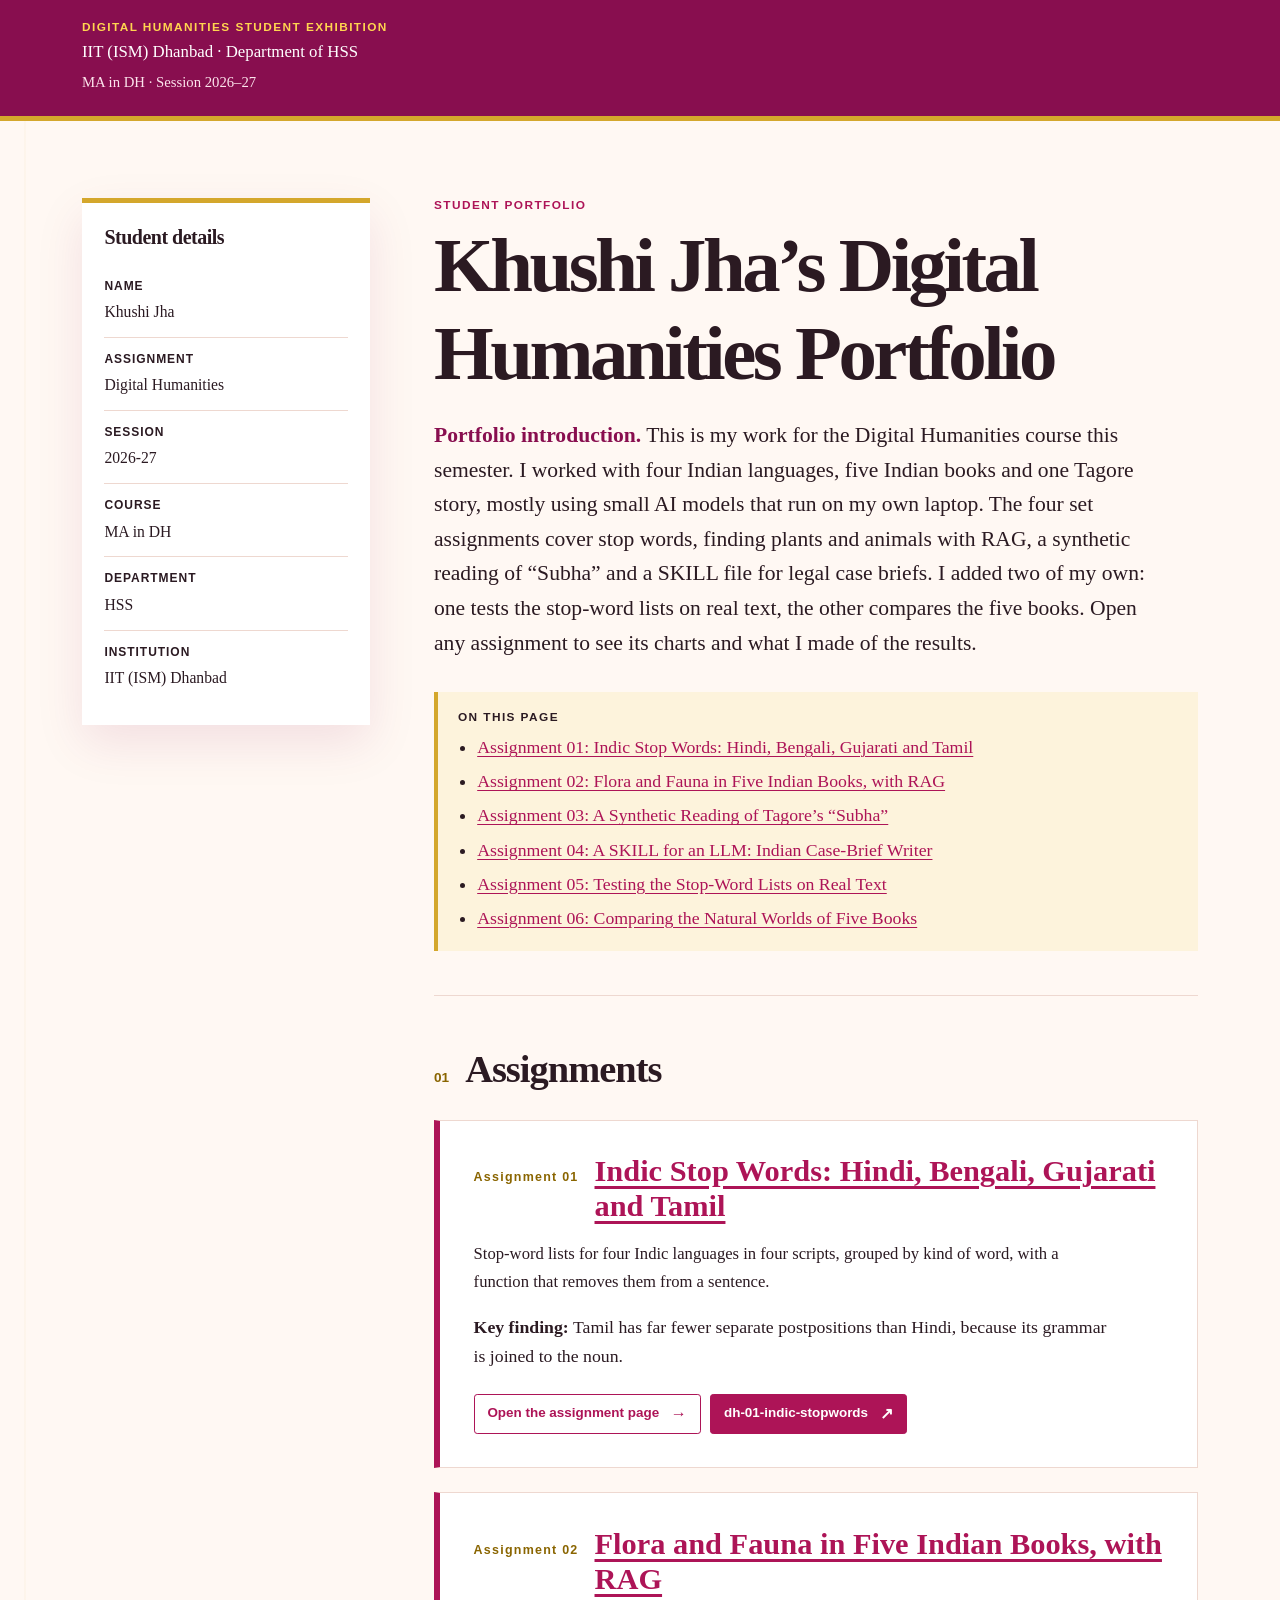
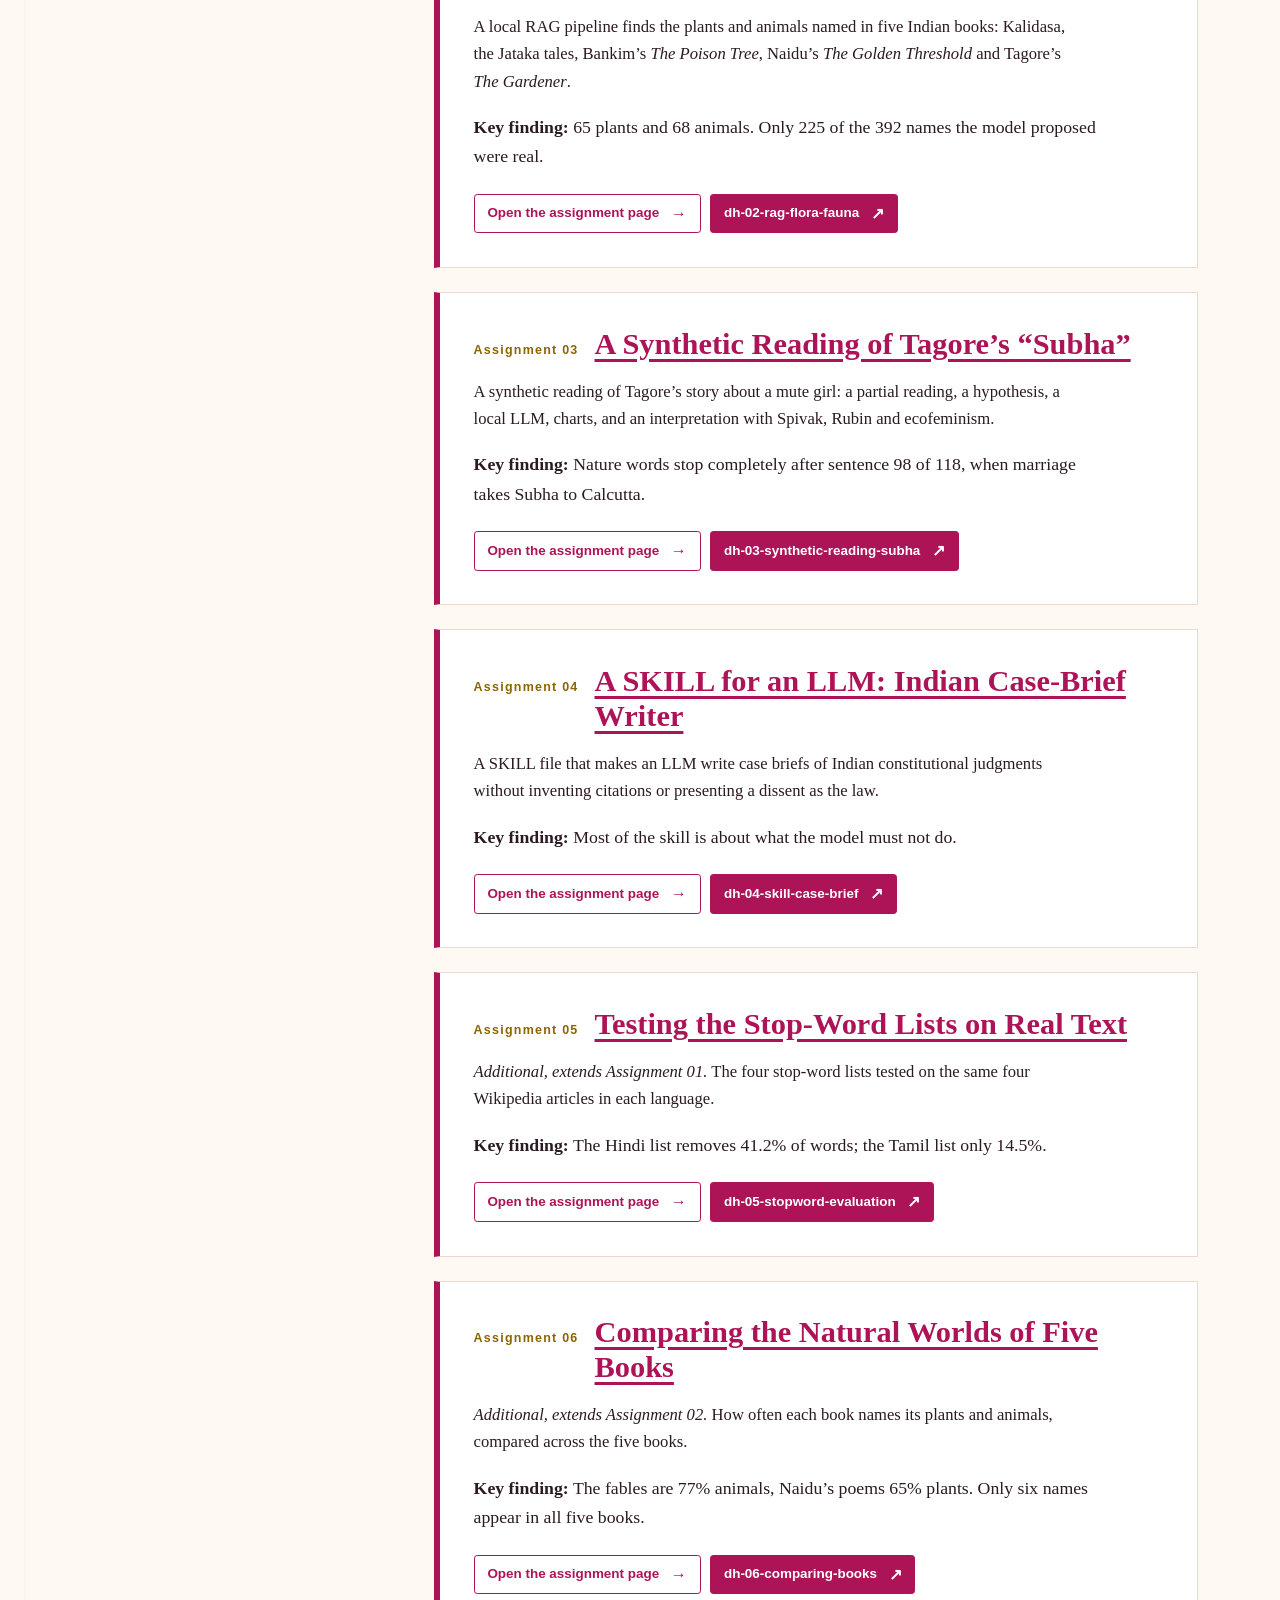
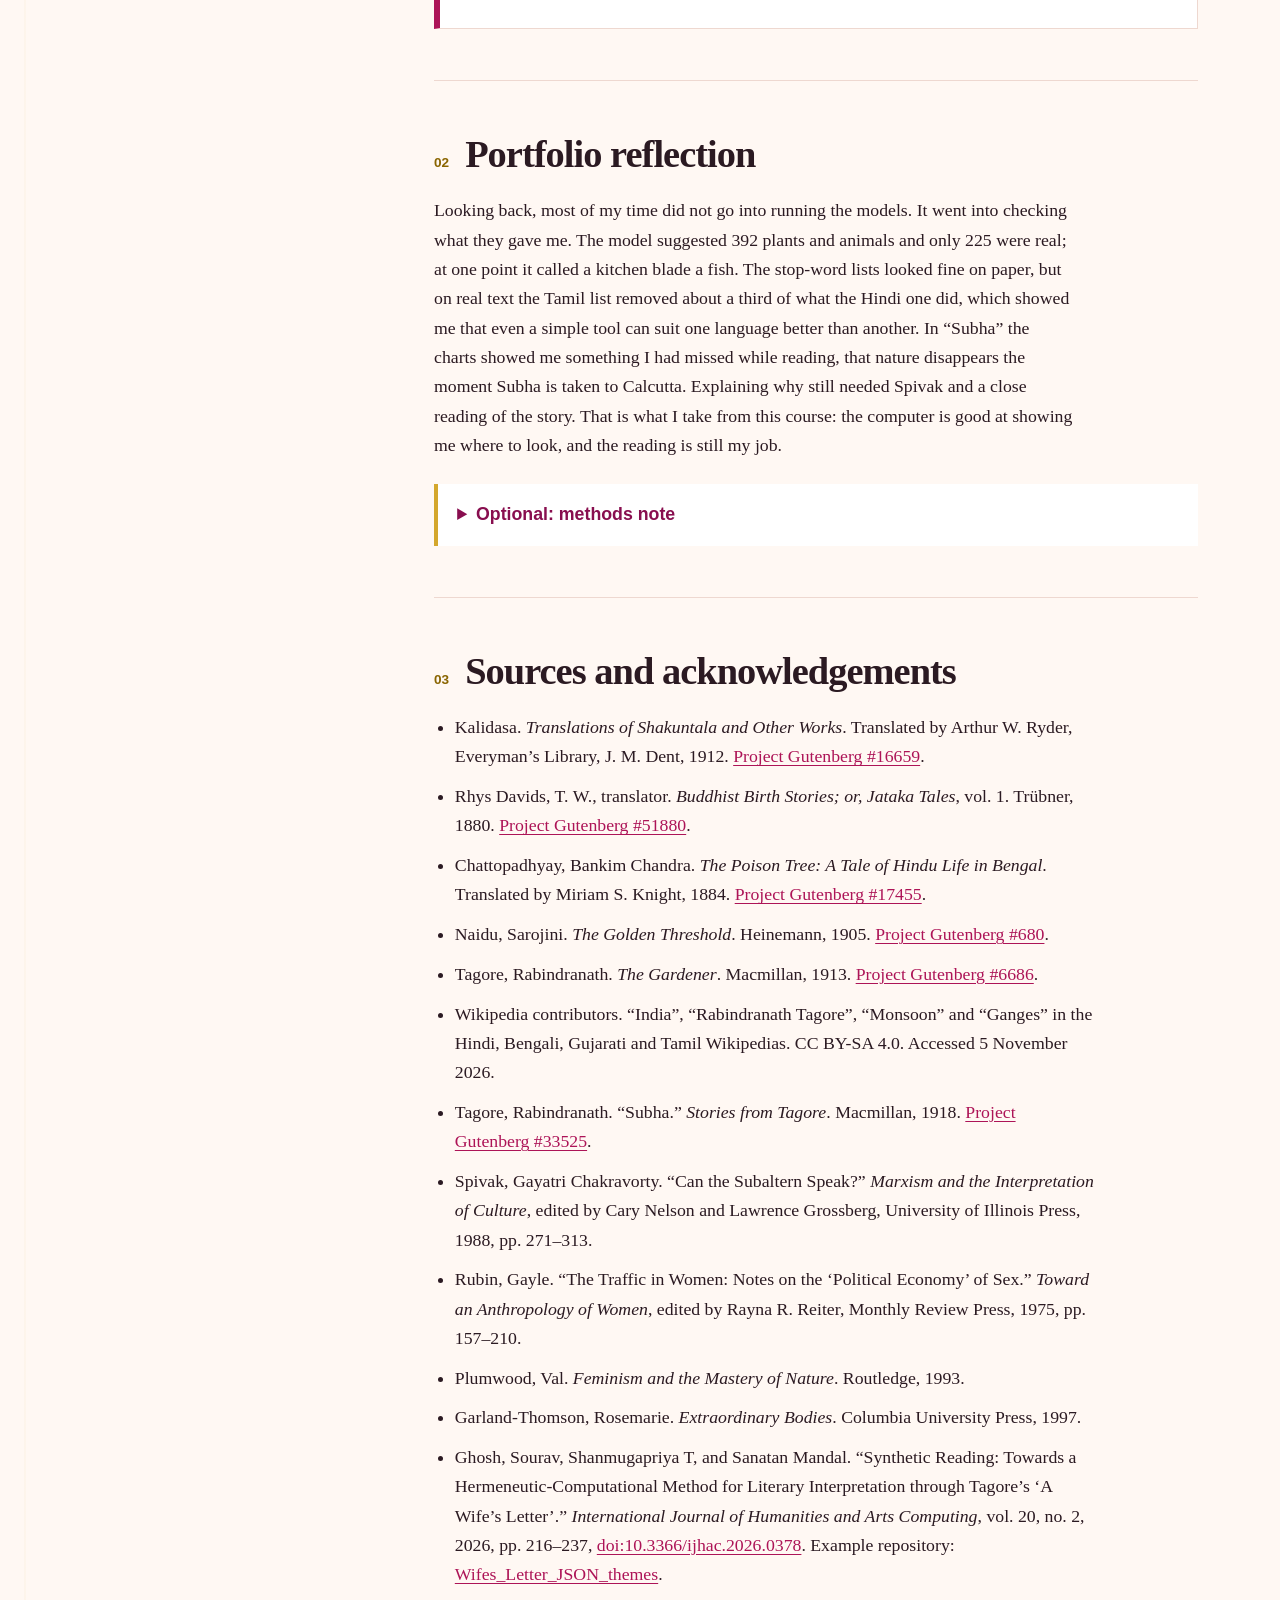
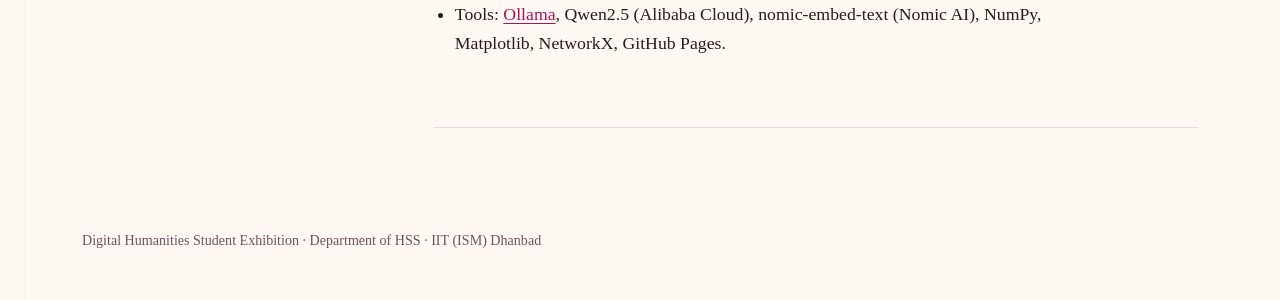
==== commit 8403a7f3: "Rewrite the introduction and reflection, and give every assignment page a method, findings, interpre" ====
--- a/index.html
+++ b/index.html
@@ -64,7 +64,7 @@
         <section class="hero" aria-labelledby="portfolio-title">
           <p class="label project-kicker">Student portfolio</p>
           <h1 id="portfolio-title">Khushi Jha&rsquo;s Digital Humanities Portfolio</h1>
-          <p class="abstract"><strong>Portfolio introduction.</strong> These six assignments ask what computational methods can and cannot do with Indian languages and literature. They move from preparing Hindi, Bengali, Gujarati and Tamil text for NLP, to retrieving the plants and animals of five Indian books with a local RAG pipeline, to a synthetic reading of Tagore&rsquo;s &ldquo;Subha&rdquo; that tests a literary argument with an LLM and visualisation, and to writing a SKILL that makes an LLM brief Indian constitutional judgments faithfully. Two additional assignments extend this work: one tests the stop-word lists on real text, and one compares the natural worlds of the five books. Each exhibition below links to its files on GitHub.</p>
+          <p class="abstract"><strong>Portfolio introduction.</strong> This is my work for the Digital Humanities course this semester. I worked with four Indian languages, five Indian books and one Tagore story, mostly using small AI models that run on my own laptop. The four set assignments cover stop words, finding plants and animals with RAG, a synthetic reading of &ldquo;Subha&rdquo; and a SKILL file for legal case briefs. I added two of my own: one tests the stop-word lists on real text, the other compares the five books. Open any assignment to see its charts and what I made of the results.</p>
 
           <nav class="contents-nav" aria-label="Assignments on this page">
             <p class="label">On this page</p>
@@ -178,10 +178,10 @@
             <span class="section-number" aria-hidden="true">02</span>
             <h2 id="reflection-heading">Portfolio reflection</h2>
           </div>
-          <p>The same lesson ran through all six assignments: a language model is a fast reader but not a reliable one, and digital humanities work is mostly the design of checks around it. The stop-word lists had to decide where grammar ends and meaning begins, and testing them showed that the method itself favours Hindi over Tamil. The RAG pipeline proposed 392 &ldquo;plants and animals&rdquo;, of which only 225 were real. Counting them across five books showed how much the meaning of a word depends on reading it in context: a verb, a pun, a heroine. In &ldquo;Subha&rdquo;, the model&rsquo;s first run collapsed, and the extracted categories were only meaningful after I annotated them against the text and my own research question. The SKILL for legal briefs turned these lessons into instructions: work only from the source, separate reporting from interpretation, and never invent a citation. Computation helped me see patterns, such as nature&rsquo;s vocabulary vanishing when Subha reaches Calcutta, but interpretation still needed theory and close reading.</p>
+          <p>Looking back, most of my time did not go into running the models. It went into checking what they gave me. The model suggested 392 plants and animals and only 225 were real; at one point it called a kitchen blade a fish. The stop-word lists looked fine on paper, but on real text the Tamil list removed about a third of what the Hindi one did, which showed me that even a simple tool can suit one language better than another. In &ldquo;Subha&rdquo; the charts showed me something I had missed while reading, that nature disappears the moment Subha is taken to Calcutta. Explaining why still needed Spivak and a close reading of the story. That is what I take from this course: the computer is good at showing me where to look, and the reading is still my job.</p>
           <details>
             <summary>Optional: methods note</summary>
-            <p>Tools: Python 3, Ollama running <code>qwen2.5:7b</code> and <code>nomic-embed-text</code> locally (no text was sent to a cloud service), NumPy, Matplotlib and NetworkX, GitHub Pages. All literary texts are public domain (Project Gutenberg). Every LLM output was checked automatically against the source text, and every manual correction is recorded in the code (<code>validate_results.py</code>, <code>subha_themes.py</code>, <code>compare_books.py</code>). Failed runs are kept for transparency.</p>
+            <p>I used Python 3, with NumPy, Matplotlib and NetworkX for the charts, and Ollama to run <code>qwen2.5:7b</code> and <code>nomic-embed-text</code> on my laptop, so no text was sent online. All the literary texts are public domain (Project Gutenberg). I checked the model&rsquo;s output against the texts and wrote every correction into the code, and I kept the runs that failed.</p>
           </details>
         </section>
 
